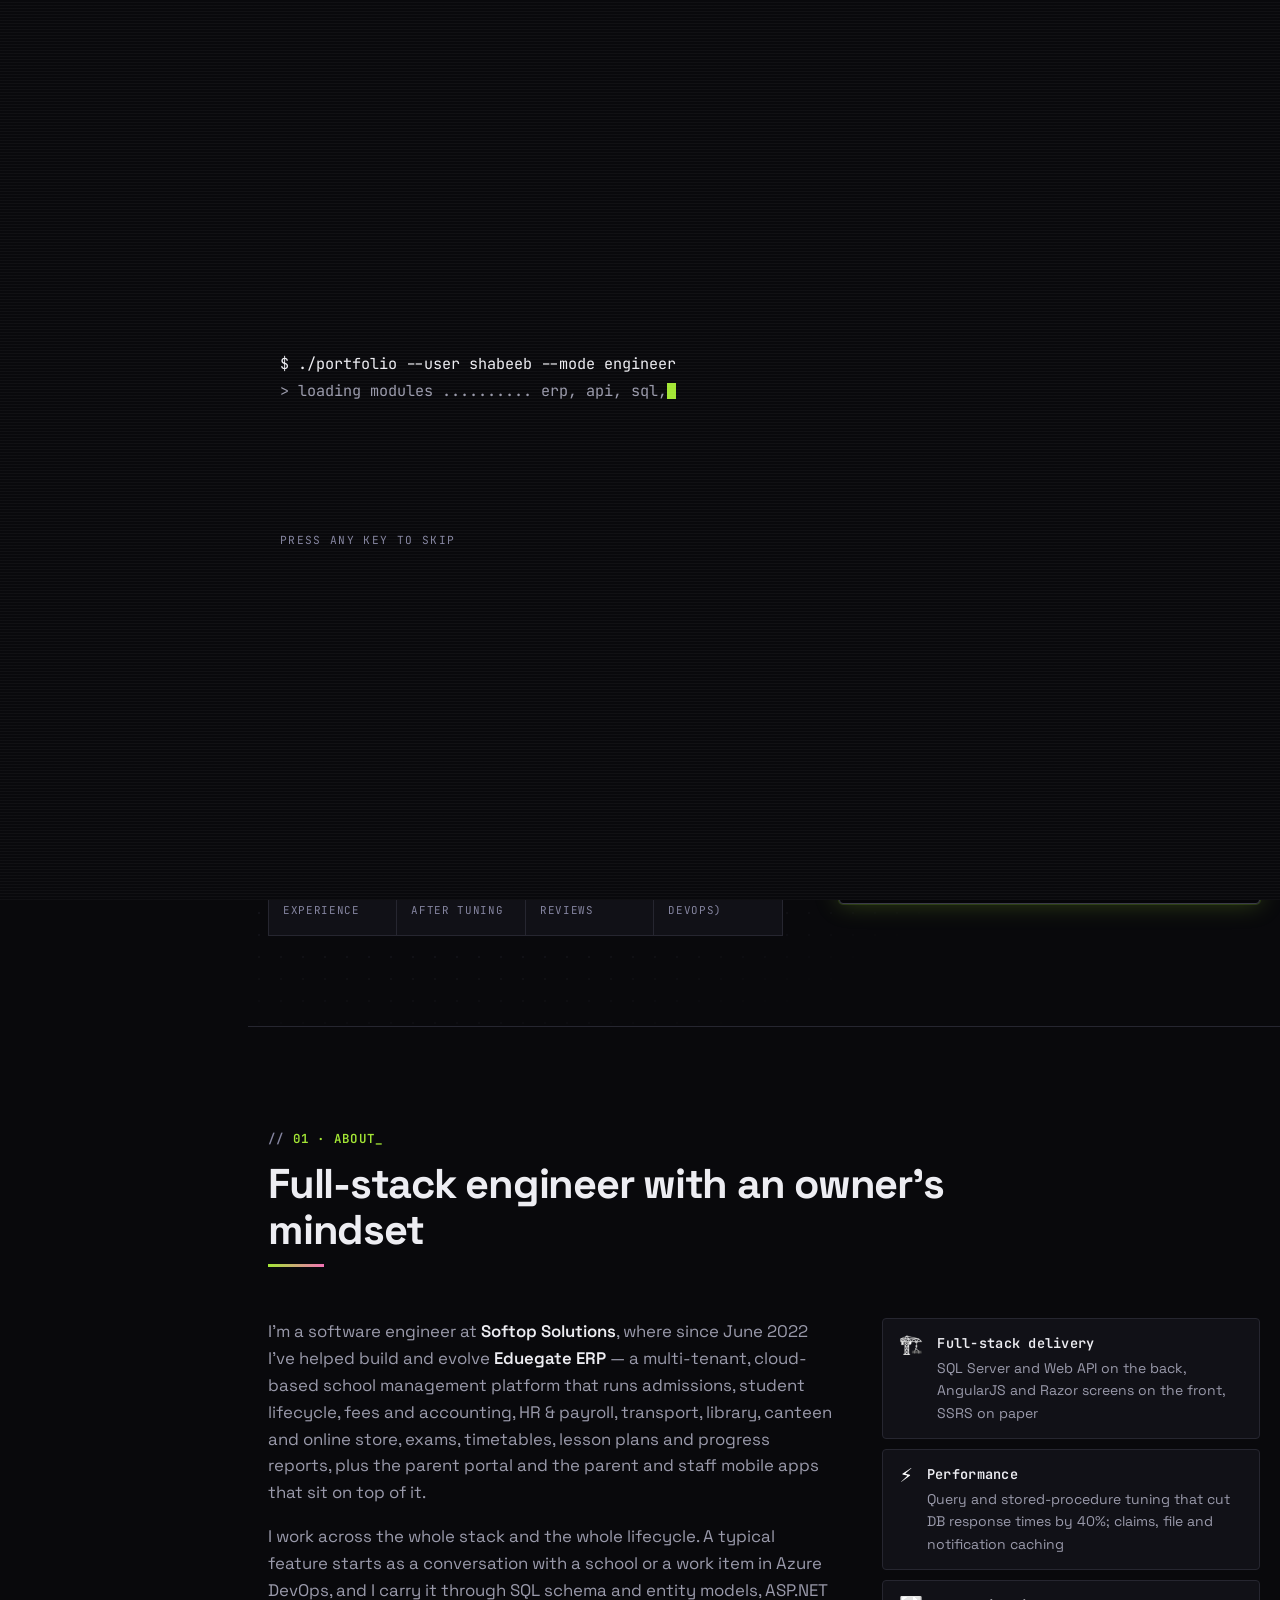
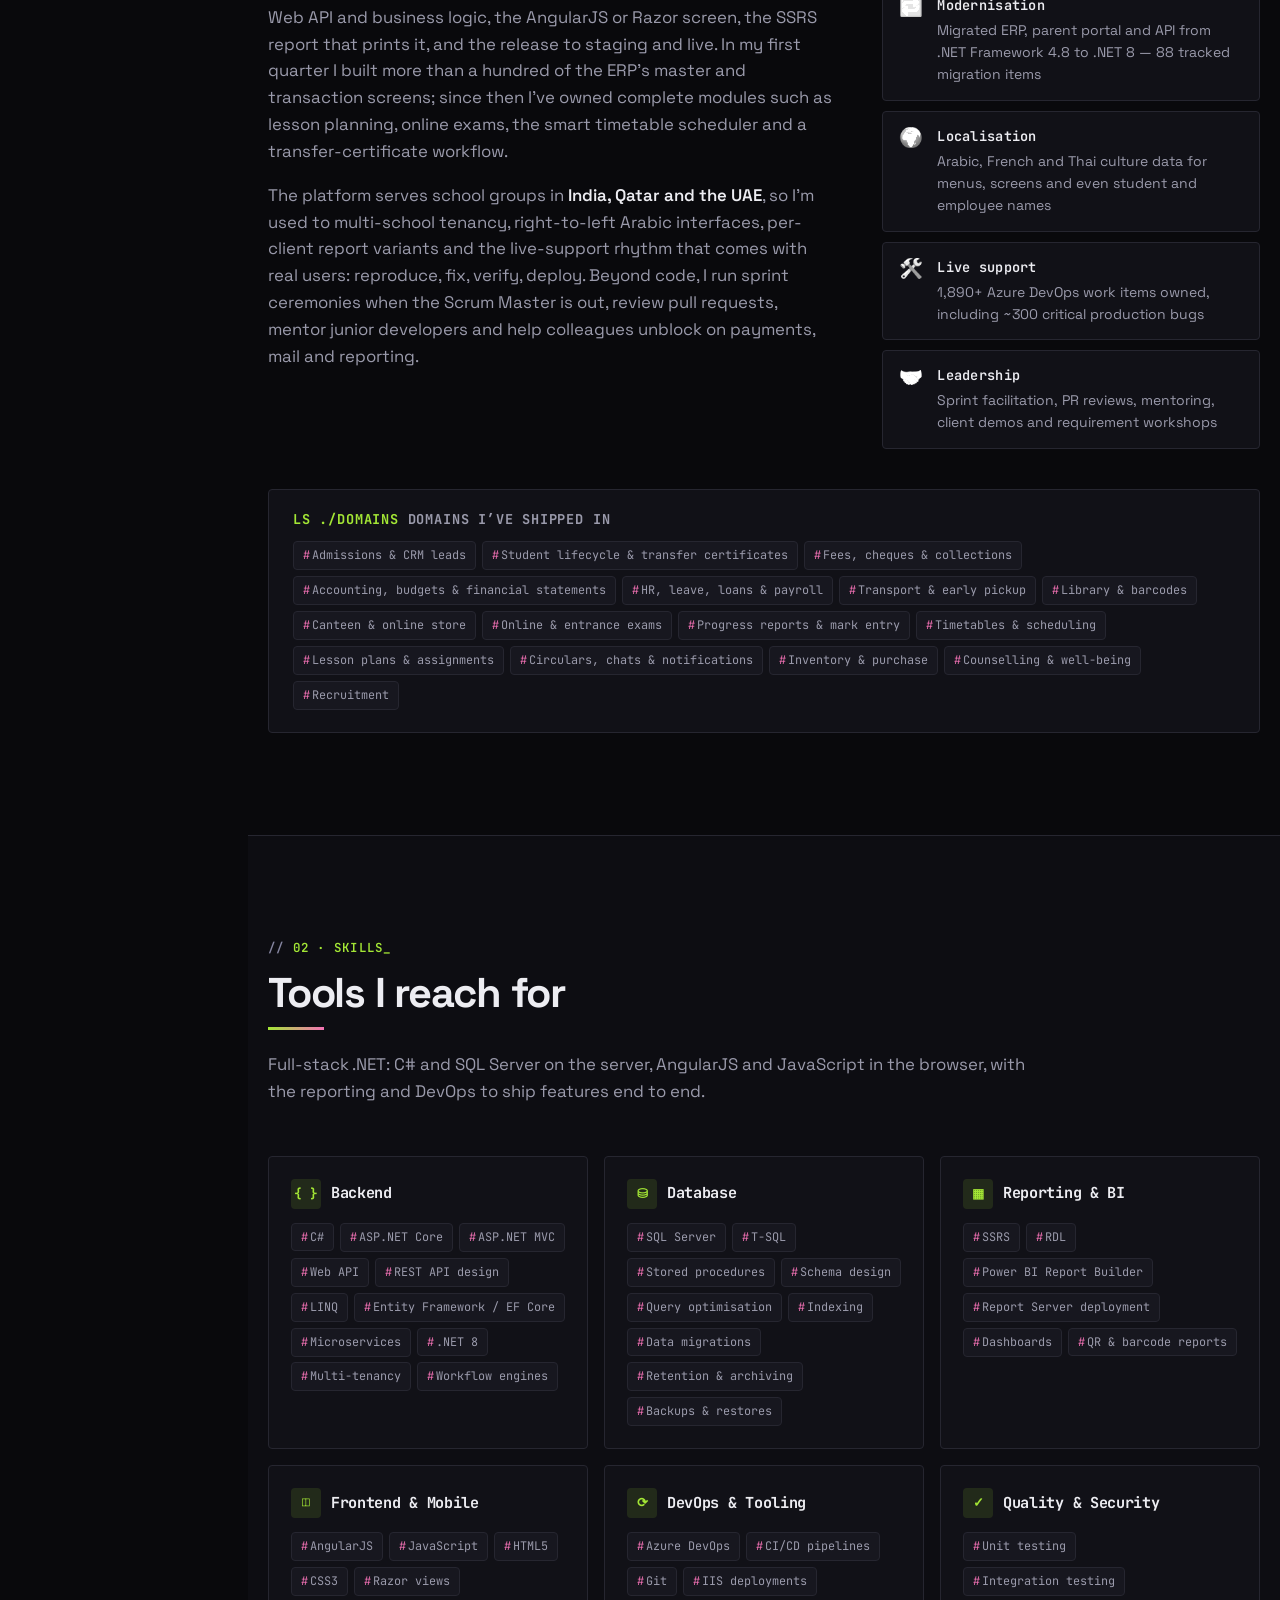
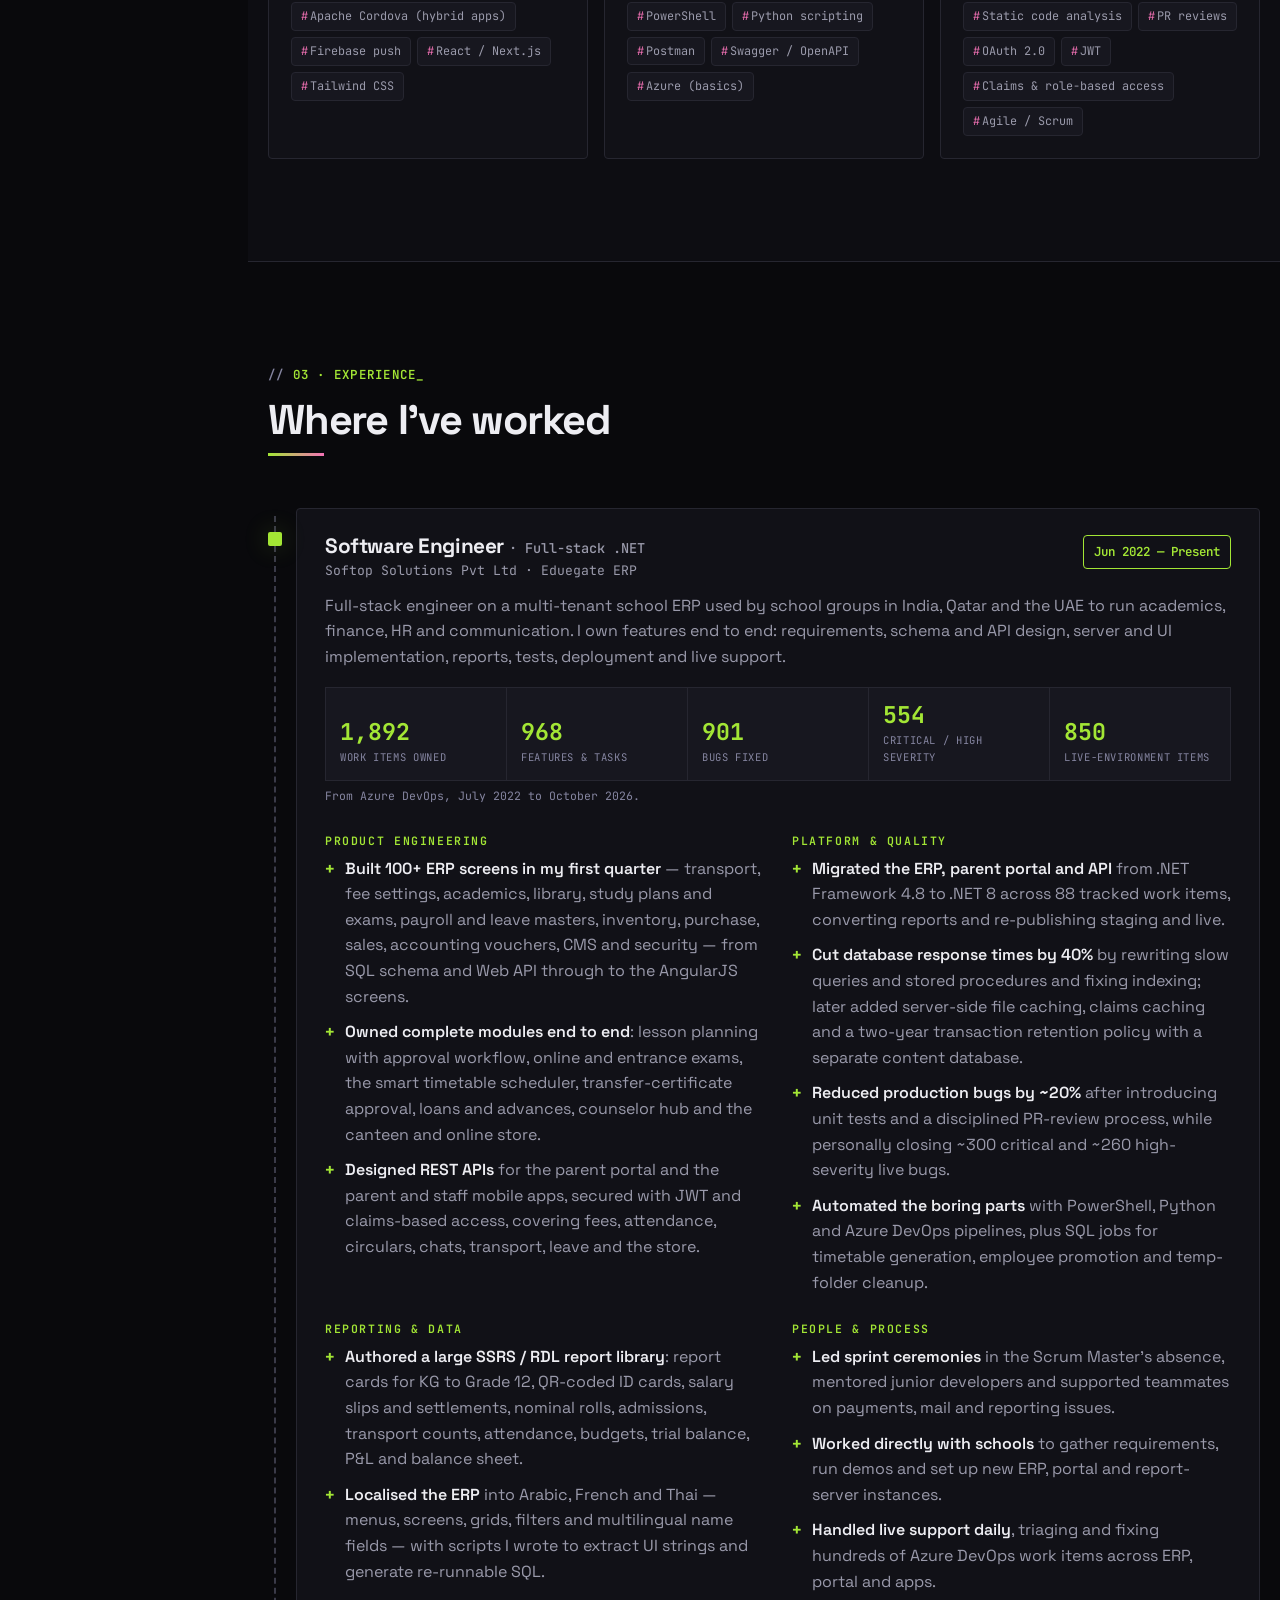
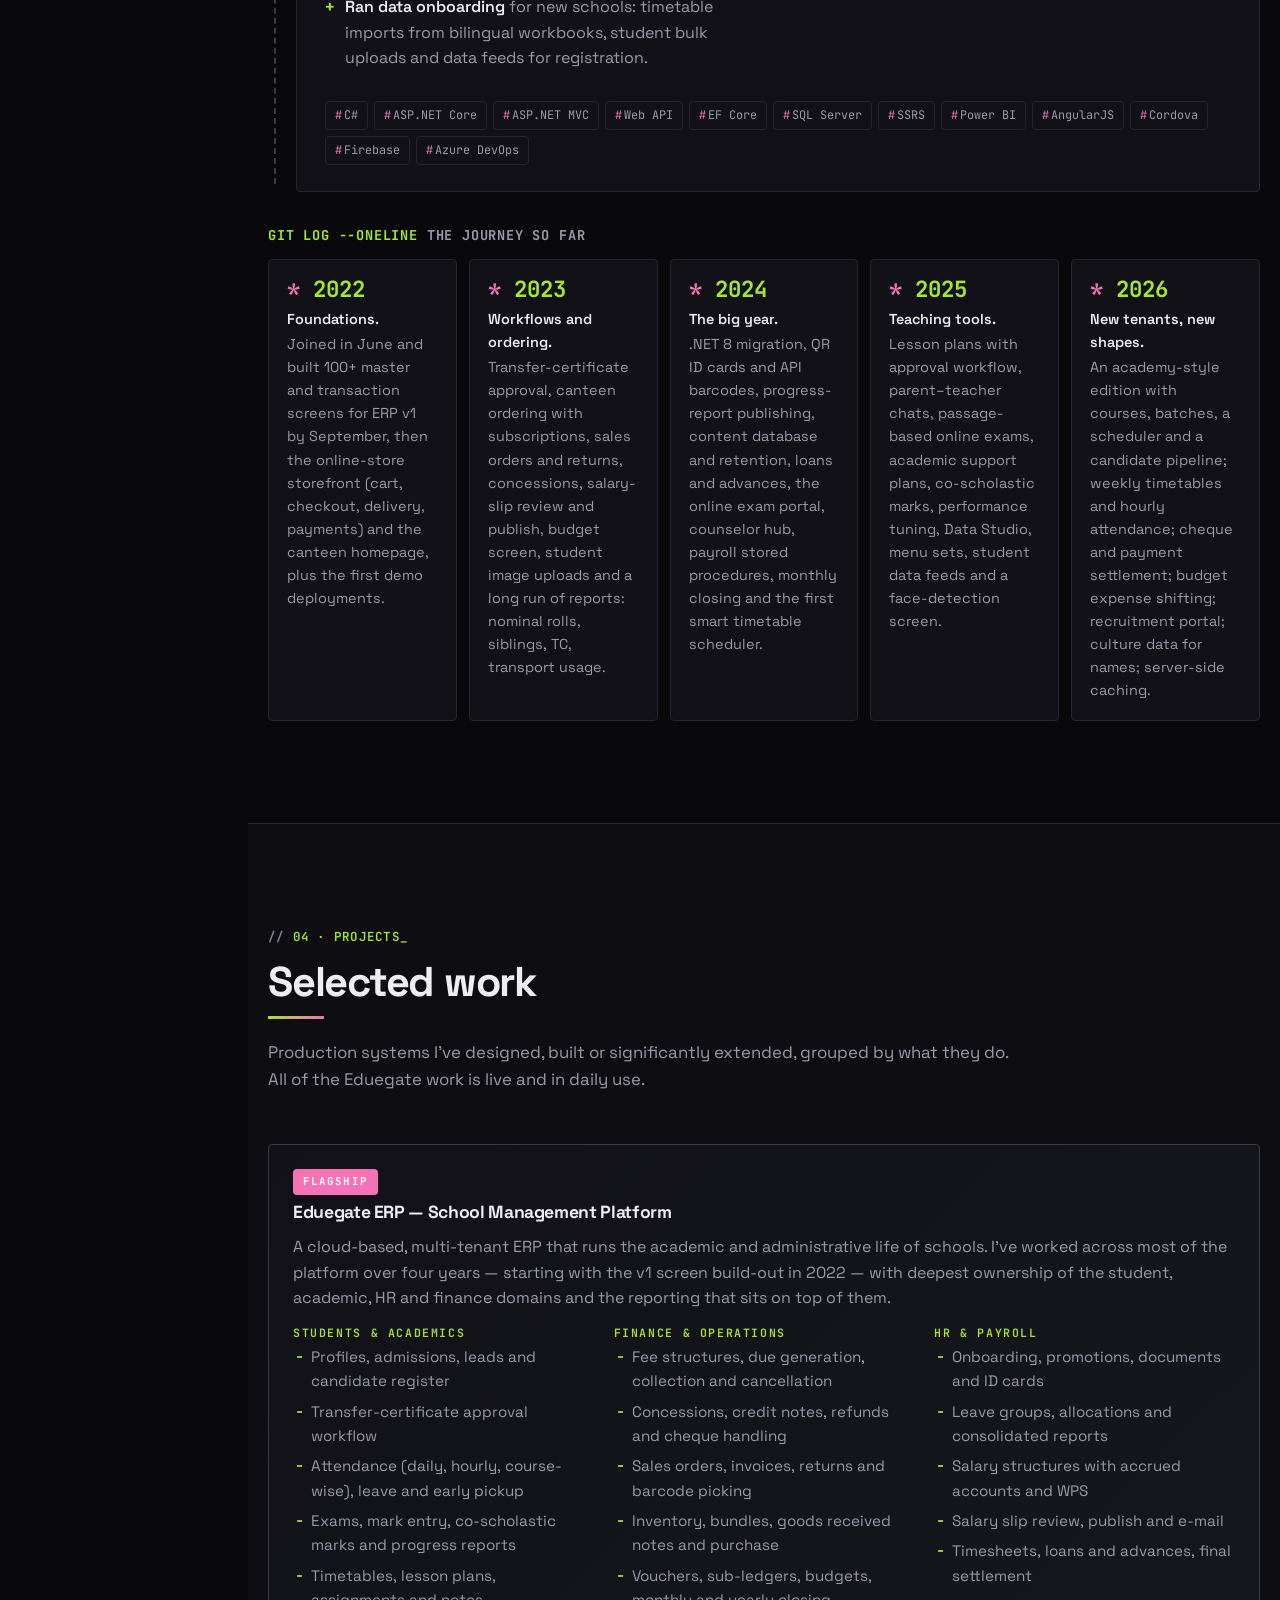
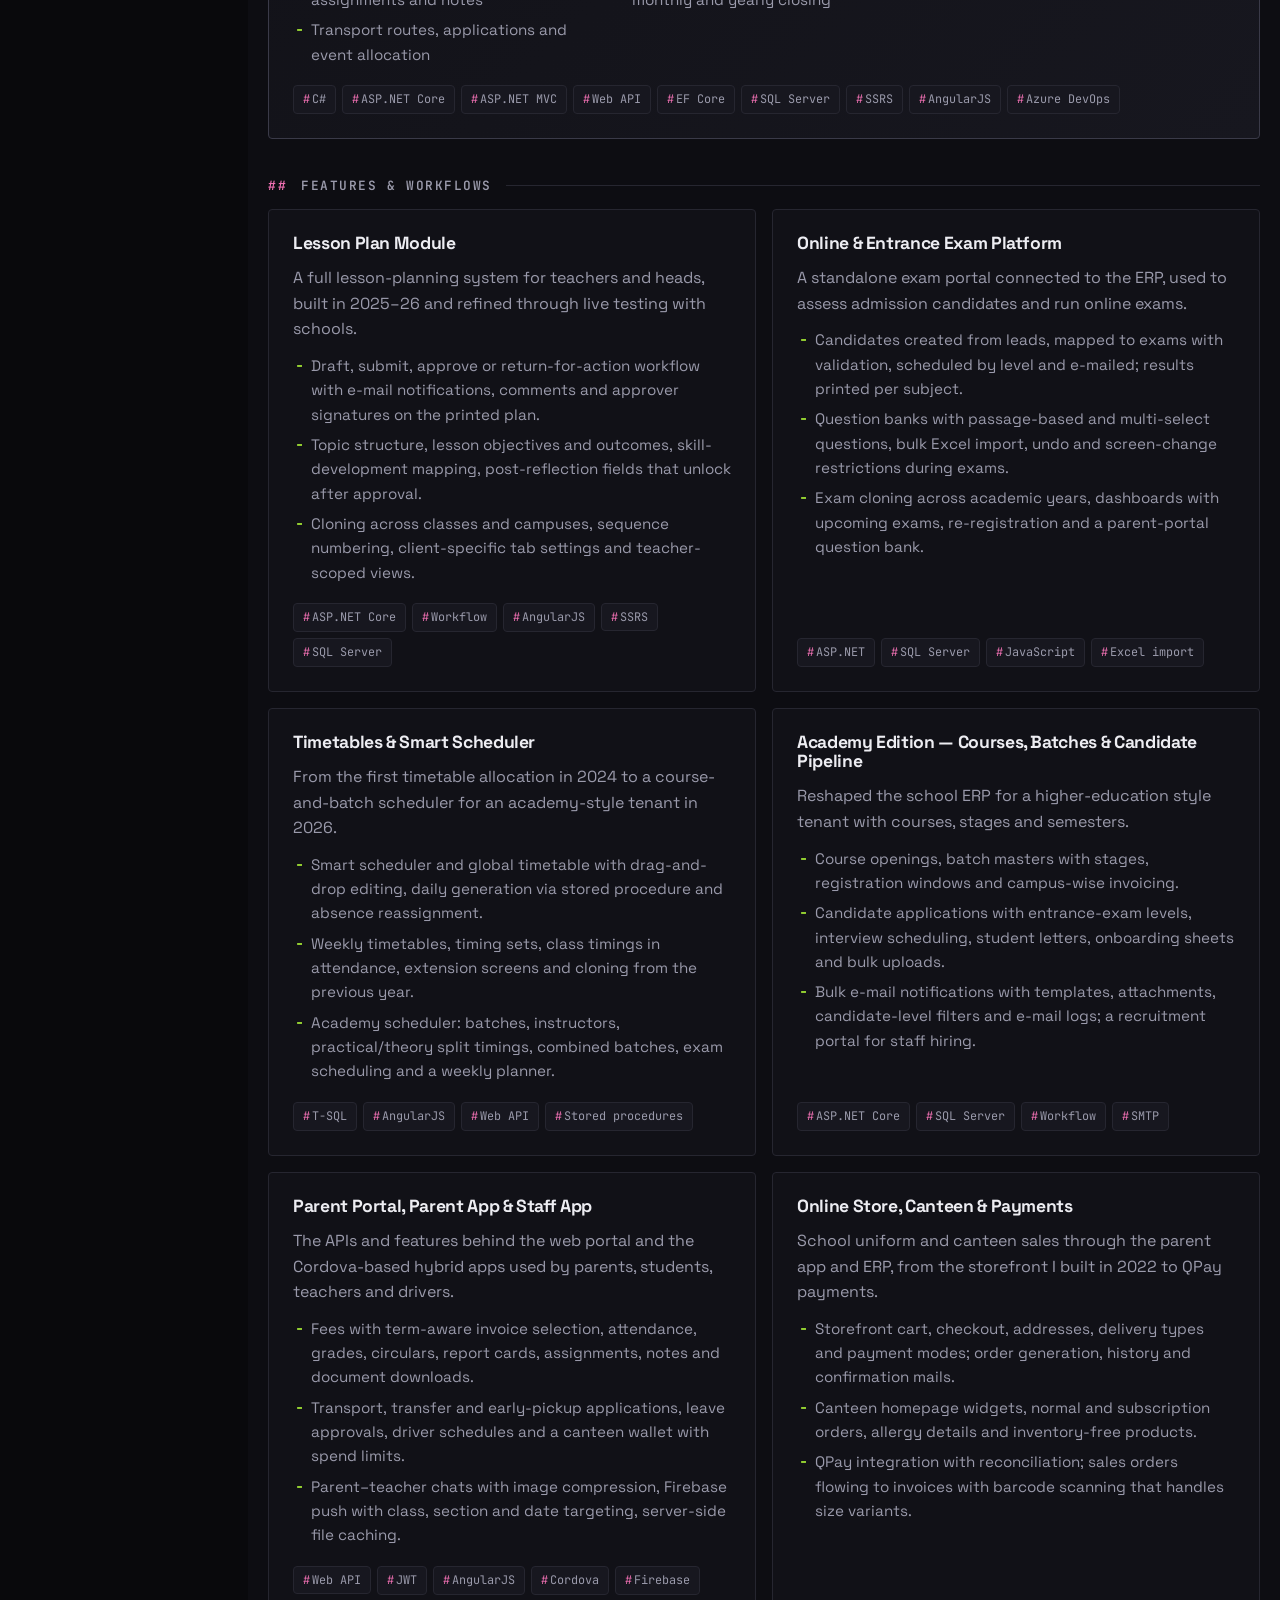
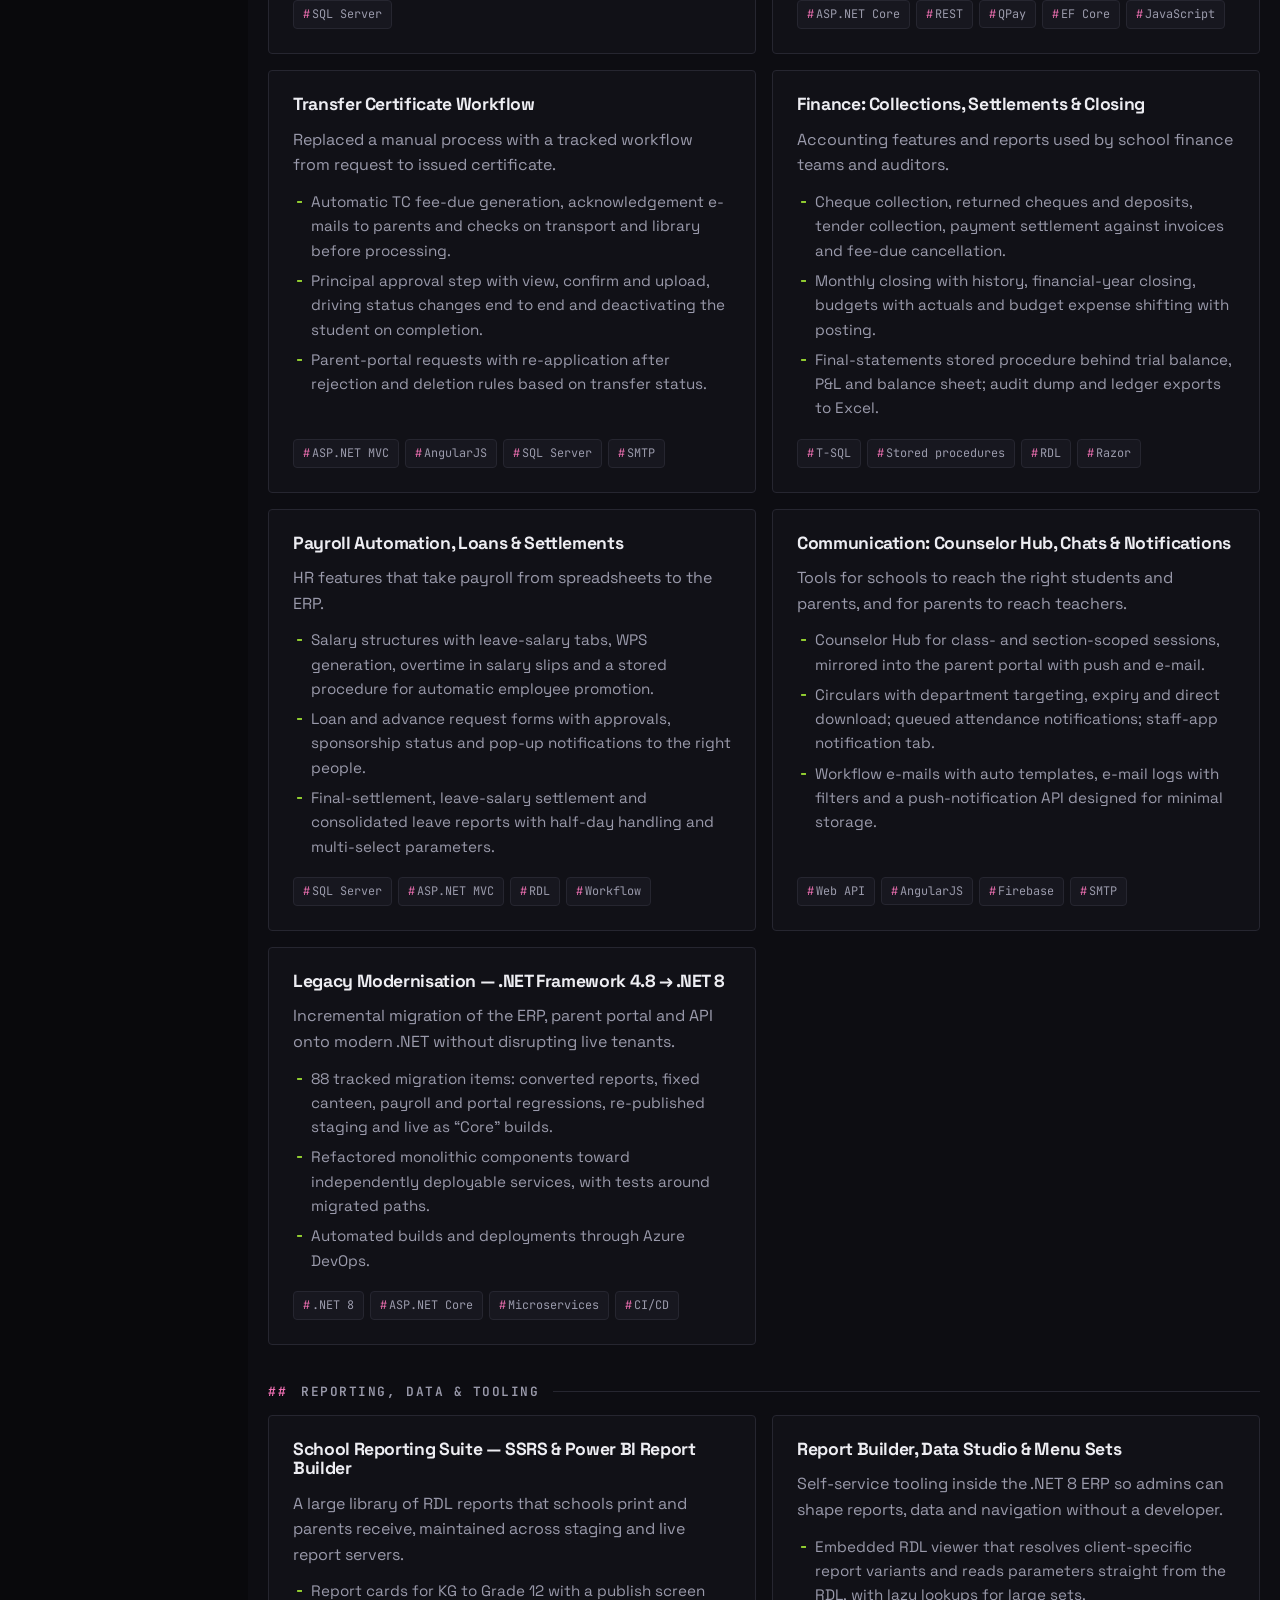
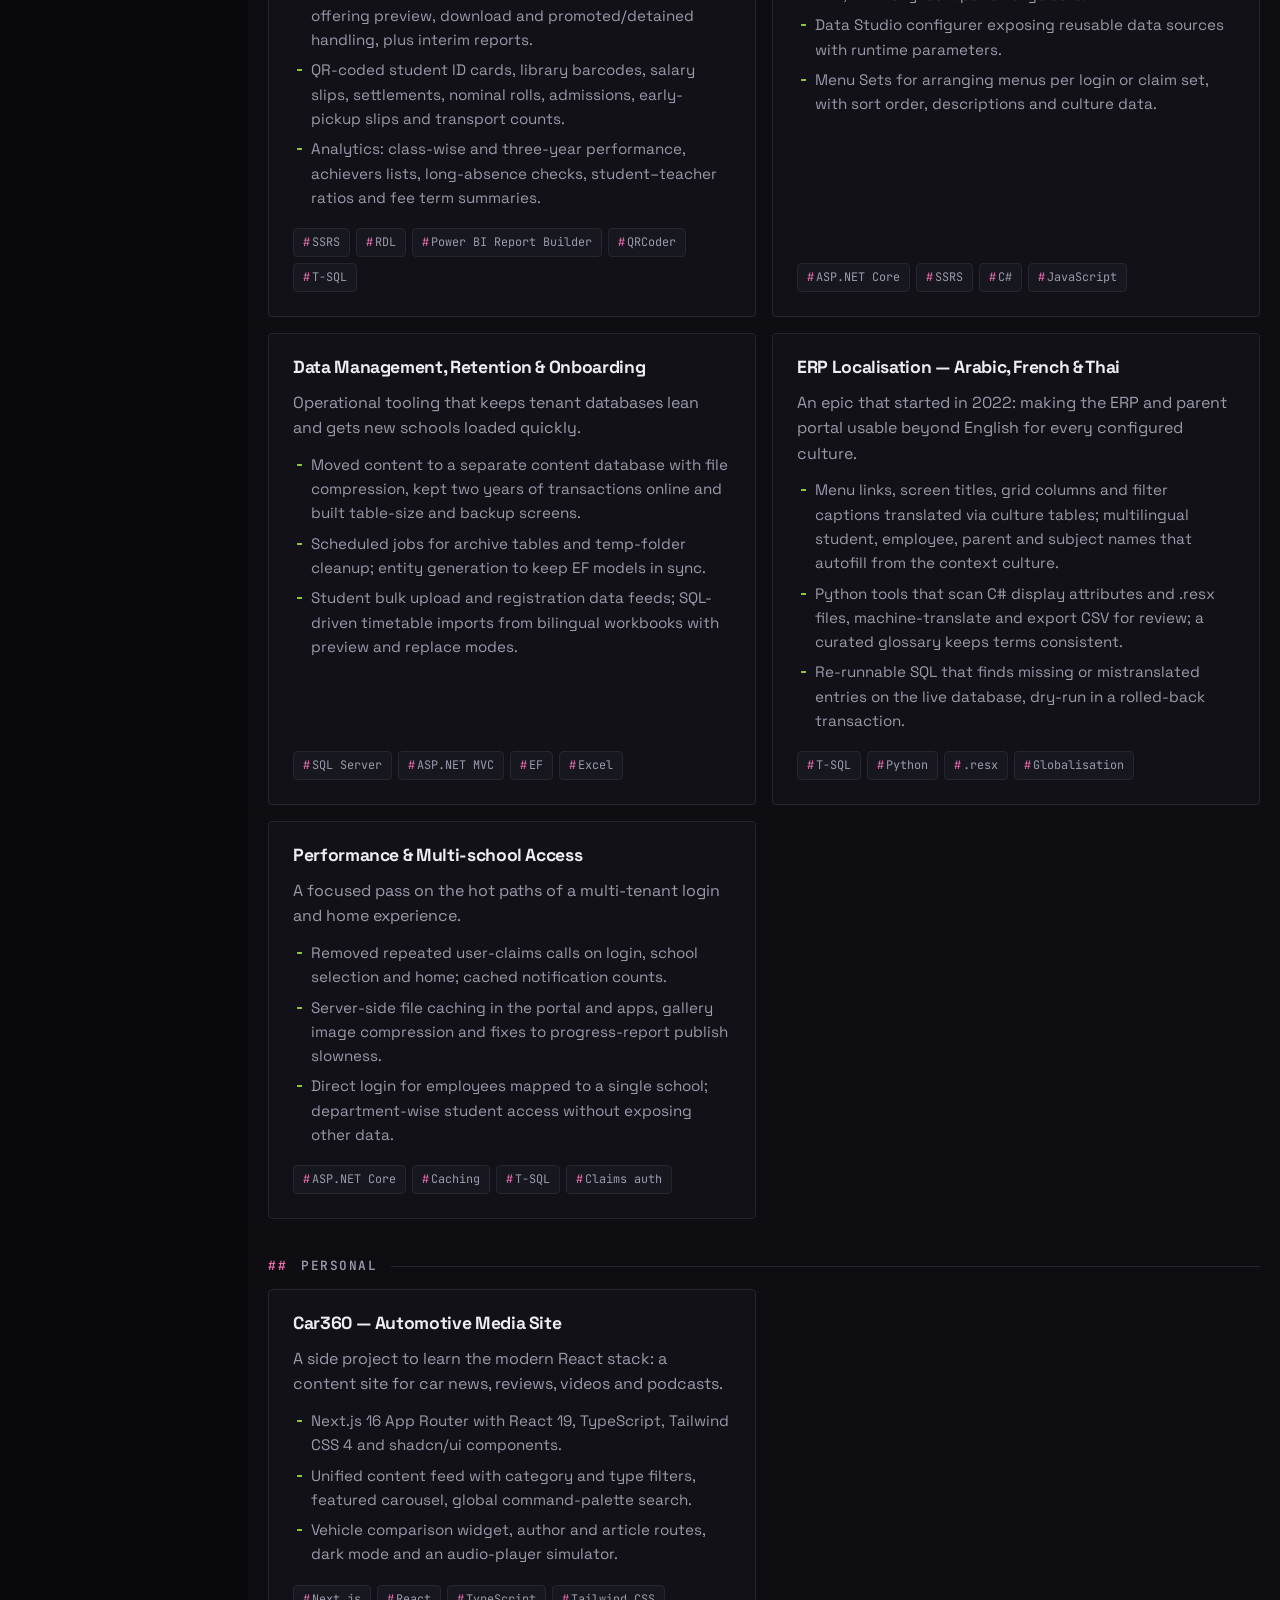
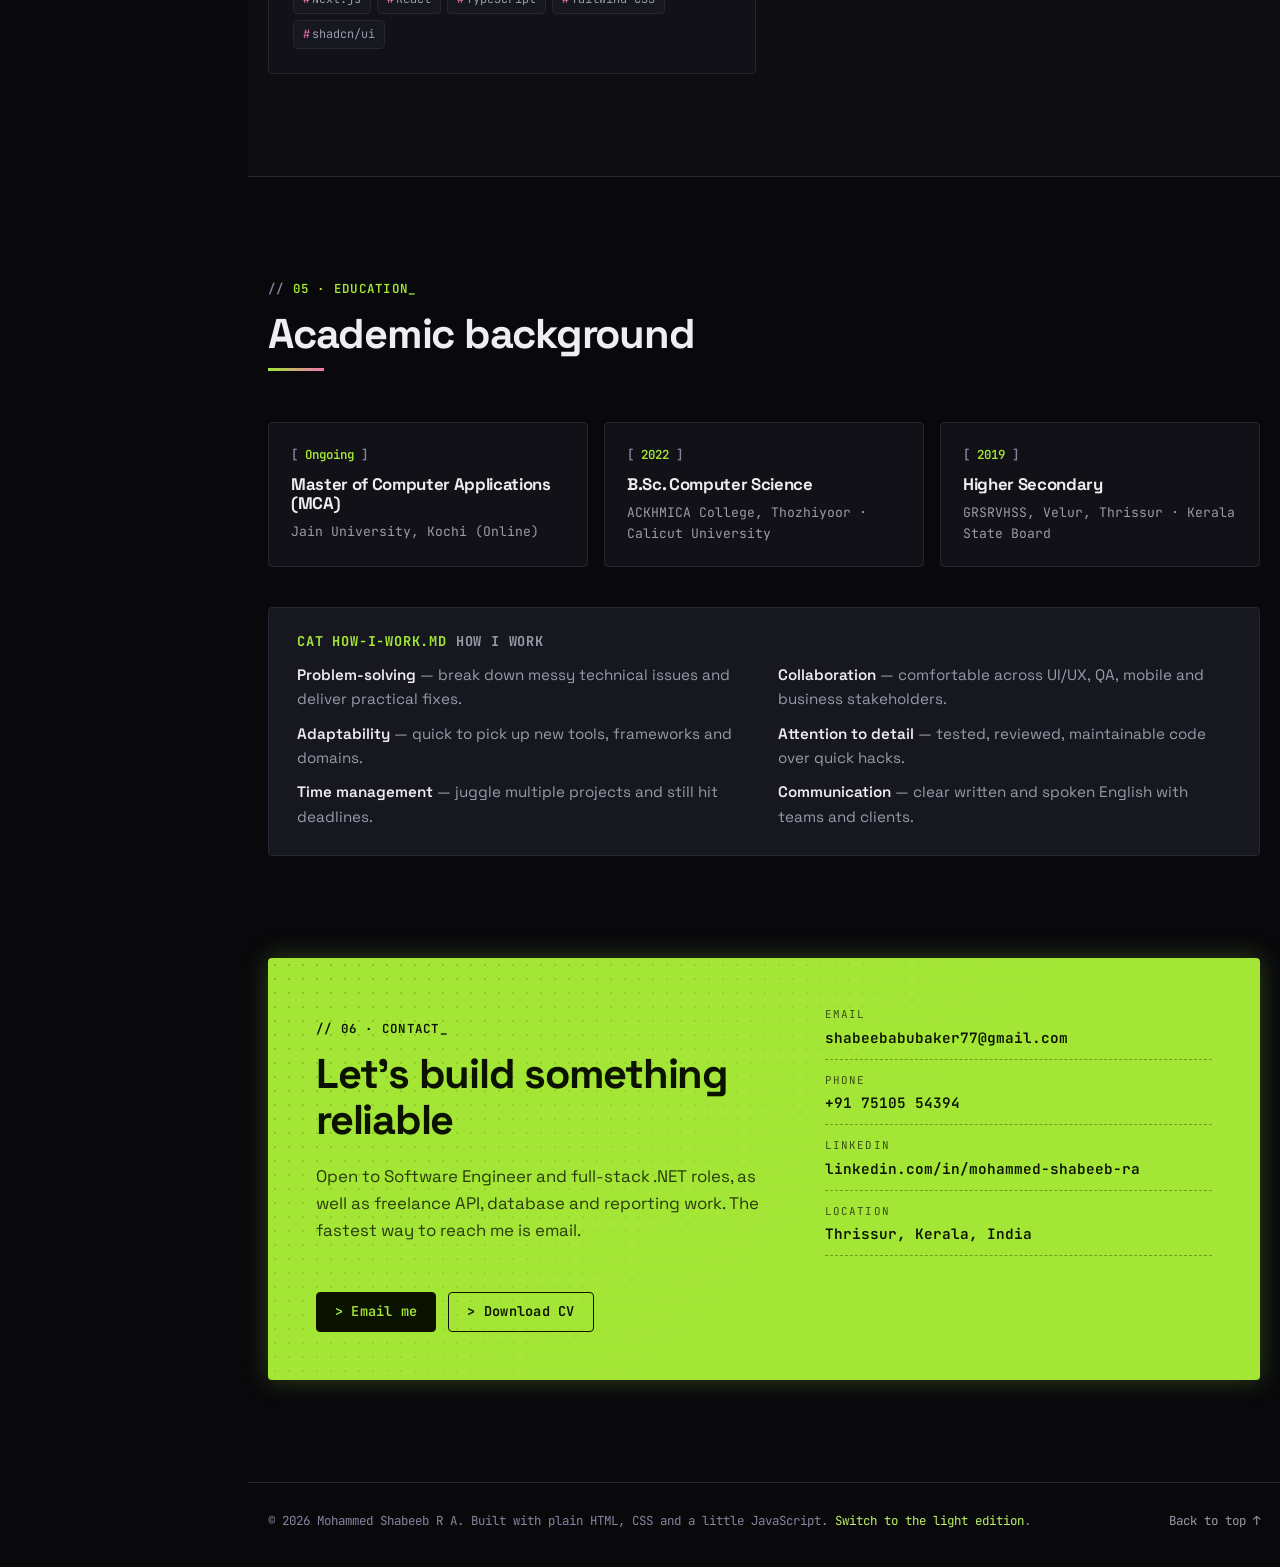
==== index.html @ 5a4e0e9a "Portfolio site: terminal and light editions Static portfolio for Mohammed Shabeeb R A built from the" ====
<!doctype html>
<html lang="en">
<head>
  <meta charset="utf-8" />
  <meta name="viewport" content="width=device-width, initial-scale=1" />
  <title>Mohammed Shabeeb R A · Software Engineer</title>
  <meta name="description" content="Mohammed Shabeeb R A — Full-stack Software Engineer with 4+ years building scalable ERP platforms end to end: ASP.NET Core APIs, SQL Server data layers, AngularJS front-ends, payment integrations and BI reporting." />
  <meta property="og:title" content="Mohammed Shabeeb R A · Software Engineer" />
  <meta property="og:description" content="Full-stack Software Engineer: 4+ years building school ERP platforms end to end with C#, ASP.NET Core, SQL Server and AngularJS." />
  <meta property="og:type" content="website" />
  <link rel="canonical" href="https://YOUR-DOMAIN.example/" />
  <meta property="og:url" content="https://YOUR-DOMAIN.example/" />
  <meta property="og:image" content="https://YOUR-DOMAIN.example/assets/og-image.png" />
  <meta property="og:image:width" content="1200" />
  <meta property="og:image:height" content="630" />
  <meta property="og:image:alt" content="Mohammed Shabeeb R A, Software Engineer, Full-stack .NET" />
  <meta property="og:site_name" content="Mohammed Shabeeb R A" />
  <meta name="twitter:card" content="summary_large_image" />
  <meta name="twitter:title" content="Mohammed Shabeeb R A · Software Engineer" />
  <meta name="twitter:description" content="Full-stack .NET engineer: 4+ years building school ERP platforms end to end." />
  <meta name="twitter:image" content="https://YOUR-DOMAIN.example/assets/og-image.png" />
  <meta name="theme-color" content="#09090c" />
  <link rel="icon" href="assets/favicon.svg" type="image/svg+xml" />
  <link rel="icon" href="assets/favicon-32.png" sizes="32x32" type="image/png" />
  <link rel="apple-touch-icon" href="assets/apple-touch-icon.png" />
  <script type="application/ld+json">
{
  "@context": "https://schema.org",
  "@type": "Person",
  "name": "Mohammed Shabeeb R A",
  "jobTitle": "Software Engineer",
  "description": "Full-stack .NET software engineer with 4+ years building multi-tenant school ERP platforms, REST APIs, SQL Server data layers and SSRS reporting.",
  "url": "https://YOUR-DOMAIN.example/",
  "image": "https://YOUR-DOMAIN.example/assets/profile.jpg",
  "email": "mailto:shabeebabubaker77@gmail.com",
  "telephone": "+91 75105 54394",
  "sameAs": [
    "https://www.linkedin.com/in/mohammed-shabeeb-ra"
  ],
  "worksFor": {
    "@type": "Organization",
    "name": "Softop Solutions Pvt Ltd"
  },
  "alumniOf": [
    {
      "@type": "CollegeOrUniversity",
      "name": "Jain University"
    },
    {
      "@type": "CollegeOrUniversity",
      "name": "University of Calicut"
    }
  ],
  "address": {
    "@type": "PostalAddress",
    "addressLocality": "Thrissur",
    "addressRegion": "Kerala",
    "addressCountry": "IN"
  },
  "knowsAbout": [
    "C#",
    "ASP.NET Core",
    "SQL Server",
    "Entity Framework",
    "AngularJS",
    "SSRS",
    "Azure DevOps",
    "REST APIs"
  ]
}
  </script>
  <link rel="preconnect" href="https://fonts.googleapis.com" />
  <link rel="preconnect" href="https://fonts.gstatic.com" crossorigin />
  <link href="https://fonts.googleapis.com/css2?family=Space+Grotesk:wght@400;500;600;700&family=JetBrains+Mono:wght@400;500;600;700&display=swap" rel="stylesheet" />
  <link rel="stylesheet" href="styles.css?v=20261023e" />
  <script>
    // Apply saved theme before paint to avoid a flash.
    (function () {
      try {
        var t = localStorage.getItem('theme-terminal');
        document.documentElement.setAttribute('data-theme', (t === 'light' || t === 'dark') ? t : 'dark');
      } catch (e) {}
      // Boot intro plays once per tab session and never under reduced motion.
      try {
        var skip = sessionStorage.getItem('booted') || (window.matchMedia && window.matchMedia('(prefers-reduced-motion: reduce)').matches);
        if (skip) document.documentElement.setAttribute('data-boot', 'skip');
      } catch (e) {}
    })();
  </script>
</head>
<body>
  <div class="boot" id="boot" aria-hidden="true">
    <div class="boot-inner">
      <pre class="boot-log"></pre>
      <p class="boot-skip">press any key to skip</p>
    </div>
  </div>
  <div class="scroll-progress" aria-hidden="true"></div>
  <a class="skip-link" href="#about">Skip to content</a>

  <header class="site-header">
    <nav class="nav container" aria-label="Primary">
      <a class="brand" href="#top" aria-label="Home">
        <span class="brand-mark">S</span>
        <span class="brand-text">Shabeeb<span class="brand-dot">.</span></span>
      </a>

      <button class="nav-toggle" aria-expanded="false" aria-controls="nav-menu" aria-label="Open menu">
        <span></span><span></span><span></span>
      </button>

      <div class="nav-menu" id="nav-menu">
        <ul class="nav-links">
          <li><a href="#about">About</a></li>
          <li><a href="#skills">Skills</a></li>
          <li><a href="#experience">Experience</a></li>
          <li><a href="#projects">Projects</a></li>
          <li><a href="#education">Education</a></li>
          <li><a href="#contact">Contact</a></li>
        </ul>
        <div class="nav-actions">
          <button class="theme-toggle" type="button" aria-label="Toggle colour theme" title="Toggle theme">
            <svg class="icon-sun" viewBox="0 0 24 24" width="18" height="18" fill="none" stroke="currentColor" stroke-width="2" stroke-linecap="round" stroke-linejoin="round"><circle cx="12" cy="12" r="4"/><path d="M12 2v2m0 16v2M4.93 4.93l1.41 1.41m11.32 11.32 1.41 1.41M2 12h2m16 0h2M4.93 19.07l1.41-1.41m11.32-11.32 1.41-1.41"/></svg>
            <svg class="icon-moon" viewBox="0 0 24 24" width="18" height="18" fill="none" stroke="currentColor" stroke-width="2" stroke-linecap="round" stroke-linejoin="round"><path d="M21 12.79A9 9 0 1 1 11.21 3 7 7 0 0 0 21 12.79z"/></svg>
          </button>
          <a class="btn btn-primary btn-sm" href="assets/Mohammed-Shabeeb-RA-CV.pdf" download>Download CV</a>
        </div>
      </div>
    </nav>
  </header>

  <main id="top">
    <!-- ============ HERO ============ -->
    <section class="hero">
      <div class="hero-bg" aria-hidden="true"><div class="hero-glyphs"></div></div>
      <div class="container hero-inner">
        <div class="hero-copy">
          <div class="portrait">
            <img src="assets/profile.jpg" alt="Portrait of Mohammed Shabeeb R A" width="128" height="128" loading="eager" decoding="async" />
          </div>
          <p class="eyebrow"><span class="status-dot"></span> Software Engineer · Full-stack .NET · Open to new opportunities</p>
          <h1>Mohammed Shabeeb <span class="muted">R A</span></h1>
          <p class="hero-tagline">
            I build <strong>enterprise ERP platforms</strong> end to end — scalable
            <strong>ASP.NET Core APIs</strong>, well-tuned <strong>SQL Server</strong> data layers and the
            <strong>AngularJS front-ends</strong> on top of them, plus the payment integrations and reporting that thousands of
            school staff, parents and students rely on every day.
          </p>
          <div class="hero-cta">
            <a class="btn btn-primary" href="#projects">View projects</a>
            <a class="btn btn-ghost" href="#contact">Get in touch</a>
            <a class="btn btn-link" href="https://www.linkedin.com/in/mohammed-shabeeb-ra" target="_blank" rel="noopener">
              <svg viewBox="0 0 24 24" width="18" height="18" fill="currentColor" aria-hidden="true"><path d="M20.45 20.45h-3.55v-5.57c0-1.33-.03-3.04-1.85-3.04-1.86 0-2.14 1.45-2.14 2.94v5.67H9.35V9h3.41v1.56h.05c.48-.9 1.64-1.85 3.37-1.85 3.6 0 4.27 2.37 4.27 5.46v6.28zM5.34 7.43a2.06 2.06 0 1 1 0-4.12 2.06 2.06 0 0 1 0 4.12zM7.12 20.45H3.56V9h3.56v11.45zM22.22 0H1.77C.79 0 0 .77 0 1.72v20.56C0 23.23.79 24 1.77 24h20.45c.98 0 1.78-.77 1.78-1.72V1.72C24 .77 23.2 0 22.22 0z"/></svg>
              LinkedIn
            </a>
          </div>
          <dl class="hero-stats">
            <div><dt>Years of experience</dt><dd><span class="count" data-count="4">0</span><span class="accent">+</span></dd></div>
            <div><dt>Faster DB response after tuning</dt><dd><span class="count" data-count="40">0</span><span class="accent">%</span></dd></div>
            <div><dt>Fewer bugs via tests &amp; reviews</dt><dd><span class="count" data-count="20">0</span><span class="accent">%</span></dd></div>
            <div><dt>Work items shipped (Azure DevOps)</dt><dd><span class="count" data-count="1.8" data-decimals="1">0</span>k<span class="accent">+</span></dd></div>
          </dl>
        </div>

        <aside class="hero-card" aria-label="Snapshot">
          <div class="code-card">
            <div class="code-bar"><span></span><span></span><span></span><em>Engineer.cs</em></div>
<pre><code><span class="ln" style="--i:0"><span class="kw">public sealed class</span> <span class="ty">Engineer</span></span>
<span class="ln" style="--i:1">{</span>
<span class="ln" style="--i:2">    <span class="kw">public string</span> Name       => <span class="str">"Mohammed Shabeeb R A"</span>;</span>
<span class="ln" style="--i:3">    <span class="kw">public string</span> Role       => <span class="str">"Software Engineer"</span>;</span>
<span class="ln" style="--i:4">    <span class="kw">public string</span> Location   => <span class="str">"Kerala, India"</span>;</span>
<span class="ln" style="--i:5">    <span class="kw">public int</span>    Experience => <span class="num">4</span>; <span class="cm">// years, and counting</span></span>
<span class="ln" style="--i:6"></span>
<span class="ln" style="--i:7">    <span class="kw">public string</span>[] Stack =></span>
<span class="ln" style="--i:8">    [</span>
<span class="ln" style="--i:9">        <span class="str">"C#"</span>, <span class="str">"ASP.NET Core"</span>, <span class="str">"Web API"</span>,</span>
<span class="ln" style="--i:10">        <span class="str">"SQL Server"</span>, <span class="str">"AngularJS"</span>, <span class="str">"Azure DevOps"</span></span>
<span class="ln" style="--i:11">    ];</span>
<span class="ln" style="--i:12"></span>
<span class="ln" style="--i:13">    <span class="kw">public bool</span> ShipsClean(<span class="ty">Feature</span> f) =></span>
<span class="ln" style="--i:14">        f.HasTests &amp;&amp; f.IsReviewed &amp;&amp; f.IsMaintainable;</span>
<span class="ln" style="--i:15">}</span><span class="cursor" aria-hidden="true"></span></code></pre>
          </div>
        </aside>
      </div>
    </section>

    <!-- ============ ABOUT ============ -->
    <section id="about" class="section">
      <div class="container">
        <div class="section-head reveal">
          <p class="section-kicker">01 · About</p>
          <h2>Full-stack engineer with an owner’s mindset</h2>
        </div>
        <div class="about-grid">
          <div class="about-copy reveal">
            <p>
              I’m a software engineer at <strong>Softop Solutions</strong>, where since June 2022 I’ve helped build and evolve
              <strong>Eduegate ERP</strong> — a multi-tenant, cloud-based school management platform that runs admissions, student
              lifecycle, fees and accounting, HR &amp; payroll, transport, library, canteen and online store, exams, timetables,
              lesson plans and progress reports, plus the parent portal and the parent and staff mobile apps that sit on top of it.
            </p>
            <p>
              I work across the whole stack and the whole lifecycle. A typical feature starts as a conversation with a school or a
              work item in Azure DevOps, and I carry it through SQL schema and entity models, ASP.NET Web API and business logic,
              the AngularJS or Razor screen, the SSRS report that prints it, and the release to staging and live. In my first
              quarter I built more than a hundred of the ERP’s master and transaction screens; since then I’ve owned complete
              modules such as lesson planning, online exams, the smart timetable scheduler and a transfer-certificate workflow.
            </p>
            <p>
              The platform serves school groups in <strong>India, Qatar and the UAE</strong>, so I’m used to multi-school tenancy,
              right-to-left Arabic interfaces, per-client report variants and the live-support rhythm that comes with real users:
              reproduce, fix, verify, deploy. Beyond code, I run sprint ceremonies when the Scrum Master is out, review pull
              requests, mentor junior developers and help colleagues unblock on payments, mail and reporting.
            </p>
          </div>
          <ul class="about-facts reveal">
            <li>
              <span class="fact-icon" aria-hidden="true">🏗️</span>
              <div><strong>Full-stack delivery</strong><span>SQL Server and Web API on the back, AngularJS and Razor screens on the front, SSRS on paper</span></div>
            </li>
            <li>
              <span class="fact-icon" aria-hidden="true">⚡</span>
              <div><strong>Performance</strong><span>Query and stored-procedure tuning that cut DB response times by 40%; claims, file and notification caching</span></div>
            </li>
            <li>
              <span class="fact-icon" aria-hidden="true">🔁</span>
              <div><strong>Modernisation</strong><span>Migrated ERP, parent portal and API from .NET Framework 4.8 to .NET 8 — 88 tracked migration items</span></div>
            </li>
            <li>
              <span class="fact-icon" aria-hidden="true">🌍</span>
              <div><strong>Localisation</strong><span>Arabic, French and Thai culture data for menus, screens and even student and employee names</span></div>
            </li>
            <li>
              <span class="fact-icon" aria-hidden="true">🛠️</span>
              <div><strong>Live support</strong><span>1,890+ Azure DevOps work items owned, including ~300 critical production bugs</span></div>
            </li>
            <li>
              <span class="fact-icon" aria-hidden="true">🤝</span>
              <div><strong>Leadership</strong><span>Sprint facilitation, PR reviews, mentoring, client demos and requirement workshops</span></div>
            </li>
          </ul>
        </div>

        <div class="domains reveal">
          <h3>Domains I’ve shipped in</h3>
          <ul class="tags">
            <li>Admissions &amp; CRM leads</li><li>Student lifecycle &amp; transfer certificates</li><li>Fees, cheques &amp; collections</li>
            <li>Accounting, budgets &amp; financial statements</li><li>HR, leave, loans &amp; payroll</li><li>Transport &amp; early pickup</li>
            <li>Library &amp; barcodes</li><li>Canteen &amp; online store</li><li>Online &amp; entrance exams</li><li>Progress reports &amp; mark entry</li>
            <li>Timetables &amp; scheduling</li><li>Lesson plans &amp; assignments</li><li>Circulars, chats &amp; notifications</li>
            <li>Inventory &amp; purchase</li><li>Counselling &amp; well-being</li><li>Recruitment</li>
          </ul>
        </div>
      </div>
    </section>

    <!-- ============ SKILLS ============ -->
    <section id="skills" class="section section-alt">
      <div class="container">
        <div class="section-head reveal">
          <p class="section-kicker">02 · Skills</p>
          <h2>Tools I reach for</h2>
          <p class="section-lede">Full-stack .NET: C# and SQL Server on the server, AngularJS and JavaScript in the browser, with the reporting and DevOps to ship features end to end.</p>
        </div>
        <div class="skills-grid">
          <article class="skill-card reveal">
            <h3><span class="skill-icon">{ }</span> Backend</h3>
            <ul class="tags">
              <li>C#</li><li>ASP.NET Core</li><li>ASP.NET MVC</li><li>Web API</li><li>REST API design</li>
              <li>LINQ</li><li>Entity Framework / EF Core</li><li>Microservices</li><li>.NET 8</li><li>Multi-tenancy</li><li>Workflow engines</li>
            </ul>
          </article>
          <article class="skill-card reveal">
            <h3><span class="skill-icon">⛁</span> Database</h3>
            <ul class="tags">
              <li>SQL Server</li><li>T-SQL</li><li>Stored procedures</li><li>Schema design</li>
              <li>Query optimisation</li><li>Indexing</li><li>Data migrations</li><li>Retention &amp; archiving</li><li>Backups &amp; restores</li>
            </ul>
          </article>
          <article class="skill-card reveal">
            <h3><span class="skill-icon">▦</span> Reporting &amp; BI</h3>
            <ul class="tags">
              <li>SSRS</li><li>RDL</li><li>Power BI Report Builder</li><li>Report Server deployment</li><li>Dashboards</li><li>QR &amp; barcode reports</li>
            </ul>
          </article>
          <article class="skill-card reveal">
            <h3><span class="skill-icon">◫</span> Frontend &amp; Mobile</h3>
            <ul class="tags">
              <li>AngularJS</li><li>JavaScript</li><li>HTML5</li><li>CSS3</li><li>Razor views</li>
              <li>Apache Cordova (hybrid apps)</li><li>Firebase push</li><li>React / Next.js</li><li>Tailwind CSS</li>
            </ul>
          </article>
          <article class="skill-card reveal">
            <h3><span class="skill-icon">⟳</span> DevOps &amp; Tooling</h3>
            <ul class="tags">
              <li>Azure DevOps</li><li>CI/CD pipelines</li><li>Git</li><li>IIS deployments</li><li>PowerShell</li>
              <li>Python scripting</li><li>Postman</li><li>Swagger / OpenAPI</li><li>Azure (basics)</li>
            </ul>
          </article>
          <article class="skill-card reveal">
            <h3><span class="skill-icon">✓</span> Quality &amp; Security</h3>
            <ul class="tags">
              <li>Unit testing</li><li>Integration testing</li><li>Static code analysis</li><li>PR reviews</li>
              <li>OAuth 2.0</li><li>JWT</li><li>Claims &amp; role-based access</li><li>Agile / Scrum</li>
            </ul>
          </article>
        </div>
      </div>
    </section>

    <!-- ============ EXPERIENCE ============ -->
    <section id="experience" class="section">
      <div class="container">
        <div class="section-head reveal">
          <p class="section-kicker">03 · Experience</p>
          <h2>Where I’ve worked</h2>
        </div>

        <ol class="timeline">
          <li class="timeline-item reveal">
            <div class="timeline-marker" aria-hidden="true"></div>
            <div class="timeline-card">
              <header class="timeline-head">
                <div>
                  <h3>Software Engineer <span class="muted">· Full-stack .NET</span></h3>
                  <p class="org">Softop Solutions Pvt Ltd · Eduegate ERP</p>
                </div>
                <p class="period"><time datetime="2022-06">Jun 2022</time> — Present</p>
              </header>
              <p class="timeline-summary">
                Full-stack engineer on a multi-tenant school ERP used by school groups in India, Qatar and the UAE to run academics,
                finance, HR and communication. I own features end to end: requirements, schema and API design, server and UI
                implementation, reports, tests, deployment and live support.
              </p>

              <dl class="numbers">
                <div><dt>Work items owned</dt><dd class="count" data-count="1892">0</dd></div>
                <div><dt>Features &amp; tasks</dt><dd class="count" data-count="968">0</dd></div>
                <div><dt>Bugs fixed</dt><dd class="count" data-count="901">0</dd></div>
                <div><dt>Critical / high severity</dt><dd class="count" data-count="554">0</dd></div>
                <div><dt>Live-environment items</dt><dd class="count" data-count="850">0</dd></div>
              </dl>
              <p class="numbers-note">From Azure DevOps, July 2022 to October 2026.</p>

              <div class="exp-groups">
                <div>
                  <h4>Product engineering</h4>
                  <ul class="achievements">
                    <li><strong>Built 100+ ERP screens in my first quarter</strong> — transport, fee settings, academics, library, study plans and exams, payroll and leave masters, inventory, purchase, sales, accounting vouchers, CMS and security — from SQL schema and Web API through to the AngularJS screens.</li>
                    <li><strong>Owned complete modules end to end</strong>: lesson planning with approval workflow, online and entrance exams, the smart timetable scheduler, transfer-certificate approval, loans and advances, counselor hub and the canteen and online store.</li>
                    <li><strong>Designed REST APIs</strong> for the parent portal and the parent and staff mobile apps, secured with JWT and claims-based access, covering fees, attendance, circulars, chats, transport, leave and the store.</li>
                  </ul>
                </div>
                <div>
                  <h4>Platform &amp; quality</h4>
                  <ul class="achievements">
                    <li><strong>Migrated the ERP, parent portal and API</strong> from .NET Framework 4.8 to .NET 8 across 88 tracked work items, converting reports and re-publishing staging and live.</li>
                    <li><strong>Cut database response times by 40%</strong> by rewriting slow queries and stored procedures and fixing indexing; later added server-side file caching, claims caching and a two-year transaction retention policy with a separate content database.</li>
                    <li><strong>Reduced production bugs by ~20%</strong> after introducing unit tests and a disciplined PR-review process, while personally closing ~300 critical and ~260 high-severity live bugs.</li>
                    <li><strong>Automated the boring parts</strong> with PowerShell, Python and Azure DevOps pipelines, plus SQL jobs for timetable generation, employee promotion and temp-folder cleanup.</li>
                  </ul>
                </div>
                <div>
                  <h4>Reporting &amp; data</h4>
                  <ul class="achievements">
                    <li><strong>Authored a large SSRS / RDL report library</strong>: report cards for KG to Grade 12, QR-coded ID cards, salary slips and settlements, nominal rolls, admissions, transport counts, attendance, budgets, trial balance, P&amp;L and balance sheet.</li>
                    <li><strong>Localised the ERP</strong> into Arabic, French and Thai — menus, screens, grids, filters and multilingual name fields — with scripts I wrote to extract UI strings and generate re-runnable SQL.</li>
                    <li><strong>Ran data onboarding</strong> for new schools: timetable imports from bilingual workbooks, student bulk uploads and data feeds for registration.</li>
                  </ul>
                </div>
                <div>
                  <h4>People &amp; process</h4>
                  <ul class="achievements">
                    <li><strong>Led sprint ceremonies</strong> in the Scrum Master’s absence, mentored junior developers and supported teammates on payments, mail and reporting issues.</li>
                    <li><strong>Worked directly with schools</strong> to gather requirements, run demos and set up new ERP, portal and report-server instances.</li>
                    <li><strong>Handled live support daily</strong>, triaging and fixing hundreds of Azure DevOps work items across ERP, portal and apps.</li>
                  </ul>
                </div>
              </div>

              <ul class="tags tags-muted">
                <li>C#</li><li>ASP.NET Core</li><li>ASP.NET MVC</li><li>Web API</li><li>EF Core</li><li>SQL Server</li>
                <li>SSRS</li><li>Power BI</li><li>AngularJS</li><li>Cordova</li><li>Firebase</li><li>Azure DevOps</li>
              </ul>
            </div>
          </li>
        </ol>

        <div class="journey reveal">
          <h3>The journey so far</h3>
          <ol class="journey-list">
            <li>
              <span class="journey-year">2022</span>
              <div><strong>Foundations.</strong> Joined in June and built 100+ master and transaction screens for ERP v1 by September, then the online-store storefront (cart, checkout, delivery, payments) and the canteen homepage, plus the first demo deployments.</div>
            </li>
            <li>
              <span class="journey-year">2023</span>
              <div><strong>Workflows and ordering.</strong> Transfer-certificate approval, canteen ordering with subscriptions, sales orders and returns, concessions, salary-slip review and publish, budget screen, student image uploads and a long run of reports: nominal rolls, siblings, TC, transport usage.</div>
            </li>
            <li>
              <span class="journey-year">2024</span>
              <div><strong>The big year.</strong> .NET 8 migration, QR ID cards and API barcodes, progress-report publishing, content database and retention, loans and advances, the online exam portal, counselor hub, payroll stored procedures, monthly closing and the first smart timetable scheduler.</div>
            </li>
            <li>
              <span class="journey-year">2025</span>
              <div><strong>Teaching tools.</strong> Lesson plans with approval workflow, parent–teacher chats, passage-based online exams, academic support plans, co-scholastic marks, performance tuning, Data Studio, menu sets, student data feeds and a face-detection screen.</div>
            </li>
            <li>
              <span class="journey-year">2026</span>
              <div><strong>New tenants, new shapes.</strong> An academy-style edition with courses, batches, a scheduler and a candidate pipeline; weekly timetables and hourly attendance; cheque and payment settlement; budget expense shifting; recruitment portal; culture data for names; server-side caching.</div>
            </li>
          </ol>
        </div>
      </div>
    </section>

    <!-- ============ PROJECTS ============ -->
    <section id="projects" class="section section-alt">
      <div class="container">
        <div class="section-head reveal">
          <p class="section-kicker">04 · Projects</p>
          <h2>Selected work</h2>
          <p class="section-lede">Production systems I’ve designed, built or significantly extended, grouped by what they do. All of the Eduegate work is live and in daily use.</p>
        </div>

        <article class="project-card project-featured reveal">
          <div class="project-head">
            <span class="project-badge">Flagship</span>
            <h3>Eduegate ERP — School Management Platform</h3>
          </div>
          <p>
            A cloud-based, multi-tenant ERP that runs the academic and administrative life of schools. I’ve worked across most of
            the platform over four years — starting with the v1 screen build-out in 2022 — with deepest ownership of the student,
            academic, HR and finance domains and the reporting that sits on top of them.
          </p>
          <div class="project-cols project-cols-3">
            <div>
              <h4>Students &amp; academics</h4>
              <ul>
                <li>Profiles, admissions, leads and candidate register</li>
                <li>Transfer-certificate approval workflow</li>
                <li>Attendance (daily, hourly, course-wise), leave and early pickup</li>
                <li>Exams, mark entry, co-scholastic marks and progress reports</li>
                <li>Timetables, lesson plans, assignments and notes</li>
                <li>Transport routes, applications and event allocation</li>
              </ul>
            </div>
            <div>
              <h4>Finance &amp; operations</h4>
              <ul>
                <li>Fee structures, due generation, collection and cancellation</li>
                <li>Concessions, credit notes, refunds and cheque handling</li>
                <li>Sales orders, invoices, returns and barcode picking</li>
                <li>Inventory, bundles, goods received notes and purchase</li>
                <li>Vouchers, sub-ledgers, budgets, monthly and yearly closing</li>
              </ul>
            </div>
            <div>
              <h4>HR &amp; payroll</h4>
              <ul>
                <li>Onboarding, promotions, documents and ID cards</li>
                <li>Leave groups, allocations and consolidated reports</li>
                <li>Salary structures with accrued accounts and WPS</li>
                <li>Salary slip review, publish and e-mail</li>
                <li>Timesheets, loans and advances, final settlement</li>
              </ul>
            </div>
          </div>
          <ul class="tags">
            <li>C#</li><li>ASP.NET Core</li><li>ASP.NET MVC</li><li>Web API</li><li>EF Core</li><li>SQL Server</li><li>SSRS</li><li>AngularJS</li><li>Azure DevOps</li>
          </ul>
        </article>

        <h3 class="projects-group reveal">Features &amp; workflows</h3>
        <div class="projects-grid">
          <article class="project-card reveal">
            <h3>Lesson Plan Module</h3>
            <p>A full lesson-planning system for teachers and heads, built in 2025–26 and refined through live testing with schools.</p>
            <ul class="project-points">
              <li>Draft, submit, approve or return-for-action workflow with e-mail notifications, comments and approver signatures on the printed plan.</li>
              <li>Topic structure, lesson objectives and outcomes, skill-development mapping, post-reflection fields that unlock after approval.</li>
              <li>Cloning across classes and campuses, sequence numbering, client-specific tab settings and teacher-scoped views.</li>
            </ul>
            <ul class="tags"><li>ASP.NET Core</li><li>Workflow</li><li>AngularJS</li><li>SSRS</li><li>SQL Server</li></ul>
          </article>

          <article class="project-card reveal">
            <h3>Online &amp; Entrance Exam Platform</h3>
            <p>A standalone exam portal connected to the ERP, used to assess admission candidates and run online exams.</p>
            <ul class="project-points">
              <li>Candidates created from leads, mapped to exams with validation, scheduled by level and e-mailed; results printed per subject.</li>
              <li>Question banks with passage-based and multi-select questions, bulk Excel import, undo and screen-change restrictions during exams.</li>
              <li>Exam cloning across academic years, dashboards with upcoming exams, re-registration and a parent-portal question bank.</li>
            </ul>
            <ul class="tags"><li>ASP.NET</li><li>SQL Server</li><li>JavaScript</li><li>Excel import</li></ul>
          </article>

          <article class="project-card reveal">
            <h3>Timetables &amp; Smart Scheduler</h3>
            <p>From the first timetable allocation in 2024 to a course-and-batch scheduler for an academy-style tenant in 2026.</p>
            <ul class="project-points">
              <li>Smart scheduler and global timetable with drag-and-drop editing, daily generation via stored procedure and absence reassignment.</li>
              <li>Weekly timetables, timing sets, class timings in attendance, extension screens and cloning from the previous year.</li>
              <li>Academy scheduler: batches, instructors, practical/theory split timings, combined batches, exam scheduling and a weekly planner.</li>
            </ul>
            <ul class="tags"><li>T-SQL</li><li>AngularJS</li><li>Web API</li><li>Stored procedures</li></ul>
          </article>

          <article class="project-card reveal">
            <h3>Academy Edition — Courses, Batches &amp; Candidate Pipeline</h3>
            <p>Reshaped the school ERP for a higher-education style tenant with courses, stages and semesters.</p>
            <ul class="project-points">
              <li>Course openings, batch masters with stages, registration windows and campus-wise invoicing.</li>
              <li>Candidate applications with entrance-exam levels, interview scheduling, student letters, onboarding sheets and bulk uploads.</li>
              <li>Bulk e-mail notifications with templates, attachments, candidate-level filters and e-mail logs; a recruitment portal for staff hiring.</li>
            </ul>
            <ul class="tags"><li>ASP.NET Core</li><li>SQL Server</li><li>Workflow</li><li>SMTP</li></ul>
          </article>

          <article class="project-card reveal">
            <h3>Parent Portal, Parent App &amp; Staff App</h3>
            <p>The APIs and features behind the web portal and the Cordova-based hybrid apps used by parents, students, teachers and drivers.</p>
            <ul class="project-points">
              <li>Fees with term-aware invoice selection, attendance, grades, circulars, report cards, assignments, notes and document downloads.</li>
              <li>Transport, transfer and early-pickup applications, leave approvals, driver schedules and a canteen wallet with spend limits.</li>
              <li>Parent–teacher chats with image compression, Firebase push with class, section and date targeting, server-side file caching.</li>
            </ul>
            <ul class="tags"><li>Web API</li><li>JWT</li><li>AngularJS</li><li>Cordova</li><li>Firebase</li><li>SQL Server</li></ul>
          </article>

          <article class="project-card reveal">
            <h3>Online Store, Canteen &amp; Payments</h3>
            <p>School uniform and canteen sales through the parent app and ERP, from the storefront I built in 2022 to QPay payments.</p>
            <ul class="project-points">
              <li>Storefront cart, checkout, addresses, delivery types and payment modes; order generation, history and confirmation mails.</li>
              <li>Canteen homepage widgets, normal and subscription orders, allergy details and inventory-free products.</li>
              <li>QPay integration with reconciliation; sales orders flowing to invoices with barcode scanning that handles size variants.</li>
            </ul>
            <ul class="tags"><li>ASP.NET Core</li><li>REST</li><li>QPay</li><li>EF Core</li><li>JavaScript</li></ul>
          </article>

          <article class="project-card reveal">
            <h3>Transfer Certificate Workflow</h3>
            <p>Replaced a manual process with a tracked workflow from request to issued certificate.</p>
            <ul class="project-points">
              <li>Automatic TC fee-due generation, acknowledgement e-mails to parents and checks on transport and library before processing.</li>
              <li>Principal approval step with view, confirm and upload, driving status changes end to end and deactivating the student on completion.</li>
              <li>Parent-portal requests with re-application after rejection and deletion rules based on transfer status.</li>
            </ul>
            <ul class="tags"><li>ASP.NET MVC</li><li>AngularJS</li><li>SQL Server</li><li>SMTP</li></ul>
          </article>

          <article class="project-card reveal">
            <h3>Finance: Collections, Settlements &amp; Closing</h3>
            <p>Accounting features and reports used by school finance teams and auditors.</p>
            <ul class="project-points">
              <li>Cheque collection, returned cheques and deposits, tender collection, payment settlement against invoices and fee-due cancellation.</li>
              <li>Monthly closing with history, financial-year closing, budgets with actuals and budget expense shifting with posting.</li>
              <li>Final-statements stored procedure behind trial balance, P&amp;L and balance sheet; audit dump and ledger exports to Excel.</li>
            </ul>
            <ul class="tags"><li>T-SQL</li><li>Stored procedures</li><li>RDL</li><li>Razor</li></ul>
          </article>

          <article class="project-card reveal">
            <h3>Payroll Automation, Loans &amp; Settlements</h3>
            <p>HR features that take payroll from spreadsheets to the ERP.</p>
            <ul class="project-points">
              <li>Salary structures with leave-salary tabs, WPS generation, overtime in salary slips and a stored procedure for automatic employee promotion.</li>
              <li>Loan and advance request forms with approvals, sponsorship status and pop-up notifications to the right people.</li>
              <li>Final-settlement, leave-salary settlement and consolidated leave reports with half-day handling and multi-select parameters.</li>
            </ul>
            <ul class="tags"><li>SQL Server</li><li>ASP.NET MVC</li><li>RDL</li><li>Workflow</li></ul>
          </article>

          <article class="project-card reveal">
            <h3>Communication: Counselor Hub, Chats &amp; Notifications</h3>
            <p>Tools for schools to reach the right students and parents, and for parents to reach teachers.</p>
            <ul class="project-points">
              <li>Counselor Hub for class- and section-scoped sessions, mirrored into the parent portal with push and e-mail.</li>
              <li>Circulars with department targeting, expiry and direct download; queued attendance notifications; staff-app notification tab.</li>
              <li>Workflow e-mails with auto templates, e-mail logs with filters and a push-notification API designed for minimal storage.</li>
            </ul>
            <ul class="tags"><li>Web API</li><li>AngularJS</li><li>Firebase</li><li>SMTP</li></ul>
          </article>

          <article class="project-card reveal">
            <h3>Legacy Modernisation — .NET Framework 4.8 → .NET 8</h3>
            <p>Incremental migration of the ERP, parent portal and API onto modern .NET without disrupting live tenants.</p>
            <ul class="project-points">
              <li>88 tracked migration items: converted reports, fixed canteen, payroll and portal regressions, re-published staging and live as “Core” builds.</li>
              <li>Refactored monolithic components toward independently deployable services, with tests around migrated paths.</li>
              <li>Automated builds and deployments through Azure DevOps.</li>
            </ul>
            <ul class="tags"><li>.NET 8</li><li>ASP.NET Core</li><li>Microservices</li><li>CI/CD</li></ul>
          </article>
        </div>

        <h3 class="projects-group reveal">Reporting, data &amp; tooling</h3>
        <div class="projects-grid">
          <article class="project-card reveal">
            <h3>School Reporting Suite — SSRS &amp; Power BI Report Builder</h3>
            <p>A large library of RDL reports that schools print and parents receive, maintained across staging and live report servers.</p>
            <ul class="project-points">
              <li>Report cards for KG to Grade 12 with a publish screen offering preview, download and promoted/detained handling, plus interim reports.</li>
              <li>QR-coded student ID cards, library barcodes, salary slips, settlements, nominal rolls, admissions, early-pickup slips and transport counts.</li>
              <li>Analytics: class-wise and three-year performance, achievers lists, long-absence checks, student–teacher ratios and fee term summaries.</li>
            </ul>
            <ul class="tags"><li>SSRS</li><li>RDL</li><li>Power BI Report Builder</li><li>QRCoder</li><li>T-SQL</li></ul>
          </article>

          <article class="project-card reveal">
            <h3>Report Builder, Data Studio &amp; Menu Sets</h3>
            <p>Self-service tooling inside the .NET 8 ERP so admins can shape reports, data and navigation without a developer.</p>
            <ul class="project-points">
              <li>Embedded RDL viewer that resolves client-specific report variants and reads parameters straight from the RDL, with lazy lookups for large sets.</li>
              <li>Data Studio configurer exposing reusable data sources with runtime parameters.</li>
              <li>Menu Sets for arranging menus per login or claim set, with sort order, descriptions and culture data.</li>
            </ul>
            <ul class="tags"><li>ASP.NET Core</li><li>SSRS</li><li>C#</li><li>JavaScript</li></ul>
          </article>

          <article class="project-card reveal">
            <h3>Data Management, Retention &amp; Onboarding</h3>
            <p>Operational tooling that keeps tenant databases lean and gets new schools loaded quickly.</p>
            <ul class="project-points">
              <li>Moved content to a separate content database with file compression, kept two years of transactions online and built table-size and backup screens.</li>
              <li>Scheduled jobs for archive tables and temp-folder cleanup; entity generation to keep EF models in sync.</li>
              <li>Student bulk upload and registration data feeds; SQL-driven timetable imports from bilingual workbooks with preview and replace modes.</li>
            </ul>
            <ul class="tags"><li>SQL Server</li><li>ASP.NET MVC</li><li>EF</li><li>Excel</li></ul>
          </article>

          <article class="project-card reveal">
            <h3>ERP Localisation — Arabic, French &amp; Thai</h3>
            <p>An epic that started in 2022: making the ERP and parent portal usable beyond English for every configured culture.</p>
            <ul class="project-points">
              <li>Menu links, screen titles, grid columns and filter captions translated via culture tables; multilingual student, employee, parent and subject names that autofill from the context culture.</li>
              <li>Python tools that scan C# display attributes and .resx files, machine-translate and export CSV for review; a curated glossary keeps terms consistent.</li>
              <li>Re-runnable SQL that finds missing or mistranslated entries on the live database, dry-run in a rolled-back transaction.</li>
            </ul>
            <ul class="tags"><li>T-SQL</li><li>Python</li><li>.resx</li><li>Globalisation</li></ul>
          </article>

          <article class="project-card reveal">
            <h3>Performance &amp; Multi-school Access</h3>
            <p>A focused pass on the hot paths of a multi-tenant login and home experience.</p>
            <ul class="project-points">
              <li>Removed repeated user-claims calls on login, school selection and home; cached notification counts.</li>
              <li>Server-side file caching in the portal and apps, gallery image compression and fixes to progress-report publish slowness.</li>
              <li>Direct login for employees mapped to a single school; department-wise student access without exposing other data.</li>
            </ul>
            <ul class="tags"><li>ASP.NET Core</li><li>Caching</li><li>T-SQL</li><li>Claims auth</li></ul>
          </article>
        </div>

        <h3 class="projects-group reveal">Personal</h3>
        <div class="projects-grid">
          <article class="project-card reveal">
            <h3>Car360 — Automotive Media Site</h3>
            <p>A side project to learn the modern React stack: a content site for car news, reviews, videos and podcasts.</p>
            <ul class="project-points">
              <li>Next.js 16 App Router with React 19, TypeScript, Tailwind CSS 4 and shadcn/ui components.</li>
              <li>Unified content feed with category and type filters, featured carousel, global command-palette search.</li>
              <li>Vehicle comparison widget, author and article routes, dark mode and an audio-player simulator.</li>
            </ul>
            <ul class="tags"><li>Next.js</li><li>React</li><li>TypeScript</li><li>Tailwind CSS</li><li>shadcn/ui</li></ul>
          </article>
        </div>
      </div>
    </section>

    <!-- ============ EDUCATION ============ -->
    <section id="education" class="section">
      <div class="container">
        <div class="section-head reveal">
          <p class="section-kicker">05 · Education</p>
          <h2>Academic background</h2>
        </div>
        <div class="edu-grid">
          <article class="edu-card reveal">
            <p class="edu-year">Ongoing</p>
            <h3>Master of Computer Applications (MCA)</h3>
            <p class="org">Jain University, Kochi (Online)</p>
          </article>
          <article class="edu-card reveal">
            <p class="edu-year">2022</p>
            <h3>B.Sc. Computer Science</h3>
            <p class="org">ACKHMICA College, Thozhiyoor · Calicut University</p>
          </article>
          <article class="edu-card reveal">
            <p class="edu-year">2019</p>
            <h3>Higher Secondary</h3>
            <p class="org">GRSRVHSS, Velur, Thrissur · Kerala State Board</p>
          </article>
        </div>

        <div class="strengths reveal">
          <h3>How I work</h3>
          <ul>
            <li><strong>Problem-solving</strong> — break down messy technical issues and deliver practical fixes.</li>
            <li><strong>Collaboration</strong> — comfortable across UI/UX, QA, mobile and business stakeholders.</li>
            <li><strong>Adaptability</strong> — quick to pick up new tools, frameworks and domains.</li>
            <li><strong>Attention to detail</strong> — tested, reviewed, maintainable code over quick hacks.</li>
            <li><strong>Time management</strong> — juggle multiple projects and still hit deadlines.</li>
            <li><strong>Communication</strong> — clear written and spoken English with teams and clients.</li>
          </ul>
        </div>
      </div>
    </section>

    <!-- ============ CONTACT ============ -->
    <section id="contact" class="section section-contact">
      <div class="container">
        <div class="contact-card reveal">
          <div>
            <p class="section-kicker">06 · Contact</p>
            <h2>Let’s build something reliable</h2>
            <p class="section-lede">
              Open to Software Engineer and full-stack .NET roles, as well as freelance API, database and reporting work.
              The fastest way to reach me is email.
            </p>
          </div>
          <ul class="contact-list">
            <li>
              <span class="contact-label">Email</span>
              <a href="mailto:shabeebabubaker77@gmail.com">shabeebabubaker77@gmail.com</a>
            </li>
            <li>
              <span class="contact-label">Phone</span>
              <a href="tel:+917510554394">+91 75105 54394</a>
            </li>
            <li>
              <span class="contact-label">LinkedIn</span>
              <a href="https://www.linkedin.com/in/mohammed-shabeeb-ra" target="_blank" rel="noopener">linkedin.com/in/mohammed-shabeeb-ra</a>
            </li>
            <li>
              <span class="contact-label">Location</span>
              <span>Thrissur, Kerala, India</span>
            </li>
          </ul>
          <div class="contact-actions">
            <a class="btn btn-primary" href="mailto:shabeebabubaker77@gmail.com?subject=Hello%20Shabeeb">Email me</a>
            <a class="btn btn-ghost" href="assets/Mohammed-Shabeeb-RA-CV.pdf" download>Download CV</a>
          </div>
        </div>
      </div>
    </section>
  </main>

  <footer class="site-footer">
    <div class="container footer-inner">
      <p>© <span id="year"></span> Mohammed Shabeeb R A. Built with plain HTML, CSS and a little JavaScript. <a href="light/">Switch to the light edition</a>.</p>
      <a href="#top" class="back-top">Back to top ↑</a>
    </div>
  </footer>

  <button class="to-top" type="button" aria-label="Back to top" title="Back to top">
    <svg viewBox="0 0 24 24" width="18" height="18" fill="none" stroke="currentColor" stroke-width="2.2" stroke-linecap="round" stroke-linejoin="round" aria-hidden="true"><path d="M12 19V5M5 12l7-7 7 7"/></svg>
  </button>
  <script src="script.js?v=20261023e" defer></script>
</body>
</html>
---- styles.css ----
/* ==========================================================================
   Portfolio v2 — "Terminal" edition
   Dark IDE aesthetic: fixed left rail, lime + magenta neon, monospace labels,
   square corners, scanlines. Same markup as v1, entirely new styles.
   ========================================================================== */

/* ---------- Tokens ---------- */
:root {
  --font-sans: "Space Grotesk", system-ui, -apple-system, "Segoe UI", Roboto, sans-serif;
  --font-mono: "JetBrains Mono", ui-monospace, SFMono-Regular, Menlo, Consolas, monospace;

  /* dark is the default edition */
  --bg: #09090c;
  --bg-alt: #0d0d12;
  --surface: #111117;
  --surface-2: #17171f;
  --border: #262630;
  --border-strong: #3a3a48;
  --text: #ededf2;
  --text-muted: #9a9aab;
  --text-faint: #8585a0;
  --accent: #a3e635;
  --accent-strong: #bef264;
  --accent-ink: #0b1200;
  --accent-soft: rgba(163, 230, 53, 0.12);
  --accent-2: #f472b6;
  --accent-2-soft: rgba(244, 114, 182, 0.14);
  --code-bg: #050508;
  --code-text: #e4e4ec;
  --glow: 0 0 24px rgba(163, 230, 53, 0.25);
  --radius: 4px;
  --rail: 248px;
  --nav-h: 64px;
  color-scheme: dark;
}

:root[data-theme="light"] {
  --bg: #f3f3ee;
  --bg-alt: #ecece6;
  --surface: #ffffff;
  --surface-2: #f6f6f1;
  --border: #d9d9d0;
  --border-strong: #bdbdb2;
  --text: #121212;
  --text-muted: #4e4e58;
  --text-faint: #6f6f7a;
  --accent: #4d7c0f;
  --accent-strong: #3f6212;
  --accent-ink: #ffffff;
  --accent-soft: rgba(77, 124, 15, 0.12);
  --accent-2: #be185d;
  --accent-2-soft: rgba(190, 24, 93, 0.12);
  --code-bg: #121212;
  --code-text: #e4e4ec;
  --glow: none;
  color-scheme: light;
}

/* ---------- Base ---------- */
*, *::before, *::after { box-sizing: border-box; }
html { scroll-behavior: smooth; scroll-padding-top: 24px; }
@media (prefers-reduced-motion: reduce) {
  html { scroll-behavior: auto; }
  *, *::before, *::after { animation: none !important; transition: none !important; }
}
body {
  margin: 0; font-family: var(--font-sans); font-size: 16px; line-height: 1.6;
  color: var(--text); background: var(--bg); -webkit-font-smoothing: antialiased;
}
/* scanlines */
body::before {
  content: ""; position: fixed; inset: 0; z-index: 2; pointer-events: none;
  background: repeating-linear-gradient(0deg, rgba(255, 255, 255, 0.025) 0 1px, transparent 1px 3px);
}
:root[data-theme="light"] body::before { display: none; }

h1, h2, h3, h4 { margin: 0 0 0.5em; line-height: 1.1; font-weight: 700; letter-spacing: -0.02em; }
h1 { font-size: clamp(2.6rem, 6vw, 4.4rem); letter-spacing: -0.04em; text-transform: uppercase; line-height: 0.95; }
h2 { font-size: clamp(1.8rem, 3.4vw, 2.6rem); letter-spacing: -0.03em; }
h3 { font-size: 1.2rem; }
h4 { font-family: var(--font-mono); font-size: 0.72rem; font-weight: 600; letter-spacing: 0.14em; text-transform: uppercase; color: var(--accent); }
p { margin: 0 0 1em; }
a { color: var(--accent-strong); text-decoration: none; }
a:hover { text-decoration: underline; text-decoration-style: dotted; text-underline-offset: 4px; }
ul, ol { margin: 0; padding: 0; list-style: none; }
strong { font-weight: 600; color: var(--text); }
.muted { color: var(--text-muted); }
.accent { color: var(--accent); }
.container { width: min(100% - 40px, 1120px); margin-inline: auto; }

.skip-link { position: absolute; left: 8px; top: -48px; padding: 8px 12px; background: var(--accent); color: var(--accent-ink); z-index: 100; font-family: var(--font-mono); }
.skip-link:focus { top: 8px; }
:focus-visible { outline: 2px solid var(--accent); outline-offset: 3px; }

/* ---------- Buttons ---------- */
.btn {
  display: inline-flex; align-items: center; gap: 8px; padding: 12px 18px;
  font-family: var(--font-mono); font-weight: 600; font-size: 0.85rem; line-height: 1; letter-spacing: 0.02em;
  border: 1px solid var(--border-strong); border-radius: var(--radius); cursor: pointer; white-space: nowrap;
  color: var(--text); background: transparent; position: relative; overflow: hidden;
  transition: background 0.15s ease, color 0.15s ease, border-color 0.15s ease, transform 0.15s ease, box-shadow 0.15s ease;
}
.btn::before { content: "> "; color: var(--accent); }
.btn:hover { text-decoration: none; transform: translateY(-1px); border-color: var(--accent); }
.btn-sm { padding: 9px 14px; font-size: 0.78rem; }
.btn-primary { background: var(--accent); color: var(--accent-ink); border-color: var(--accent); box-shadow: var(--glow); }
.btn-primary::before { color: var(--accent-ink); }
.btn-primary:hover { background: var(--accent-strong); color: var(--accent-ink); }
.btn-ghost:hover { color: var(--accent-strong); background: var(--accent-soft); }
.btn-link { border-color: transparent; color: var(--text-muted); }
.btn-link::before { content: none; }
.btn-link:hover { color: var(--accent-strong); border-color: transparent; }

/* ---------- Header: left rail on desktop, top bar on mobile ---------- */
.site-header {
  position: fixed; top: 0; left: 0; bottom: 0; z-index: 50; width: var(--rail);
  background: var(--bg-alt); border-right: 1px solid var(--border);
}
.nav { height: 100%; display: flex; flex-direction: column; gap: 28px; padding: 28px 22px; width: auto; }
.brand { display: flex; align-items: center; gap: 12px; color: var(--text); font-family: var(--font-mono); font-weight: 700; letter-spacing: -0.02em; }
.brand:hover { text-decoration: none; }
.brand-mark {
  display: grid; place-items: center; width: 36px; height: 36px; border-radius: var(--radius);
  background: var(--accent); color: var(--accent-ink); font-family: var(--font-mono); font-weight: 800; box-shadow: var(--glow);
}
.brand-dot { color: var(--accent); }
.nav-menu { display: flex; flex-direction: column; flex: 1; justify-content: space-between; gap: 24px; }
.nav-links { display: flex; flex-direction: column; gap: 4px; counter-reset: nav; }
.nav-links a {
  display: flex; align-items: center; gap: 10px; padding: 10px 12px; border-radius: var(--radius);
  font-family: var(--font-mono); font-size: 0.85rem; color: var(--text-muted); border-left: 2px solid transparent;
  transition: color 0.15s ease, background 0.15s ease, border-color 0.15s ease;
}
.nav-links a::before { counter-increment: nav; content: "0" counter(nav); font-size: 0.7rem; color: var(--text-faint); }
.nav-links a:hover { color: var(--text); background: var(--surface-2); text-decoration: none; }
.nav-links a.active { color: var(--accent); border-left-color: var(--accent); background: var(--accent-soft); }
.nav-links a.active::before { color: var(--accent); }
.nav-actions { display: flex; flex-direction: column; gap: 10px; }
.nav-actions .btn { justify-content: center; }
.theme-toggle {
  display: inline-flex; align-items: center; justify-content: center; gap: 8px; height: 38px; border-radius: var(--radius);
  border: 1px solid var(--border); background: var(--surface); color: var(--text-muted); cursor: pointer; font-family: var(--font-mono); font-size: 0.75rem;
}
.theme-toggle:hover { border-color: var(--accent); color: var(--accent); }
.theme-toggle .icon-sun { display: none; }
.theme-toggle .icon-moon { display: block; }
:root[data-theme="dark"] .theme-toggle .icon-sun { display: block; }
:root[data-theme="dark"] .theme-toggle .icon-moon { display: none; }
.theme-toggle::after { content: "theme"; }

.nav-toggle {
  display: none; flex-direction: column; justify-content: center; gap: 5px; width: 42px; height: 42px; padding: 10px;
  border: 1px solid var(--border); border-radius: var(--radius); background: var(--surface); cursor: pointer;
}
.nav-toggle span { display: block; height: 2px; background: var(--text); transition: transform 0.2s ease, opacity 0.2s ease; }
.nav-toggle[aria-expanded="true"] span:nth-child(1) { transform: translateY(7px) rotate(45deg); }
.nav-toggle[aria-expanded="true"] span:nth-child(2) { opacity: 0; }
.nav-toggle[aria-expanded="true"] span:nth-child(3) { transform: translateY(-7px) rotate(-45deg); }

main, .site-footer { margin-left: var(--rail); }

@media (max-width: 1023px) {
  .site-header { position: sticky; inset: 0 0 auto 0; width: auto; height: var(--nav-h); border-right: 0; border-bottom: 1px solid var(--border); }
  .nav { flex-direction: row; align-items: center; justify-content: space-between; padding: 0 20px; gap: 16px; }
  .nav-toggle { display: flex; }
  .nav-menu {
    position: fixed; inset: var(--nav-h) 0 auto 0; padding: 16px 20px 20px; gap: 12px;
    background: var(--bg-alt); border-bottom: 1px solid var(--border);
    transform: translateY(-8px); opacity: 0; pointer-events: none; transition: transform 0.2s ease, opacity 0.2s ease;
  }
  .nav-menu.open { transform: none; opacity: 1; pointer-events: auto; }
  .nav-actions { flex-direction: row; justify-content: space-between; padding-top: 10px; border-top: 1px solid var(--border); }
  .nav-actions .btn { flex: 1; }
  main, .site-footer { margin-left: 0; }
}

/* ---------- Scroll progress (lime, top edge of the content area) ---------- */
.scroll-progress {
  position: fixed; top: 0; left: var(--rail); right: 0; z-index: 60; height: 2px;
  transform-origin: 0 50%; transform: scaleX(var(--scroll, 0)); background: var(--accent); box-shadow: var(--glow); pointer-events: none;
}
@media (max-width: 1023px) { .scroll-progress { left: 0; top: var(--nav-h); } }

/* ---------- Hero ---------- */
.hero { position: relative; padding: clamp(64px, 9vw, 120px) 0 clamp(56px, 7vw, 96px); overflow: hidden; border-bottom: 1px solid var(--border); }
.hero-bg { position: absolute; inset: 0; z-index: -1; }
.hero-bg::before {
  content: ""; position: absolute; inset: 0;
  background-image: radial-gradient(color-mix(in srgb, var(--border-strong) 80%, transparent) 1px, transparent 1px);
  background-size: 22px 22px;
  mask-image: radial-gradient(ellipse at 20% 10%, #000 30%, transparent 75%);
  -webkit-mask-image: radial-gradient(ellipse at 20% 10%, #000 30%, transparent 75%);
  animation: dotDrift 10s linear infinite;
}
@keyframes dotDrift { to { background-position: 22px 22px; } }
.hero-bg::after {
  content: ""; position: absolute; width: 60vw; height: 60vw; max-width: 720px; max-height: 720px; right: -20vw; top: -30vw;
  background: radial-gradient(circle, var(--accent-2-soft), transparent 60%); filter: blur(10px);
}
.hero-glyphs { position: absolute; inset: 0; overflow: hidden; }
.hero-glyphs span {
  position: absolute; left: var(--x); top: var(--y); font-family: var(--font-mono); font-weight: 600; font-size: var(--size, 14px);
  color: var(--accent-2); opacity: 0; white-space: nowrap; user-select: none;
  animation: glyphFloat var(--dur, 16s) ease-in-out infinite; animation-delay: var(--delay, 0s);
}
.hero-glyphs span:nth-child(odd) { color: var(--accent); }
@keyframes glyphFloat { 0% { transform: translateY(24px); opacity: 0; } 15% { opacity: 0.28; } 85% { opacity: 0.28; } 100% { transform: translateY(-70px); opacity: 0; } }
@media (max-width: 760px) { .hero-glyphs { opacity: 0.45; } }

.hero-inner { display: grid; grid-template-columns: 1.1fr 0.9fr; gap: 56px; align-items: center; }
.hero-inner > * { min-width: 0; }
@media (max-width: 960px) { .hero-inner { grid-template-columns: 1fr; } }

.portrait {
  position: relative; width: 120px; height: 120px; margin-bottom: 24px; padding: 3px; border-radius: var(--radius);
  background: linear-gradient(135deg, var(--accent), var(--accent-2)); box-shadow: var(--glow);
}
.portrait img { display: block; width: 100%; height: 100%; object-fit: cover; border-radius: 2px; border: 3px solid var(--bg); filter: saturate(0.9) contrast(1.05); }
.portrait::after { content: ""; position: absolute; right: -5px; bottom: -5px; width: 16px; height: 16px; background: var(--accent); border: 3px solid var(--bg); border-radius: 2px; }

.eyebrow {
  display: inline-flex; align-items: center; gap: 10px; margin-bottom: 22px; padding: 8px 12px;
  font-family: var(--font-mono); font-size: 0.8rem; color: var(--text-muted);
  border: 1px solid var(--border); border-radius: var(--radius); background: var(--surface);
}
.eyebrow::before { content: "$ whoami"; color: var(--accent); font-weight: 600; white-space: nowrap; }
.status-dot { width: 8px; height: 8px; background: var(--accent); box-shadow: 0 0 0 0 rgba(163, 230, 53, 0.6); animation: pulse 2s infinite; }
@keyframes pulse { 0% { box-shadow: 0 0 0 0 rgba(163, 230, 53, 0.55); } 70% { box-shadow: 0 0 0 8px rgba(163, 230, 53, 0); } 100% { box-shadow: 0 0 0 0 rgba(163, 230, 53, 0); } }

.hero h1 { margin-bottom: 22px; }
.hero h1 .muted { color: var(--accent); -webkit-text-stroke: 1px var(--accent); -webkit-text-fill-color: transparent; }
.hero-tagline { font-size: clamp(1.05rem, 1.5vw, 1.2rem); color: var(--text-muted); max-width: 56ch; margin-bottom: 30px; border-left: 2px solid var(--accent-2); padding-left: 16px; }
.hero-cta { display: flex; flex-wrap: wrap; gap: 12px; align-items: center; margin-bottom: 44px; }

.hero-stats { display: grid; grid-template-columns: repeat(4, 1fr); gap: 1px; margin: 0; background: var(--border); border: 1px solid var(--border); }
.hero-stats div { display: flex; flex-direction: column-reverse; gap: 4px; padding: 16px 14px; background: var(--surface); }
.hero-stats dd { margin: 0; font-family: var(--font-mono); font-size: clamp(1.5rem, 2.4vw, 2rem); font-weight: 700; line-height: 1; color: var(--text); }
.hero-stats dt { font-family: var(--font-mono); font-size: 0.68rem; letter-spacing: 0.06em; text-transform: uppercase; color: var(--text-faint); }
@media (max-width: 600px) { .hero-stats { grid-template-columns: repeat(2, 1fr); } }

.hero-card { justify-self: end; width: 100%; max-width: 500px; animation: cardFloat 7s ease-in-out infinite; }
@media (max-width: 960px) { .hero-card { justify-self: start; max-width: 600px; } }
@keyframes cardFloat { 0%, 100% { transform: translateY(0); } 50% { transform: translateY(-8px); } }
.code-card { background: var(--code-bg); color: var(--code-text); border: 1px solid var(--border-strong); border-radius: var(--radius); box-shadow: 0 0 0 1px rgba(163, 230, 53, 0.15), var(--glow); overflow: hidden; }
.code-bar { display: flex; align-items: center; gap: 7px; padding: 10px 14px; border-bottom: 1px solid var(--border); background: var(--surface); }
.code-bar span { width: 10px; height: 10px; border-radius: 2px; background: var(--border-strong); }
.code-bar span:nth-child(1) { background: var(--accent-2); }
.code-bar span:nth-child(2) { background: #fbbf24; }
.code-bar span:nth-child(3) { background: var(--accent); }
.code-bar em { margin-left: auto; font-style: normal; font-family: var(--font-mono); font-size: 0.72rem; color: var(--text-faint); }
.code-card pre { margin: 0; padding: 18px; overflow-x: auto; font-family: var(--font-mono); font-size: 0.78rem; line-height: 1.7; counter-reset: ln; }
.code-card code { font-family: inherit; }
.code-card .ln { display: block; opacity: 0; transform: translateX(-6px); animation: lineIn 0.35s ease forwards; animation-delay: calc(0.4s + var(--i) * 110ms); }
.code-card .ln::before { counter-increment: ln; content: counter(ln, decimal-leading-zero); display: inline-block; width: 2.4em; color: var(--text-faint); user-select: none; }
@keyframes lineIn { to { opacity: 1; transform: none; } }
.code-card .cursor { display: inline-block; width: 8px; height: 1.05em; vertical-align: -3px; margin-left: 2.6em; background: var(--accent); animation: blink 1s steps(2) infinite; }
@keyframes blink { 50% { opacity: 0; } }
.kw { color: var(--accent-2); }
.ty { color: var(--accent); }
.str { color: #fcd34d; }
.num { color: #67e8f9; }
.cm { color: var(--text-faint); font-style: italic; }

/* ---------- Sections ---------- */
.section { padding: clamp(64px, 8vw, 110px) 0; }
.section-alt { background: var(--bg-alt); border-top: 1px solid var(--border); border-bottom: 1px solid var(--border); }
.section-head { max-width: 760px; margin-bottom: clamp(32px, 4vw, 52px); }
.section-kicker { font-family: var(--font-mono); font-size: 0.78rem; font-weight: 600; letter-spacing: 0.1em; text-transform: uppercase; color: var(--accent); margin-bottom: 12px; }
.section-kicker::before { content: "// "; color: var(--text-faint); }
.section-kicker::after { content: "_"; animation: blink 1.1s steps(2) infinite; }
.section-head h2 { position: relative; padding-bottom: 14px; }
.section-head h2::after { content: ""; position: absolute; left: 0; bottom: 0; width: 56px; height: 3px; background: linear-gradient(90deg, var(--accent), var(--accent-2)); }
.section-lede { color: var(--text-muted); font-size: 1.05rem; margin: 0; }

/* ---------- Generic card ---------- */
.skill-card, .project-card, .edu-card, .timeline-card, .about-facts li, .journey-list li, .strengths, .domains {
  background: var(--surface); border: 1px solid var(--border); border-radius: var(--radius);
}
.skill-card, .project-card, .edu-card, .journey-list li { position: relative; overflow: hidden; transition: transform 0.2s ease, border-color 0.2s ease, box-shadow 0.2s ease; }
.skill-card:hover, .project-card:hover, .edu-card:hover, .journey-list li:hover { transform: translateY(-3px); border-color: var(--accent); box-shadow: var(--glow); }
/* corner brackets */
.project-card::after, .skill-card::after {
  content: ""; position: absolute; top: -1px; right: -1px; width: 16px; height: 16px; z-index: 2;
  border-top: 2px solid var(--accent); border-right: 2px solid var(--accent); opacity: 0; transition: opacity 0.2s ease;
}
.project-card:hover::after, .skill-card:hover::after { opacity: 1; }
/* cursor spotlight */
.project-card > *, .skill-card > * { position: relative; z-index: 1; }
.project-card::before, .skill-card::before {
  content: ""; position: absolute; inset: 0; z-index: 0; pointer-events: none; opacity: 0; transition: opacity 0.3s ease;
  background: radial-gradient(260px circle at var(--mx, 50%) var(--my, 50%), var(--accent-soft), transparent 70%);
}
.project-card:hover::before, .skill-card:hover::before { opacity: 1; }

/* ---------- About ---------- */
.about-grid { display: grid; grid-template-columns: 1.2fr 0.8fr; gap: 48px; align-items: start; }
@media (max-width: 860px) { .about-grid { grid-template-columns: 1fr; gap: 32px; } }
.about-copy p { font-size: 1.05rem; color: var(--text-muted); }
.about-copy p:last-child { margin-bottom: 0; }
.about-facts { display: grid; gap: 10px; }
.about-facts li { display: flex; gap: 14px; align-items: flex-start; padding: 14px 16px; }
.about-facts .fact-icon { font-size: 1.2rem; line-height: 1.3; filter: grayscale(1) brightness(1.4); }
.about-facts div { display: flex; flex-direction: column; gap: 2px; }
.about-facts strong { font-family: var(--font-mono); font-size: 0.85rem; letter-spacing: 0.02em; }
.about-facts span:not(.fact-icon) { font-size: 0.875rem; color: var(--text-muted); }
.domains { margin-top: 40px; padding: 22px 24px; }
.domains h3 { font-family: var(--font-mono); font-size: 0.85rem; letter-spacing: 0.06em; text-transform: uppercase; color: var(--text-muted); margin-bottom: 14px; }
.domains h3::before { content: "ls ./domains "; color: var(--accent); }

/* ---------- Skills ---------- */
.skills-grid { display: grid; grid-template-columns: repeat(3, 1fr); gap: 16px; }
@media (max-width: 960px) { .skills-grid { grid-template-columns: repeat(2, 1fr); } }
@media (max-width: 600px) { .skills-grid { grid-template-columns: 1fr; } }
.skill-card { padding: 22px; }
.skill-card h3 { display: flex; align-items: center; gap: 10px; font-family: var(--font-mono); font-size: 0.95rem; margin-bottom: 14px; }
.skill-icon { display: grid; place-items: center; width: 30px; height: 30px; border-radius: var(--radius); background: var(--accent-soft); color: var(--accent); font-family: var(--font-mono); font-size: 0.8rem; font-weight: 700; transition: transform 0.3s ease; }
.skill-card:hover .skill-icon { transform: rotate(-8deg) scale(1.1); }

.tags { display: flex; flex-wrap: wrap; gap: 6px; }
.tags li { padding: 4px 9px; border-radius: var(--radius); font-family: var(--font-mono); font-size: 0.74rem; color: var(--text-muted); background: var(--surface-2); border: 1px solid var(--border); }
.tags li::before { content: "#"; color: var(--accent-2); margin-right: 2px; }
.tags-muted li { background: transparent; }
.reveal .tags li { opacity: 0; transform: translateY(6px); }
.reveal.in .tags li { animation: popIn 0.4s cubic-bezier(0.2, 0.8, 0.2, 1) forwards; animation-delay: calc(var(--i, 0) * 30ms); }
@keyframes popIn { to { opacity: 1; transform: none; } }

/* ---------- Experience ---------- */
.timeline { position: relative; padding-left: 28px; }
.timeline::before { content: ""; position: absolute; left: 6px; top: 8px; bottom: 8px; width: 0; border-left: 2px dashed var(--border-strong); transform: scaleY(0); transform-origin: top; transition: transform 1.4s cubic-bezier(0.2, 0.8, 0.2, 1); }
.timeline.drawn::before { transform: scaleY(1); }
.timeline-item { position: relative; }
.timeline-marker { position: absolute; left: -28px; top: 24px; width: 14px; height: 14px; background: var(--accent); border-radius: 2px; box-shadow: var(--glow); }
.timeline-marker::after { content: ""; position: absolute; inset: -6px; border: 2px solid var(--accent); border-radius: 2px; opacity: 0; animation: ping 2.4s ease-out infinite; }
@keyframes ping { 0% { transform: scale(0.6); opacity: 0.8; } 100% { transform: scale(1.7); opacity: 0; } }
.timeline-card { padding: 26px 28px; }
.timeline-head { display: flex; justify-content: space-between; gap: 16px; align-items: flex-start; flex-wrap: wrap; margin-bottom: 12px; }
.timeline-head h3 { margin-bottom: 2px; font-size: 1.3rem; }
.timeline-head h3 .muted { font-family: var(--font-mono); font-size: 0.85rem; font-weight: 500; letter-spacing: 0; }
.org { margin: 0; color: var(--text-muted); font-family: var(--font-mono); font-size: 0.82rem; }
.period { margin: 0; font-family: var(--font-mono); font-size: 0.78rem; font-weight: 600; padding: 6px 10px; border: 1px solid var(--accent); color: var(--accent); border-radius: var(--radius); }
.timeline-summary { color: var(--text-muted); }

.numbers { display: grid; grid-template-columns: repeat(5, 1fr); gap: 1px; margin: 18px 0 6px; background: var(--border); border: 1px solid var(--border); }
@media (max-width: 860px) { .numbers { grid-template-columns: repeat(3, 1fr); } }
@media (max-width: 520px) { .numbers { grid-template-columns: repeat(2, 1fr); } }
.numbers div { display: flex; flex-direction: column-reverse; gap: 4px; padding: 14px; background: var(--surface-2); }
.numbers dd { margin: 0; font-family: var(--font-mono); font-size: 1.45rem; font-weight: 700; line-height: 1.1; color: var(--accent); }
.numbers dt { font-family: var(--font-mono); font-size: 0.66rem; letter-spacing: 0.06em; text-transform: uppercase; color: var(--text-faint); }
.numbers-note { font-family: var(--font-mono); font-size: 0.72rem; color: var(--text-faint); margin: 0 0 6px; }

.exp-groups { display: grid; grid-template-columns: 1fr 1fr; gap: 6px 28px; margin: 18px 0 20px; }
@media (max-width: 760px) { .exp-groups { grid-template-columns: 1fr; } }
.exp-groups h4 { margin: 12px 0 8px; }
.achievements { display: grid; gap: 10px; margin: 0 0 10px; }
.achievements li { position: relative; padding-left: 20px; color: var(--text-muted); }
.achievements li::before { content: "+"; position: absolute; left: 0; top: 0; color: var(--accent); font-family: var(--font-mono); font-weight: 700; }

.journey { margin-top: 36px; }
.journey h3 { font-family: var(--font-mono); font-size: 0.85rem; letter-spacing: 0.06em; text-transform: uppercase; color: var(--text-muted); margin-bottom: 16px; }
.journey h3::before { content: "git log --oneline "; color: var(--accent); }
.journey-list { position: relative; display: grid; grid-template-columns: repeat(5, 1fr); gap: 12px; }
@media (max-width: 1200px) { .journey-list { grid-template-columns: repeat(3, 1fr); } }
@media (max-width: 700px) { .journey-list { grid-template-columns: 1fr; } }
.journey-list li { display: flex; flex-direction: column; gap: 8px; padding: 18px; font-size: 0.9rem; color: var(--text-muted); }
.journey-year { font-family: var(--font-mono); font-size: 1.4rem; font-weight: 700; color: var(--accent); line-height: 1; }
.journey-year::before { content: "* "; color: var(--accent-2); }
.journey-list strong { display: block; margin-bottom: 2px; }

/* ---------- Projects ---------- */
.projects-group { margin: 40px 0 16px; font-family: var(--font-mono); font-size: 0.8rem; font-weight: 600; letter-spacing: 0.12em; text-transform: uppercase; color: var(--text-muted); display: flex; align-items: center; gap: 14px; }
.projects-group::before { content: "##"; color: var(--accent-2); }
.projects-group::after { content: ""; flex: 1; height: 1px; background: var(--border); }
.projects-grid { display: grid; grid-template-columns: repeat(2, 1fr); gap: 16px; }
@media (max-width: 760px) { .projects-grid { grid-template-columns: 1fr; } }
.project-card { display: flex; flex-direction: column; gap: 12px; padding: 24px; }
.project-card h3 { font-size: 1.1rem; margin: 0; }
.project-card > p { color: var(--text-muted); margin: 0; }
.project-card .tags { margin-top: auto; padding-top: 6px; }
.project-featured { margin-bottom: 8px; border-color: var(--border-strong); background: linear-gradient(135deg, var(--surface), var(--surface-2)); }
.project-head { display: flex; flex-direction: column; gap: 8px; }
.project-badge { align-self: flex-start; padding: 4px 10px; font-family: var(--font-mono); font-size: 0.68rem; font-weight: 700; letter-spacing: 0.1em; text-transform: uppercase; background: var(--accent-2); color: #fff; border-radius: var(--radius); }
.project-cols { display: grid; grid-template-columns: 1fr 1fr; gap: 20px; margin-top: 4px; }
.project-cols-3 { grid-template-columns: repeat(3, 1fr); }
@media (max-width: 860px) { .project-cols, .project-cols-3 { grid-template-columns: 1fr; } }
.project-cols ul, .project-points { display: grid; gap: 6px; }
.project-cols li, .project-points li { position: relative; padding-left: 18px; color: var(--text-muted); font-size: 0.95rem; }
.project-cols li::before, .project-points li::before { content: "-"; position: absolute; left: 2px; top: 0; color: var(--accent); font-family: var(--font-mono); font-weight: 700; }

/* ---------- Education ---------- */
.edu-grid { display: grid; grid-template-columns: repeat(3, 1fr); gap: 16px; margin-bottom: 40px; }
@media (max-width: 860px) { .edu-grid { grid-template-columns: 1fr; } }
.edu-card { padding: 22px; }
.edu-year { font-family: var(--font-mono); font-size: 0.78rem; font-weight: 600; color: var(--accent); margin-bottom: 10px; }
.edu-year::before { content: "[ "; color: var(--text-faint); } .edu-year::after { content: " ]"; color: var(--text-faint); }
.edu-card h3 { font-size: 1.05rem; }
.strengths { padding: 26px 28px; background: var(--surface-2); }
.strengths h3 { font-family: var(--font-mono); font-size: 0.85rem; letter-spacing: 0.06em; text-transform: uppercase; color: var(--text-muted); margin-bottom: 14px; }
.strengths h3::before { content: "cat how-i-work.md "; color: var(--accent); }
.strengths ul { display: grid; grid-template-columns: repeat(2, 1fr); gap: 10px 28px; }
@media (max-width: 760px) { .strengths ul { grid-template-columns: 1fr; } }
.strengths li { color: var(--text-muted); font-size: 0.95rem; }

/* ---------- Contact: inverted lime block ---------- */
.section-contact { padding-top: 0; }
.contact-card {
  display: grid; grid-template-columns: 1.1fr 0.9fr; gap: 36px; align-items: center; padding: clamp(28px, 4vw, 48px);
  background: var(--accent); color: var(--accent-ink); border-radius: var(--radius); position: relative; overflow: hidden; box-shadow: var(--glow);
}
.contact-card::before {
  content: ""; position: absolute; inset: 0; pointer-events: none; opacity: 0.18;
  background-image: radial-gradient(var(--accent-ink) 1px, transparent 1px); background-size: 14px 14px;
  mask-image: linear-gradient(135deg, #000, transparent 60%); -webkit-mask-image: linear-gradient(135deg, #000, transparent 60%);
}
.contact-card h2, .contact-card .section-lede, .contact-card .section-kicker { color: var(--accent-ink); }
.contact-card .section-kicker::before, .contact-card .section-kicker::after { color: var(--accent-ink); }
.contact-card .section-lede { opacity: 0.8; }
.contact-list { display: grid; gap: 12px; position: relative; }
.contact-list li { display: flex; flex-direction: column; gap: 2px; padding-bottom: 10px; border-bottom: 1px dashed color-mix(in srgb, var(--accent-ink) 35%, transparent); }
.contact-label { font-family: var(--font-mono); font-size: 0.68rem; letter-spacing: 0.1em; text-transform: uppercase; opacity: 0.7; }
.contact-list a, .contact-list span:not(.contact-label) { color: var(--accent-ink); font-family: var(--font-mono); font-size: 0.9rem; font-weight: 600; word-break: break-word; }
.contact-list a:hover { text-decoration-color: var(--accent-ink); }
.contact-actions { grid-column: 1 / -1; display: flex; flex-wrap: wrap; gap: 12px; }
.contact-card .btn { border-color: var(--accent-ink); color: var(--accent-ink); box-shadow: none; }
.contact-card .btn::before { color: var(--accent-ink); }
.contact-card .btn-primary { background: var(--accent-ink); color: var(--accent); }
.contact-card .btn-primary::before { color: var(--accent); }
.contact-card .btn-primary:hover { background: var(--accent-ink); color: var(--accent); opacity: 0.9; }
.contact-card .btn-ghost:hover { background: color-mix(in srgb, var(--accent-ink) 12%, transparent); }
@media (max-width: 860px) { .contact-card { grid-template-columns: 1fr; } }

/* ---------- Footer ---------- */
.site-footer { padding: 28px 0 36px; border-top: 1px solid var(--border); font-family: var(--font-mono); font-size: 0.78rem; color: var(--text-faint); }
.footer-inner { display: flex; justify-content: space-between; gap: 16px; flex-wrap: wrap; }
.footer-inner p { margin: 0; }
.back-top { color: var(--text-muted); }

/* ---------- Reveal ---------- */
.reveal { opacity: 0; transform: translateY(16px); transition: opacity 0.6s ease, transform 0.6s ease; }
.reveal.in { opacity: 1; transform: none; }

/* ---------- Reduced motion ---------- */
@media (prefers-reduced-motion: reduce) {
  .reveal, .code-card .ln, .reveal .tags li { opacity: 1; transform: none; }
  .timeline::before { transform: none; }
  .hero-glyphs, .scroll-progress { display: none; }
}

/* ---------- Print ---------- */
@media print {
  .site-header, .hero-bg, .hero-card, .contact-actions, .back-top, .nav-toggle, .scroll-progress, body::before { display: none !important; }
  main, .site-footer { margin-left: 0; }
  .reveal { opacity: 1 !important; transform: none !important; }
  body { background: #fff; color: #000; }
  .contact-card { background: #fff; color: #000; box-shadow: none; border: 1px solid #ccc; }
}

/* ==========================================================================
   Terminal edition — advanced motion
   Boot sequence, code rain, name decode, card tilt, cursor ring, magnetic
   buttons, scan sweep, heading wipe, journey stagger, rail clock.
   ========================================================================== */

/* ---- Boot sequence overlay ---- */
.boot {
  position: fixed; inset: 0; z-index: 200; display: grid; place-items: center;
  background: var(--bg); color: var(--text);
  transition: opacity 0.5s ease, transform 0.6s cubic-bezier(0.7, 0, 0.3, 1);
}
.boot::before {
  content: ""; position: absolute; inset: 0; pointer-events: none;
  background: repeating-linear-gradient(0deg, rgba(255, 255, 255, 0.03) 0 1px, transparent 1px 3px);
}
.boot-inner { width: min(100% - 40px, 720px); }
.boot-log {
  margin: 0; font-family: var(--font-mono); font-size: clamp(0.78rem, 1.4vw, 0.95rem); line-height: 1.8;
  color: var(--text-muted); white-space: pre-wrap; min-height: 10.8em;
}
.boot-log .ok { color: var(--accent); }
.boot-log .cmd { color: var(--text); }
.boot-log .caret { display: inline-block; width: 0.6em; height: 1.1em; vertical-align: -0.2em; background: var(--accent); animation: blink 0.9s steps(2) infinite; }
.boot-skip { margin: 18px 0 0; font-family: var(--font-mono); font-size: 0.7rem; letter-spacing: 0.12em; text-transform: uppercase; color: var(--text-faint); }
.boot.done { opacity: 0; transform: translateY(-100%); pointer-events: none; }
html[data-boot="skip"] .boot { display: none; }

/* Hero intro waits for the boot to finish */
.code-card .ln { animation-play-state: paused; }
html.booted .code-card .ln { animation-play-state: running; }
html[data-boot="skip"] .code-card .ln { animation-play-state: running; }

/* ---- Code rain canvas ---- */
.rain { position: absolute; inset: 0; width: 100%; height: 100%; opacity: 0.32; mix-blend-mode: screen; }
:root[data-theme="light"] .rain { opacity: 0.18; mix-blend-mode: multiply; }

/* ---- Name decode ---- */
.hero h1 { font-variant-numeric: tabular-nums; }
.hero h1 .scramble { color: var(--accent-2); }

/* ---- 3D tilt + glare on the code card ---- */
.code-card {
  transform: perspective(900px) rotateX(var(--rx, 0deg)) rotateY(var(--ry, 0deg));
  transition: transform 0.18s ease, box-shadow 0.3s ease; will-change: transform;
}
.code-card::after {
  content: ""; position: absolute; inset: 0; pointer-events: none; opacity: var(--glare, 0); transition: opacity 0.3s ease;
  background: radial-gradient(360px circle at var(--gx, 50%) var(--gy, 50%), rgba(255, 255, 255, 0.08), transparent 60%);
}
.code-card { position: relative; }
.hero-card:hover .code-card { box-shadow: 0 0 0 1px rgba(163, 230, 53, 0.35), 0 0 40px rgba(163, 230, 53, 0.25); }

/* ---- Cursor ring ---- */
.cursor-ring {
  position: fixed; left: 0; top: 0; z-index: 300; width: 28px; height: 28px; margin: -14px 0 0 -14px;
  border: 1.5px solid var(--accent); border-radius: 50%; pointer-events: none; opacity: 0;
  transition: width 0.2s ease, height 0.2s ease, margin 0.2s ease, opacity 0.3s ease, background 0.2s ease, border-radius 0.2s ease;
  mix-blend-mode: difference;
}
.cursor-ring.visible { opacity: 0.9; }
.cursor-ring.hot { width: 44px; height: 44px; margin: -22px 0 0 -22px; background: rgba(163, 230, 53, 0.15); border-radius: 6px; }
@media (hover: none), (pointer: coarse) { .cursor-ring { display: none; } }

/* ---- Magnetic primary buttons ---- */
.btn-primary { transform: translate(var(--tx, 0), var(--ty, 0)); transition: transform 0.2s cubic-bezier(0.2, 0.8, 0.2, 1), background 0.15s ease, color 0.15s ease, border-color 0.15s ease, box-shadow 0.15s ease; }
.btn-primary:hover { transform: translate(var(--tx, 0), var(--ty, 0)); }

/* ---- Scan sweep on card hover ---- */
@keyframes scanDown { from { background-position: 0 -120%; } to { background-position: 0 220%; } }
.project-card:hover, .skill-card:hover, .edu-card:hover {
  background-image: linear-gradient(180deg, transparent 0%, var(--accent-soft) 50%, transparent 100%);
  background-size: 100% 45%; background-repeat: no-repeat; animation: scanDown 1.4s ease-in-out infinite;
}

/* ---- Section heading wipe-in ---- */
.section-head.reveal h2 { clip-path: inset(0 100% 0 0); transition: clip-path 0.9s cubic-bezier(0.2, 0.8, 0.2, 1) 0.1s; }
.section-head.reveal.in h2 { clip-path: inset(0 0 0 0); }
.section-head.reveal h2::after { width: 0; transition: width 0.6s ease 0.7s; }
.section-head.reveal.in h2::after { width: 56px; }

/* ---- Journey entries slide in like a commit log ---- */
.journey.reveal .journey-list li { opacity: 0; transform: translateX(-18px); }
.journey.reveal.in .journey-list li { animation: slideIn 0.55s cubic-bezier(0.2, 0.8, 0.2, 1) forwards; animation-delay: calc(0.15s + var(--i, 0) * 130ms); }
@keyframes slideIn { to { opacity: 1; transform: none; } }

/* ---- Rail status line ---- */
.rail-status {
  display: flex; align-items: center; gap: 8px; margin-top: 4px; padding: 8px 10px;
  font-family: var(--font-mono); font-size: 0.68rem; letter-spacing: 0.04em; color: var(--text-faint);
  border: 1px dashed var(--border); border-radius: var(--radius);
}
.rail-status .dot { width: 6px; height: 6px; background: var(--accent); box-shadow: 0 0 8px var(--accent); animation: blink 1.6s steps(2) infinite; }
.rail-status time { color: var(--text-muted); }

/* ---- Reduced motion: final states, no decorations ---- */
@media (prefers-reduced-motion: reduce) {
  .boot, .rain, .cursor-ring { display: none !important; }
  .section-head.reveal h2 { clip-path: none; }
  .section-head.reveal h2::after { width: 56px; }
  .journey.reveal .journey-list li { opacity: 1; transform: none; }
  .code-card { transform: none; }
}

/* ---------- Floating back-to-top ---------- */
.to-top {
  position: fixed; right: 22px; bottom: 22px; z-index: 70; width: 46px; height: 46px;
  display: grid; place-items: center; border: 1px solid var(--accent); border-radius: var(--radius);
  background: var(--surface); color: var(--accent); cursor: pointer; box-shadow: var(--glow);
  opacity: 0; transform: translateY(16px); pointer-events: none;
  transition: opacity 0.3s ease, transform 0.3s ease, background 0.15s ease, color 0.15s ease;
}
.to-top.show { opacity: 1; transform: none; pointer-events: auto; }
.to-top:hover { background: var(--accent); color: var(--accent-ink); }
.to-top::after { content: ""; position: absolute; inset: -1px; border-radius: inherit; border: 1px solid var(--accent); opacity: 0; animation: ping 2.4s ease-out infinite; }
@media (max-width: 600px) { .to-top { right: 16px; bottom: 16px; width: 42px; height: 42px; } }
@media (prefers-reduced-motion: reduce) { .to-top { transform: none; } .to-top::after { display: none; } }
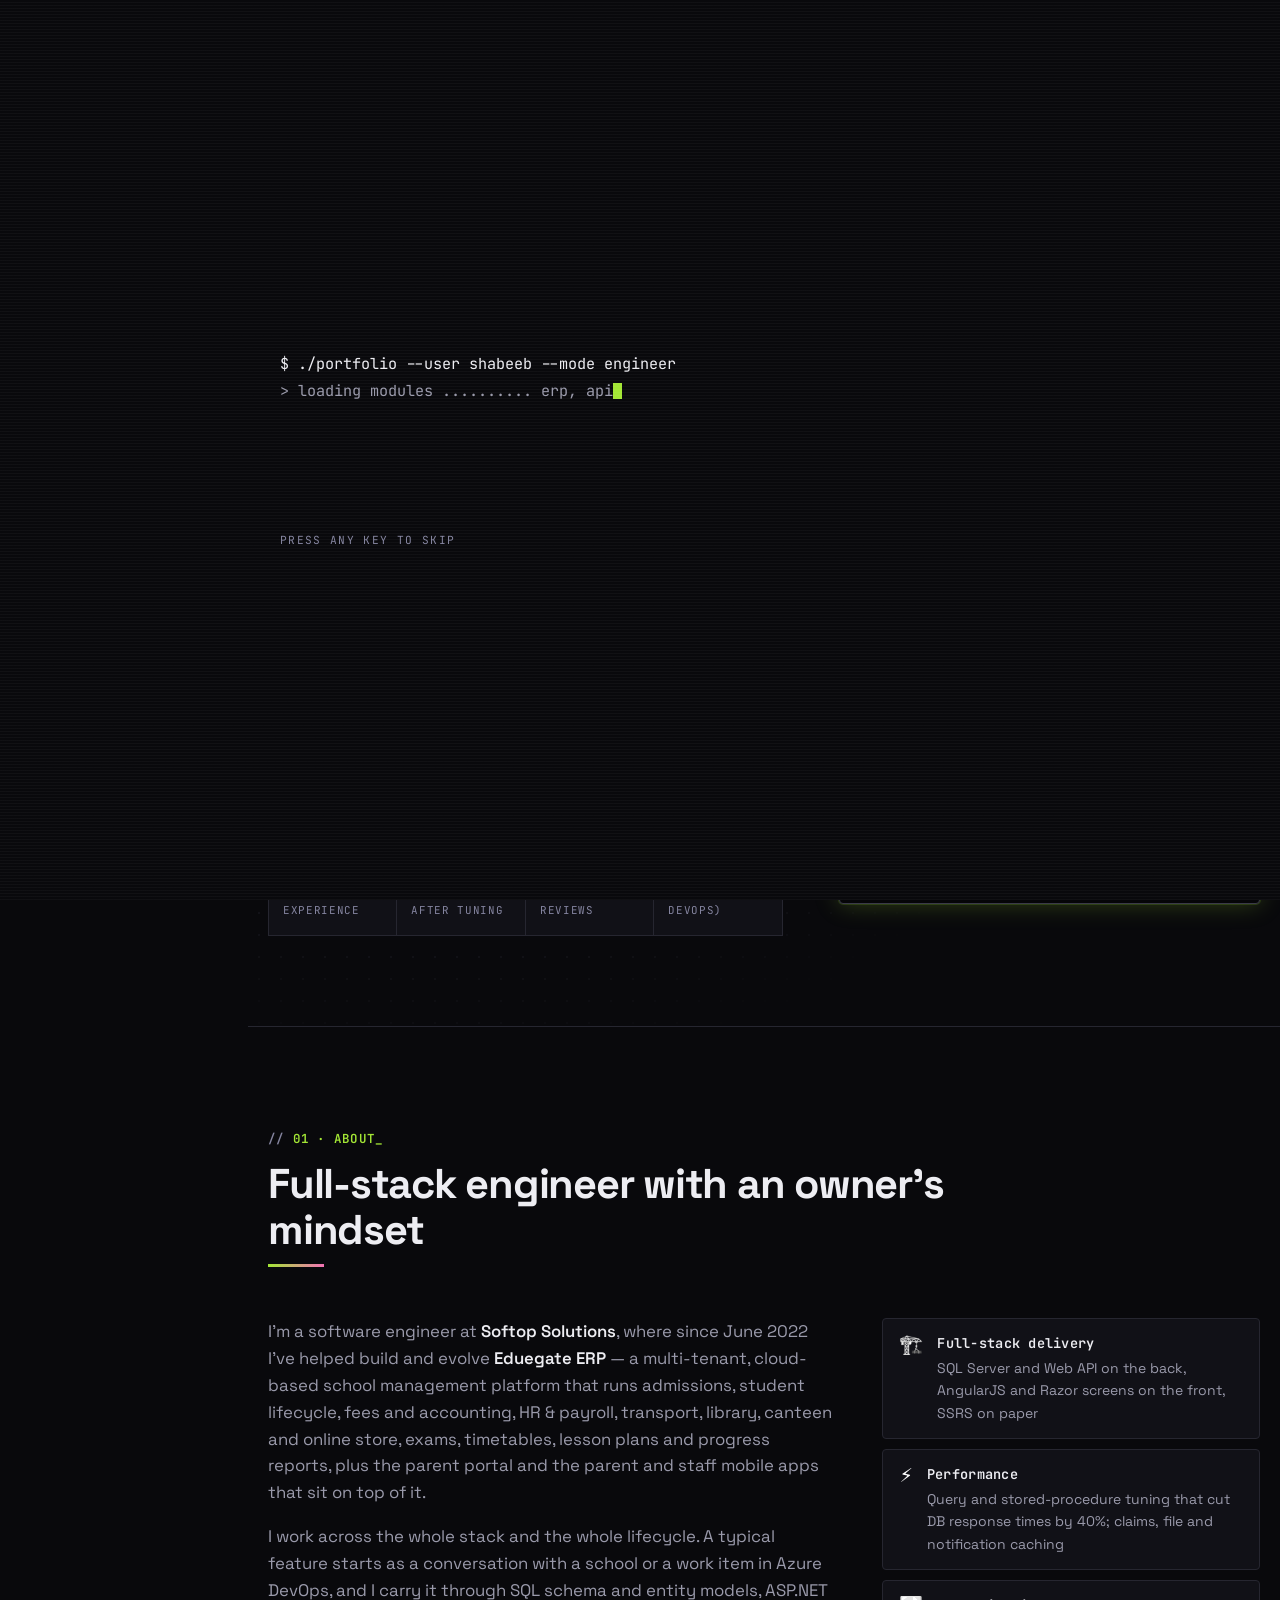
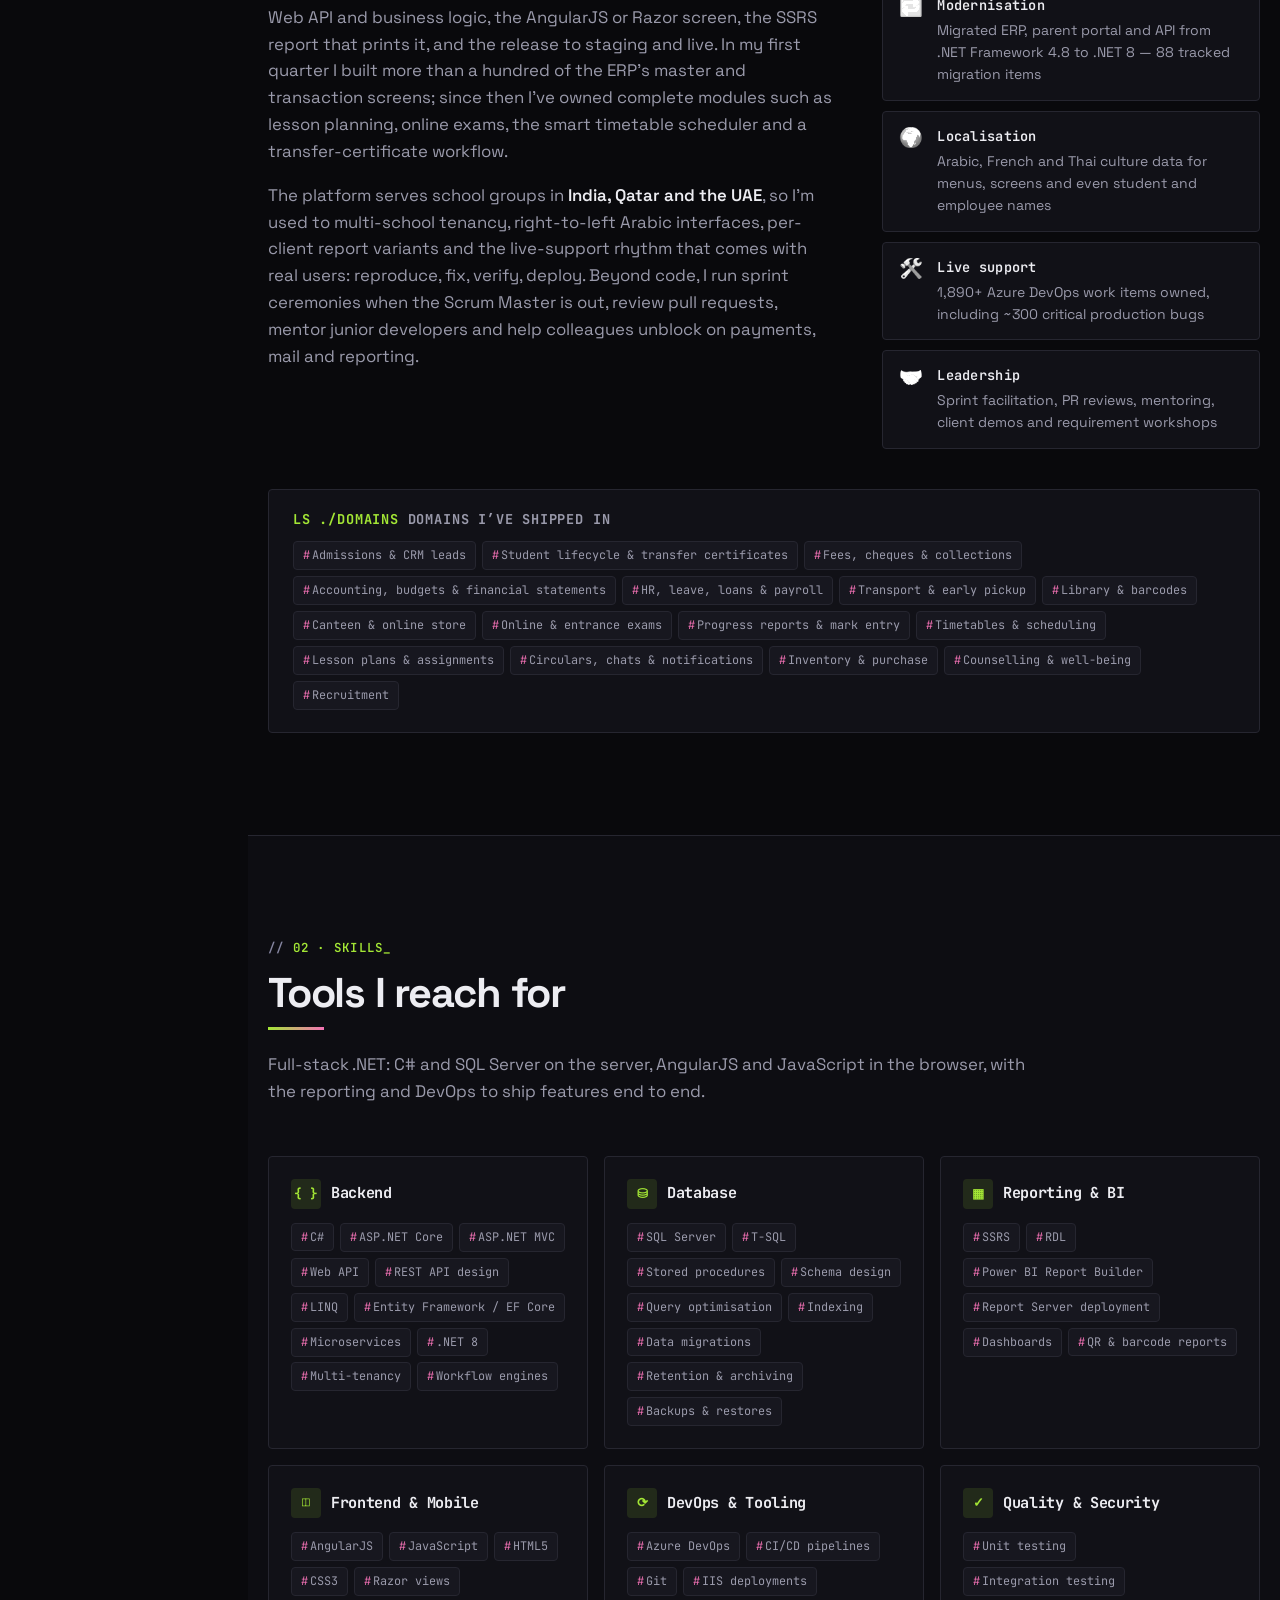
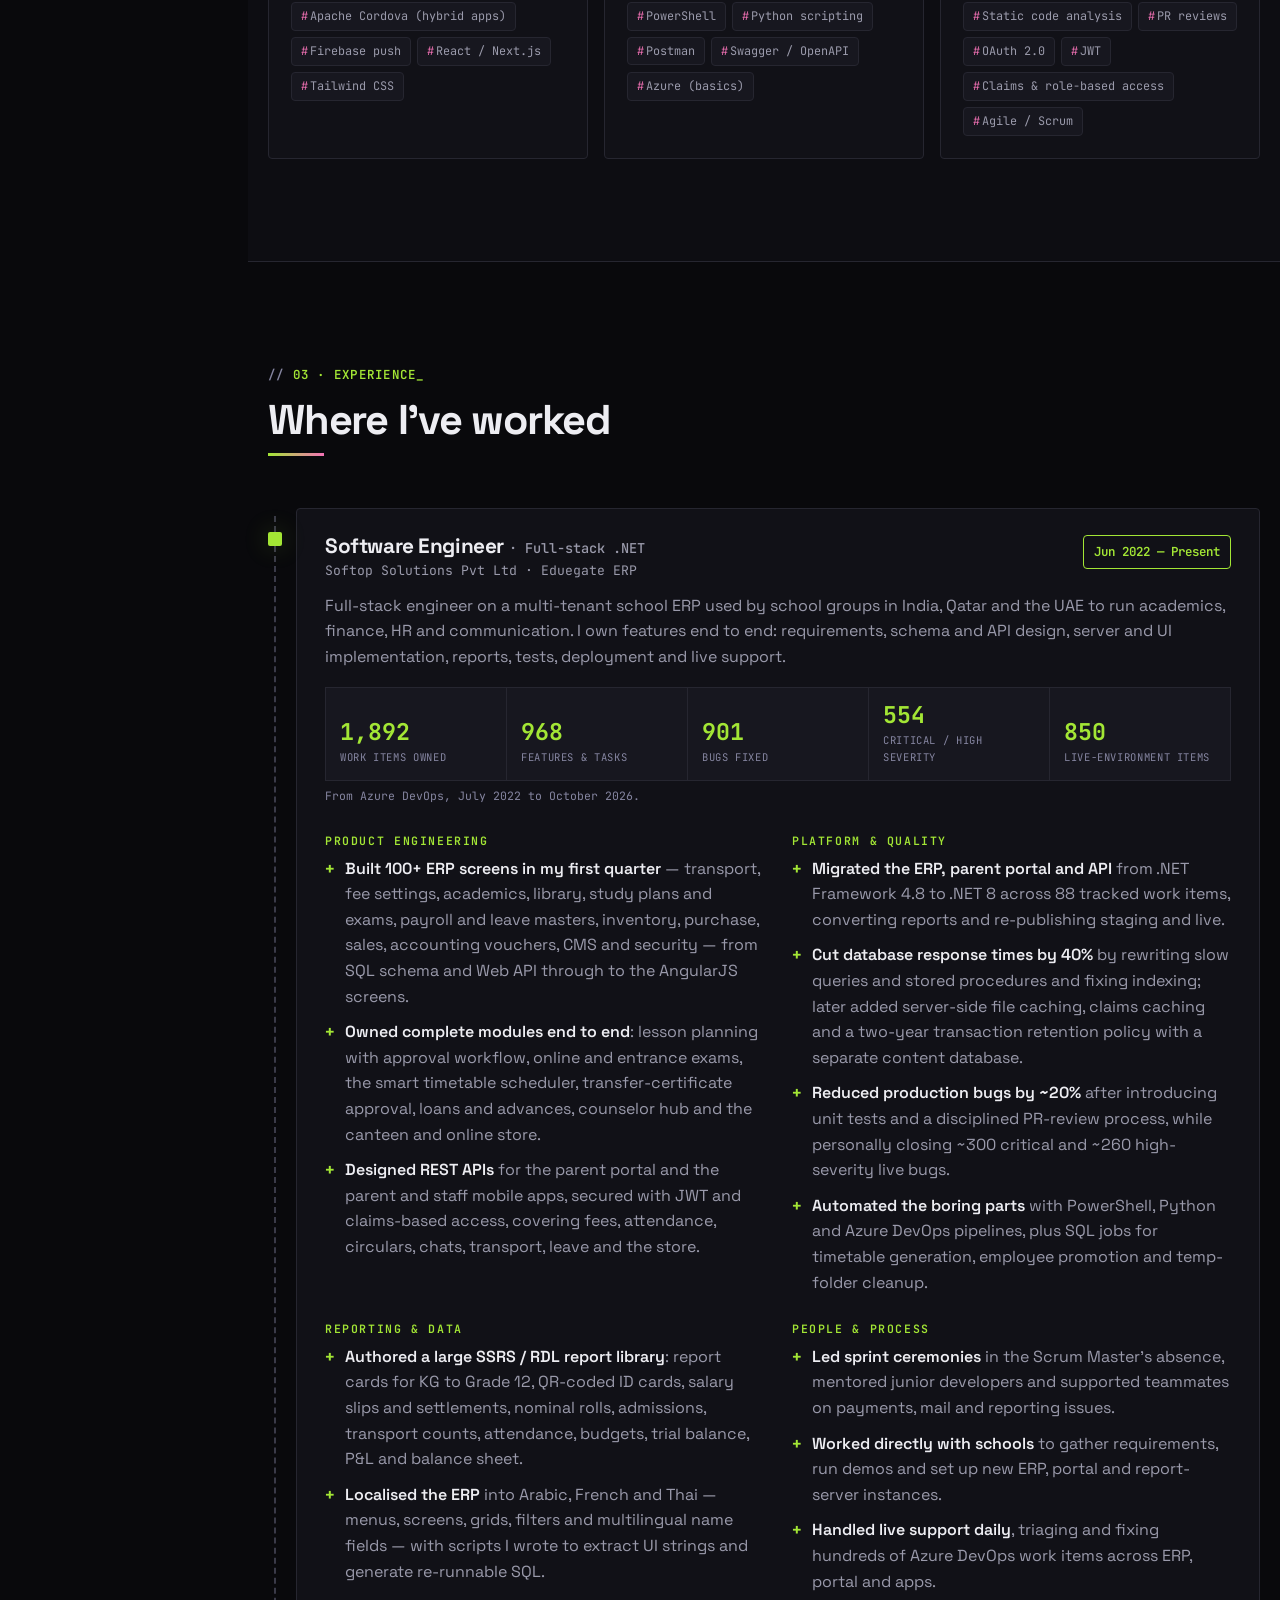
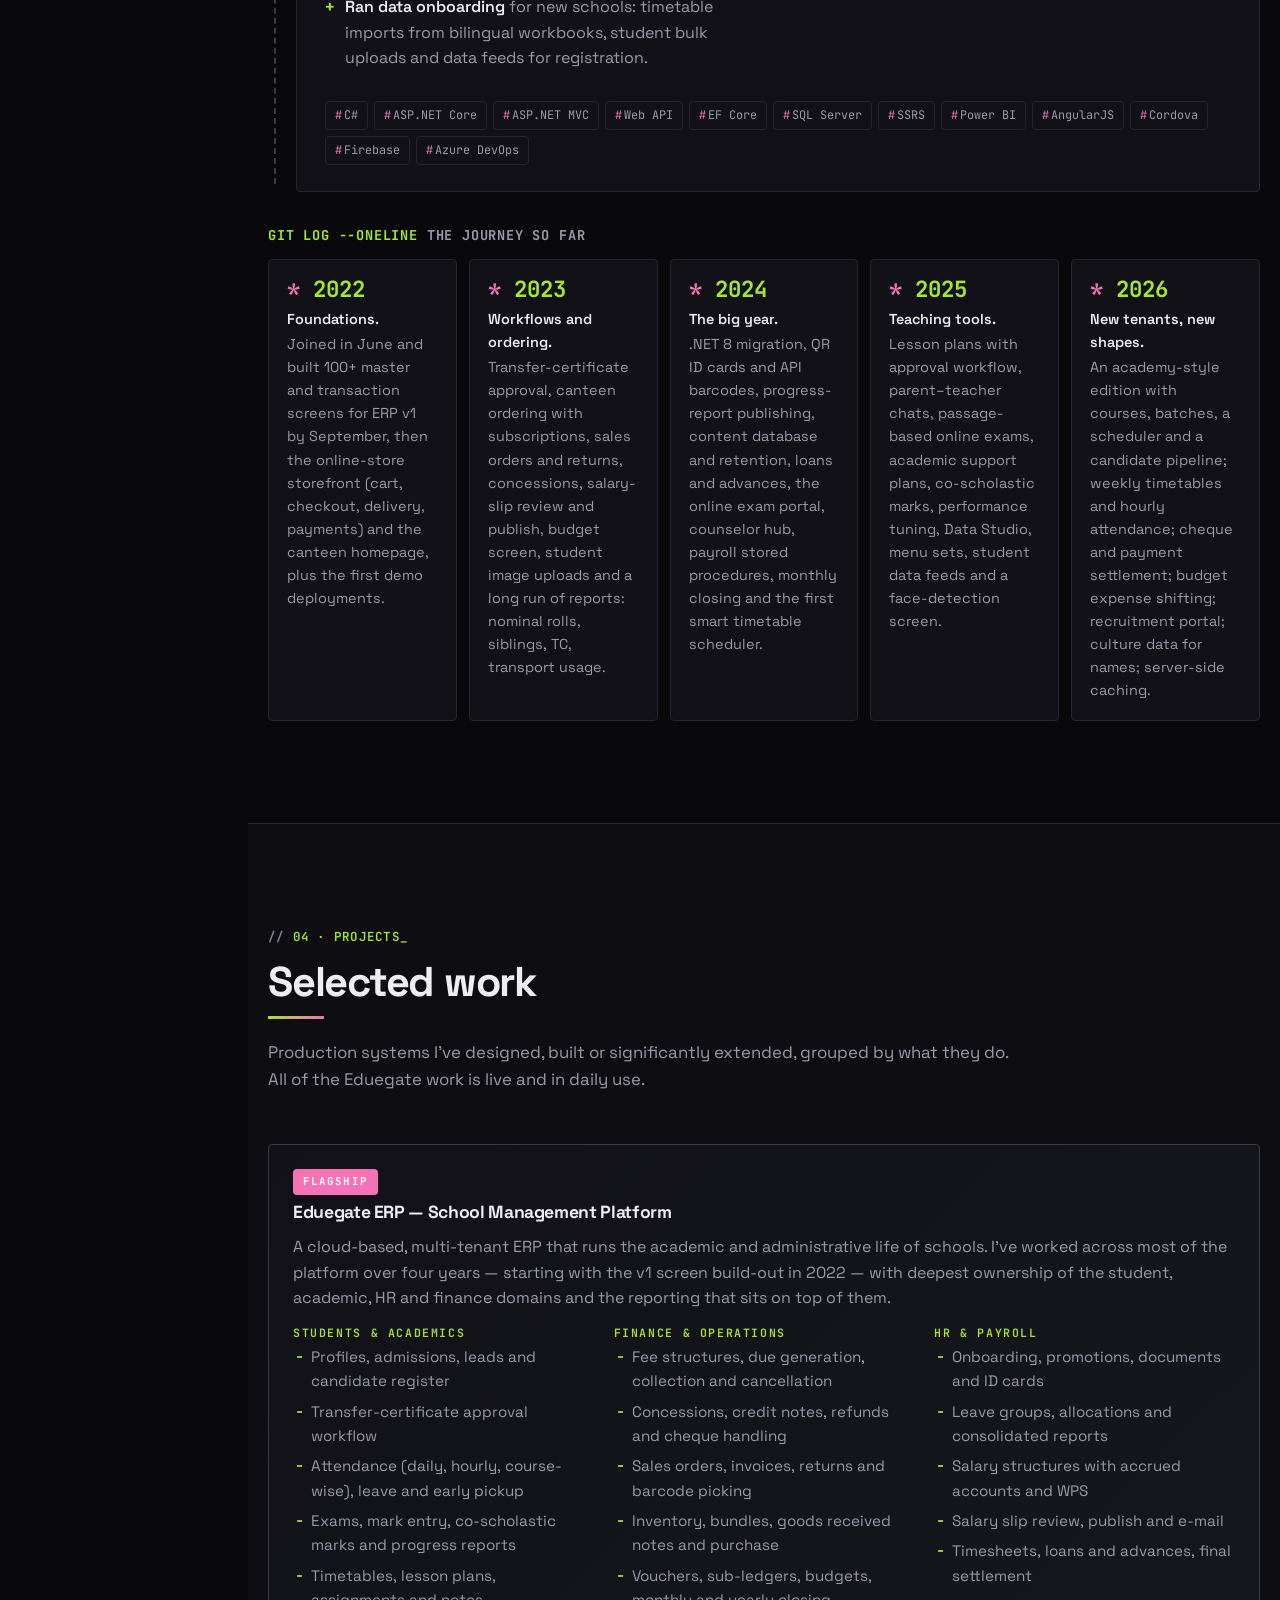
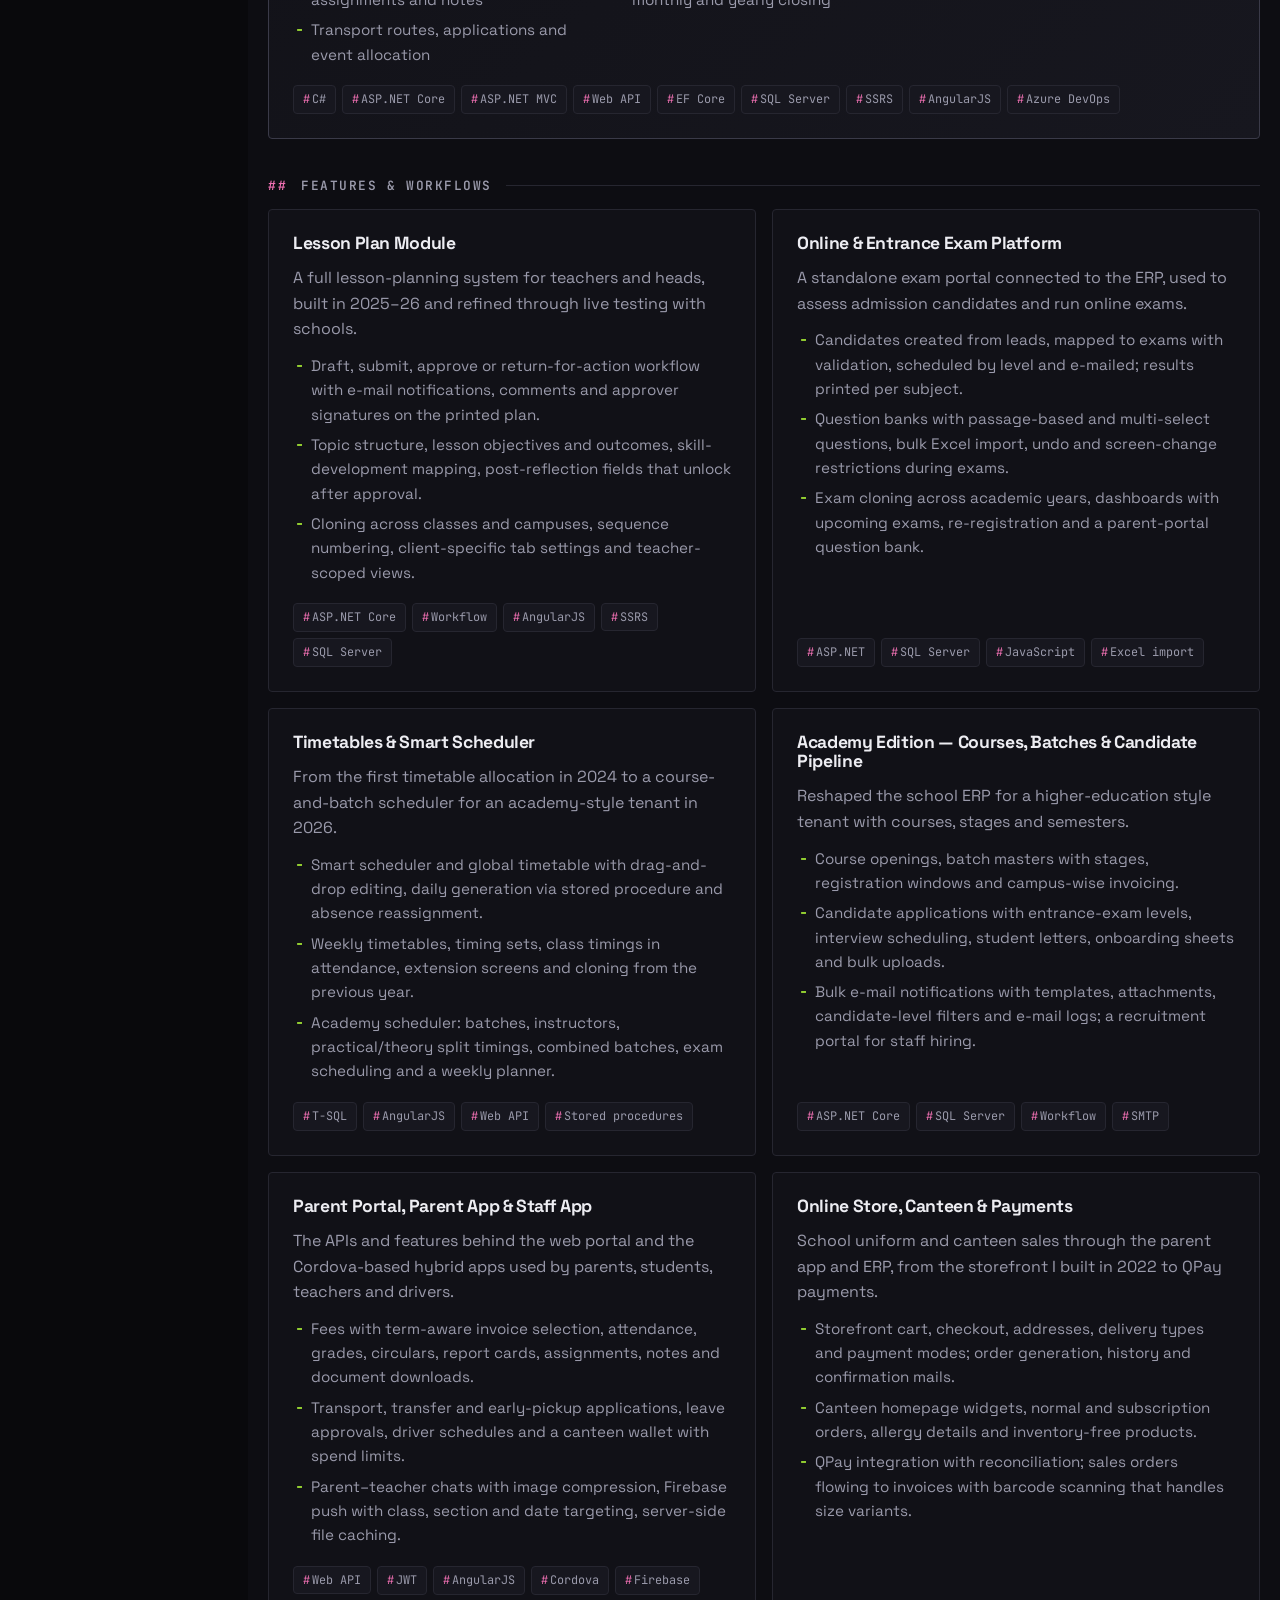
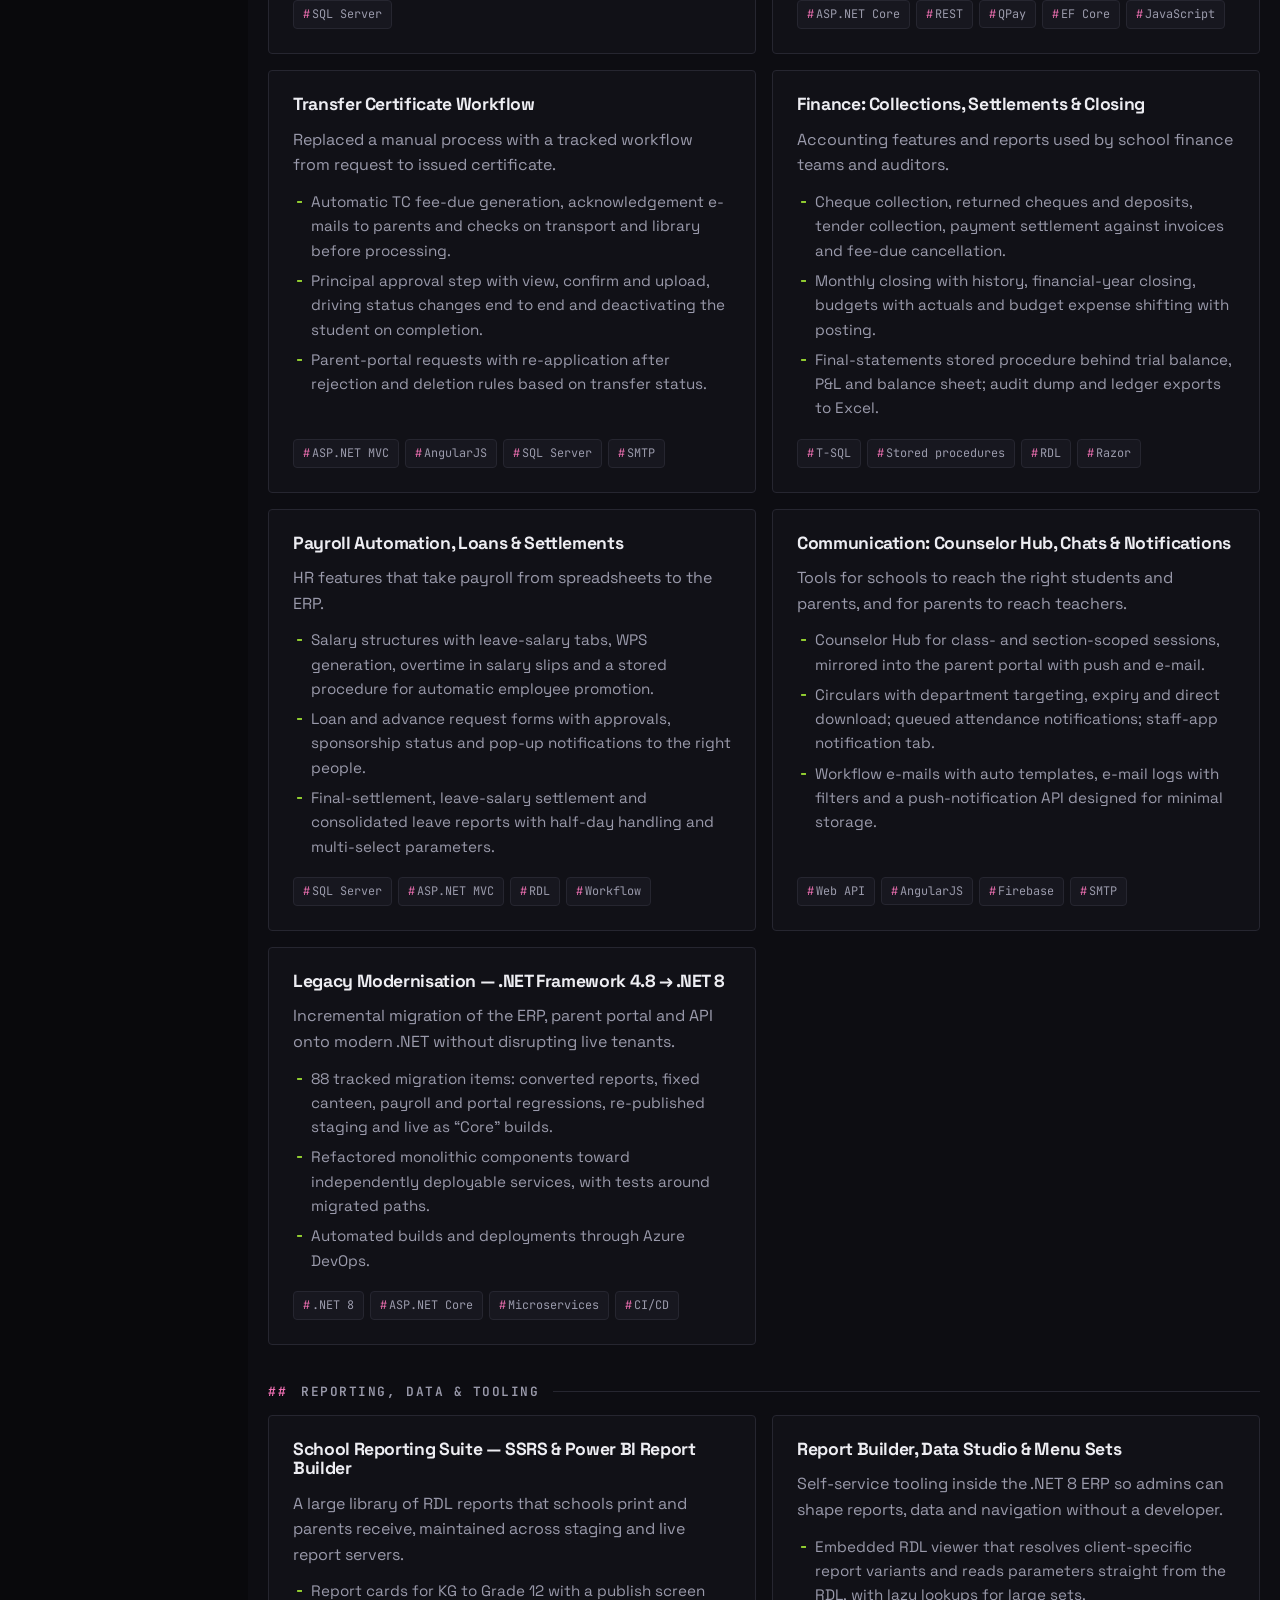
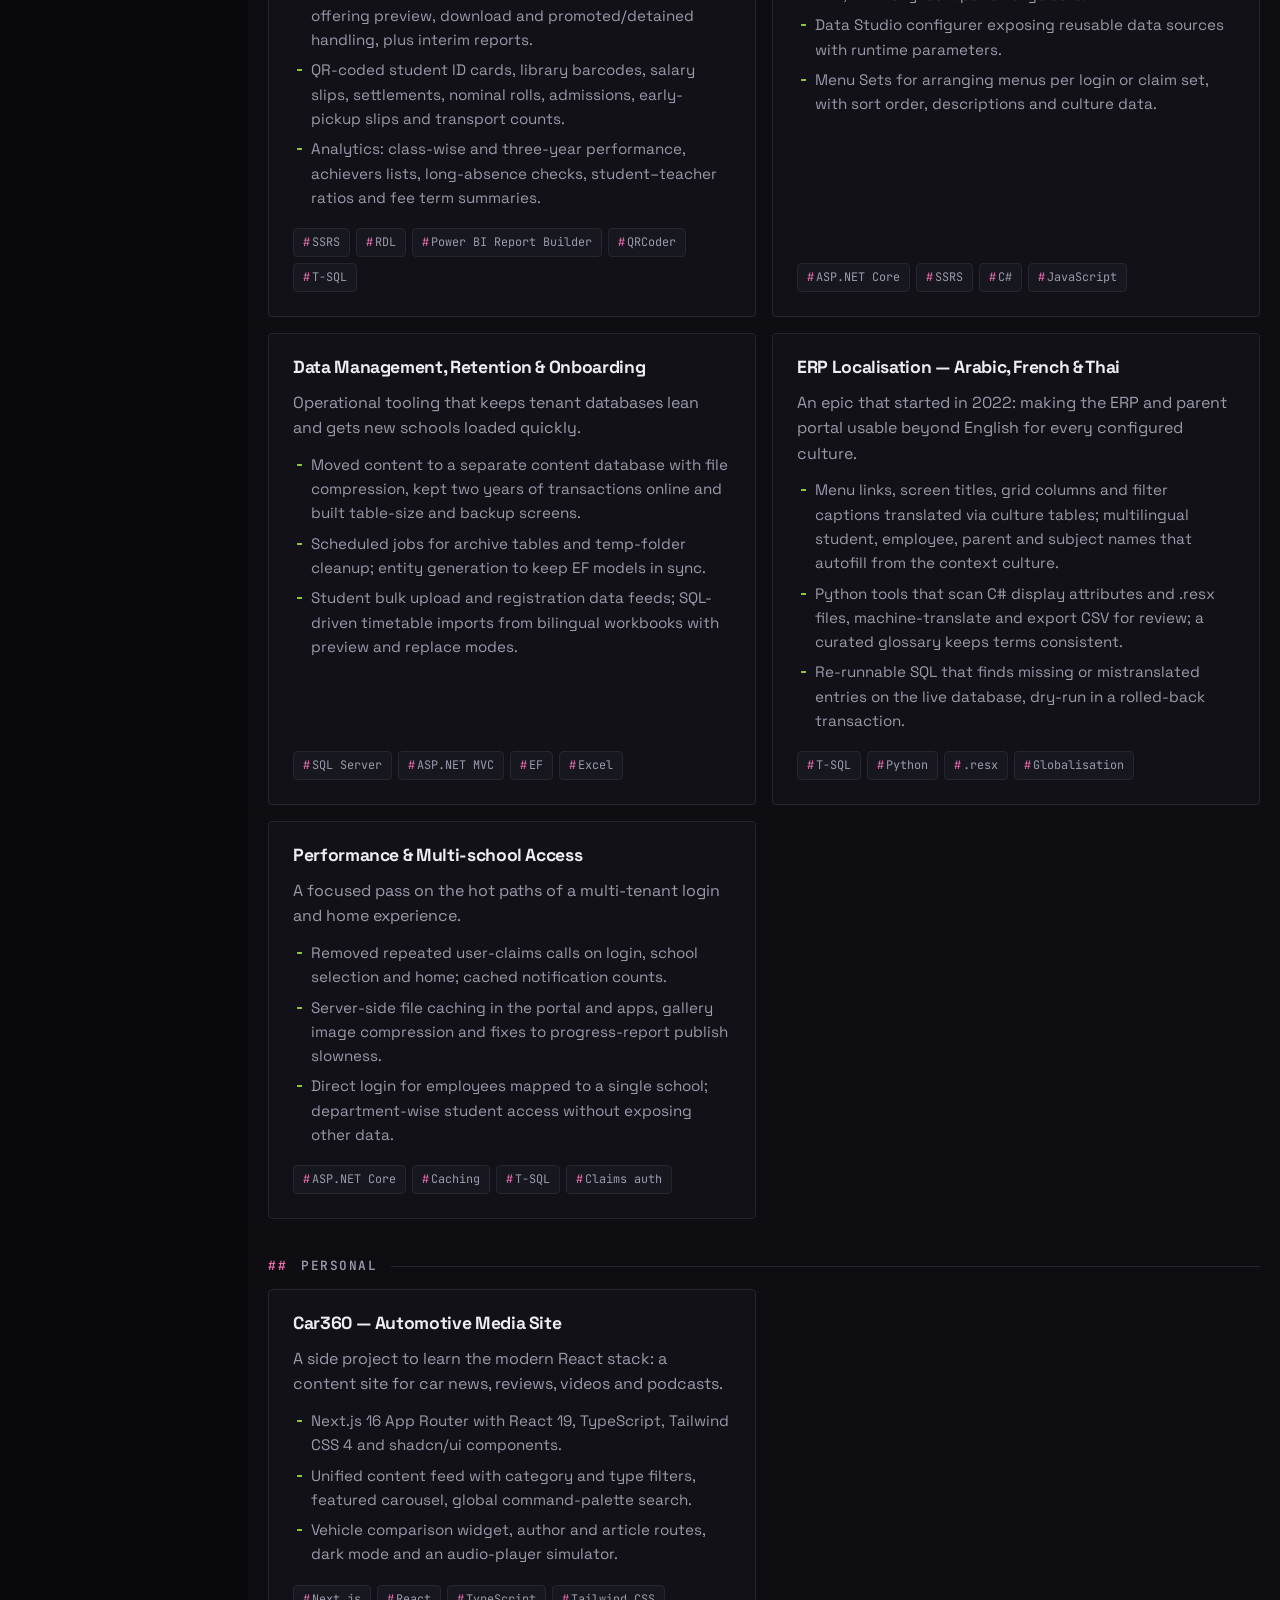
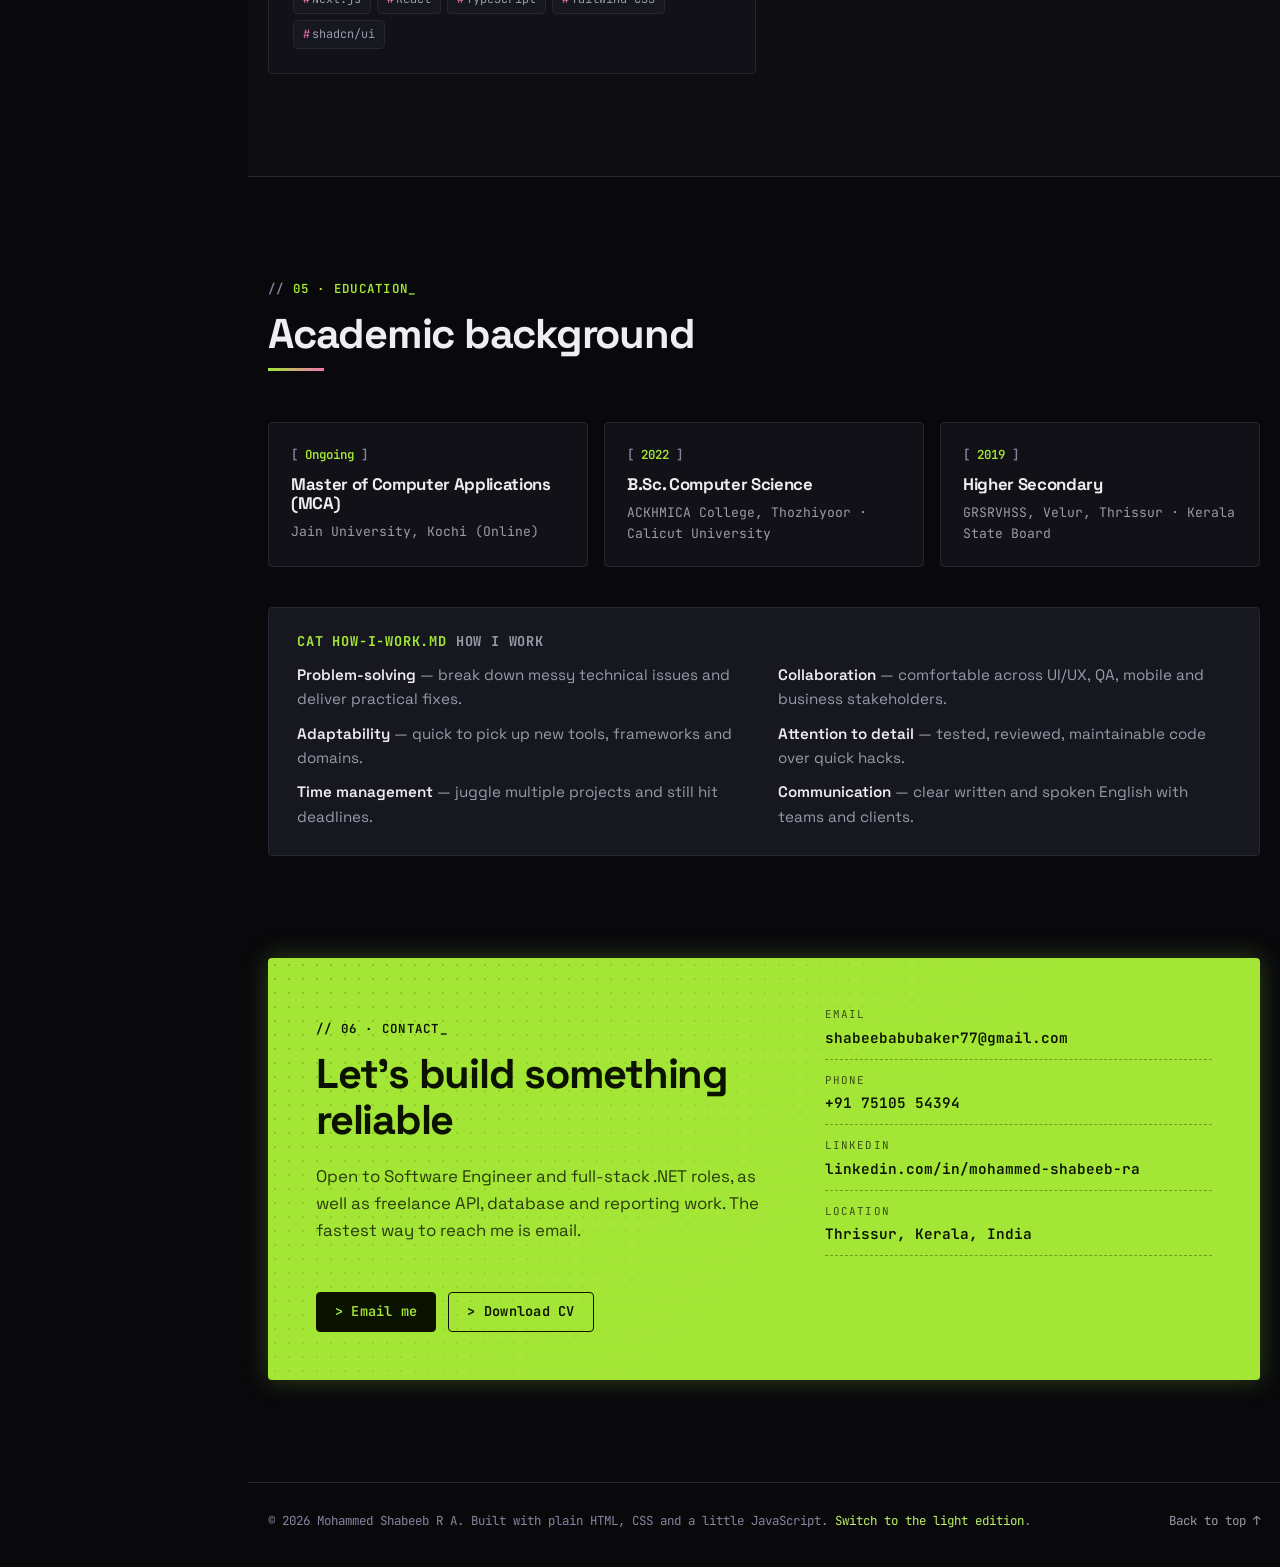
==== commit 154067f6: "Set site URL to GitHub Pages address Co-Authored-By: Claude Fable 5.1 <noreply@anthropic.com>" ====
--- a/index.html
+++ b/index.html
@@ -8,9 +8,9 @@
   <meta property="og:title" content="Mohammed Shabeeb R A · Software Engineer" />
   <meta property="og:description" content="Full-stack Software Engineer: 4+ years building school ERP platforms end to end with C#, ASP.NET Core, SQL Server and AngularJS." />
   <meta property="og:type" content="website" />
-  <link rel="canonical" href="https://YOUR-DOMAIN.example/" />
-  <meta property="og:url" content="https://YOUR-DOMAIN.example/" />
-  <meta property="og:image" content="https://YOUR-DOMAIN.example/assets/og-image.png" />
+  <link rel="canonical" href="https://mohammedshabeebra.github.io/portfolio/" />
+  <meta property="og:url" content="https://mohammedshabeebra.github.io/portfolio/" />
+  <meta property="og:image" content="https://mohammedshabeebra.github.io/portfolio/assets/og-image.png" />
   <meta property="og:image:width" content="1200" />
   <meta property="og:image:height" content="630" />
   <meta property="og:image:alt" content="Mohammed Shabeeb R A, Software Engineer, Full-stack .NET" />
@@ -18,7 +18,7 @@
   <meta name="twitter:card" content="summary_large_image" />
   <meta name="twitter:title" content="Mohammed Shabeeb R A · Software Engineer" />
   <meta name="twitter:description" content="Full-stack .NET engineer: 4+ years building school ERP platforms end to end." />
-  <meta name="twitter:image" content="https://YOUR-DOMAIN.example/assets/og-image.png" />
+  <meta name="twitter:image" content="https://mohammedshabeebra.github.io/portfolio/assets/og-image.png" />
   <meta name="theme-color" content="#09090c" />
   <link rel="icon" href="assets/favicon.svg" type="image/svg+xml" />
   <link rel="icon" href="assets/favicon-32.png" sizes="32x32" type="image/png" />
@@ -30,8 +30,8 @@
   "name": "Mohammed Shabeeb R A",
   "jobTitle": "Software Engineer",
   "description": "Full-stack .NET software engineer with 4+ years building multi-tenant school ERP platforms, REST APIs, SQL Server data layers and SSRS reporting.",
-  "url": "https://YOUR-DOMAIN.example/",
-  "image": "https://YOUR-DOMAIN.example/assets/profile.jpg",
+  "url": "https://mohammedshabeebra.github.io/portfolio/",
+  "image": "https://mohammedshabeebra.github.io/portfolio/assets/profile.jpg",
   "email": "mailto:shabeebabubaker77@gmail.com",
   "telephone": "+91 75105 54394",
   "sameAs": [
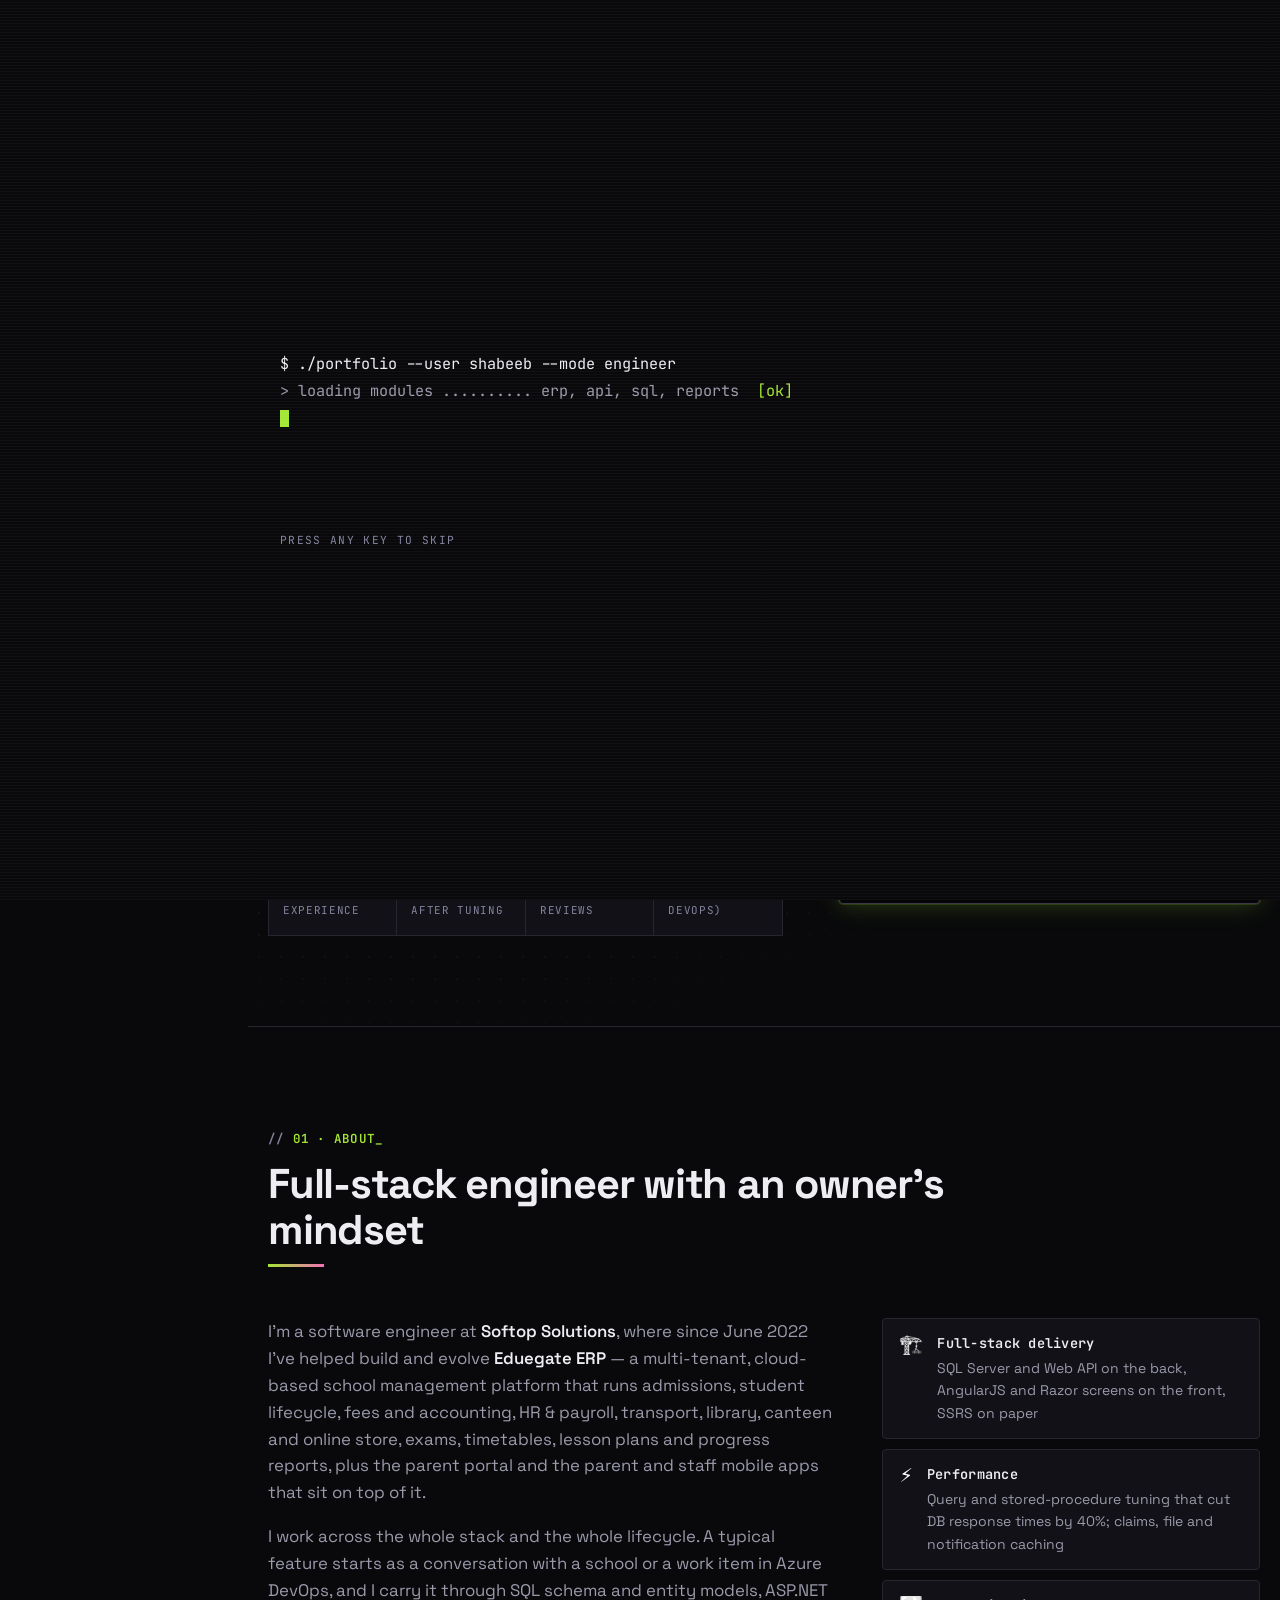
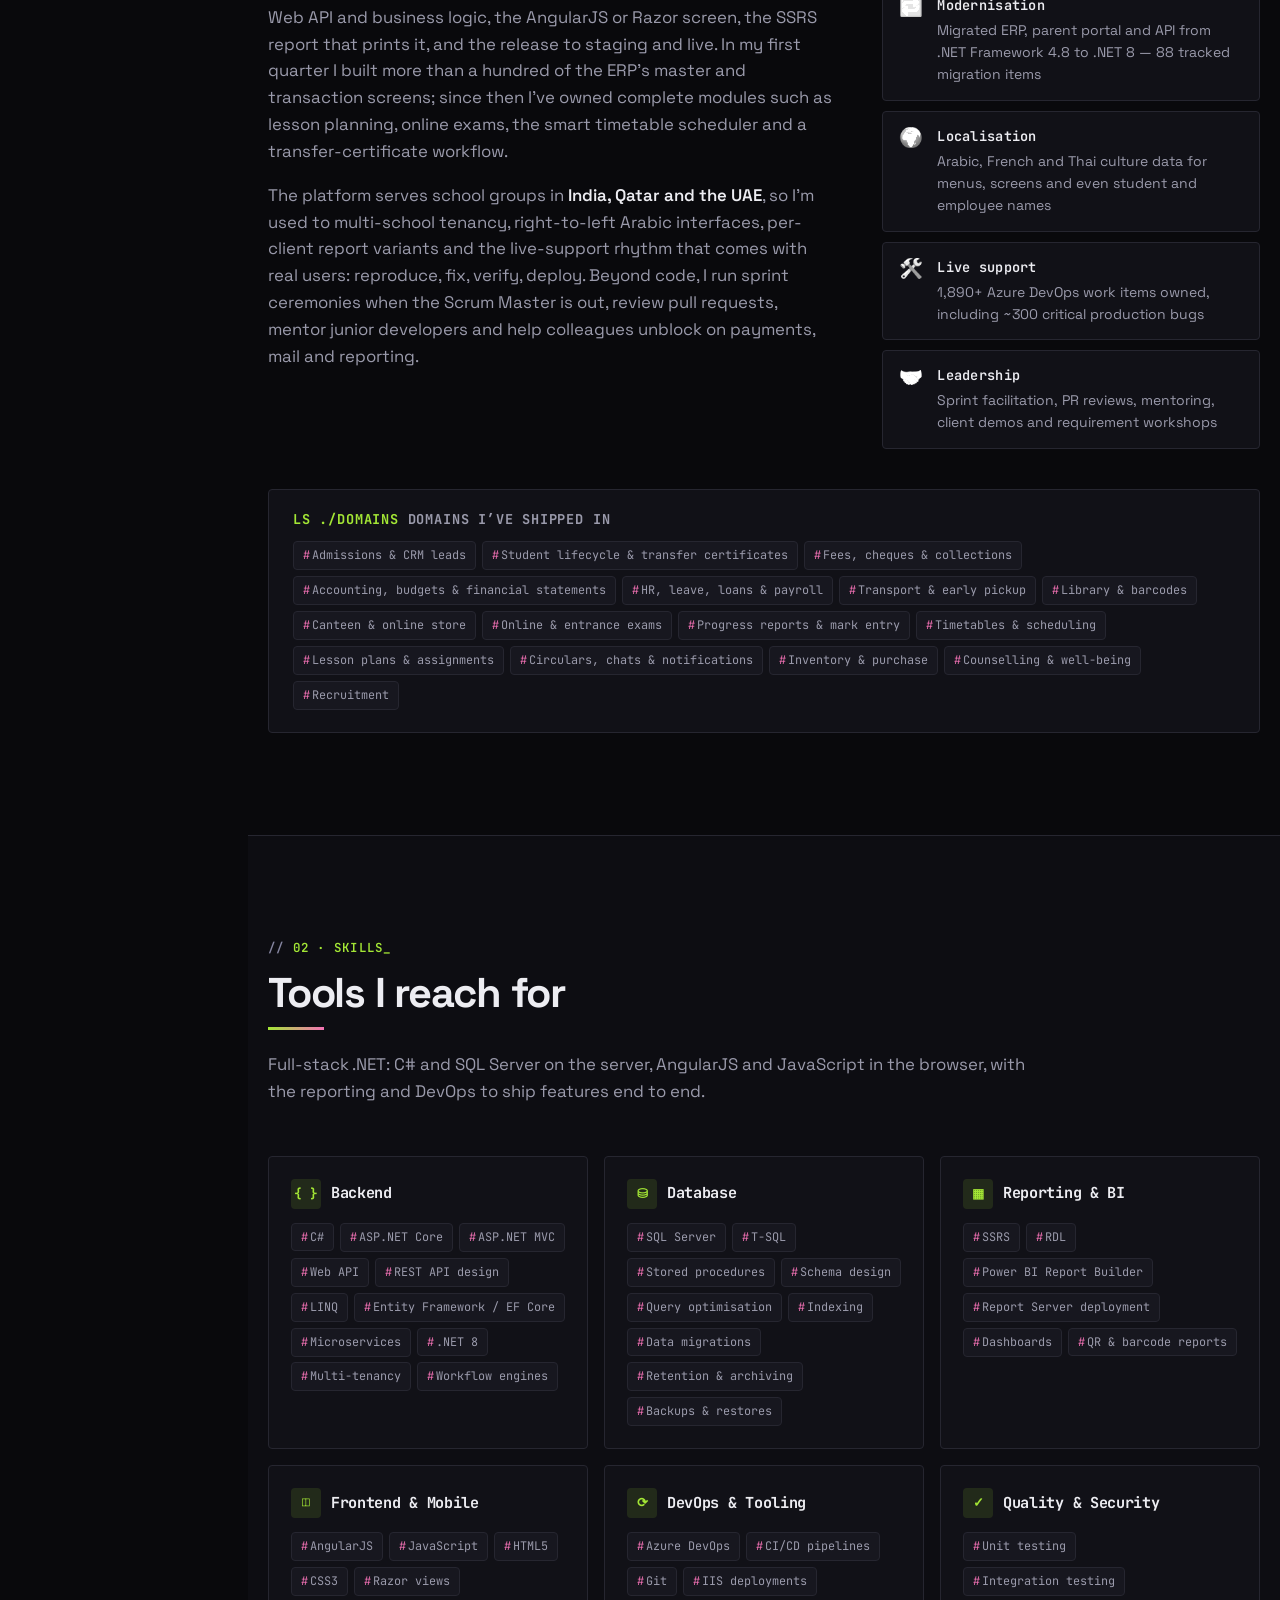
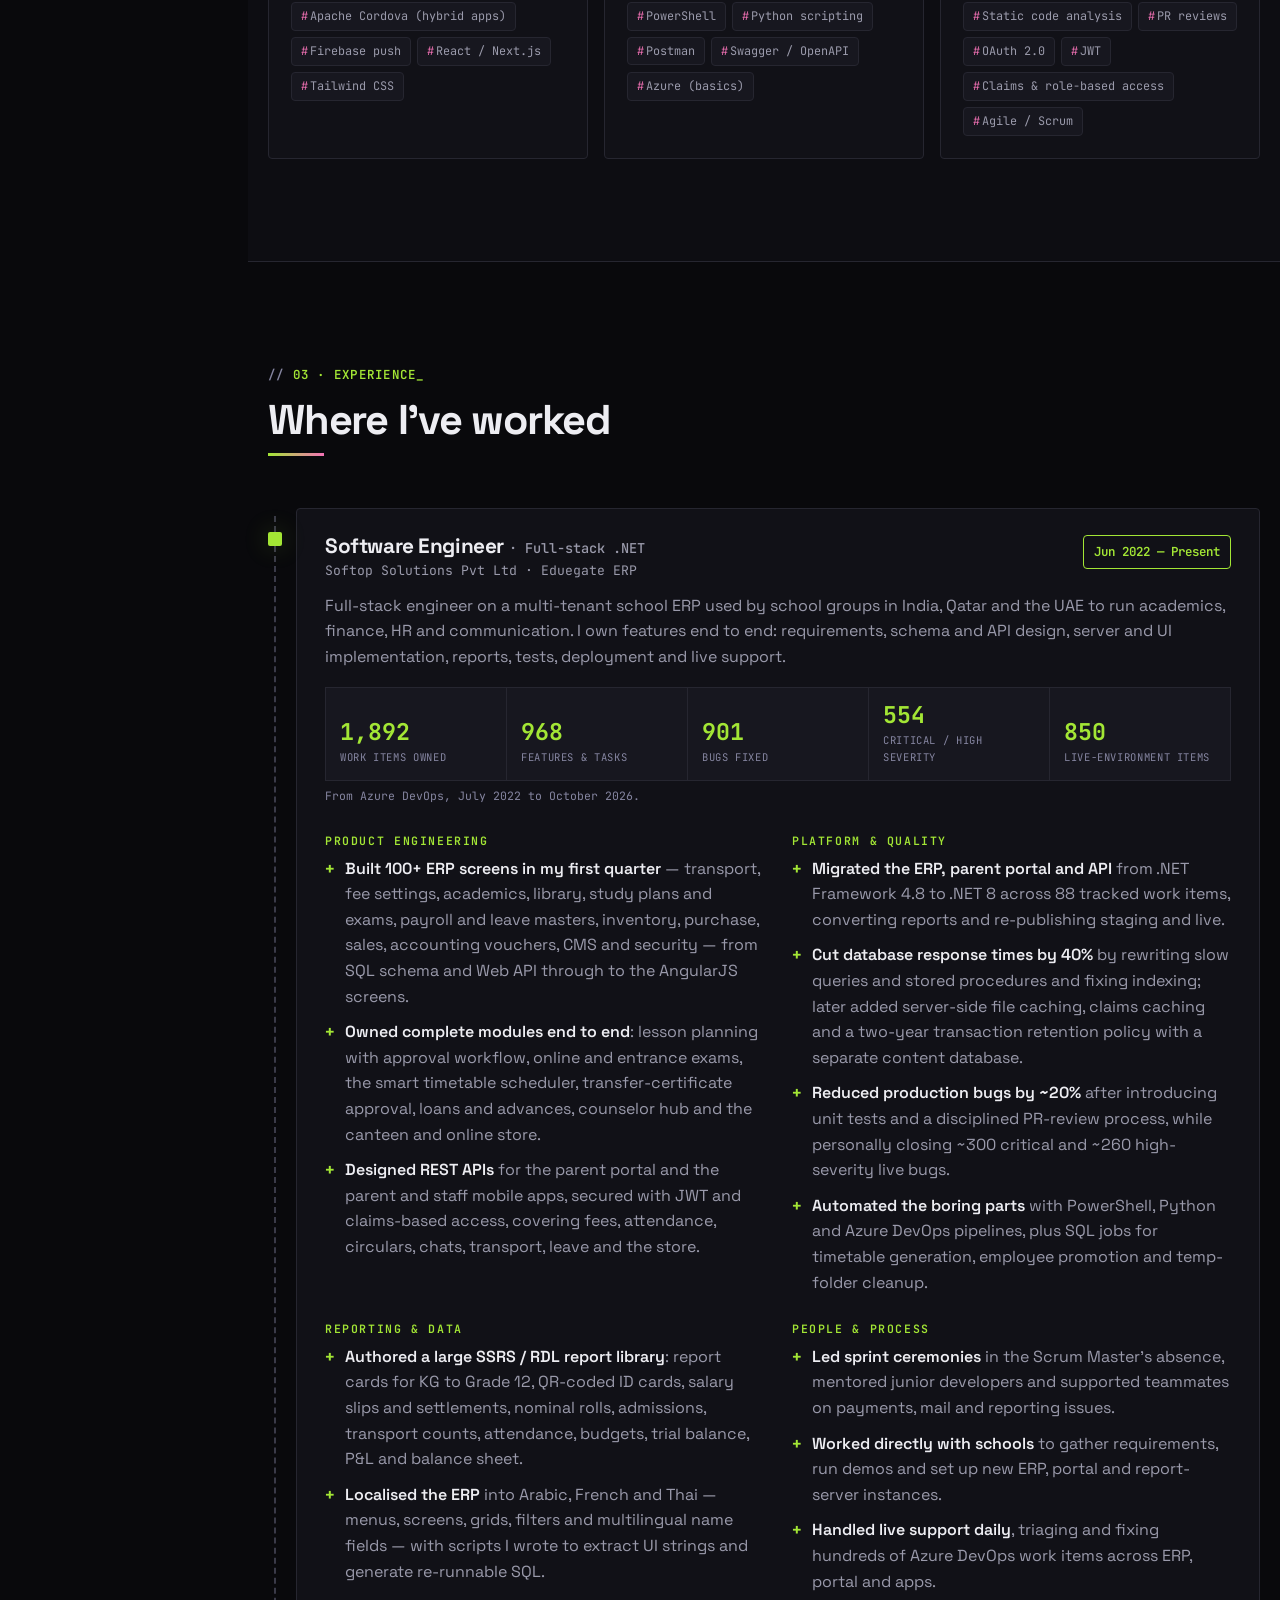
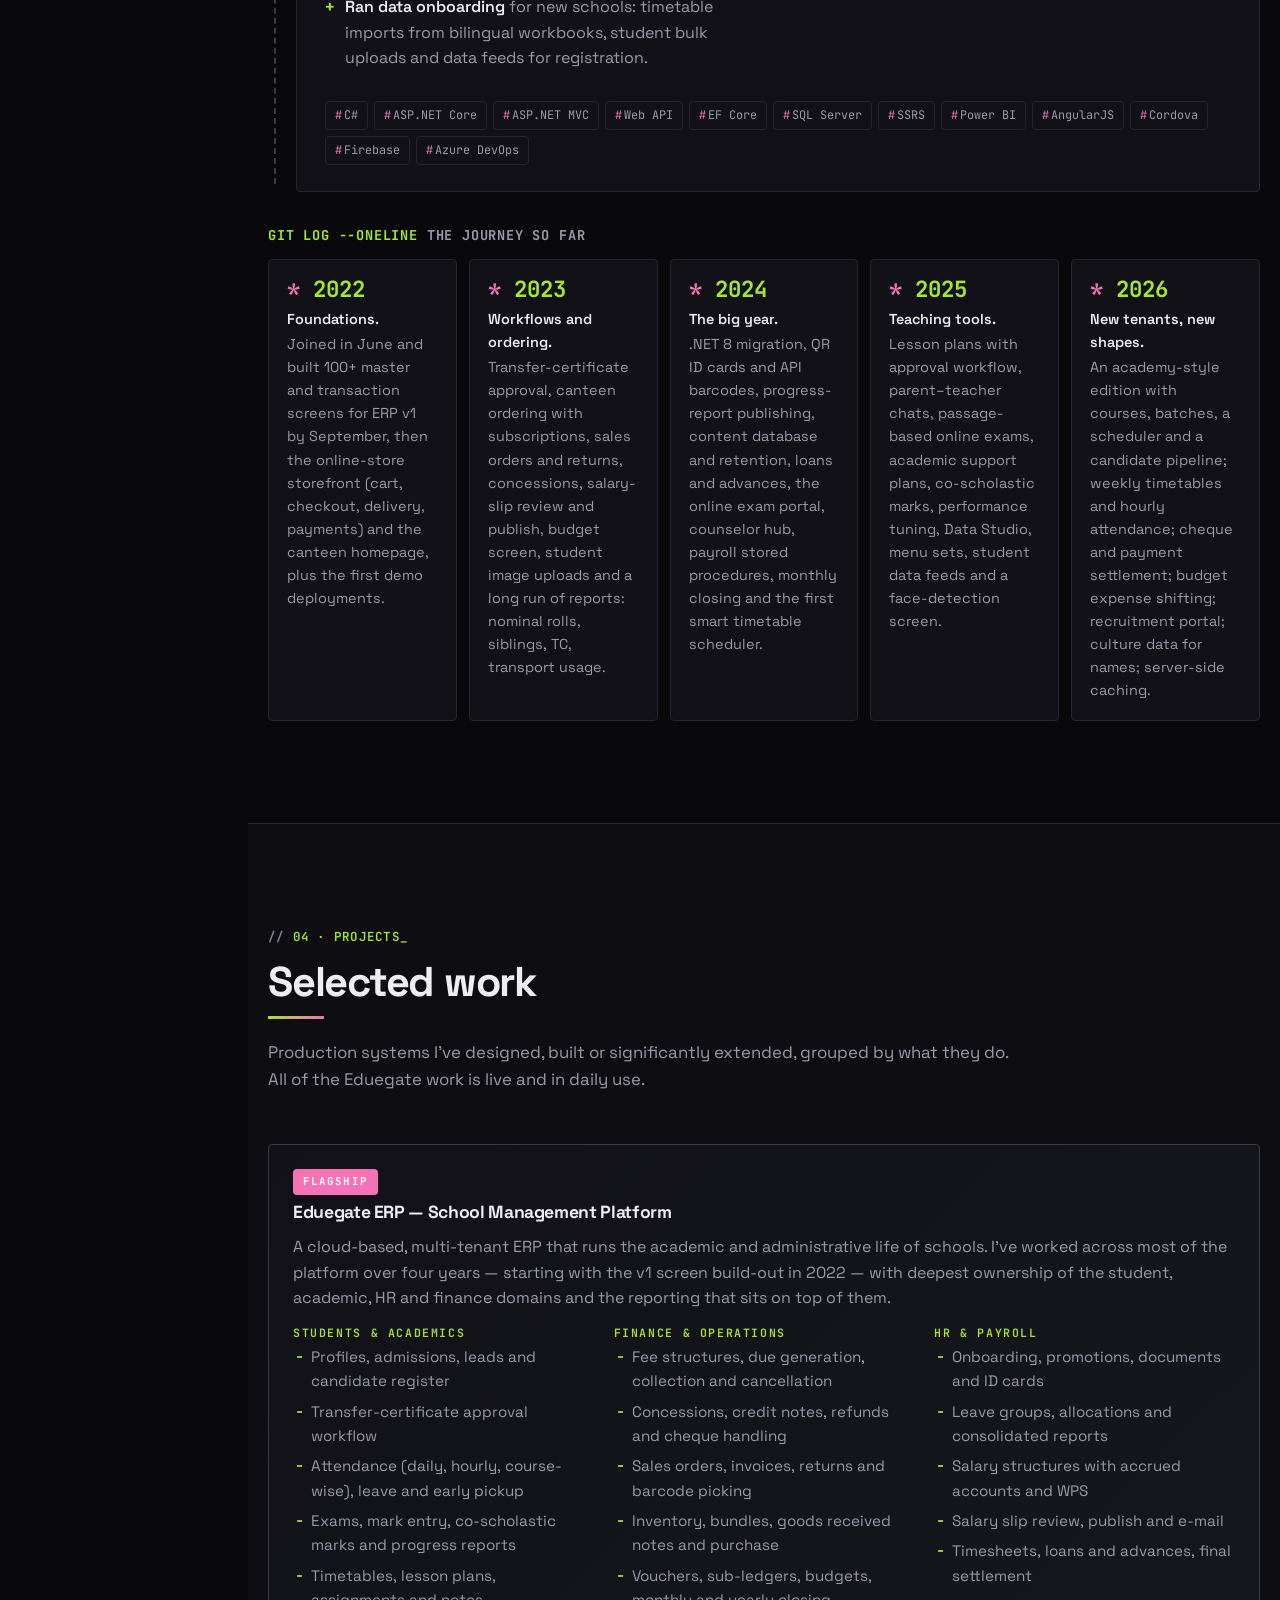
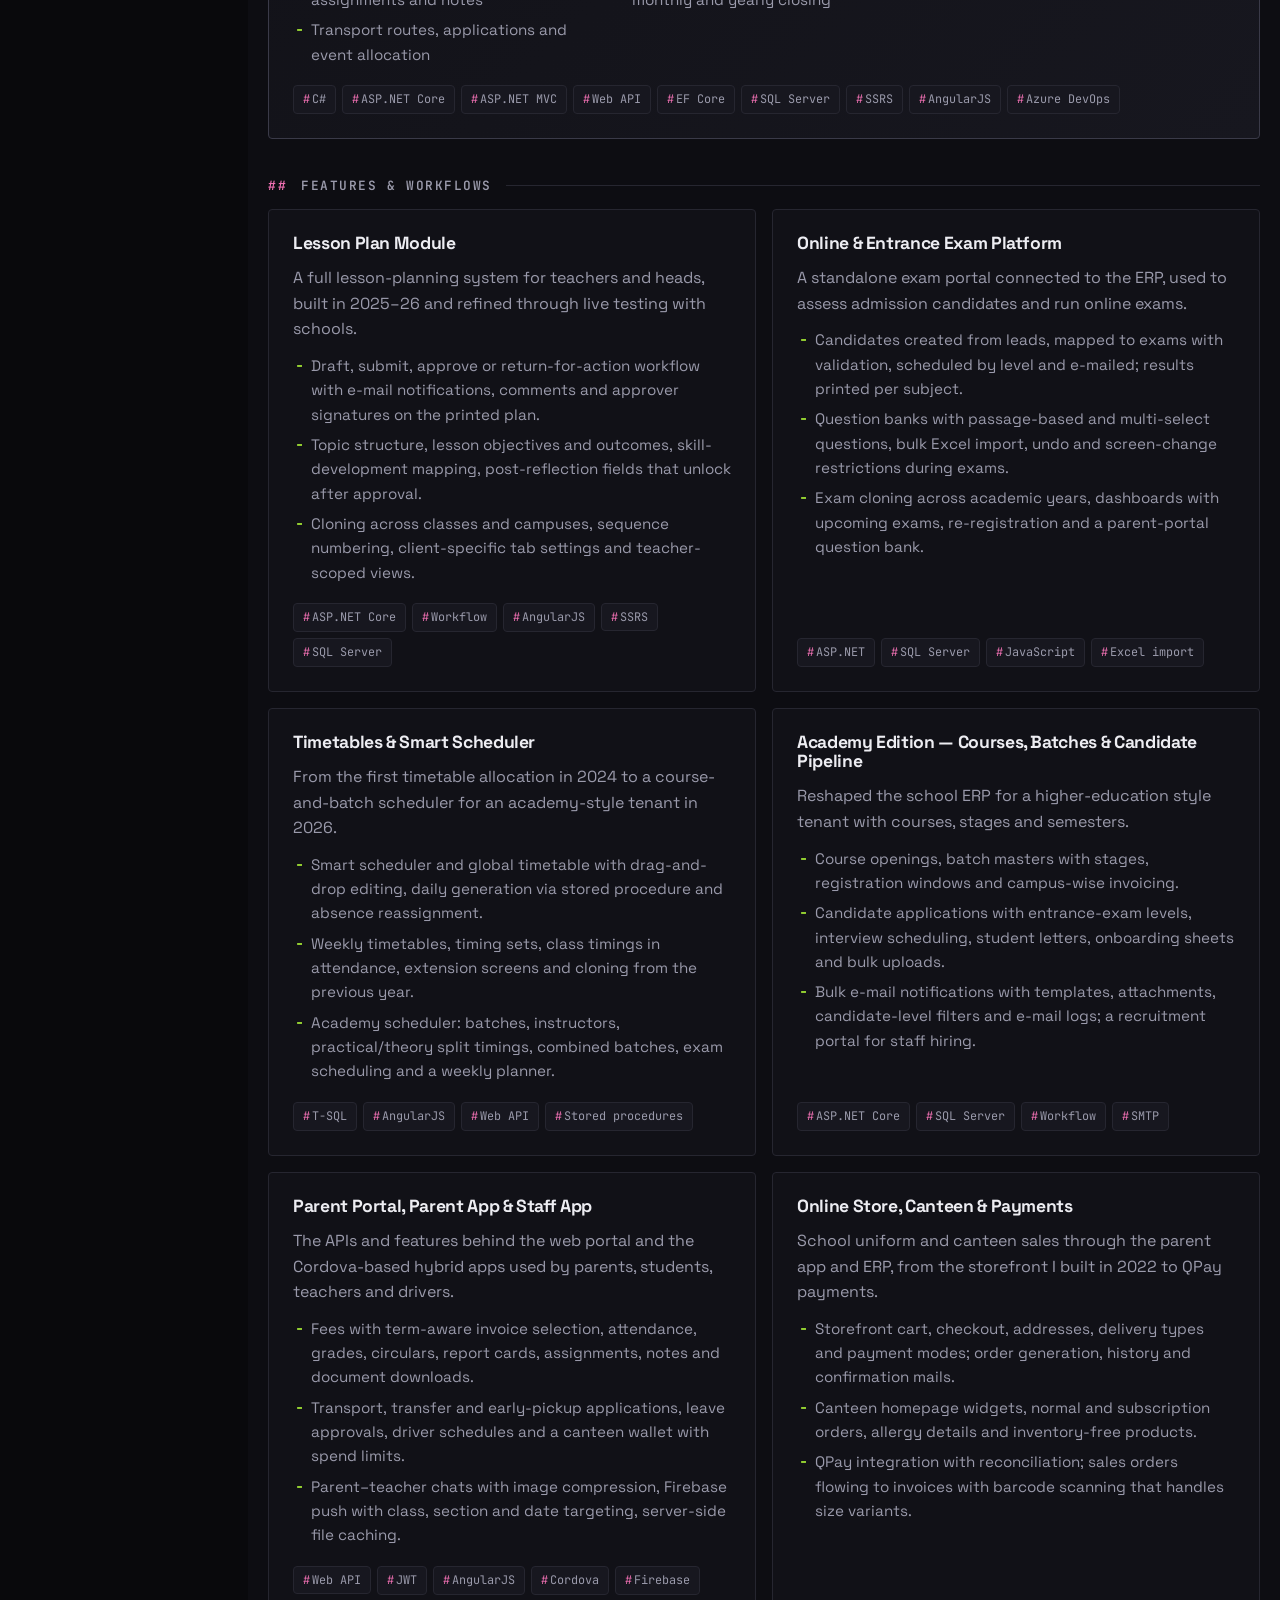
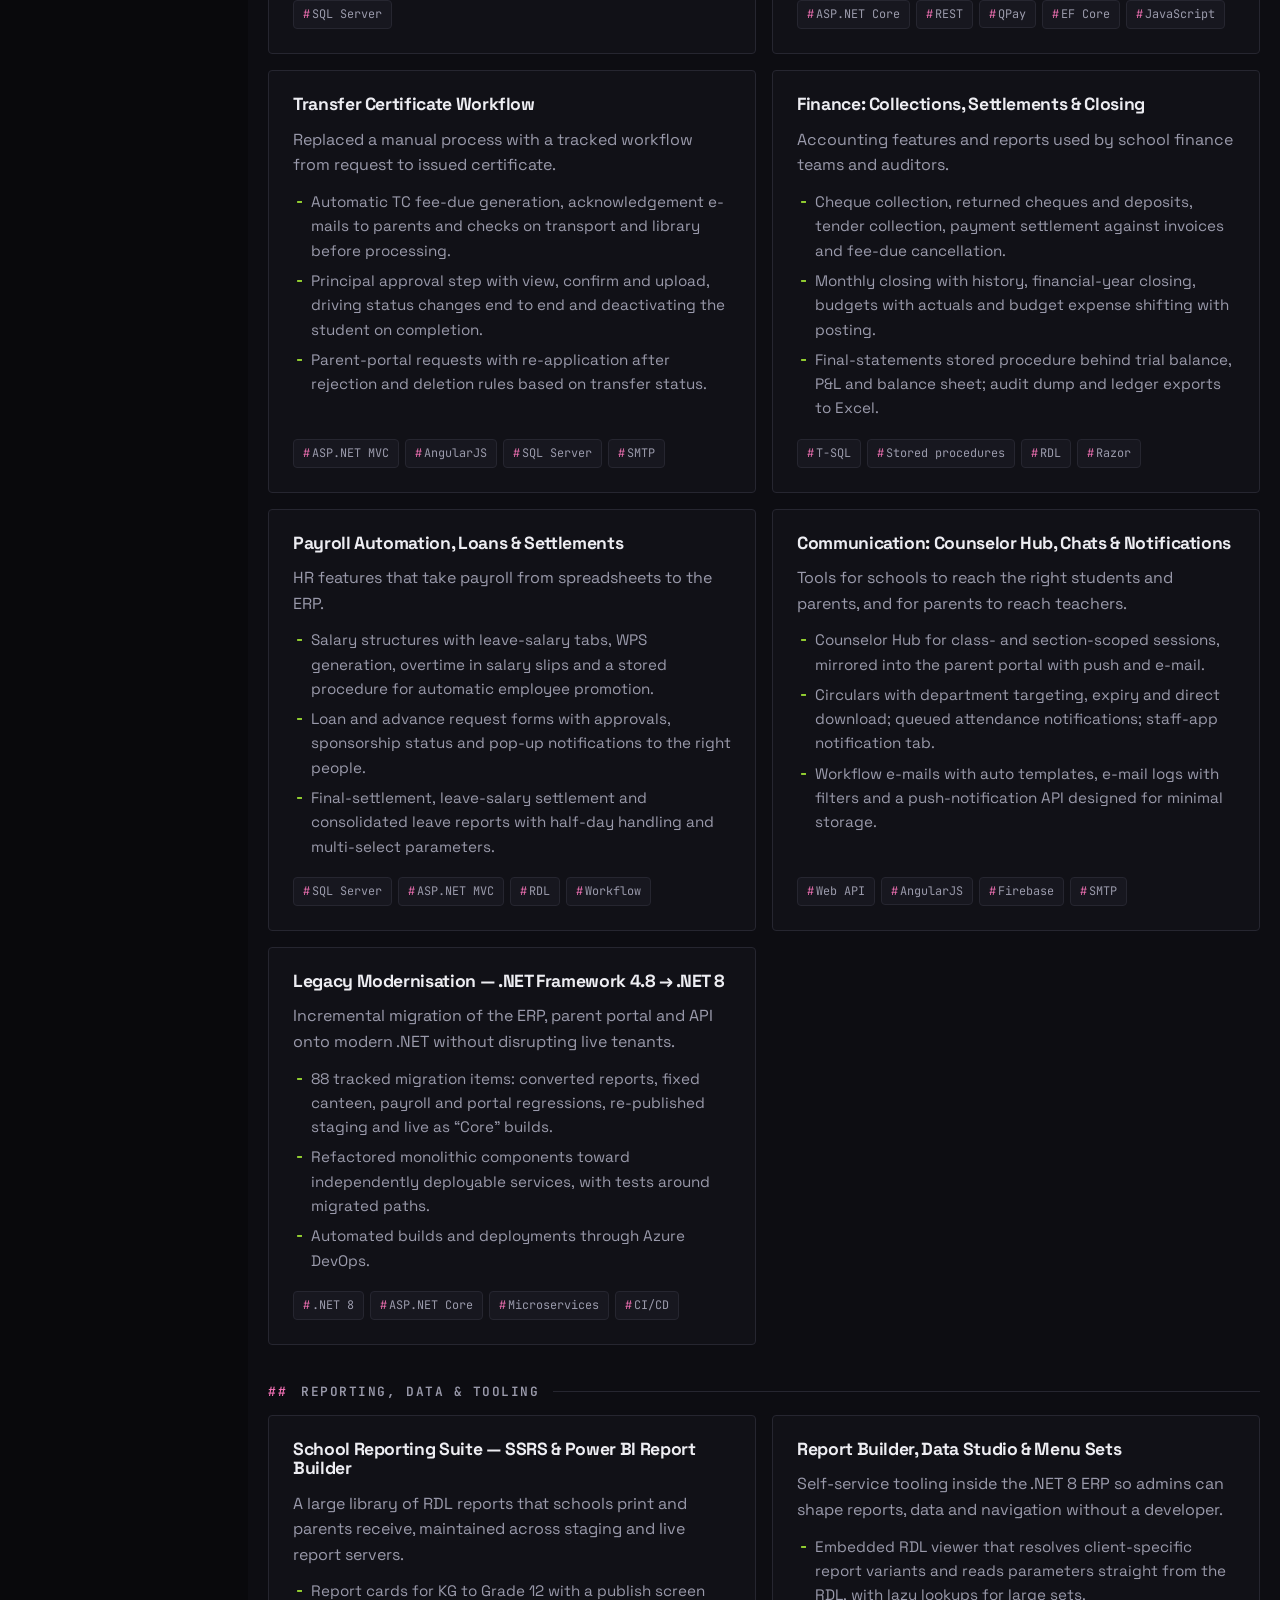
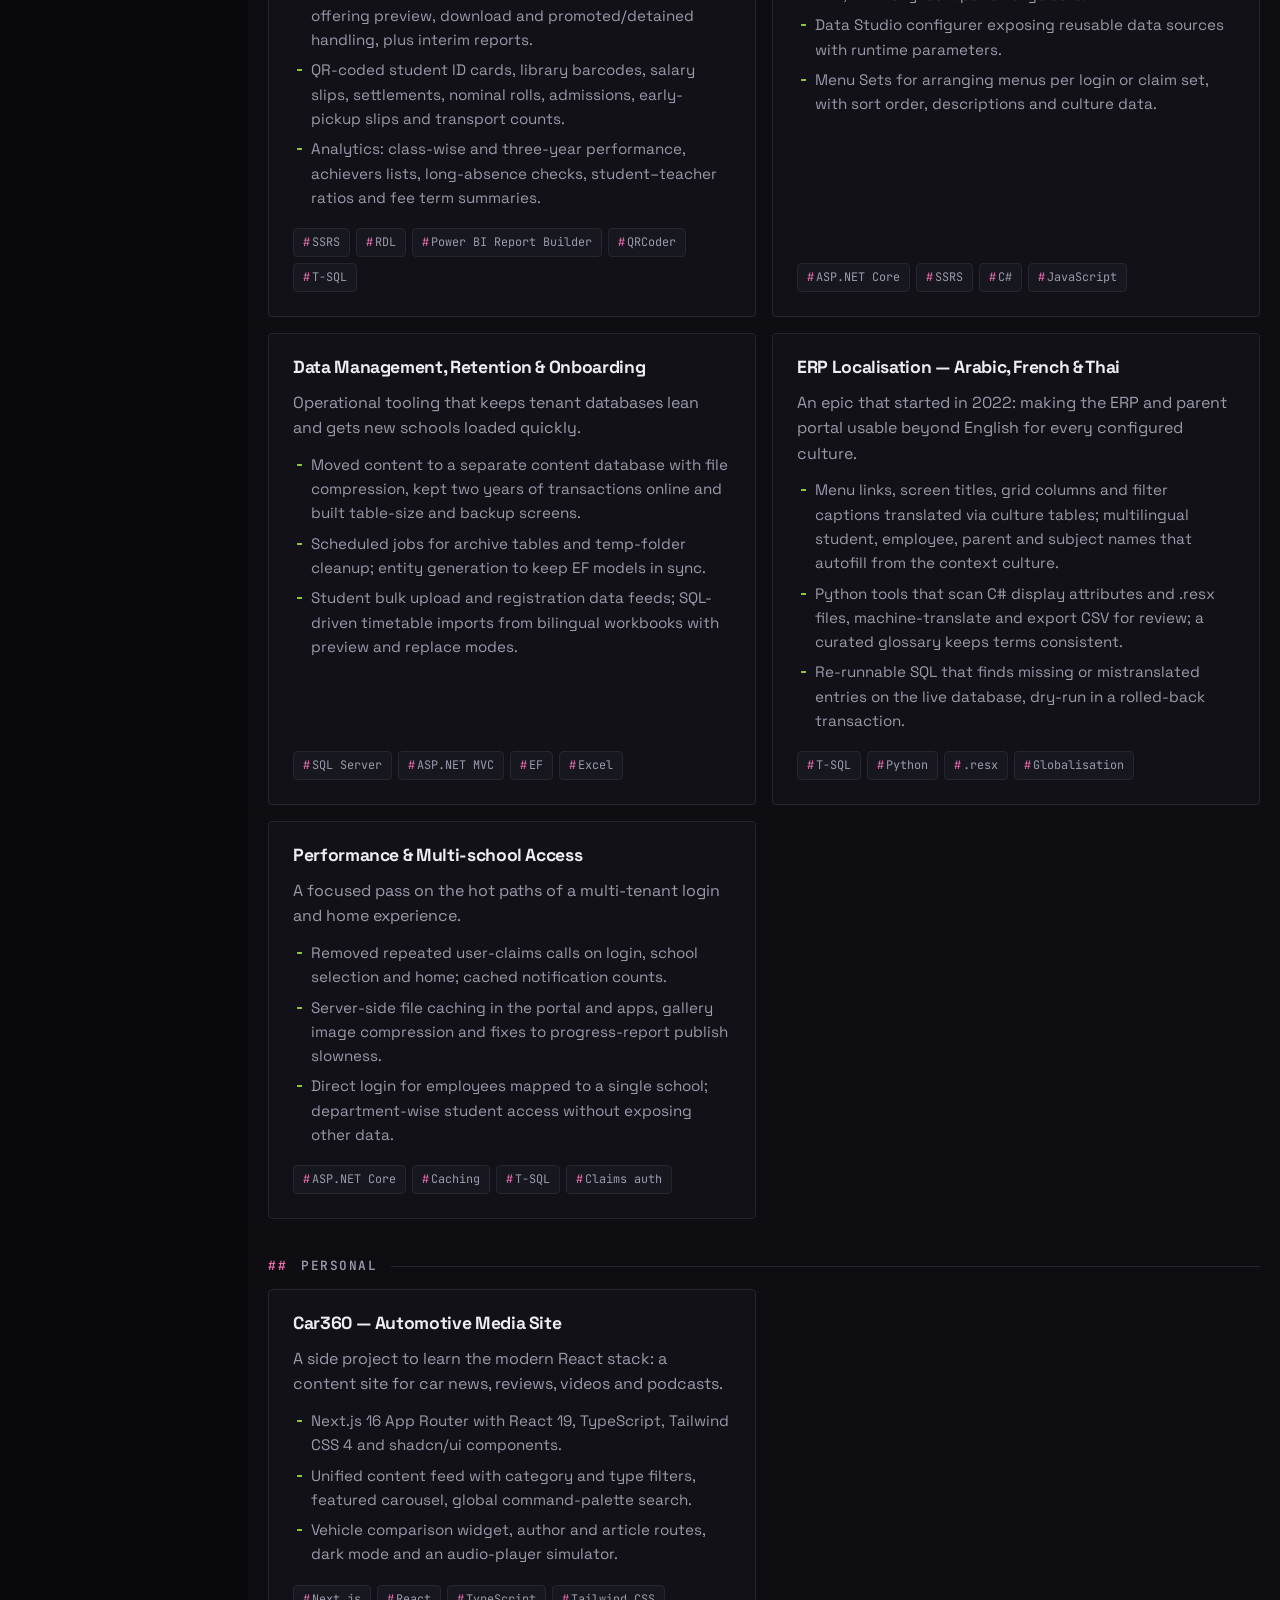
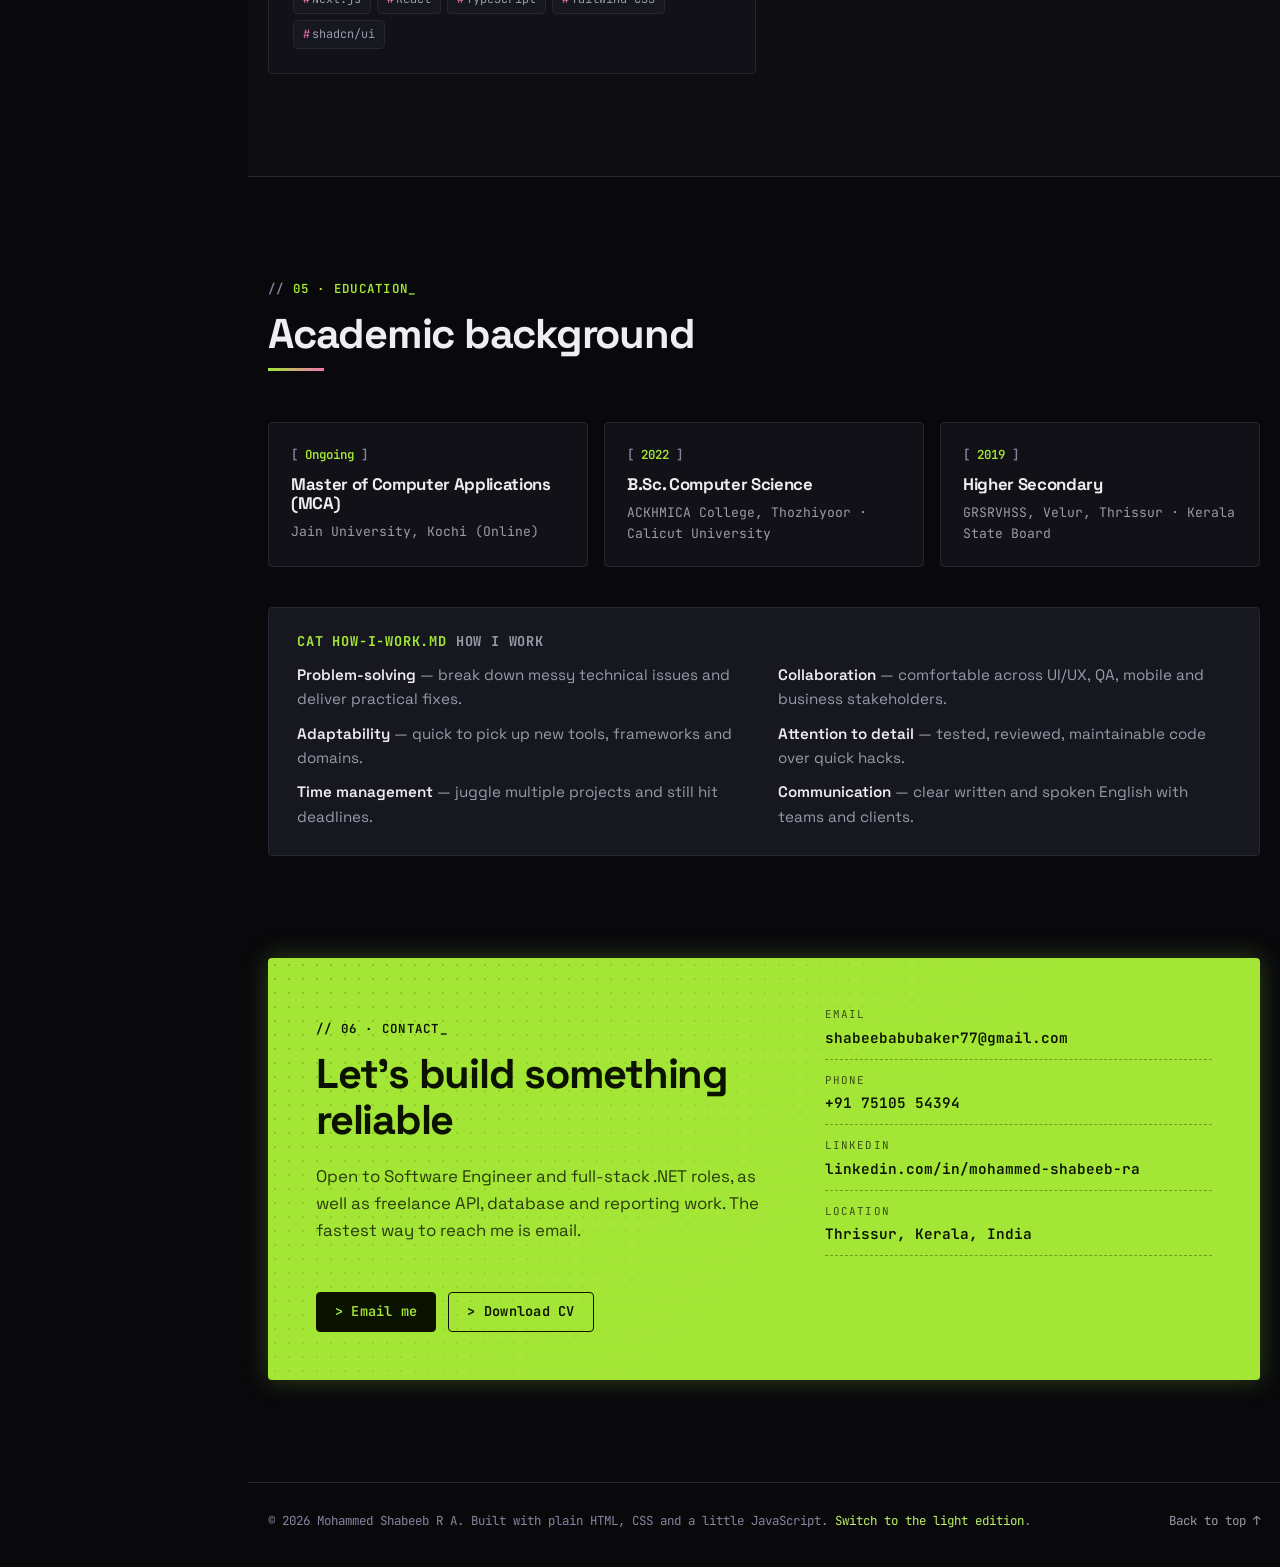
==== commit 33375447: "Render real statistic values without JavaScript Counters now carry their final values in the HTML an" ====
--- a/index.html
+++ b/index.html
@@ -72,7 +72,7 @@
   <link rel="preconnect" href="https://fonts.googleapis.com" />
   <link rel="preconnect" href="https://fonts.gstatic.com" crossorigin />
   <link href="https://fonts.googleapis.com/css2?family=Space+Grotesk:wght@400;500;600;700&family=JetBrains+Mono:wght@400;500;600;700&display=swap" rel="stylesheet" />
-  <link rel="stylesheet" href="styles.css?v=20261023e" />
+  <link rel="stylesheet" href="styles.css?v=20261024a" />
   <script>
     // Apply saved theme before paint to avoid a flash.
     (function () {
@@ -155,10 +155,10 @@
             </a>
           </div>
           <dl class="hero-stats">
-            <div><dt>Years of experience</dt><dd><span class="count" data-count="4">0</span><span class="accent">+</span></dd></div>
-            <div><dt>Faster DB response after tuning</dt><dd><span class="count" data-count="40">0</span><span class="accent">%</span></dd></div>
-            <div><dt>Fewer bugs via tests &amp; reviews</dt><dd><span class="count" data-count="20">0</span><span class="accent">%</span></dd></div>
-            <div><dt>Work items shipped (Azure DevOps)</dt><dd><span class="count" data-count="1.8" data-decimals="1">0</span>k<span class="accent">+</span></dd></div>
+            <div><dt>Years of experience</dt><dd><span class="count" data-count="4">4</span><span class="accent">+</span></dd></div>
+            <div><dt>Faster DB response after tuning</dt><dd><span class="count" data-count="40">40</span><span class="accent">%</span></dd></div>
+            <div><dt>Fewer bugs via tests &amp; reviews</dt><dd><span class="count" data-count="20">20</span><span class="accent">%</span></dd></div>
+            <div><dt>Work items shipped (Azure DevOps)</dt><dd><span class="count" data-count="1.8" data-decimals="1">1.8</span>k<span class="accent">+</span></dd></div>
           </dl>
         </div>
 
@@ -336,11 +336,11 @@
               </p>
 
               <dl class="numbers">
-                <div><dt>Work items owned</dt><dd class="count" data-count="1892">0</dd></div>
-                <div><dt>Features &amp; tasks</dt><dd class="count" data-count="968">0</dd></div>
-                <div><dt>Bugs fixed</dt><dd class="count" data-count="901">0</dd></div>
-                <div><dt>Critical / high severity</dt><dd class="count" data-count="554">0</dd></div>
-                <div><dt>Live-environment items</dt><dd class="count" data-count="850">0</dd></div>
+                <div><dt>Work items owned</dt><dd class="count" data-count="1892">1,892</dd></div>
+                <div><dt>Features &amp; tasks</dt><dd class="count" data-count="968">968</dd></div>
+                <div><dt>Bugs fixed</dt><dd class="count" data-count="901">901</dd></div>
+                <div><dt>Critical / high severity</dt><dd class="count" data-count="554">554</dd></div>
+                <div><dt>Live-environment items</dt><dd class="count" data-count="850">850</dd></div>
               </dl>
               <p class="numbers-note">From Azure DevOps, July 2022 to October 2026.</p>
 
@@ -759,6 +759,6 @@
   <button class="to-top" type="button" aria-label="Back to top" title="Back to top">
     <svg viewBox="0 0 24 24" width="18" height="18" fill="none" stroke="currentColor" stroke-width="2.2" stroke-linecap="round" stroke-linejoin="round" aria-hidden="true"><path d="M12 19V5M5 12l7-7 7 7"/></svg>
   </button>
-  <script src="script.js?v=20261023e" defer></script>
+  <script src="script.js?v=20261024a" defer></script>
 </body>
 </html>
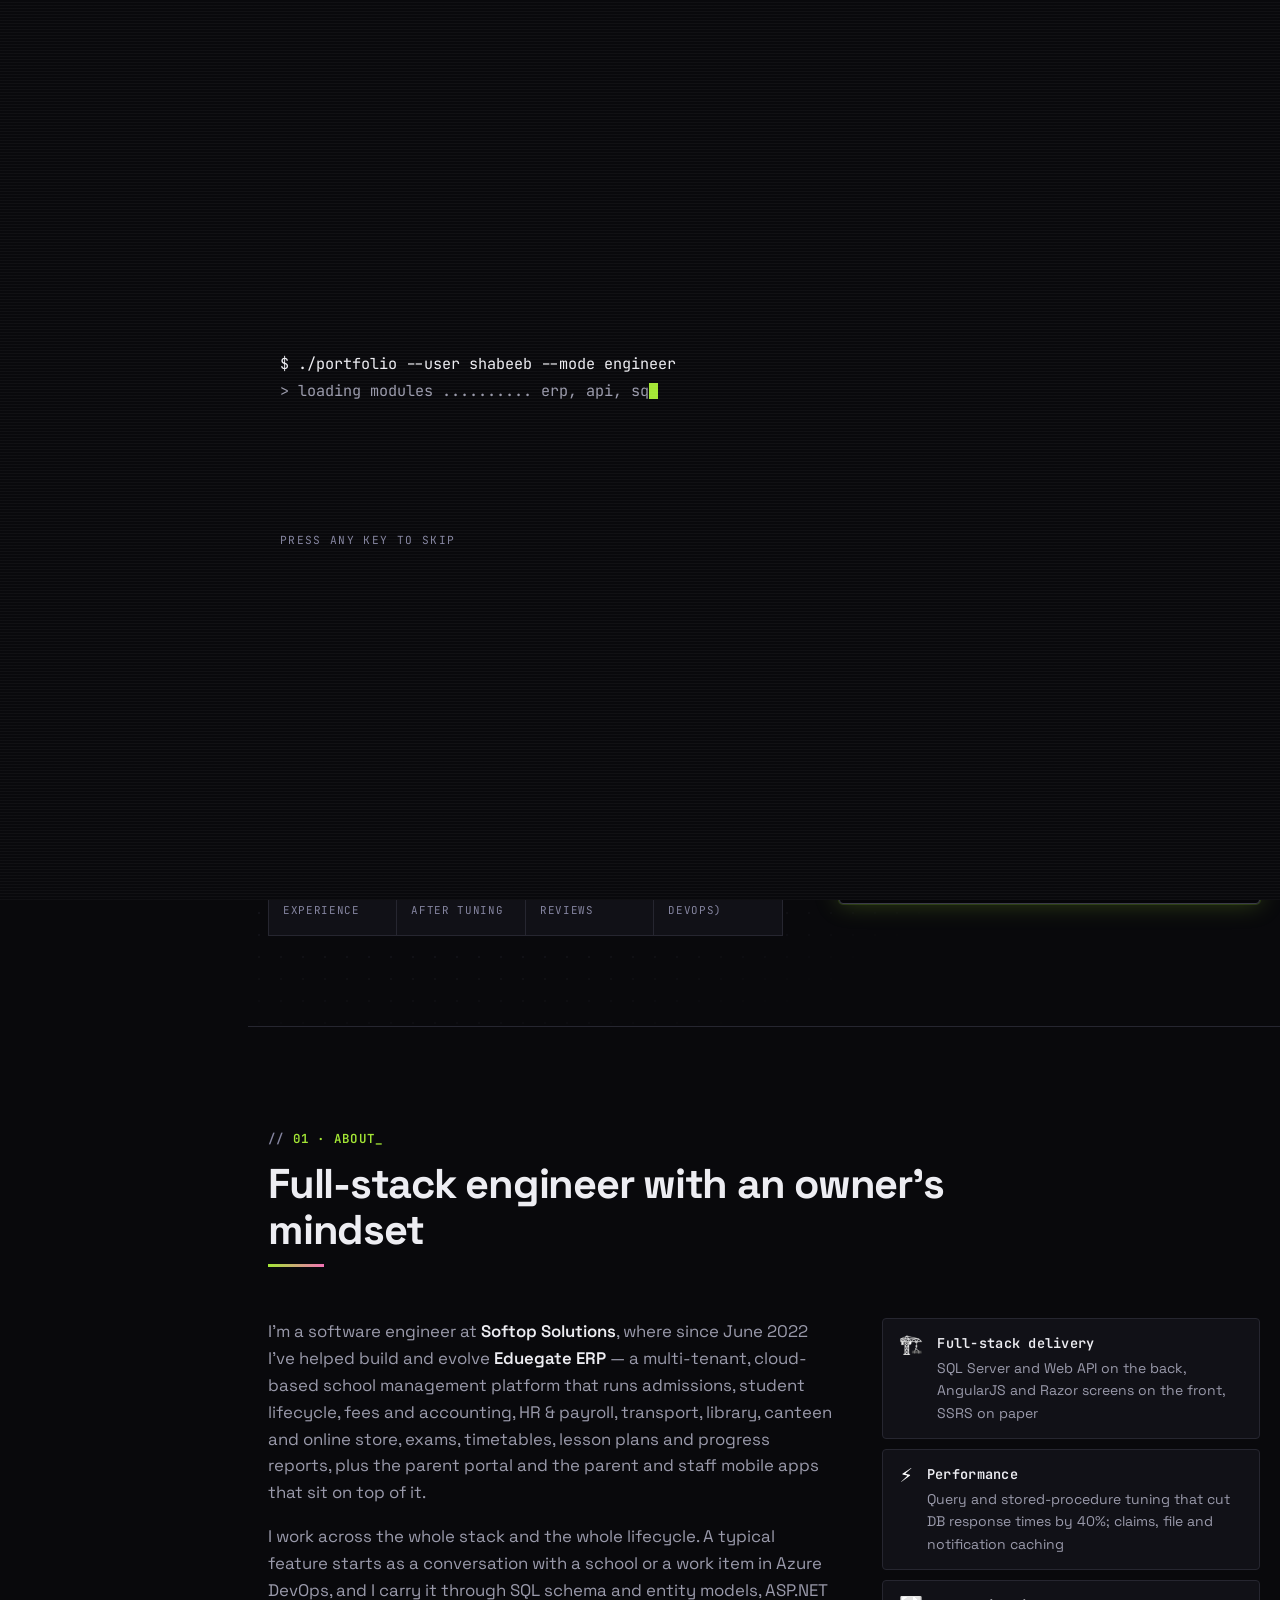
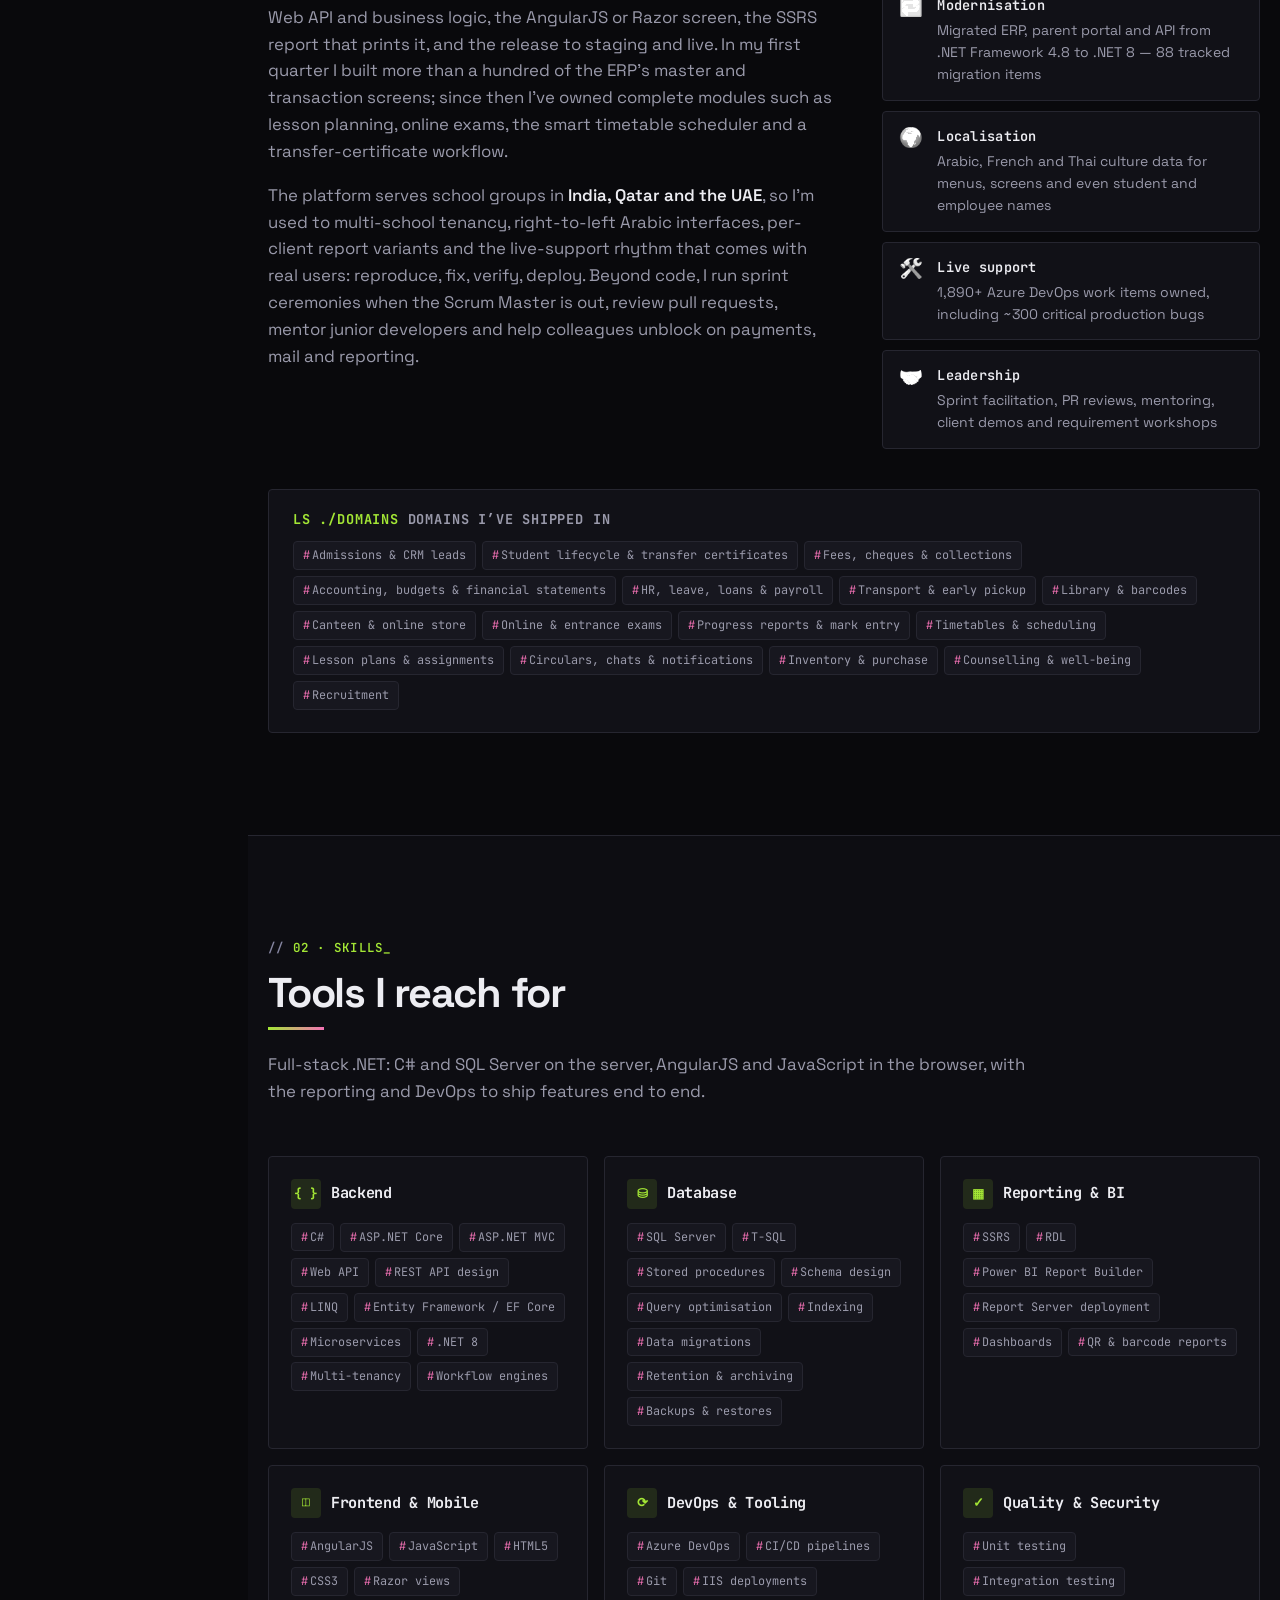
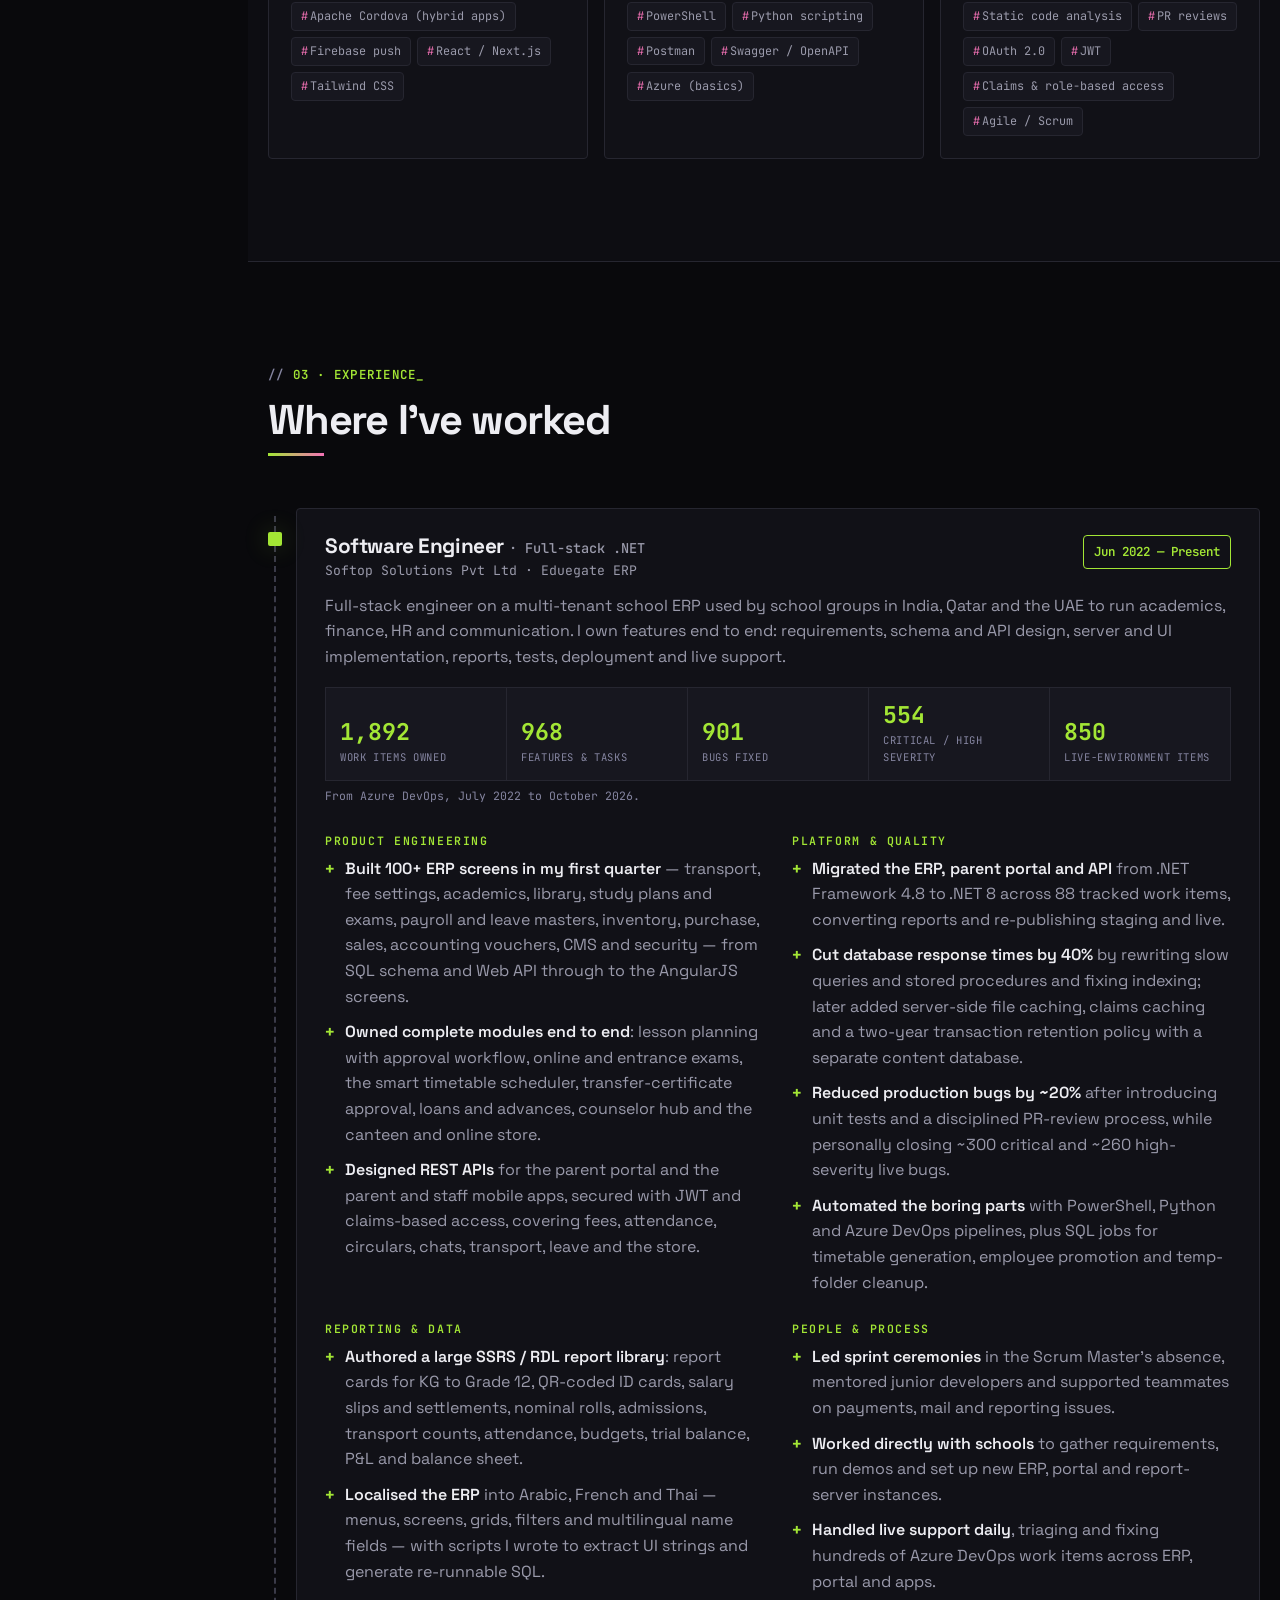
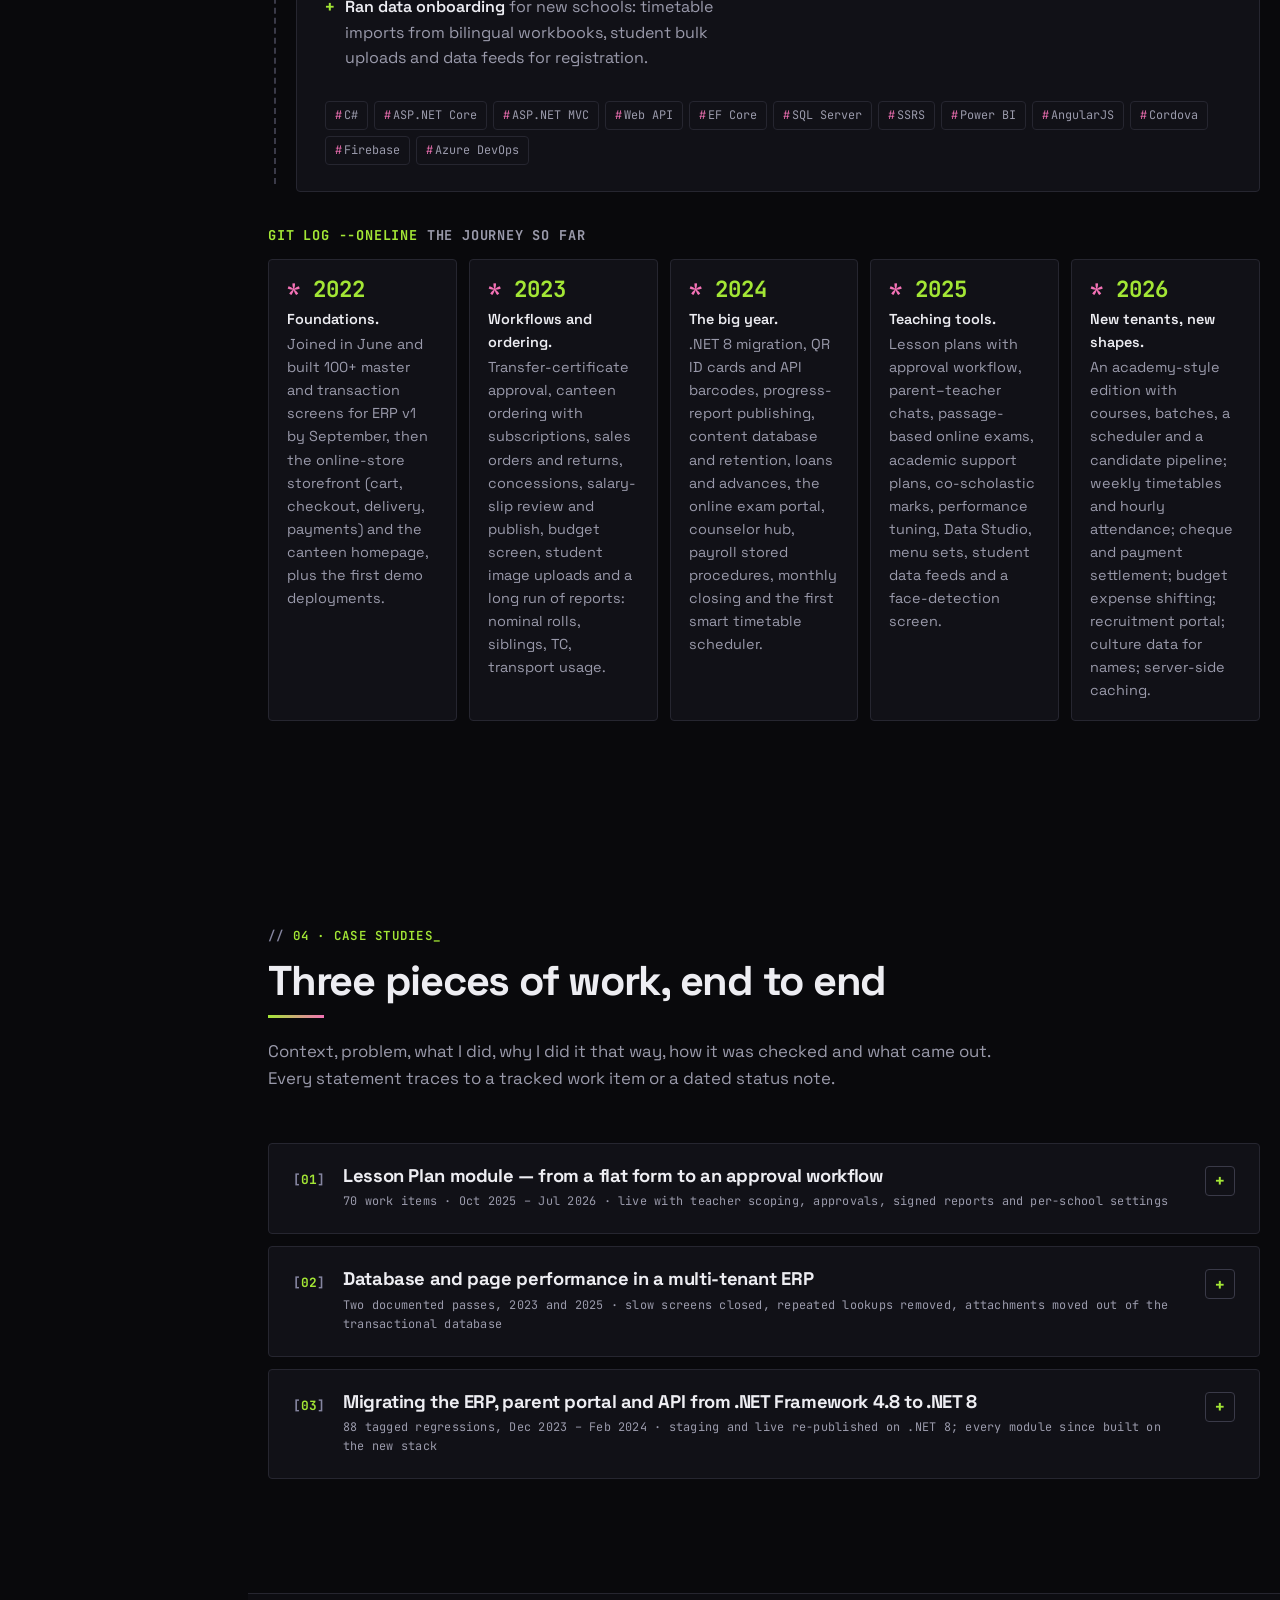
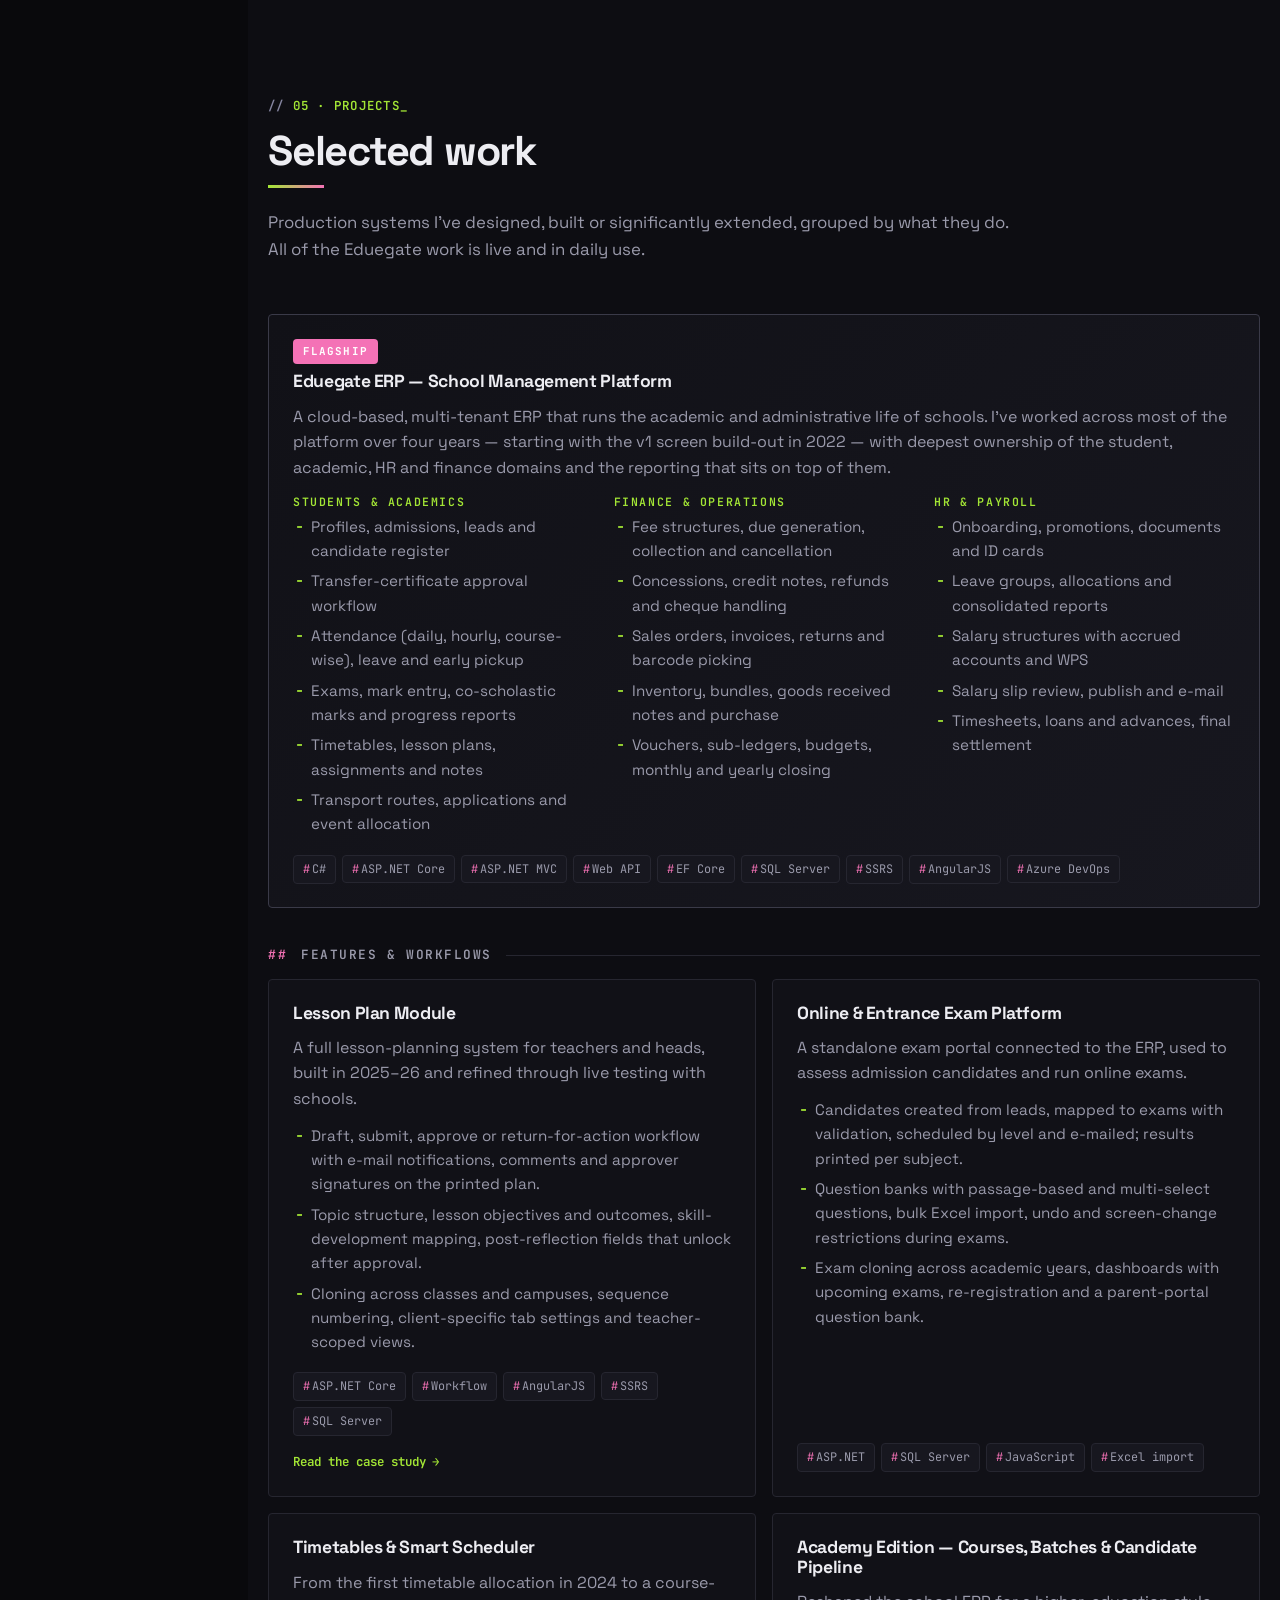
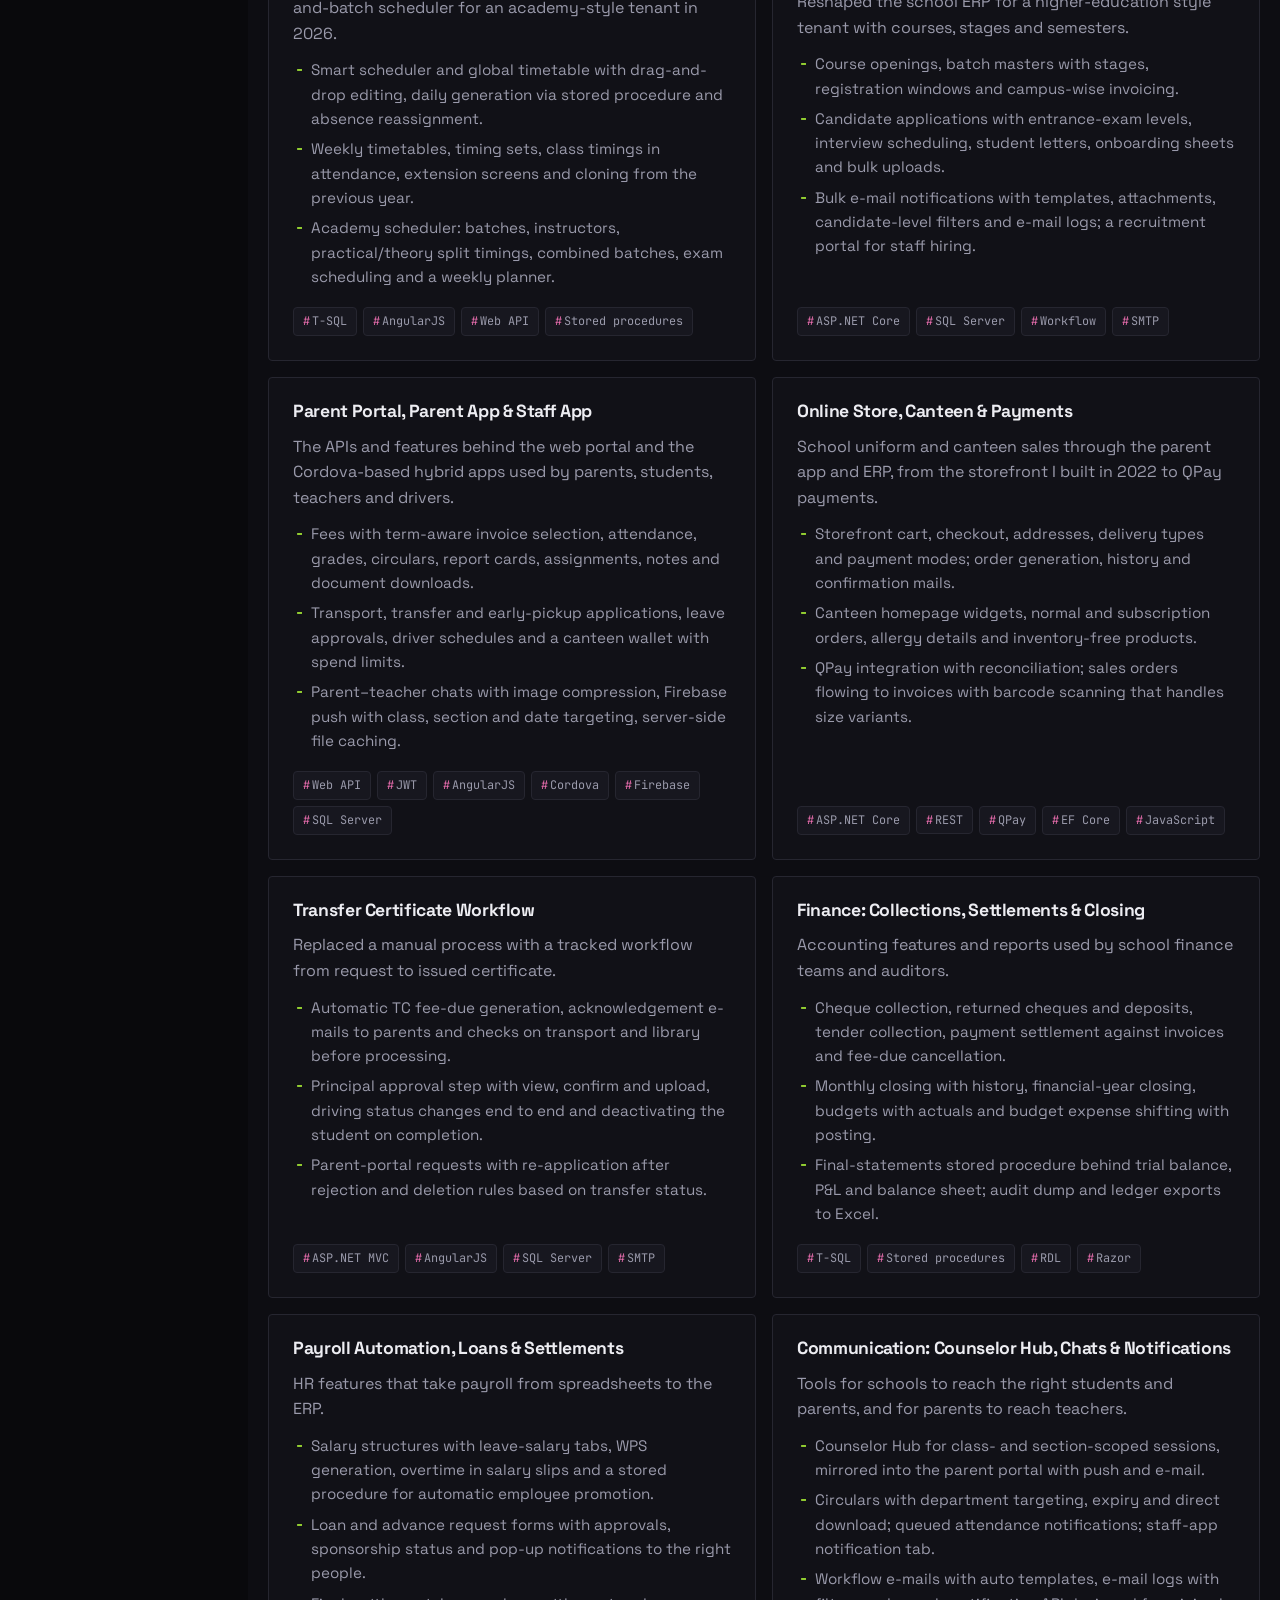
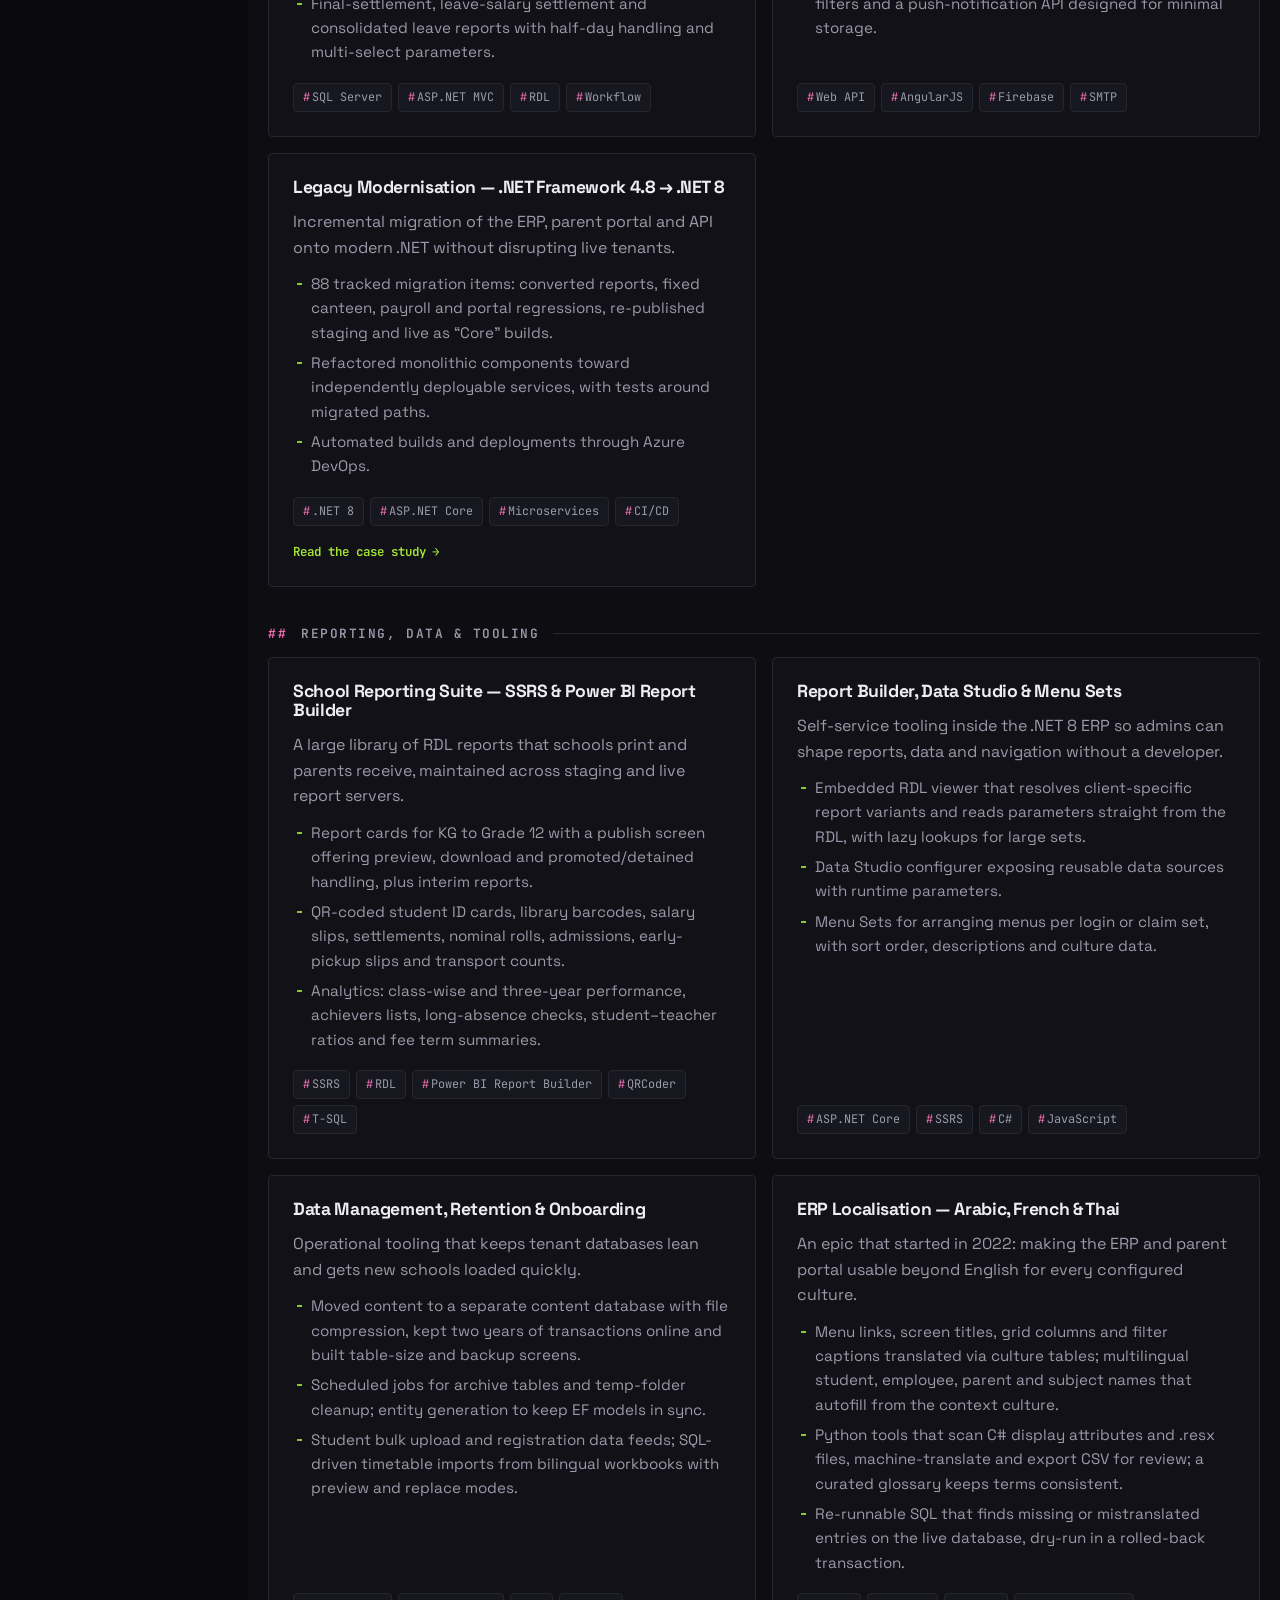
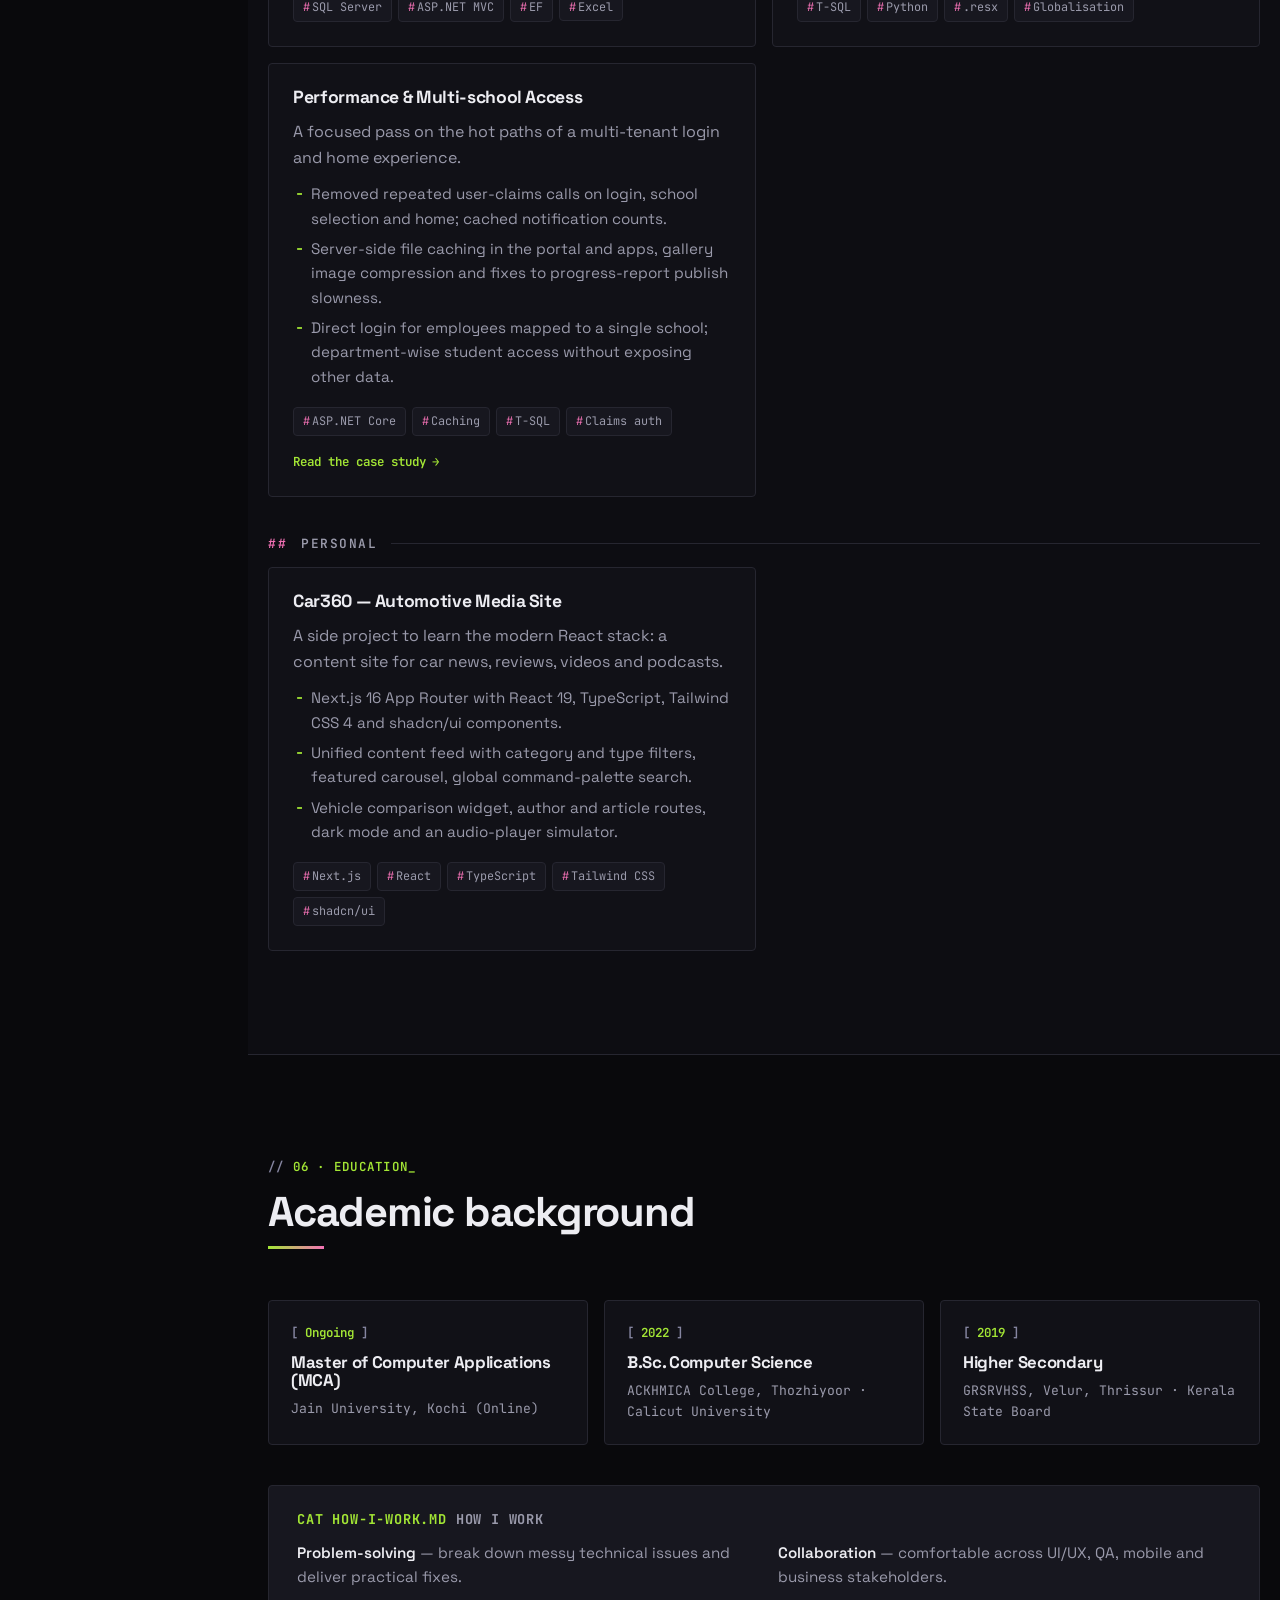
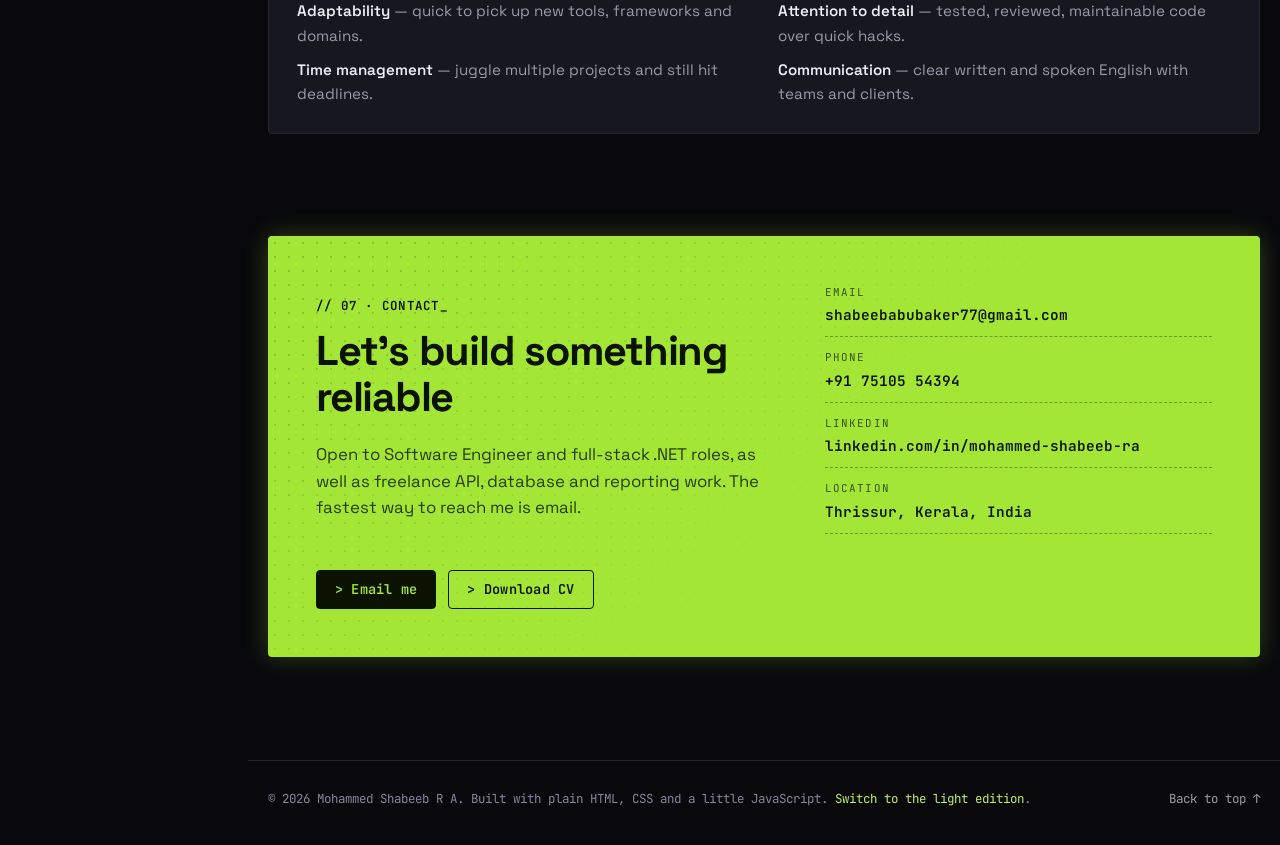
==== commit 94bcff98: "Add case studies section to both editions Three expandable studies between Experience and Projects: " ====
--- a/index.html
+++ b/index.html
@@ -72,7 +72,7 @@
   <link rel="preconnect" href="https://fonts.googleapis.com" />
   <link rel="preconnect" href="https://fonts.gstatic.com" crossorigin />
   <link href="https://fonts.googleapis.com/css2?family=Space+Grotesk:wght@400;500;600;700&family=JetBrains+Mono:wght@400;500;600;700&display=swap" rel="stylesheet" />
-  <link rel="stylesheet" href="styles.css?v=20261024a" />
+  <link rel="stylesheet" href="styles.css?v=20261024b" />
   <script>
     // Apply saved theme before paint to avoid a flash.
     (function () {
@@ -114,6 +114,7 @@
           <li><a href="#about">About</a></li>
           <li><a href="#skills">Skills</a></li>
           <li><a href="#experience">Experience</a></li>
+          <li><a href="#cases">Case studies</a></li>
           <li><a href="#projects">Projects</a></li>
           <li><a href="#education">Education</a></li>
           <li><a href="#contact">Contact</a></li>
@@ -416,11 +417,177 @@
       </div>
     </section>
 
+    <!-- ============ CASE STUDIES ============ -->
+    <section id="cases" class="section">
+      <div class="container">
+        <div class="section-head reveal">
+          <p class="section-kicker">04 · Case studies</p>
+          <h2>Three pieces of work, end to end</h2>
+          <p class="section-lede">Context, problem, what I did, why I did it that way, how it was checked and what came out. Every statement traces to a tracked work item or a dated status note.</p>
+        </div>
+
+        <details class="case reveal" id="case-lesson-plan">
+          <summary>
+            <span class="case-index">01</span>
+            <span class="case-title">
+              <h3>Lesson Plan module — from a flat form to an approval workflow</h3>
+              <span class="case-outcome">70 work items · Oct 2025 – Jul 2026 · live with teacher scoping, approvals, signed reports and per-school settings</span>
+            </span>
+            <span class="case-toggle" aria-hidden="true"></span>
+          </summary>
+          <div class="case-body">
+            <div class="case-part">
+              <h4>Context</h4>
+              <p>Teachers plan lessons per class, subject and topic; heads of section review them; parents see approved plans in the portal and app. A simple Lesson Plan screen had existed since the 2022 build-out, but it was a flat entry with no review step.</p>
+            </div>
+            <div class="case-part">
+              <h4>Problem</h4>
+              <p>Schools wanted lesson plans to be a governed document: submitted by the teacher, approved by a head, printable with the approver’s signature, and hidden from others until approved. The old screen showed every subject to every teacher, had no draft state, no history and no notifications, and long content failed to save.</p>
+            </div>
+            <div class="case-part wide">
+              <h4>My contribution</h4>
+              <ul>
+                <li>Designed the approval workflow — Draft, Submitted, Approved or Action Required — with a workflow log, step comments and e-mail notifications on approval, return and resubmission.</li>
+                <li>Scoped the screen to the logged-in teacher: teacher auto-filled from the login, subjects and sections filtered through the class-subject and class-teacher mappings.</li>
+                <li>Restructured the content into chapters, topics, objectives and outcomes, with a skill-development list maintained by the heads.</li>
+                <li>Added post-reflection fields that unlock only after approval, cloning that resets state and comments, sequence numbers, date ranges and cross-campus class mapping.</li>
+                <li>Built the printable report with approver signature and date, and client-specific settings to enable or hide tabs per school.</li>
+                <li>Fixed the data-layer limits that broke long text in content fields.</li>
+              </ul>
+            </div>
+            <div class="case-part">
+              <h4>Technical choices</h4>
+              <ul>
+                <li>Reused the ERP’s workflow engine and e-mail templates instead of a bespoke state machine, so lesson plans behave like every other approval in the product.</li>
+                <li>Enforced teacher scoping in the query layer via the existing mappings, not in the UI, so the parent portal and reports inherit the same rules.</li>
+                <li>Kept per-school differences in a settings table so one codebase serves every tenant.</li>
+              </ul>
+            </div>
+            <div class="case-part">
+              <h4>Validation</h4>
+              <p>A structured live-testing round with a school produced a consolidated feedback item and 39 tracked bugs between December 2025 and July 2026, each retested by QA. Workflow e-mails were re-verified after a regression.</p>
+            </div>
+            <div class="case-part">
+              <h4>Outcome</h4>
+              <p>The module is live with the approval workflow, teacher scoping, printable approved plans and per-school configuration, and is now the pattern for other approval-based features.</p>
+            </div>
+            <div class="case-part">
+              <h4>Evidence</h4>
+              <p>70 Azure DevOps work items (31 tasks, 39 bugs) spanning October 2025 to July 2026. No product screenshots are shown here; the workflow and data model are described rather than pictured.</p>
+            </div>
+          </div>
+        </details>
+
+        <details class="case reveal" id="case-performance">
+          <summary>
+            <span class="case-index">02</span>
+            <span class="case-title">
+              <h3>Database and page performance in a multi-tenant ERP</h3>
+              <span class="case-outcome">Two documented passes, 2023 and 2025 · slow screens closed, repeated lookups removed, attachments moved out of the transactional database</span>
+            </span>
+            <span class="case-toggle" aria-hidden="true"></span>
+          </summary>
+          <div class="case-body">
+            <div class="case-part">
+              <h4>Context</h4>
+              <p>Each school group runs on its own SQL Server database that accumulates years of fee, attendance, payroll and document data. The ERP, parent portal and mobile apps all read from it, and attachments were stored inside the same database.</p>
+            </div>
+            <div class="case-part">
+              <h4>Problem</h4>
+              <p>In October 2023 the Student, Student Application and Employee edit screens and the Staff Attendance screen had become too slow on the largest tenants, and large uploads timed out before users saw a result. In July 2025 user claims were being fetched on every page, the activity stream listed everything unfiltered and notification counts were recomputed on each request.</p>
+            </div>
+            <div class="case-part wide">
+              <h4>My contribution</h4>
+              <ul>
+                <li>Rewrote the slow queries and stored procedures behind the edit screens and attendance listing and fixed indexing on the large tenant tables.</li>
+                <li>Ran the 2025 performance pass: removed the repeated claims call from login, school selection and home; filtered the activity stream; fixed the staff-attendance query; cached notification counts.</li>
+                <li>Introduced data retention: inventoried table sizes, moved attachment content to a separate content database with compression on save, and set a two-year online window for transaction rows.</li>
+                <li>Added server-side file caching for the parent portal and apps, compressed gallery and chat images on save, and scheduled temp-folder cleanup on the database server.</li>
+              </ul>
+            </div>
+            <div class="case-part">
+              <h4>Technical choices</h4>
+              <ul>
+                <li>Measure first: the table-size inventory decided what to move or archive before any code changed.</li>
+                <li>Fix the query shape before adding caches; cache only data read on every request that changes rarely.</li>
+                <li>Move binary content out of the OLTP database rather than tuning around it, so backups, restores and index maintenance shrink too.</li>
+                <li>Retention as a scheduled job with an archive, not a one-off delete.</li>
+              </ul>
+            </div>
+            <div class="case-part">
+              <h4>Validation</h4>
+              <p>The 2023 slow-screen bugs were retested by QA on the affected tenants and closed. The 2025 items were tracked one by one in the daily status notes until each listing behaved correctly.</p>
+            </div>
+            <div class="case-part">
+              <h4>Outcome</h4>
+              <p>Edit and attendance screens returned to acceptable speed on the largest tenants; login and home stopped re-fetching claims; attachments now live outside the transactional database and transaction tables hold two years online.</p>
+            </div>
+            <div class="case-part">
+              <h4>Evidence</h4>
+              <p>Dated work items for each slow screen, the retention tasks and the caching work, plus the July 2025 status notes. Query changes are described in general terms; no client data or internal schemas are shown.</p>
+            </div>
+          </div>
+        </details>
+
+        <details class="case reveal" id="case-migration">
+          <summary>
+            <span class="case-index">03</span>
+            <span class="case-title">
+              <h3>Migrating the ERP, parent portal and API from .NET Framework 4.8 to .NET 8</h3>
+              <span class="case-outcome">88 tagged regressions, Dec 2023 – Feb 2024 · staging and live re-published on .NET 8; every module since built on the new stack</span>
+            </span>
+            <span class="case-toggle" aria-hidden="true"></span>
+          </summary>
+          <div class="case-body">
+            <div class="case-part">
+              <h4>Context</h4>
+              <p>The ERP, parent portal and shared API were built on .NET Framework 4.8 with ASP.NET MVC, Web API, Entity Framework 6 and AngularJS front-ends on IIS. In late 2023 the platform moved to .NET 8 for long-term support, performance and hosting flexibility.</p>
+            </div>
+            <div class="case-part">
+              <h4>Problem</h4>
+              <p>A large multi-module monolith had to keep serving live schools while being ported. The hard parts were where the frameworks differ: request pipeline and sessions, authentication and claims, entity model generation, file upload and download, SSRS report rendering, the payment gateway and mail, and a front-end bundling step the old framework had provided.</p>
+            </div>
+            <div class="case-part wide">
+              <h4>My contribution</h4>
+              <ul>
+                <li>Worked the migration fix queue daily from December 2023 to February 2024: 88 regressions tagged for the migration, 85 closed, across canteen orders and invoices, salary slips, parent-portal login, fee payment and mail, credit notes and concessions, fee due generation and refunds, timesheets, OTP, exports and slow uploads.</li>
+                <li>Converted reports for the new report server and set up the staging and live report servers.</li>
+                <li>Published the .NET 8 builds of the ERP, parent portal and API to staging and then live.</li>
+                <li>Added a front-end bundling step for the ERP’s JavaScript and CSS, and regenerated entity models for the new data layer.</li>
+                <li>Built later modules directly on .NET 8: the Report Builder with an embedded RDL viewer, Data Studio, Lesson Plans and the academy scheduler.</li>
+              </ul>
+            </div>
+            <div class="case-part">
+              <h4>Technical choices</h4>
+              <ul>
+                <li>Incremental, module-by-module porting with a parallel staging environment and its own report server rather than a single cut-over.</li>
+                <li>Kept the AngularJS front-ends and ported the controllers and services behind them, limiting the change surface.</li>
+                <li>Regression intake through a dedicated DevOps tag so migration defects were triaged apart from normal support.</li>
+                <li>Generated Entity Framework Core models from the database instead of hand-porting the EF6 classes.</li>
+              </ul>
+            </div>
+            <div class="case-part">
+              <h4>Validation</h4>
+              <p>Every migrated module went through staging publish, QA and the tagged regression queue. Live payments were re-verified against the gateway’s staging endpoint before go-live.</p>
+            </div>
+            <div class="case-part">
+              <h4>Outcome</h4>
+              <p>The ERP, parent portal and API were live on .NET 8 by early February 2024, and all product work since has been on the new stack.</p>
+            </div>
+            <div class="case-part">
+              <h4>Evidence</h4>
+              <p>The 88-item regression count and its date range in Azure DevOps, dated publish notes, and the modules built on the new runtime afterwards. Architecture is described generically; no internal code or URLs are shown.</p>
+            </div>
+          </div>
+        </details>
+      </div>
+    </section>
+
     <!-- ============ PROJECTS ============ -->
     <section id="projects" class="section section-alt">
       <div class="container">
         <div class="section-head reveal">
-          <p class="section-kicker">04 · Projects</p>
+          <p class="section-kicker">05 · Projects</p>
           <h2>Selected work</h2>
           <p class="section-lede">Production systems I’ve designed, built or significantly extended, grouped by what they do. All of the Eduegate work is live and in daily use.</p>
         </div>
@@ -484,6 +651,7 @@
               <li>Cloning across classes and campuses, sequence numbering, client-specific tab settings and teacher-scoped views.</li>
             </ul>
             <ul class="tags"><li>ASP.NET Core</li><li>Workflow</li><li>AngularJS</li><li>SSRS</li><li>SQL Server</li></ul>
+                      <a class="card-link" href="#case-lesson-plan">Read the case study <span aria-hidden="true">→</span></a>
           </article>
 
           <article class="project-card reveal">
@@ -594,6 +762,7 @@
               <li>Automated builds and deployments through Azure DevOps.</li>
             </ul>
             <ul class="tags"><li>.NET 8</li><li>ASP.NET Core</li><li>Microservices</li><li>CI/CD</li></ul>
+                      <a class="card-link" href="#case-migration">Read the case study <span aria-hidden="true">→</span></a>
           </article>
         </div>
 
@@ -652,6 +821,7 @@
               <li>Direct login for employees mapped to a single school; department-wise student access without exposing other data.</li>
             </ul>
             <ul class="tags"><li>ASP.NET Core</li><li>Caching</li><li>T-SQL</li><li>Claims auth</li></ul>
+                      <a class="card-link" href="#case-performance">Read the case study <span aria-hidden="true">→</span></a>
           </article>
         </div>
 
@@ -675,7 +845,7 @@
     <section id="education" class="section">
       <div class="container">
         <div class="section-head reveal">
-          <p class="section-kicker">05 · Education</p>
+          <p class="section-kicker">06 · Education</p>
           <h2>Academic background</h2>
         </div>
         <div class="edu-grid">
@@ -715,7 +885,7 @@
       <div class="container">
         <div class="contact-card reveal">
           <div>
-            <p class="section-kicker">06 · Contact</p>
+            <p class="section-kicker">07 · Contact</p>
             <h2>Let’s build something reliable</h2>
             <p class="section-lede">
               Open to Software Engineer and full-stack .NET roles, as well as freelance API, database and reporting work.
@@ -759,6 +929,6 @@
   <button class="to-top" type="button" aria-label="Back to top" title="Back to top">
     <svg viewBox="0 0 24 24" width="18" height="18" fill="none" stroke="currentColor" stroke-width="2.2" stroke-linecap="round" stroke-linejoin="round" aria-hidden="true"><path d="M12 19V5M5 12l7-7 7 7"/></svg>
   </button>
-  <script src="script.js?v=20261024a" defer></script>
+  <script src="script.js?v=20261024b" defer></script>
 </body>
 </html>
--- a/styles.css
+++ b/styles.css
@@ -571,3 +571,33 @@
 .to-top::after { content: ""; position: absolute; inset: -1px; border-radius: inherit; border: 1px solid var(--accent); opacity: 0; animation: ping 2.4s ease-out infinite; }
 @media (max-width: 600px) { .to-top { right: 16px; bottom: 16px; width: 42px; height: 42px; } }
 @media (prefers-reduced-motion: reduce) { .to-top { transform: none; } .to-top::after { display: none; } }
+
+/* ---------- Case studies (expandable) ---------- */
+.case { background: var(--surface); border: 1px solid var(--border); border-radius: var(--radius); margin-bottom: 12px; transition: border-color 0.2s ease, box-shadow 0.2s ease; }
+.case:hover, .case[open] { border-color: var(--accent); }
+.case[open] { box-shadow: var(--glow); }
+.case summary { list-style: none; cursor: pointer; display: flex; gap: 18px; align-items: flex-start; padding: 22px 24px; }
+.case summary::-webkit-details-marker { display: none; }
+.case summary:focus-visible { outline: 2px solid var(--accent); outline-offset: -2px; }
+.case-index { font-family: var(--font-mono); font-size: 0.8rem; font-weight: 700; color: var(--accent); padding-top: 4px; }
+.case-index::before { content: "["; color: var(--text-faint); } .case-index::after { content: "]"; color: var(--text-faint); }
+.case-title { flex: 1; display: flex; flex-direction: column; gap: 6px; min-width: 0; }
+.case-title h3 { margin: 0; font-size: 1.15rem; }
+.case-outcome { font-family: var(--font-mono); font-size: 0.74rem; color: var(--text-muted); letter-spacing: 0.02em; }
+.case-toggle { width: 30px; height: 30px; flex: none; display: grid; place-items: center; border: 1px solid var(--border-strong); border-radius: var(--radius); font-family: var(--font-mono); font-weight: 700; color: var(--accent); transition: transform 0.25s ease, background 0.2s ease; }
+.case-toggle::before { content: "+"; }
+.case[open] .case-toggle { background: var(--accent); color: var(--accent-ink); transform: rotate(45deg); }
+.case-body { padding: 0 24px 26px; display: grid; grid-template-columns: 1fr 1fr; gap: 18px 28px; border-top: 1px dashed var(--border); margin-top: 0; padding-top: 20px; }
+.case[open] .case-body { animation: caseIn 0.35s ease; }
+@keyframes caseIn { from { opacity: 0; transform: translateY(-6px); } to { opacity: 1; transform: none; } }
+.case-part h4 { margin: 0 0 8px; }
+.case-part p, .case-part li { color: var(--text-muted); font-size: 0.95rem; margin: 0; }
+.case-part ul { display: grid; gap: 6px; }
+.case-part li { position: relative; padding-left: 18px; }
+.case-part li::before { content: "-"; position: absolute; left: 2px; top: 0; color: var(--accent); font-family: var(--font-mono); font-weight: 700; }
+.case-part.wide { grid-column: 1 / -1; }
+@media (max-width: 760px) { .case-body { grid-template-columns: 1fr; } .case summary { padding: 18px; gap: 12px; } }
+.card-link { display: inline-flex; align-items: center; gap: 6px; margin-top: 4px; font-family: var(--font-mono); font-size: 0.78rem; font-weight: 600; color: var(--accent); }
+.card-link:hover { text-decoration: none; color: var(--accent-strong); gap: 10px; }
+.card-link { transition: gap 0.2s ease, color 0.15s ease; }
+@media (prefers-reduced-motion: reduce) { .case[open] .case-body { animation: none; } }
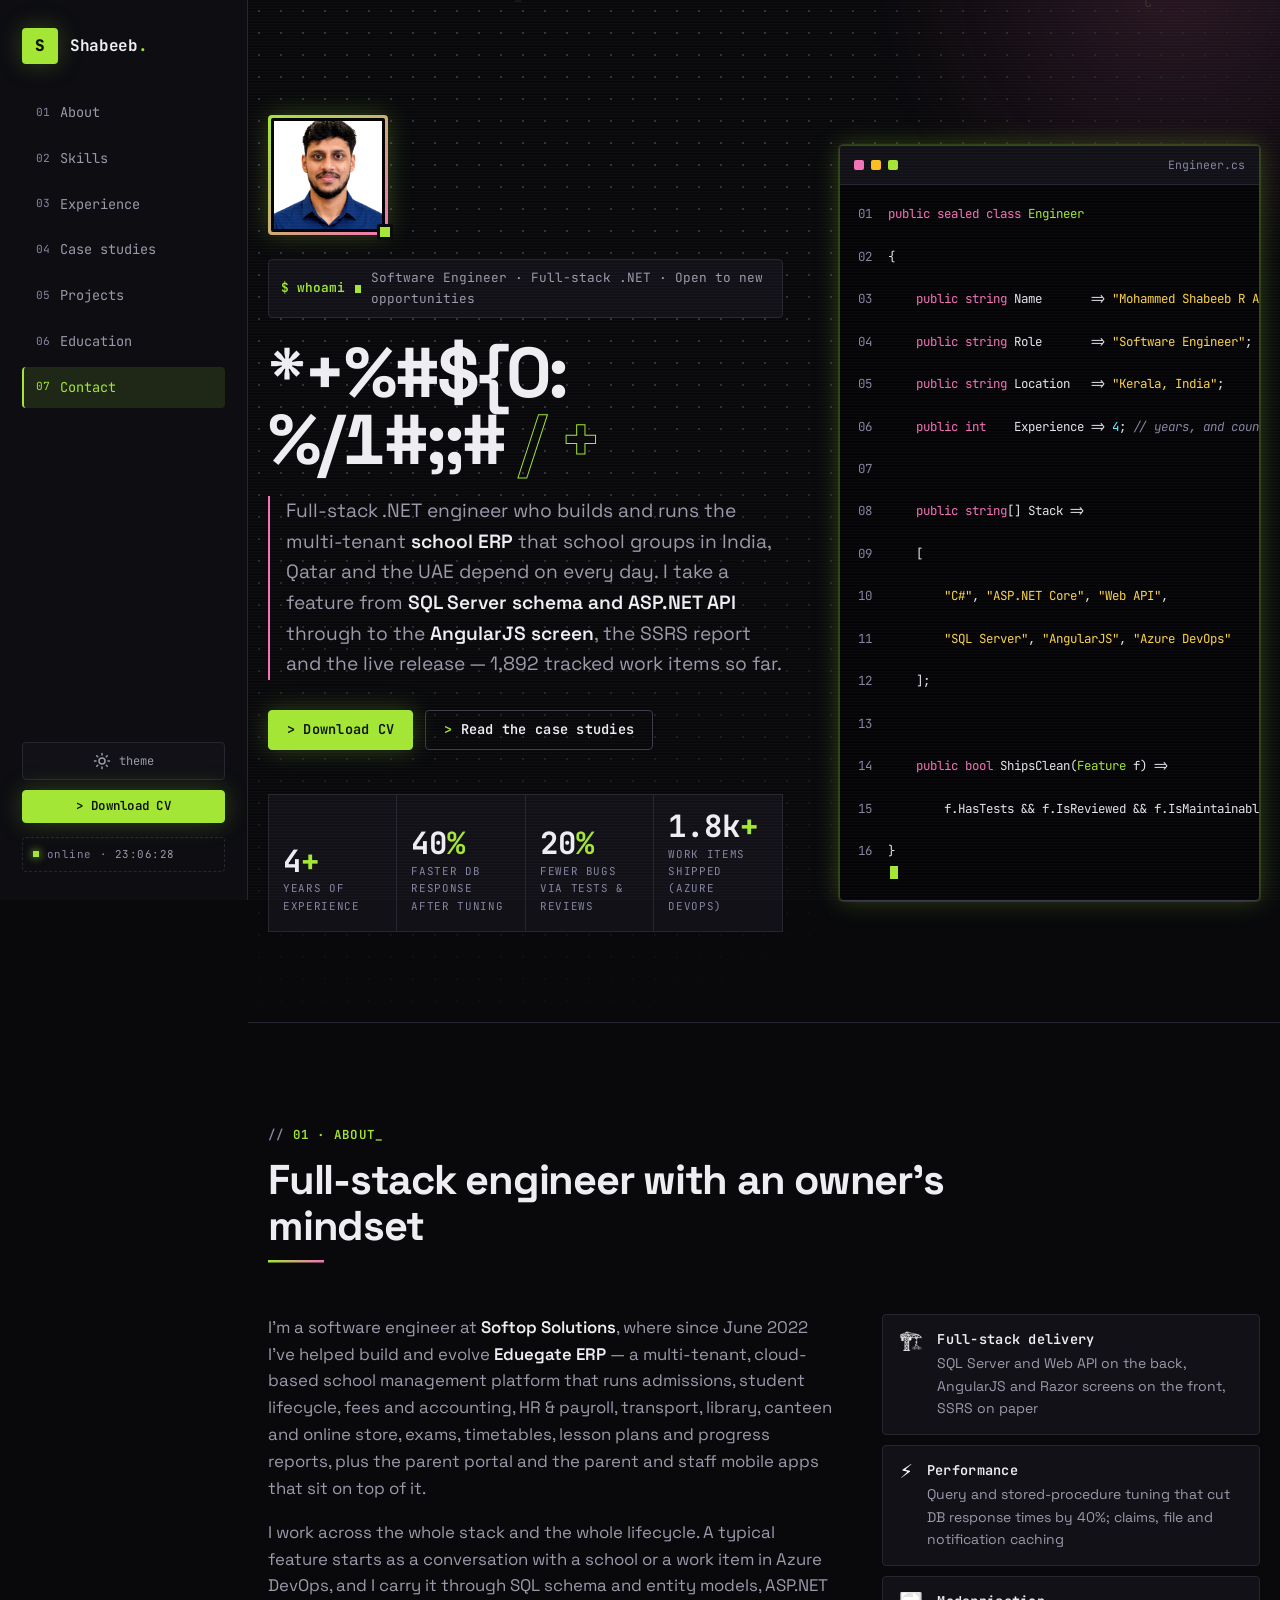
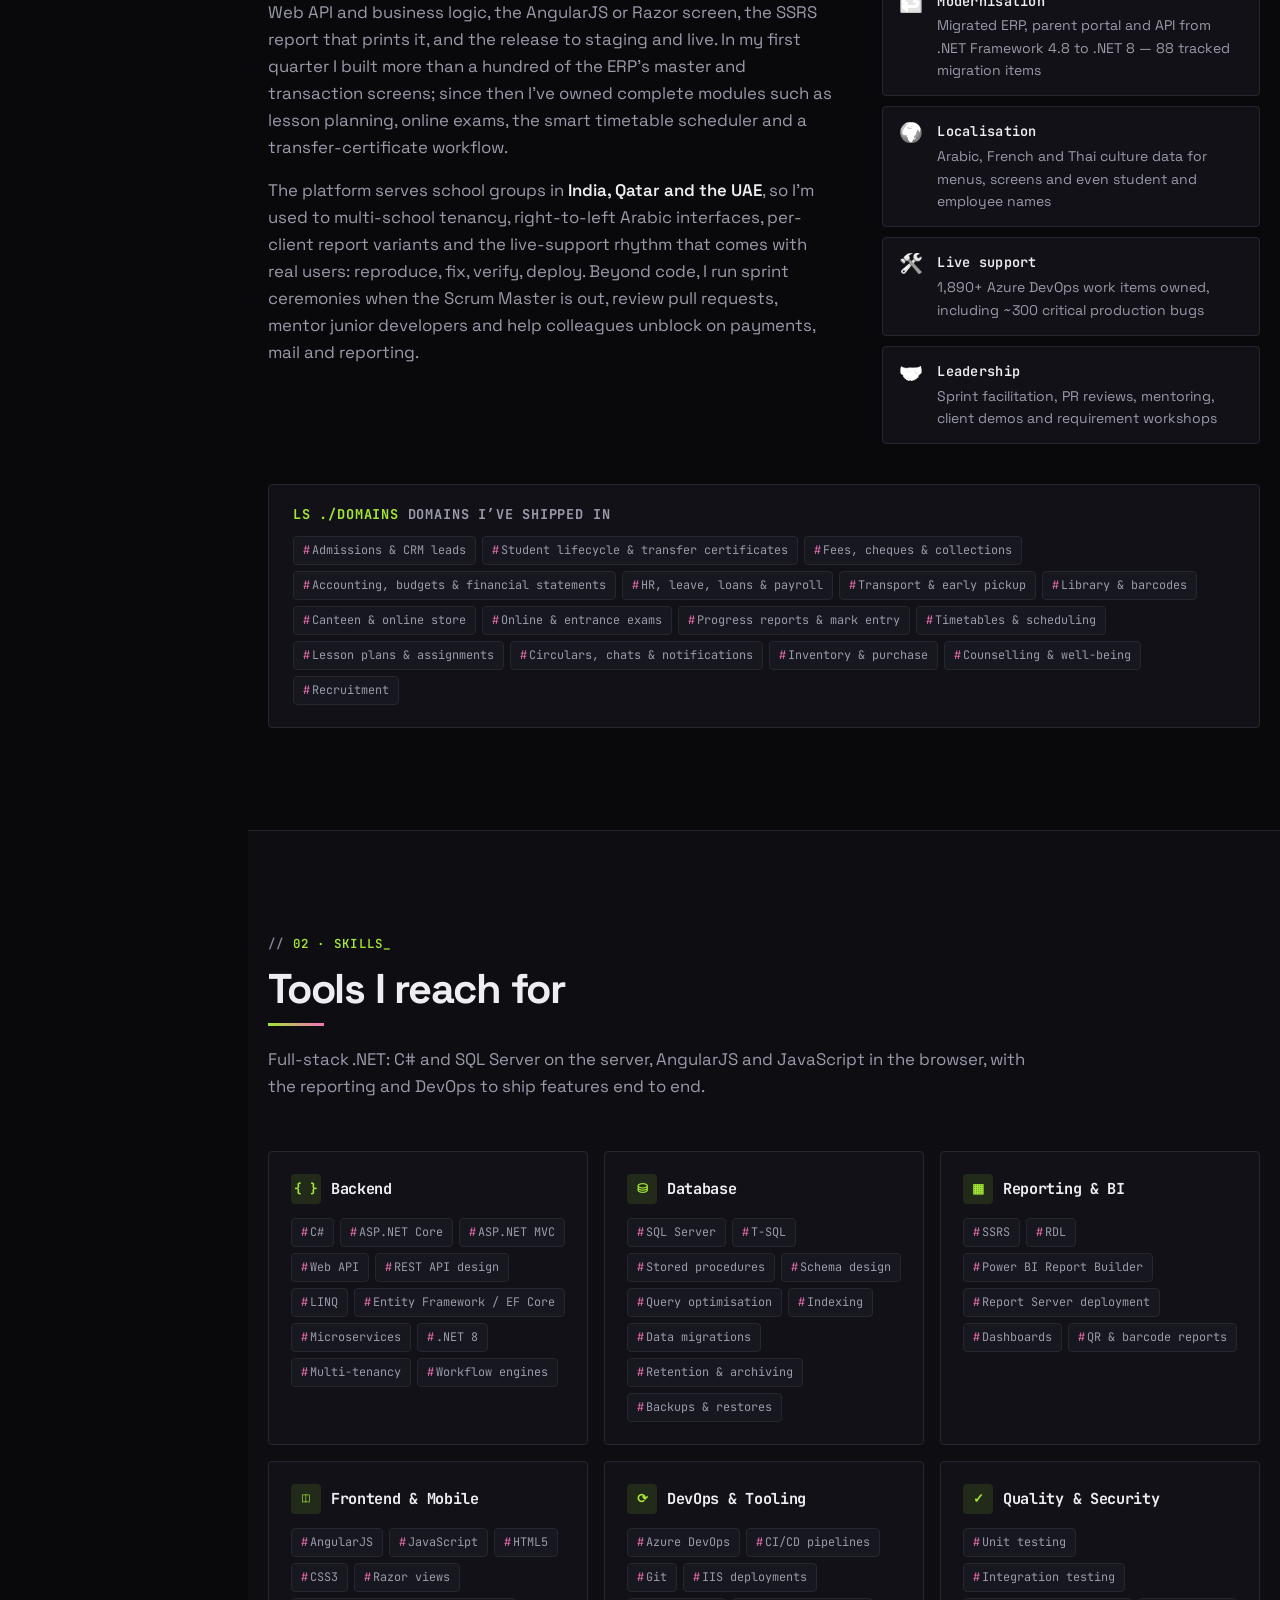
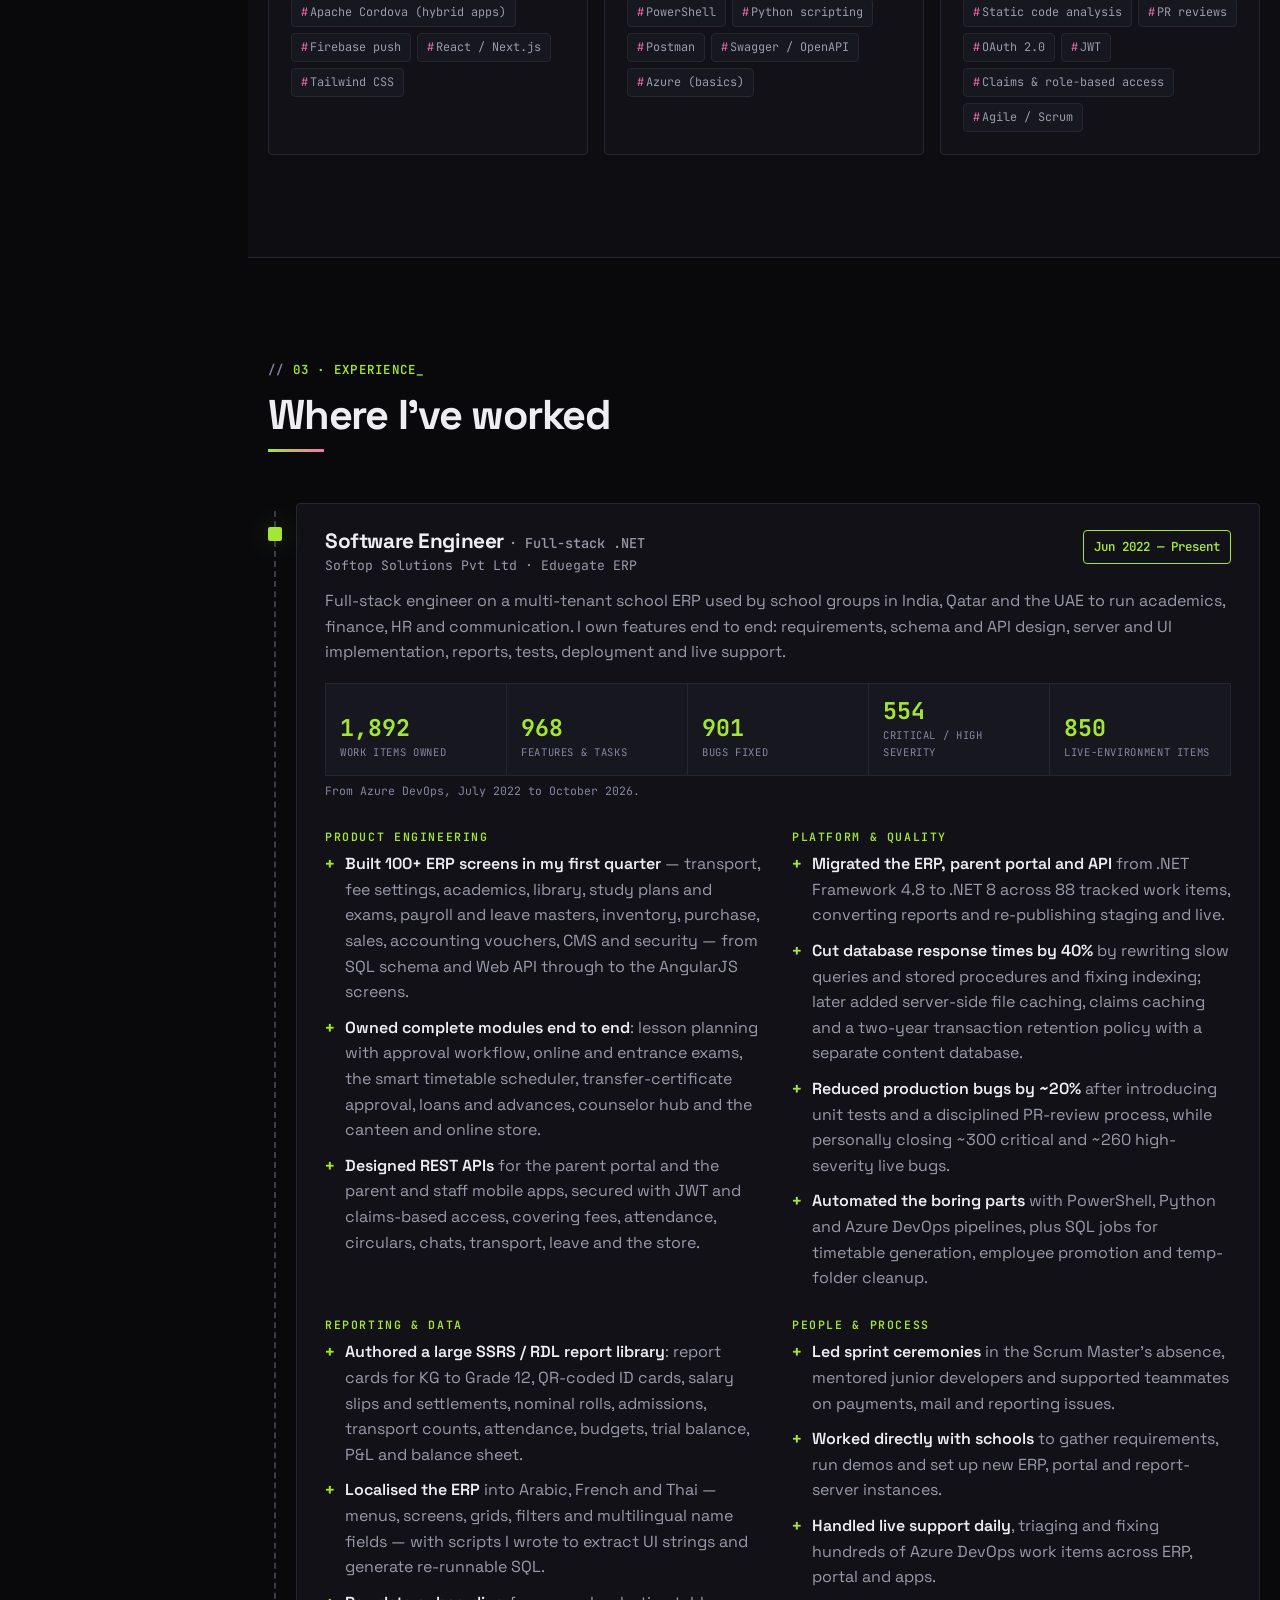
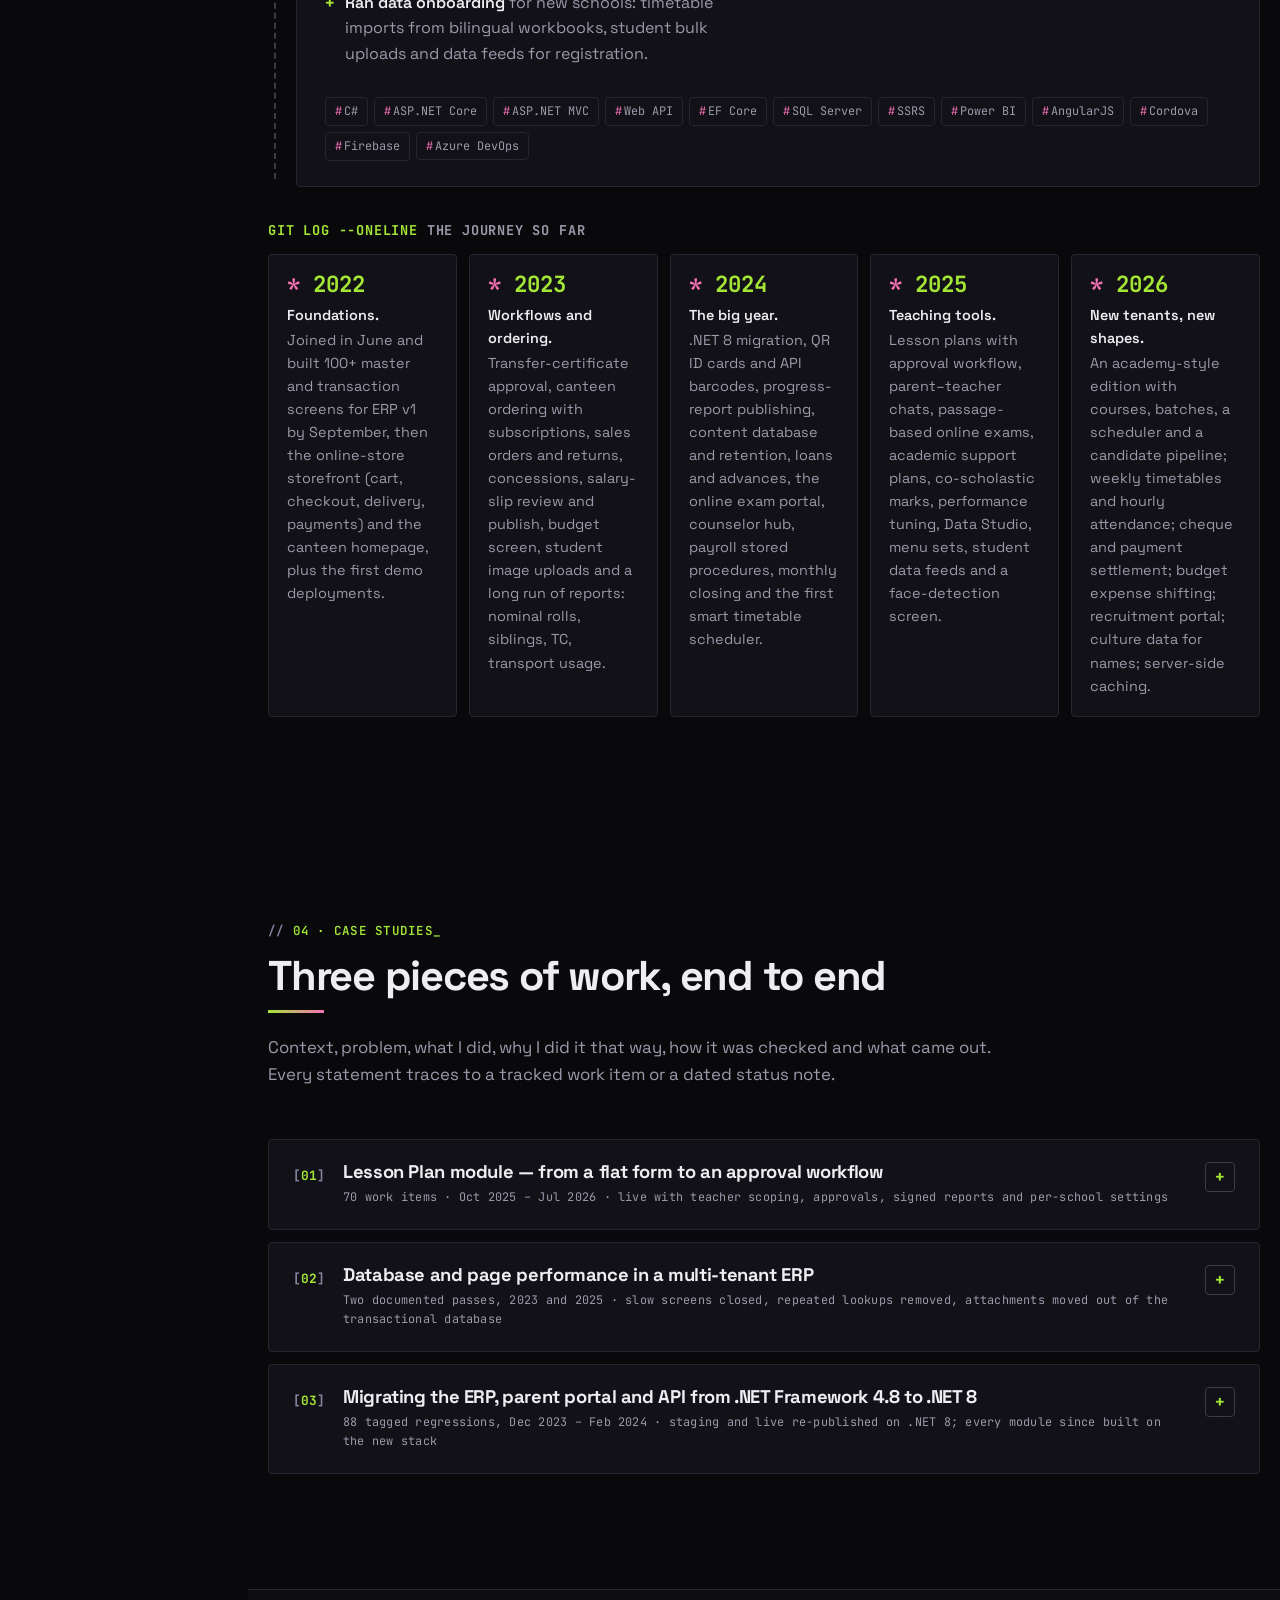
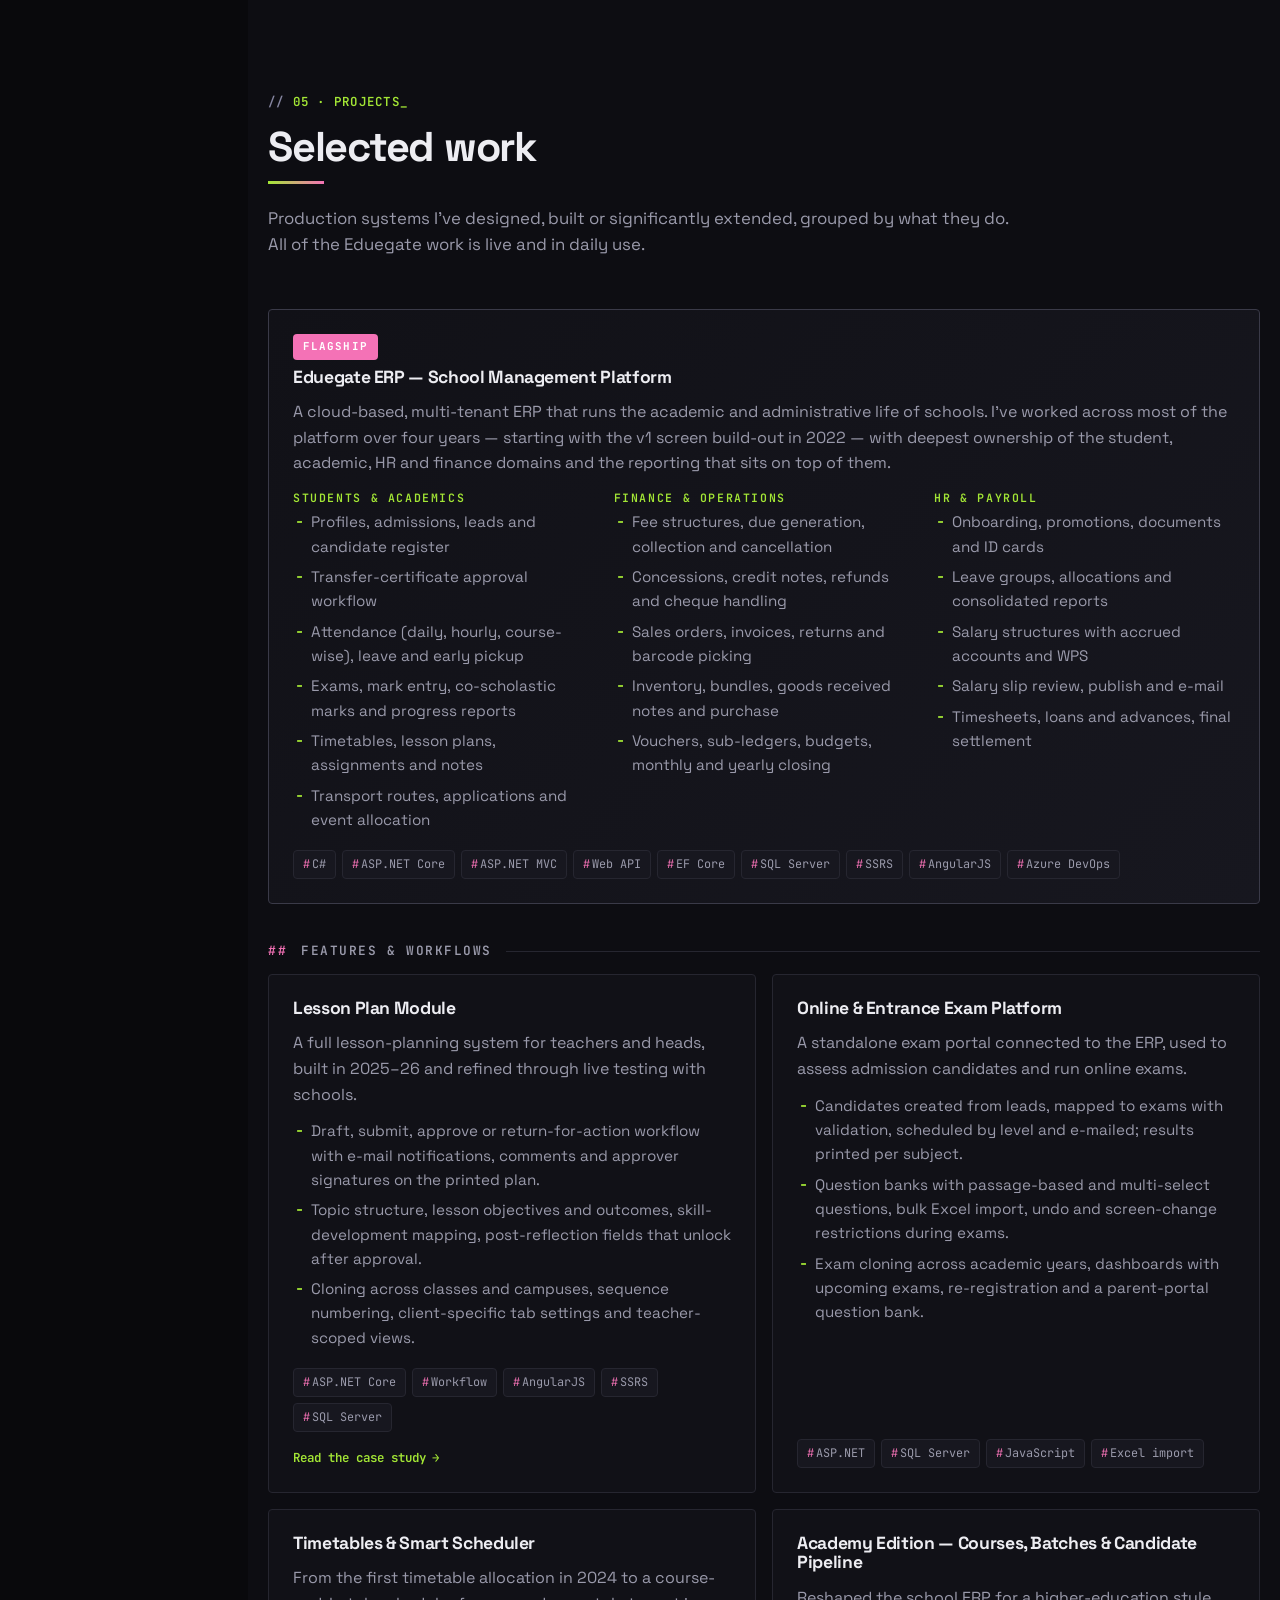
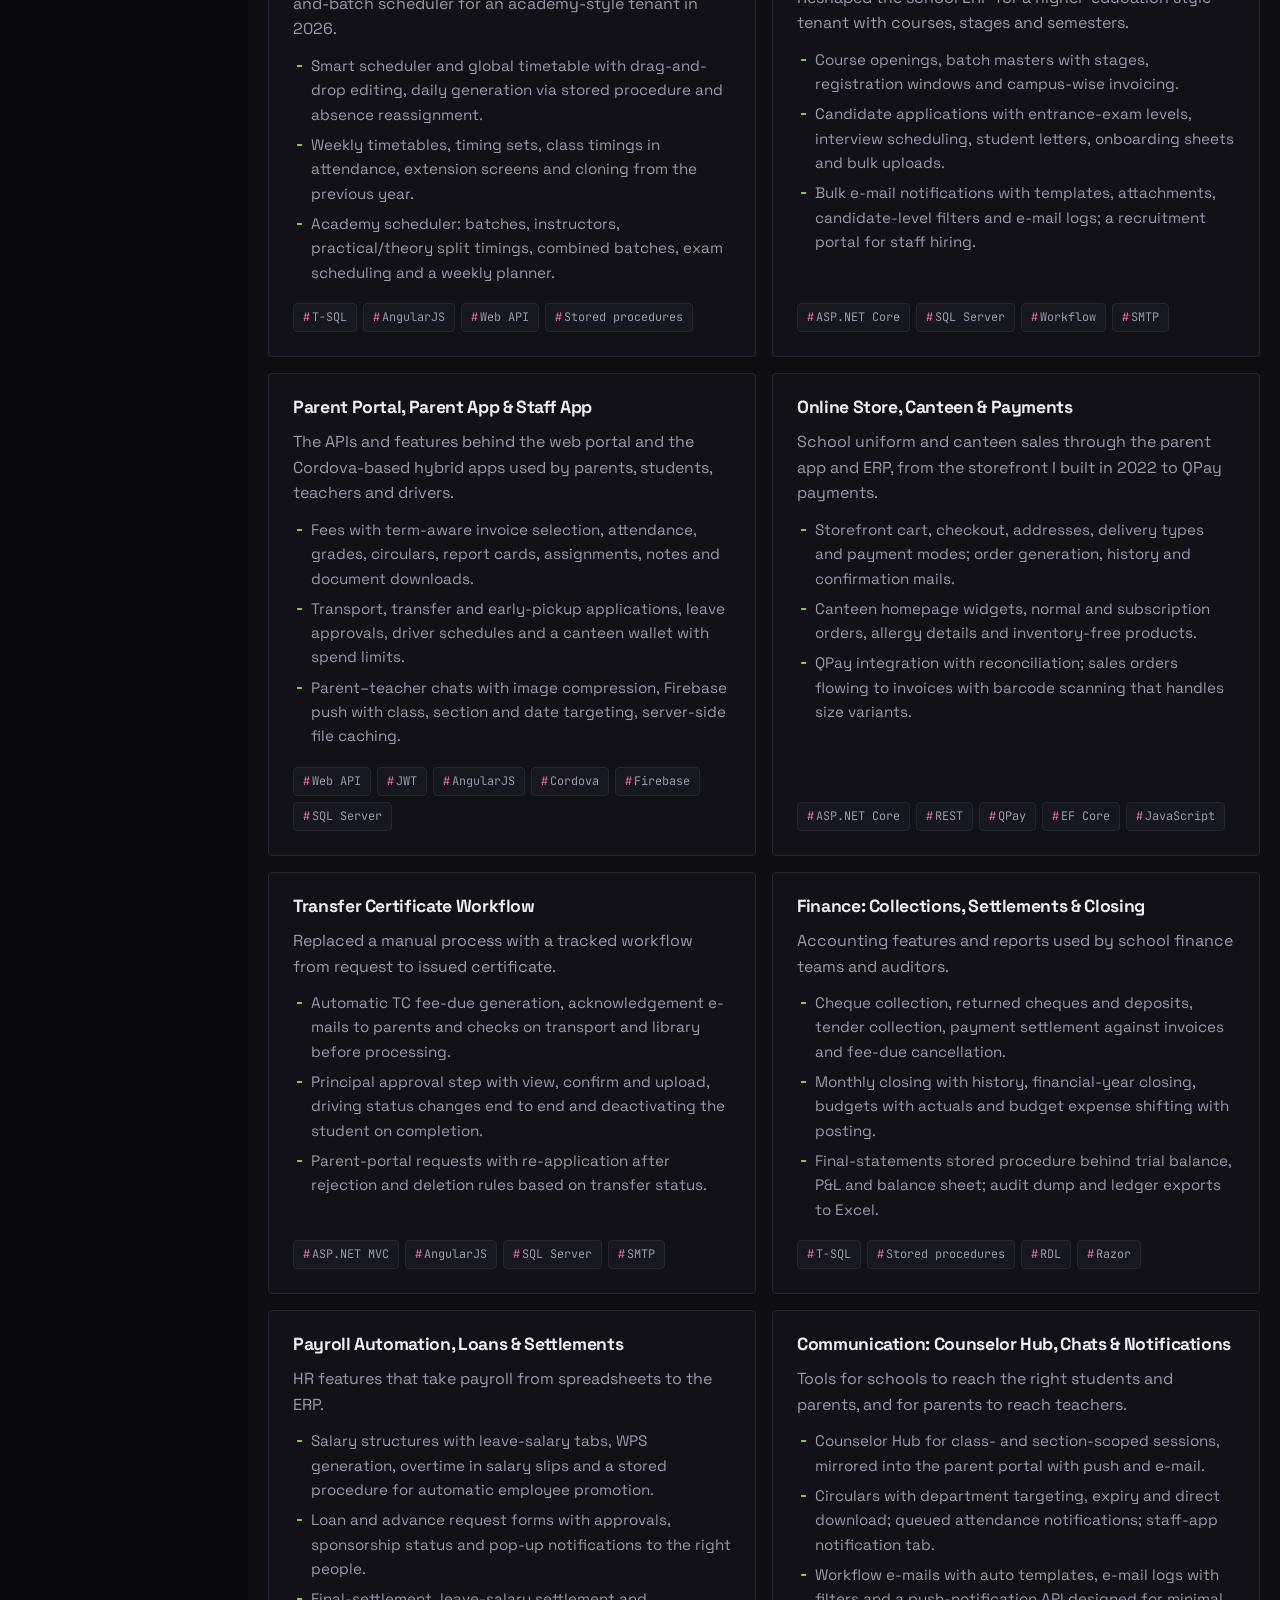
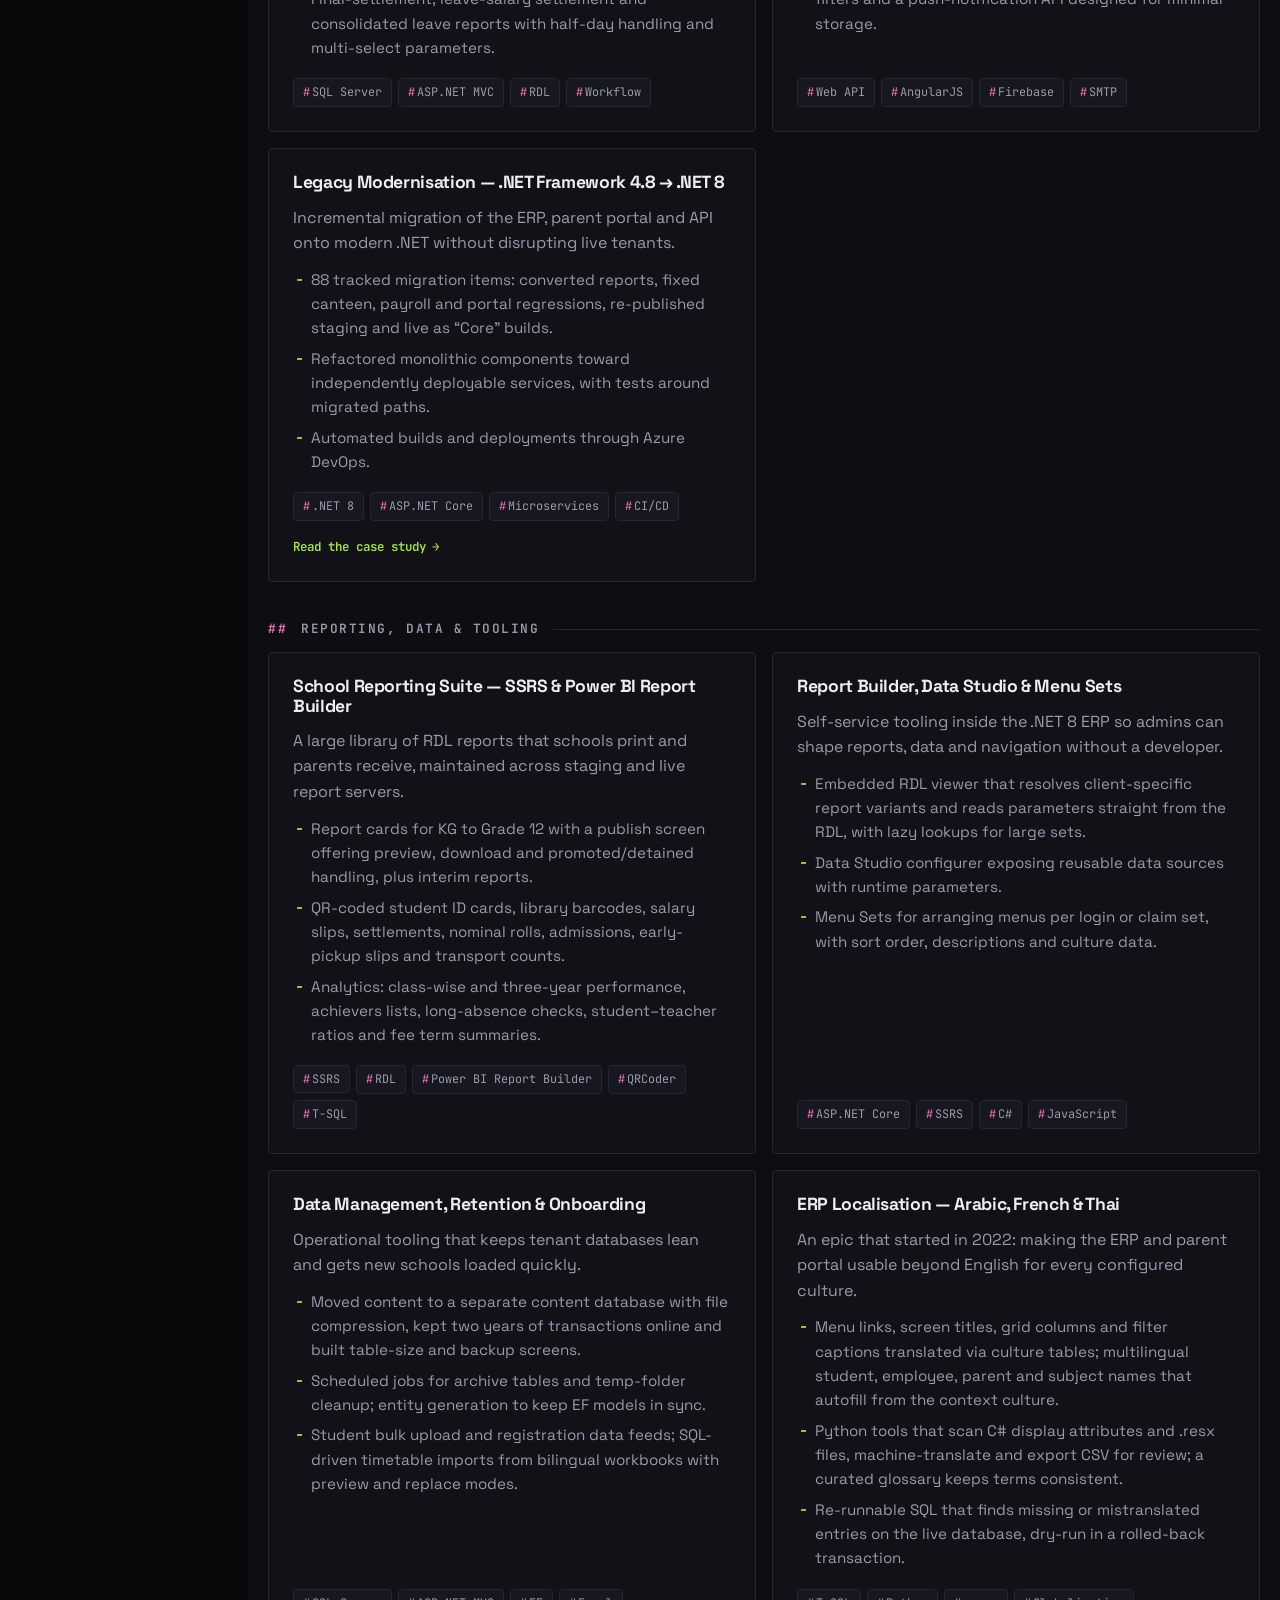
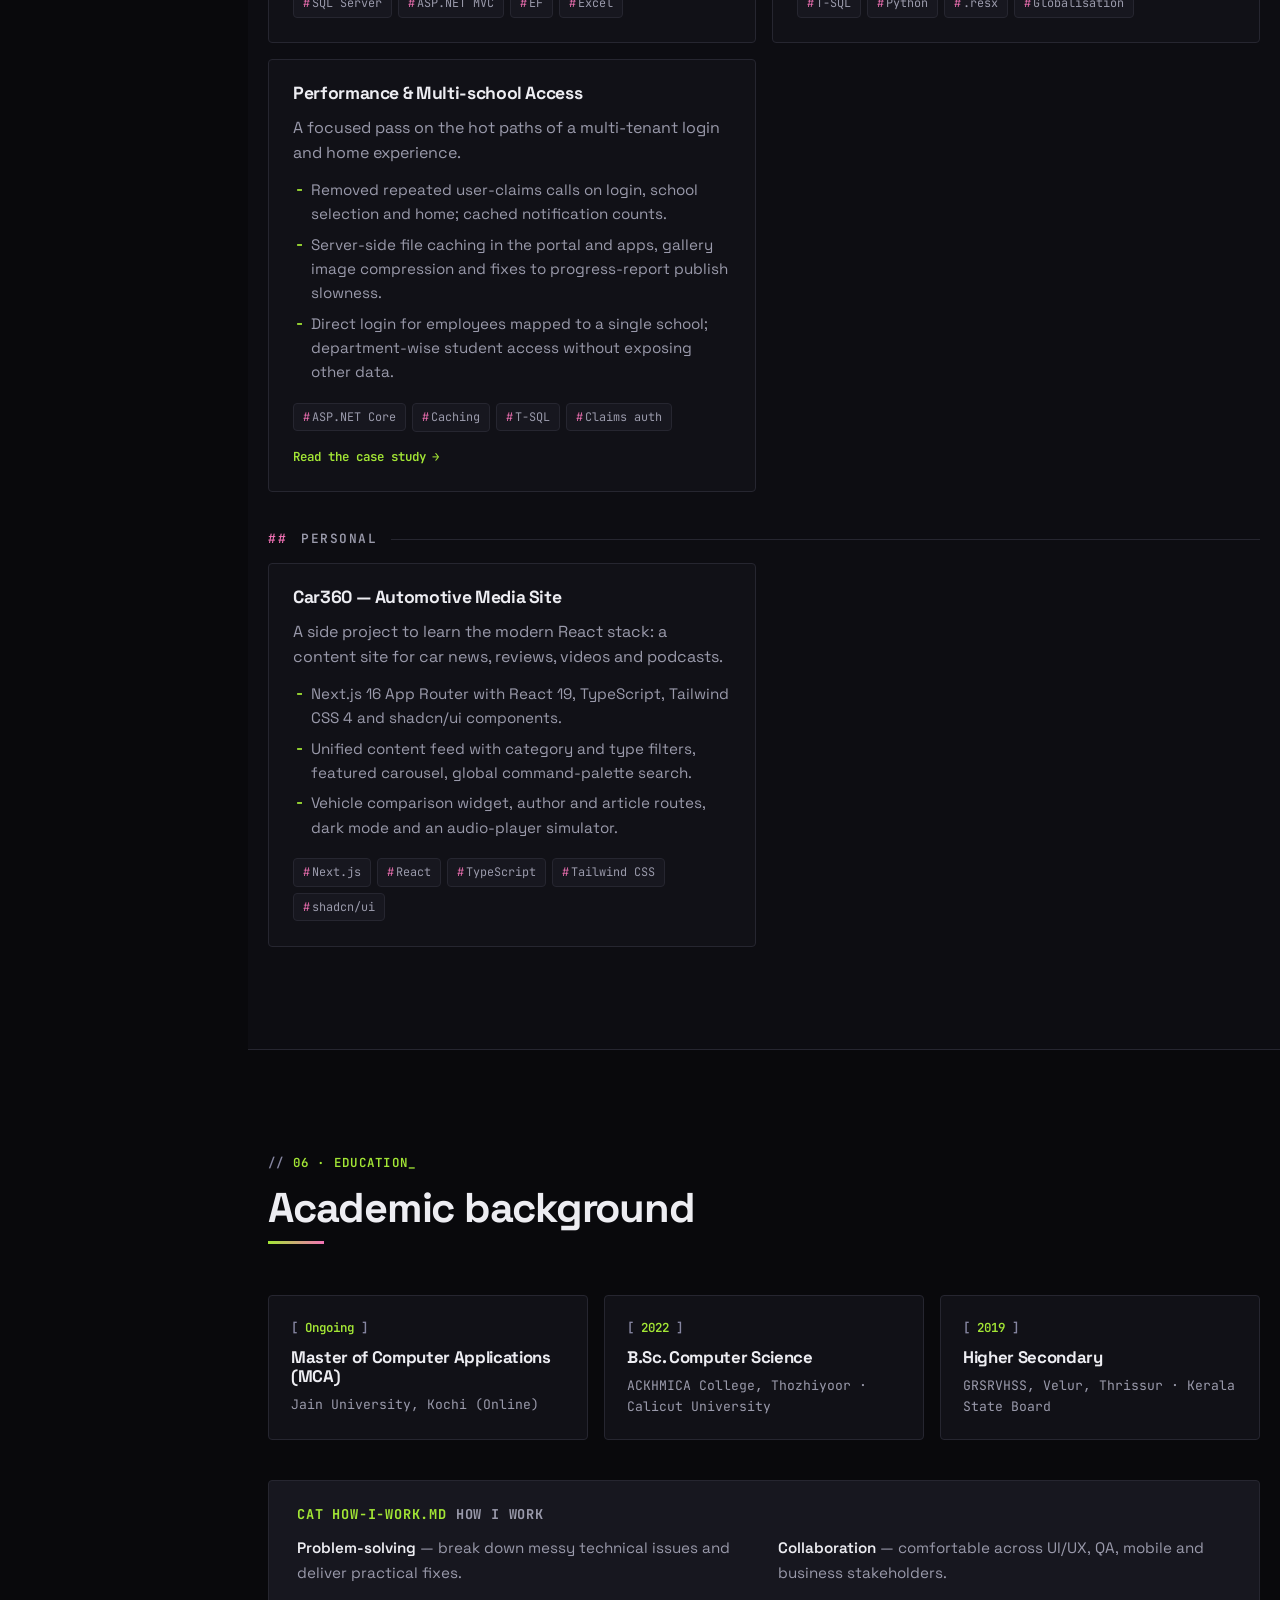
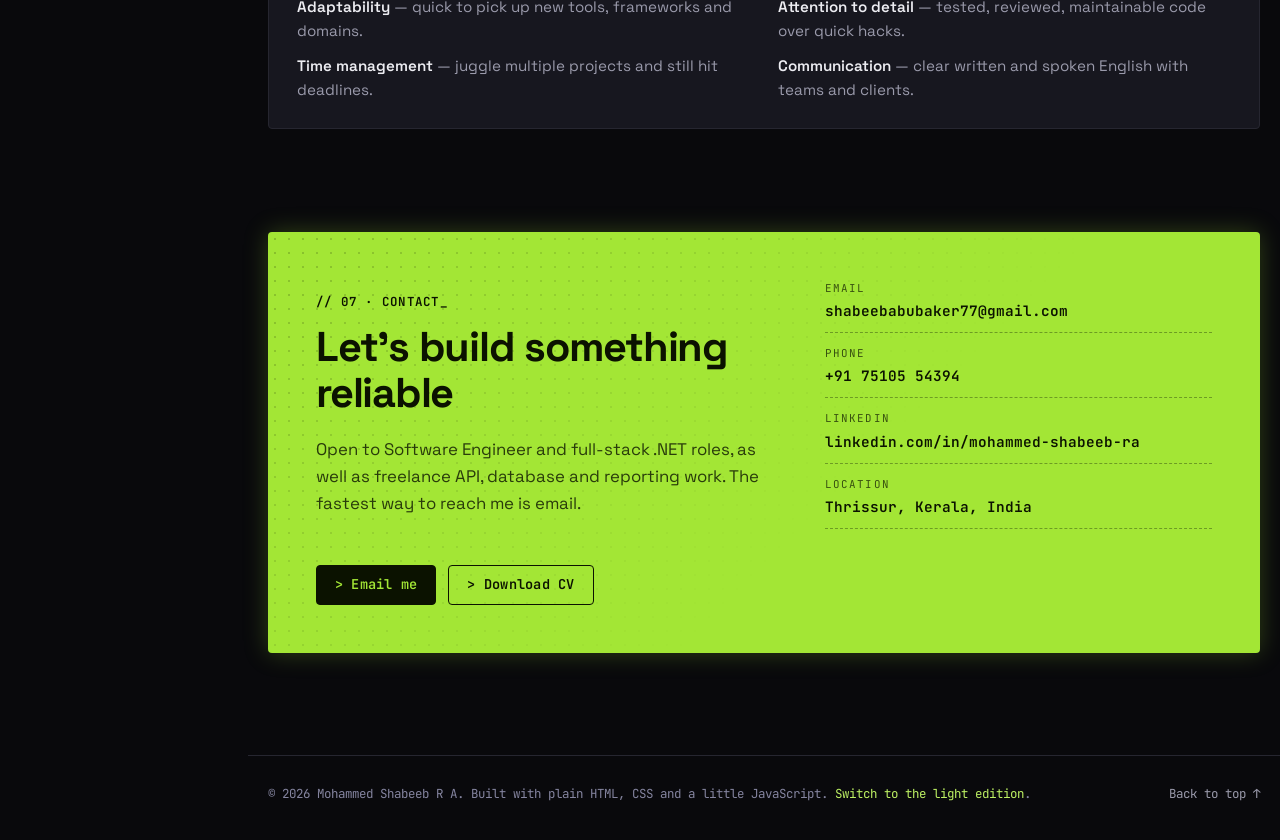
==== commit 7c35c807: "Tighten the hero: two-sentence statement, two actions Co-Authored-By: Claude Fable 5.1 <noreply@anth" ====
--- a/index.html
+++ b/index.html
@@ -72,7 +72,7 @@
   <link rel="preconnect" href="https://fonts.googleapis.com" />
   <link rel="preconnect" href="https://fonts.gstatic.com" crossorigin />
   <link href="https://fonts.googleapis.com/css2?family=Space+Grotesk:wght@400;500;600;700&family=JetBrains+Mono:wght@400;500;600;700&display=swap" rel="stylesheet" />
-  <link rel="stylesheet" href="styles.css?v=20261024b" />
+  <link rel="stylesheet" href="styles.css?v=20261025a" />
   <script>
     // Apply saved theme before paint to avoid a flash.
     (function () {
@@ -142,18 +142,13 @@
           <p class="eyebrow"><span class="status-dot"></span> Software Engineer · Full-stack .NET · Open to new opportunities</p>
           <h1>Mohammed Shabeeb <span class="muted">R A</span></h1>
           <p class="hero-tagline">
-            I build <strong>enterprise ERP platforms</strong> end to end — scalable
-            <strong>ASP.NET Core APIs</strong>, well-tuned <strong>SQL Server</strong> data layers and the
-            <strong>AngularJS front-ends</strong> on top of them, plus the payment integrations and reporting that thousands of
-            school staff, parents and students rely on every day.
+            Full-stack .NET engineer who builds and runs the multi-tenant <strong>school ERP</strong> that school groups in
+            India, Qatar and the UAE depend on every day. I take a feature from <strong>SQL Server schema and ASP.NET API</strong>
+            through to the <strong>AngularJS screen</strong>, the SSRS report and the live release — 1,892 tracked work items so far.
           </p>
           <div class="hero-cta">
-            <a class="btn btn-primary" href="#projects">View projects</a>
-            <a class="btn btn-ghost" href="#contact">Get in touch</a>
-            <a class="btn btn-link" href="https://www.linkedin.com/in/mohammed-shabeeb-ra" target="_blank" rel="noopener">
-              <svg viewBox="0 0 24 24" width="18" height="18" fill="currentColor" aria-hidden="true"><path d="M20.45 20.45h-3.55v-5.57c0-1.33-.03-3.04-1.85-3.04-1.86 0-2.14 1.45-2.14 2.94v5.67H9.35V9h3.41v1.56h.05c.48-.9 1.64-1.85 3.37-1.85 3.6 0 4.27 2.37 4.27 5.46v6.28zM5.34 7.43a2.06 2.06 0 1 1 0-4.12 2.06 2.06 0 0 1 0 4.12zM7.12 20.45H3.56V9h3.56v11.45zM22.22 0H1.77C.79 0 0 .77 0 1.72v20.56C0 23.23.79 24 1.77 24h20.45c.98 0 1.78-.77 1.78-1.72V1.72C24 .77 23.2 0 22.22 0z"/></svg>
-              LinkedIn
-            </a>
+            <a class="btn btn-primary" href="assets/Mohammed-Shabeeb-RA-CV.pdf" download>Download CV</a>
+            <a class="btn btn-ghost" href="#cases">Read the case studies</a>
           </div>
           <dl class="hero-stats">
             <div><dt>Years of experience</dt><dd><span class="count" data-count="4">4</span><span class="accent">+</span></dd></div>
@@ -929,6 +924,6 @@
   <button class="to-top" type="button" aria-label="Back to top" title="Back to top">
     <svg viewBox="0 0 24 24" width="18" height="18" fill="none" stroke="currentColor" stroke-width="2.2" stroke-linecap="round" stroke-linejoin="round" aria-hidden="true"><path d="M12 19V5M5 12l7-7 7 7"/></svg>
   </button>
-  <script src="script.js?v=20261024b" defer></script>
+  <script src="script.js?v=20261025a" defer></script>
 </body>
 </html>
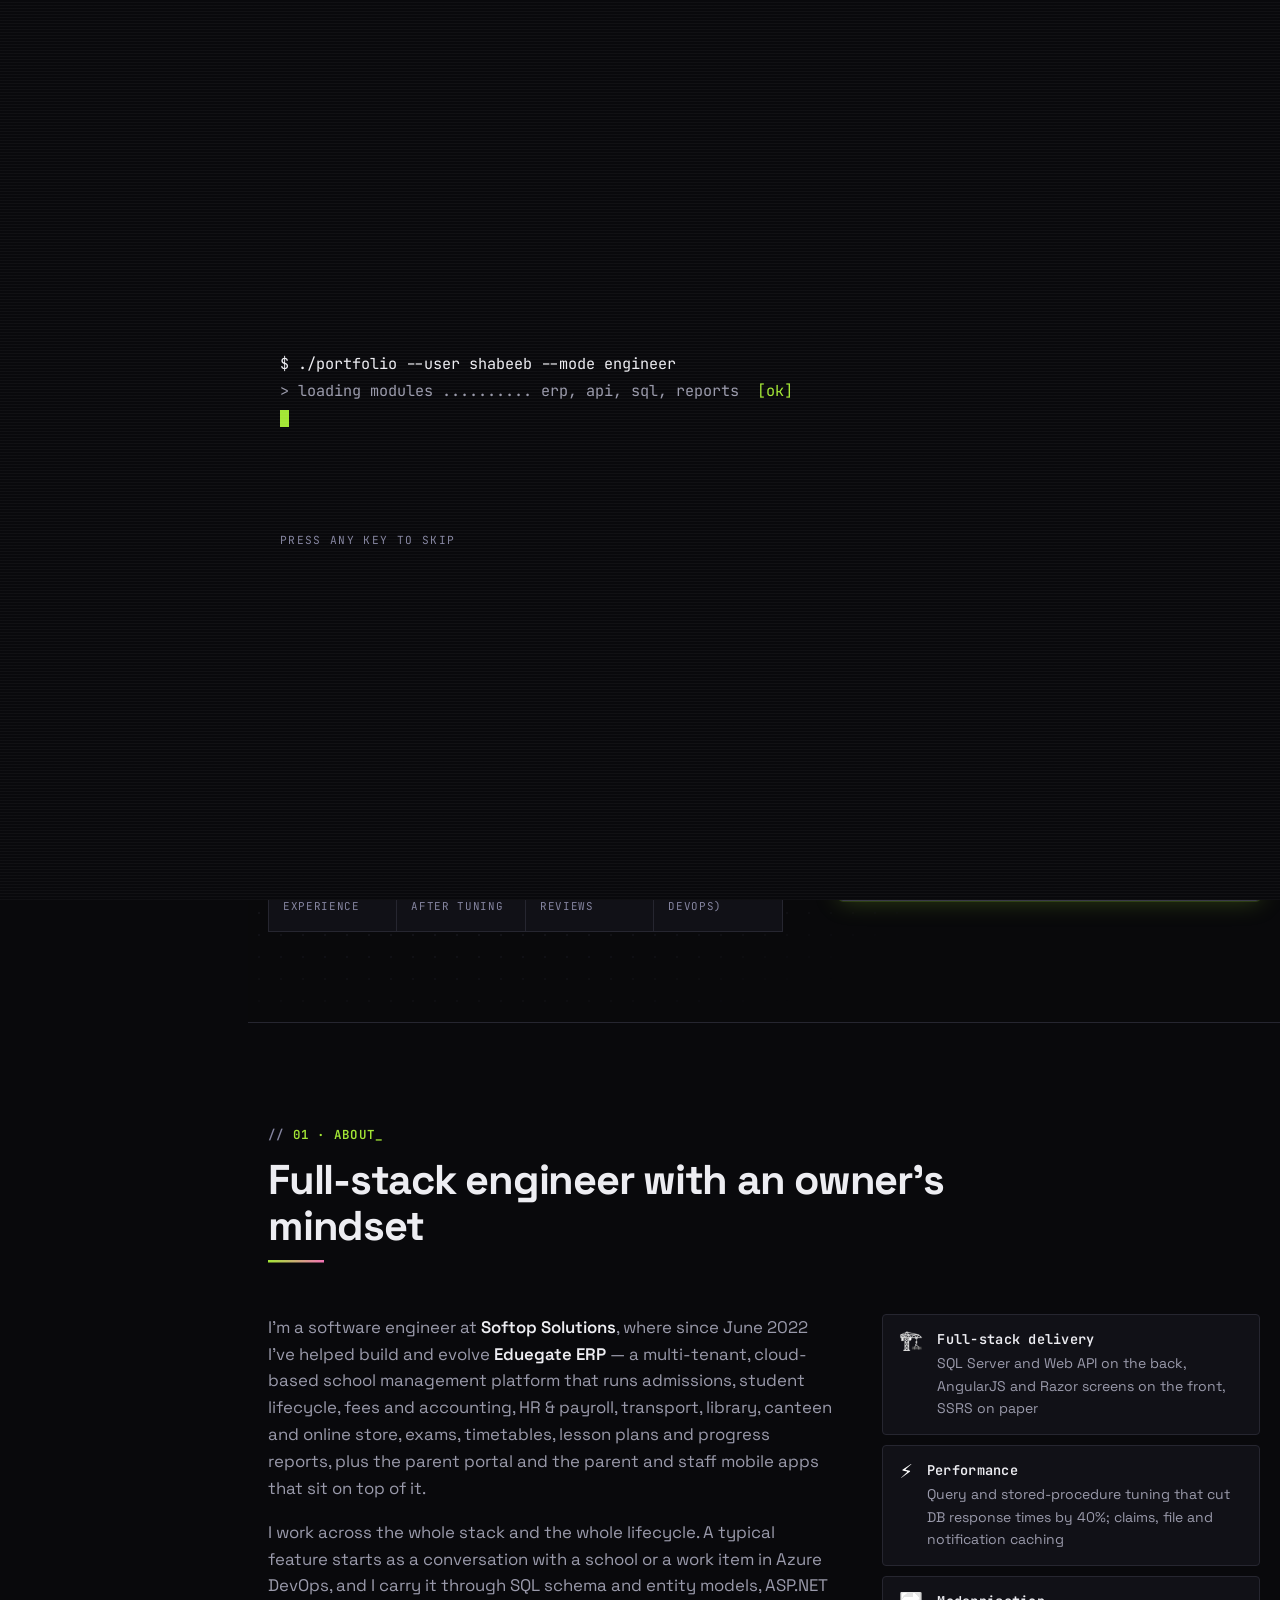
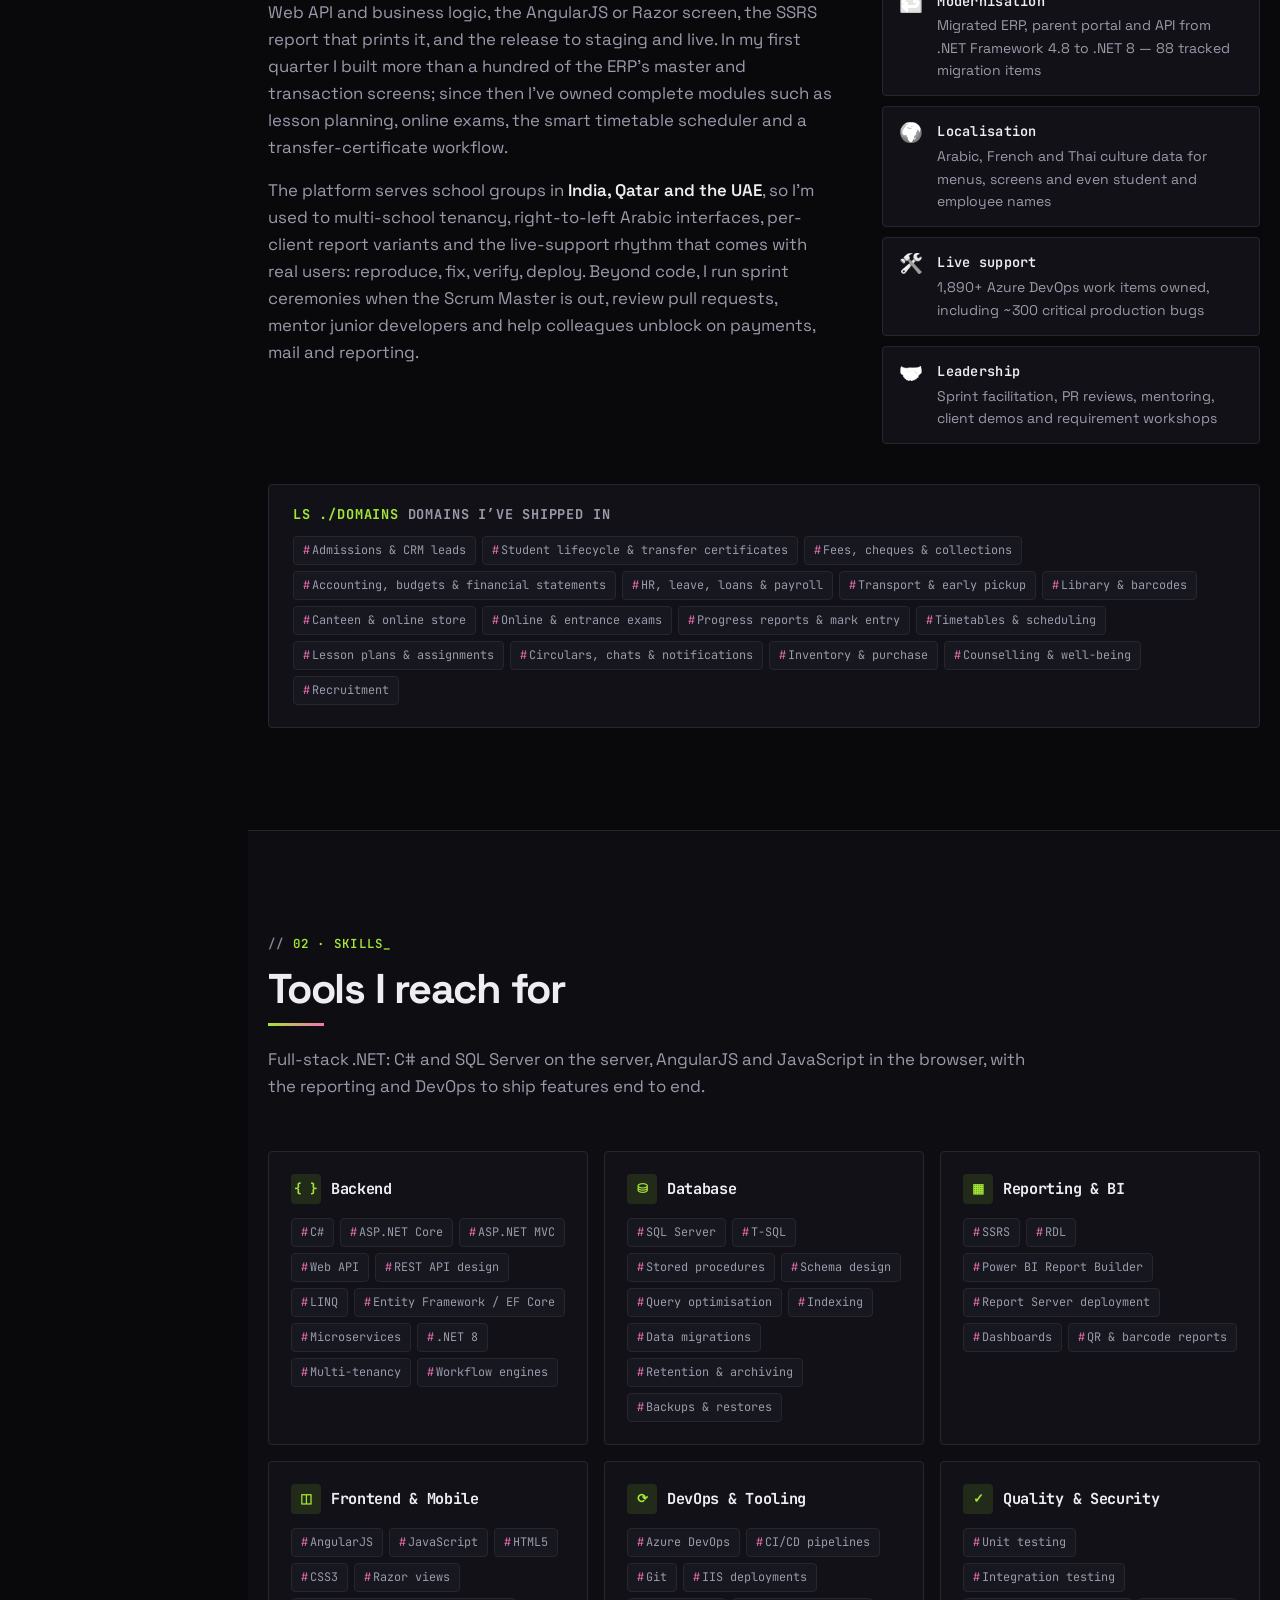
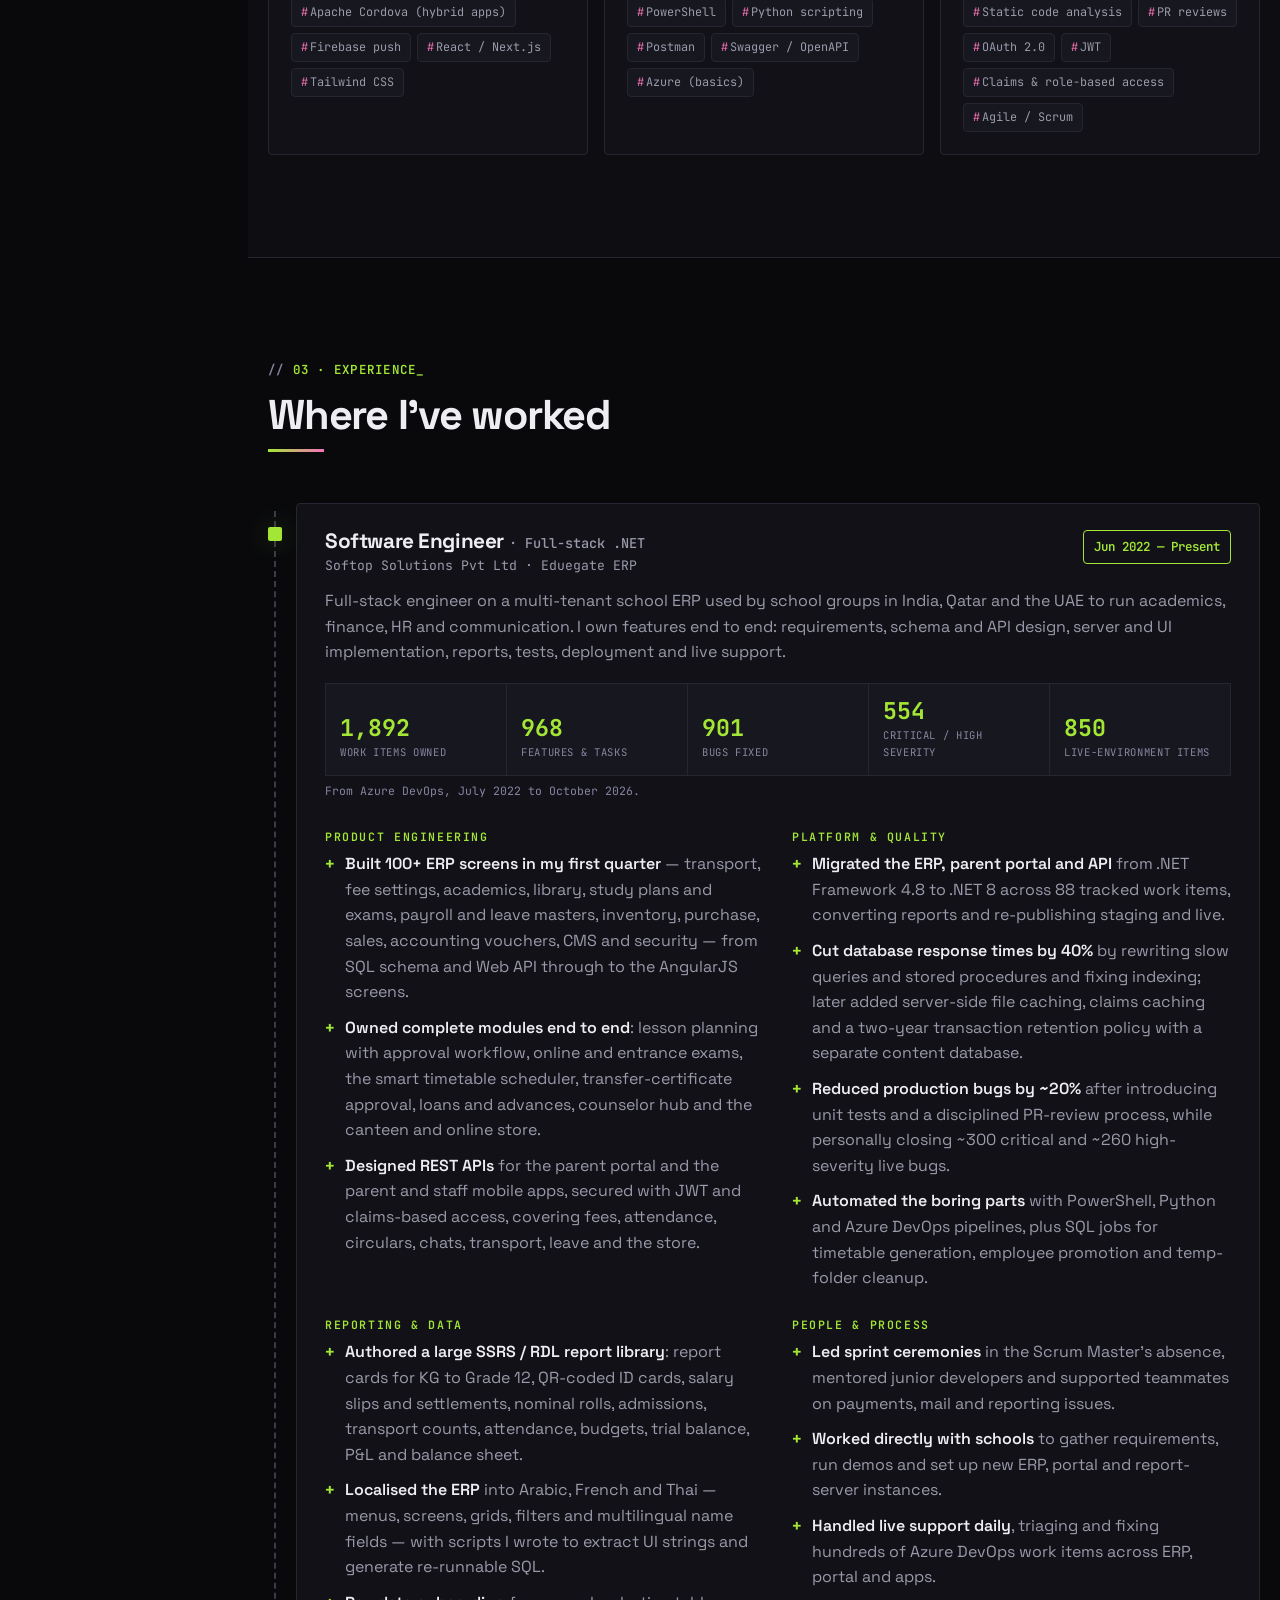
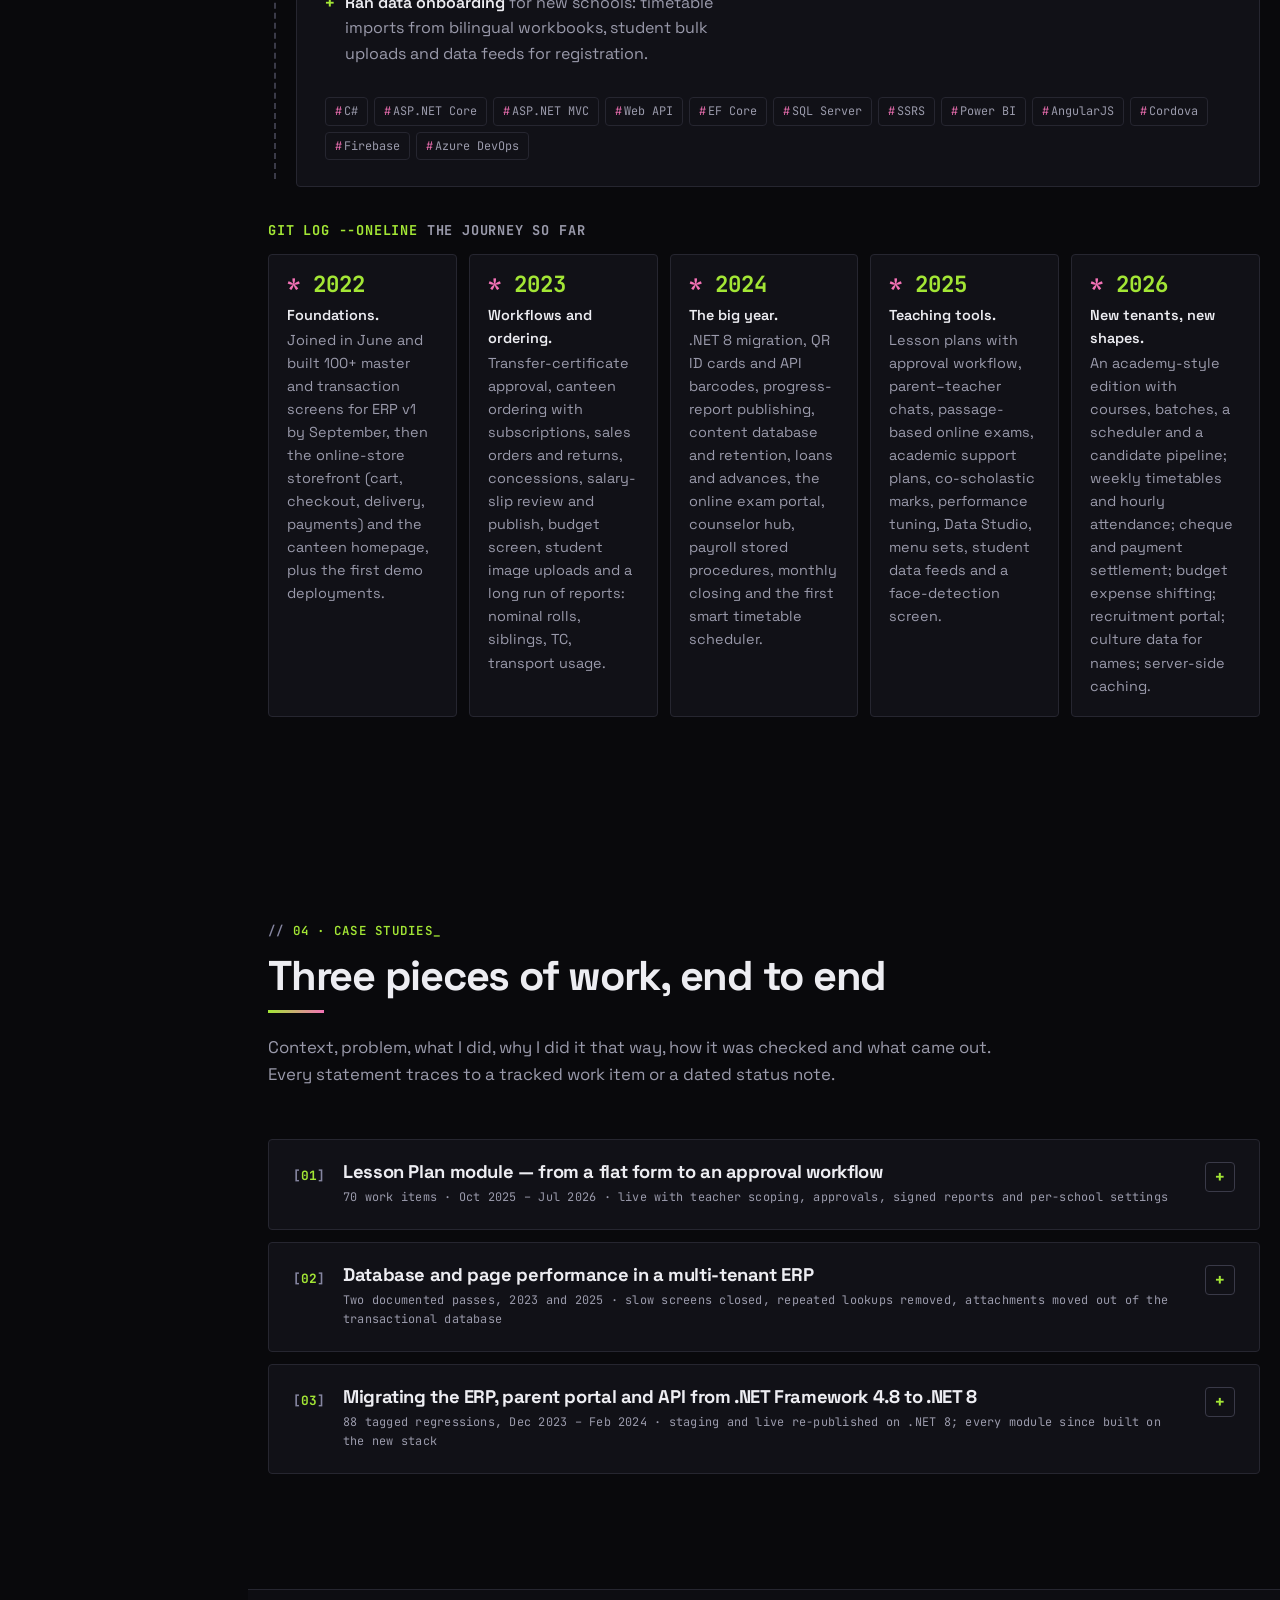
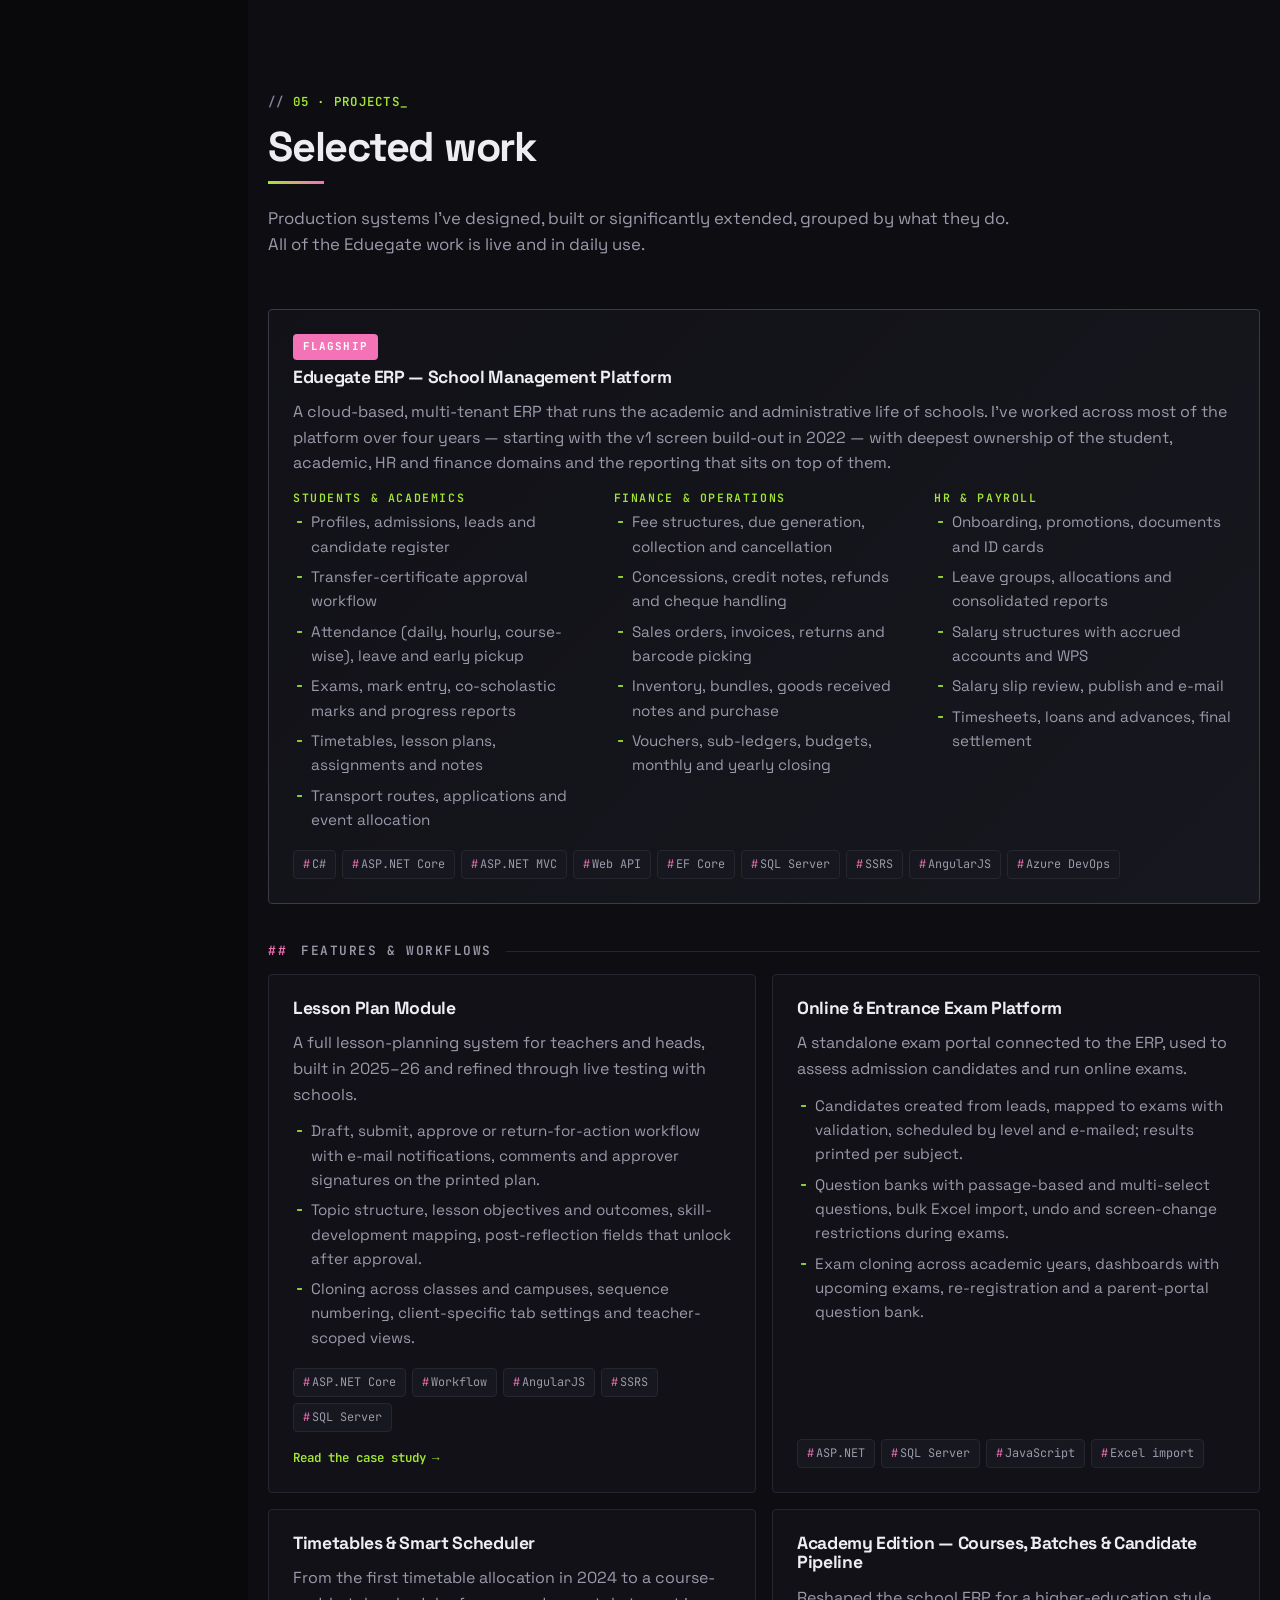
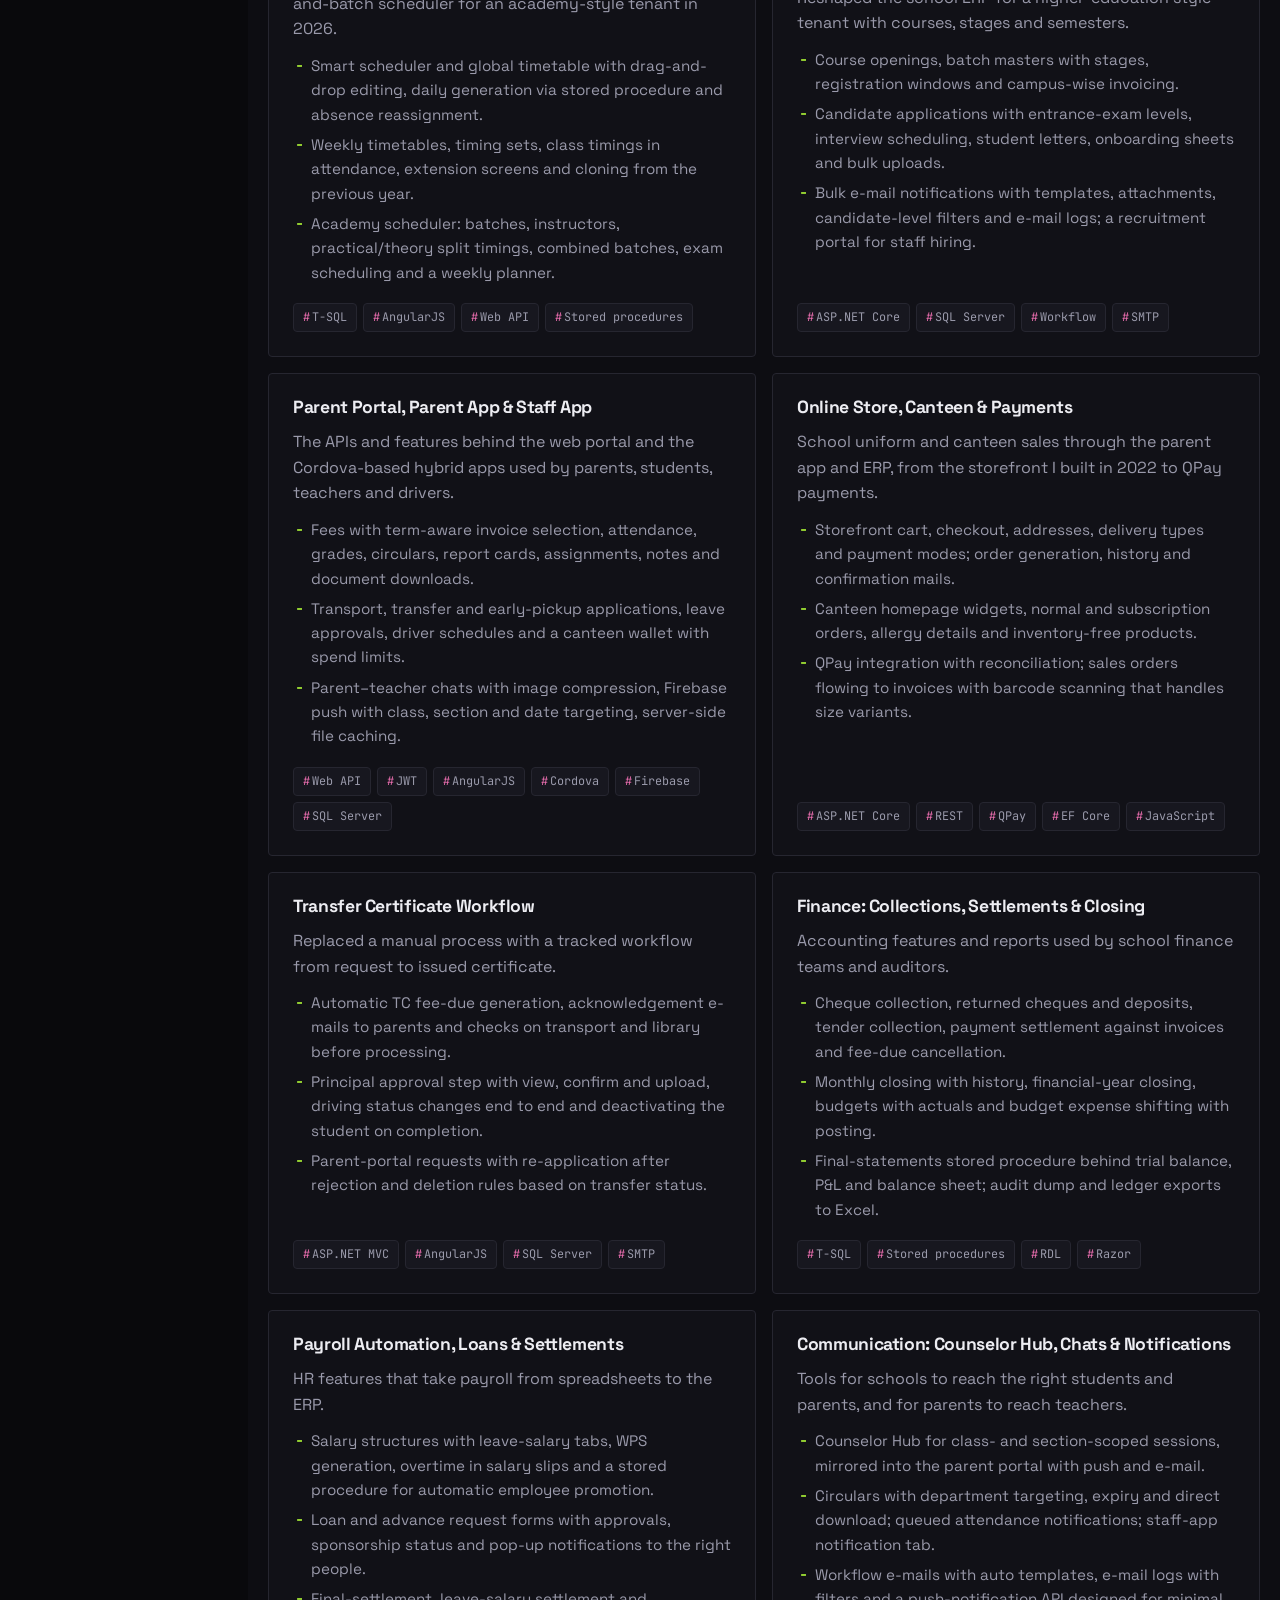
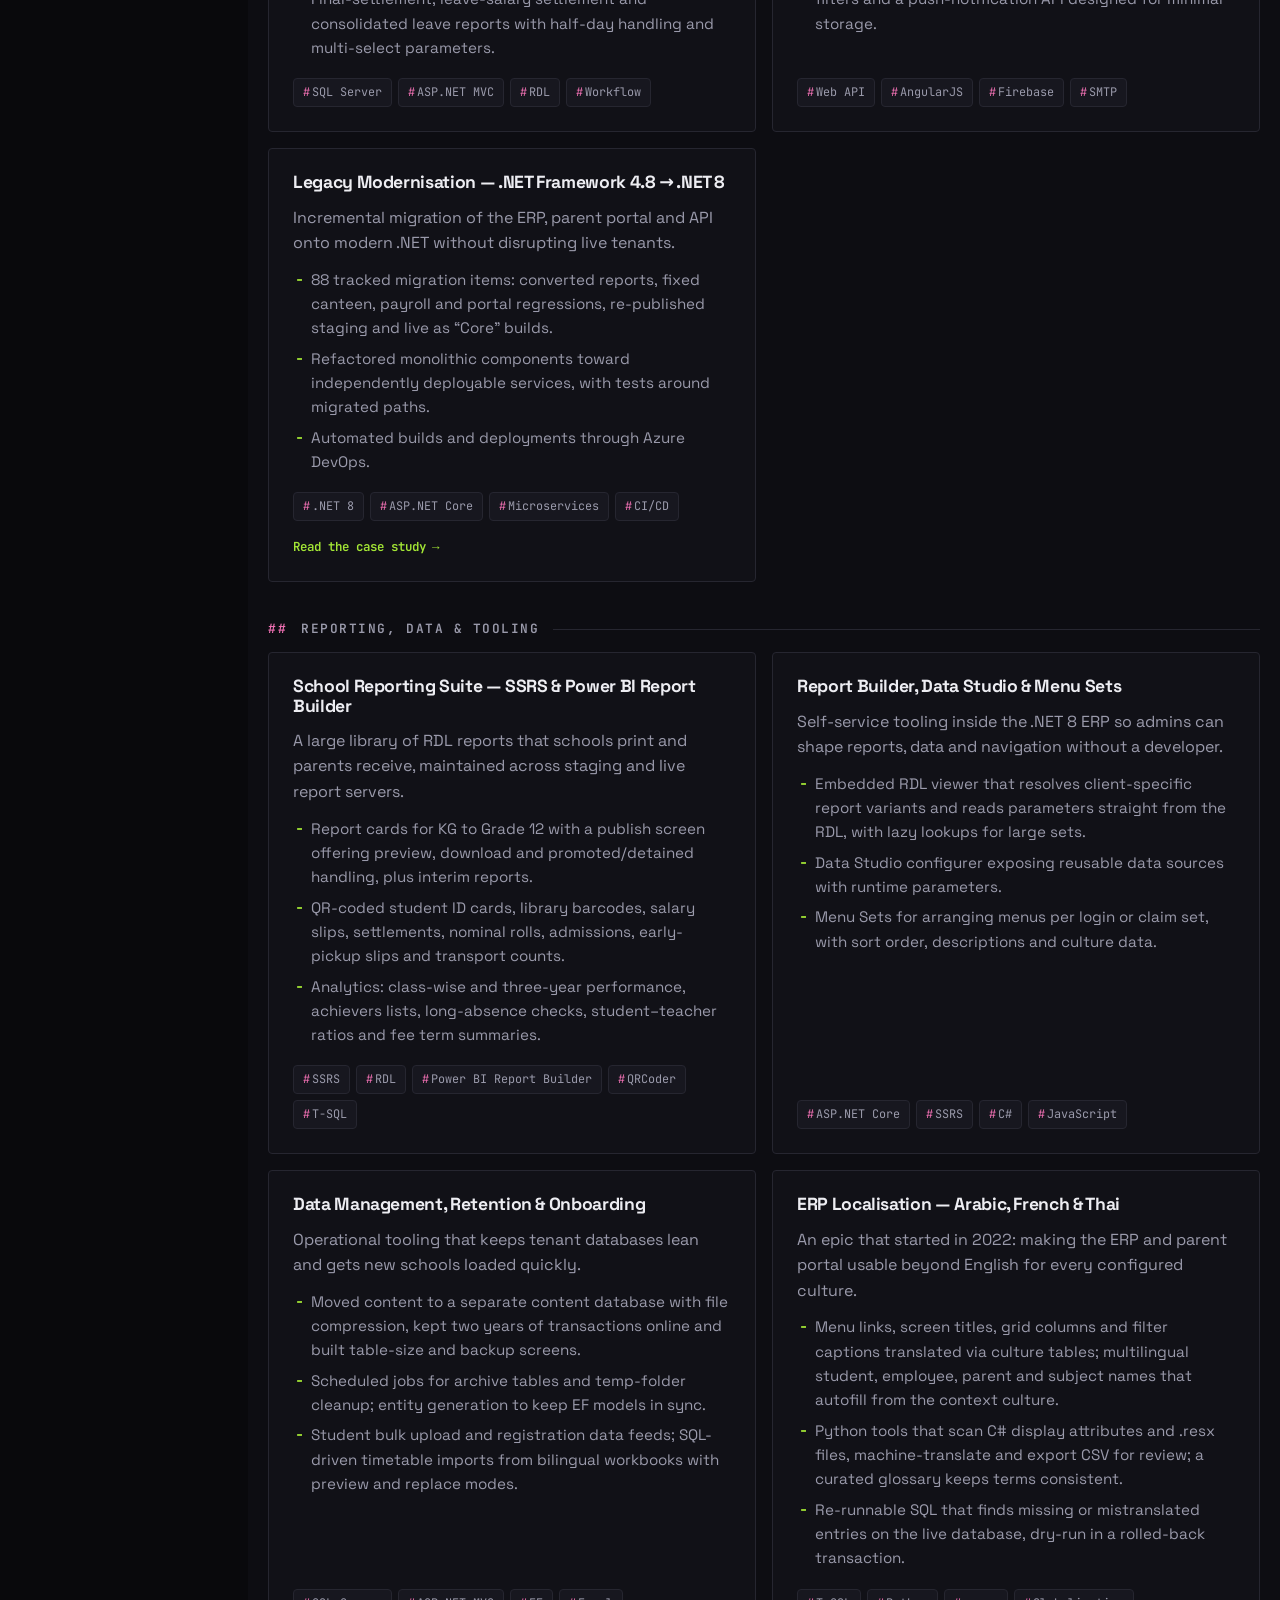
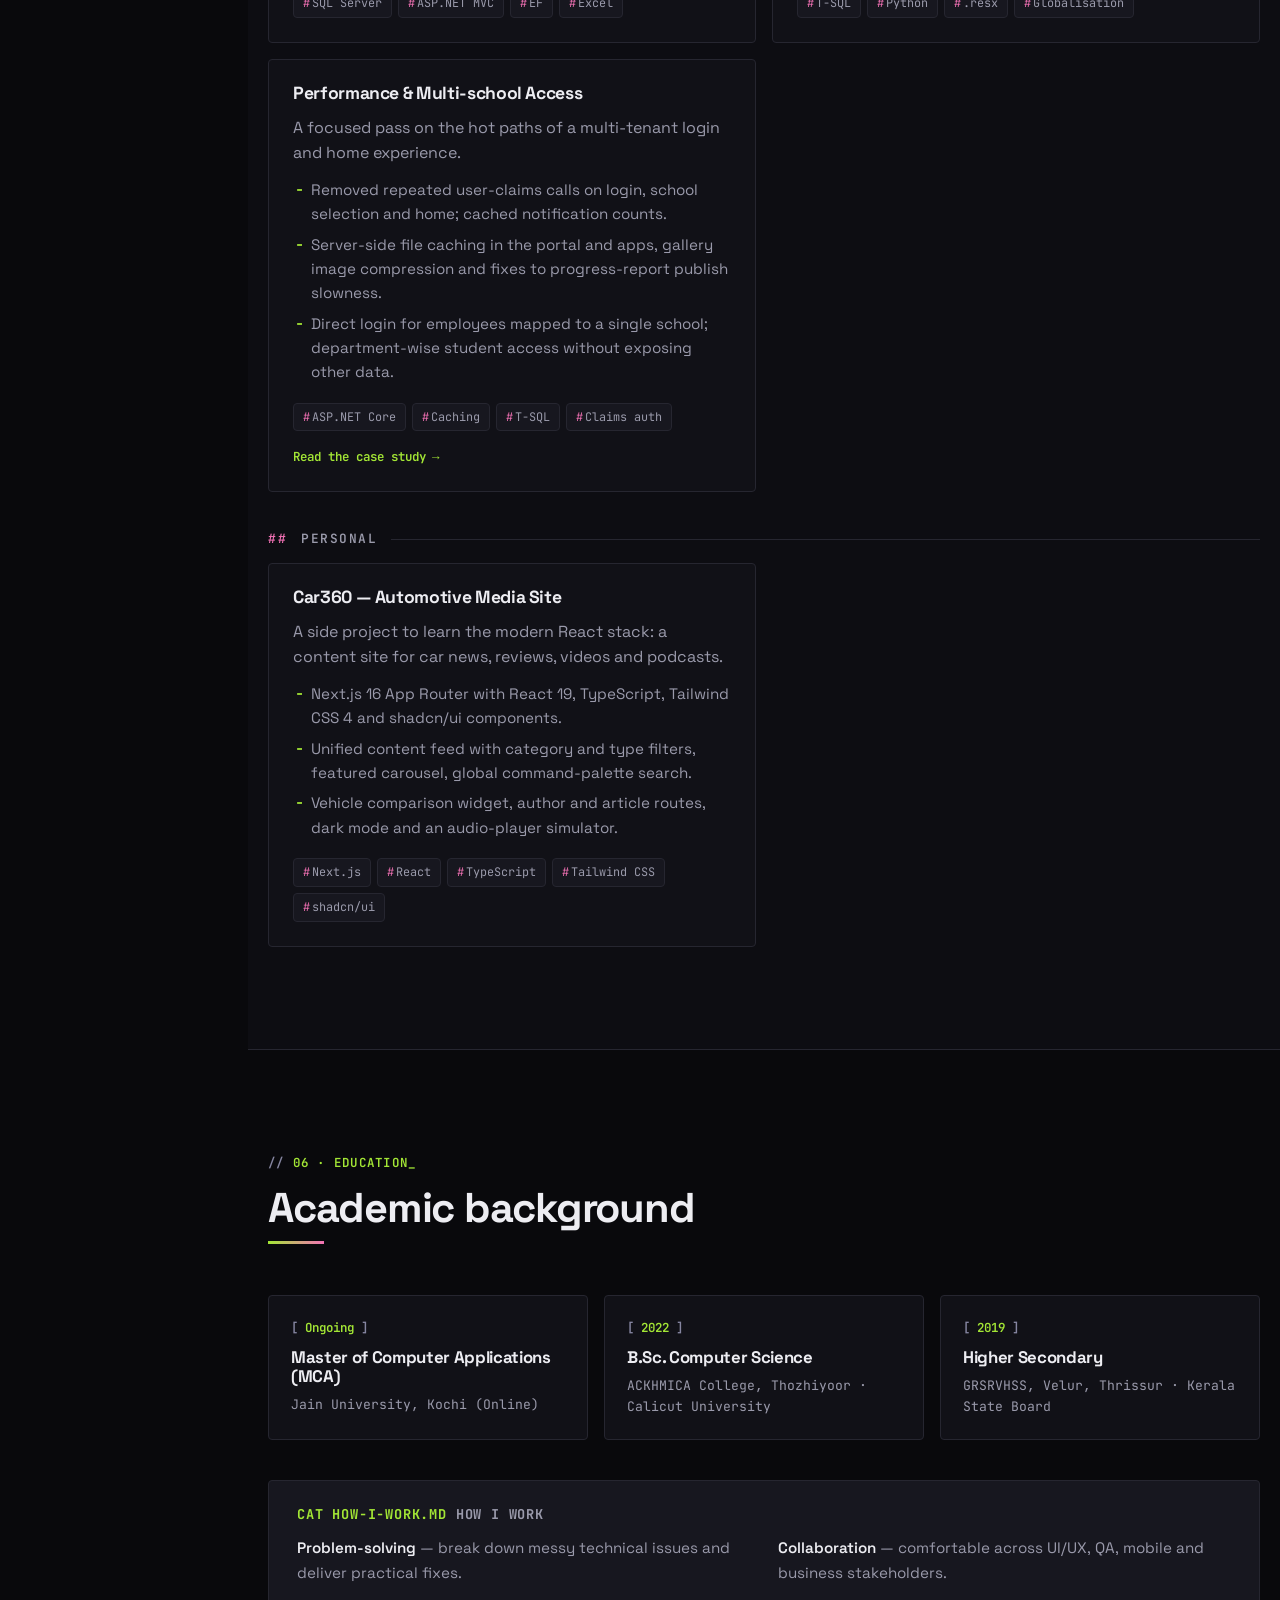
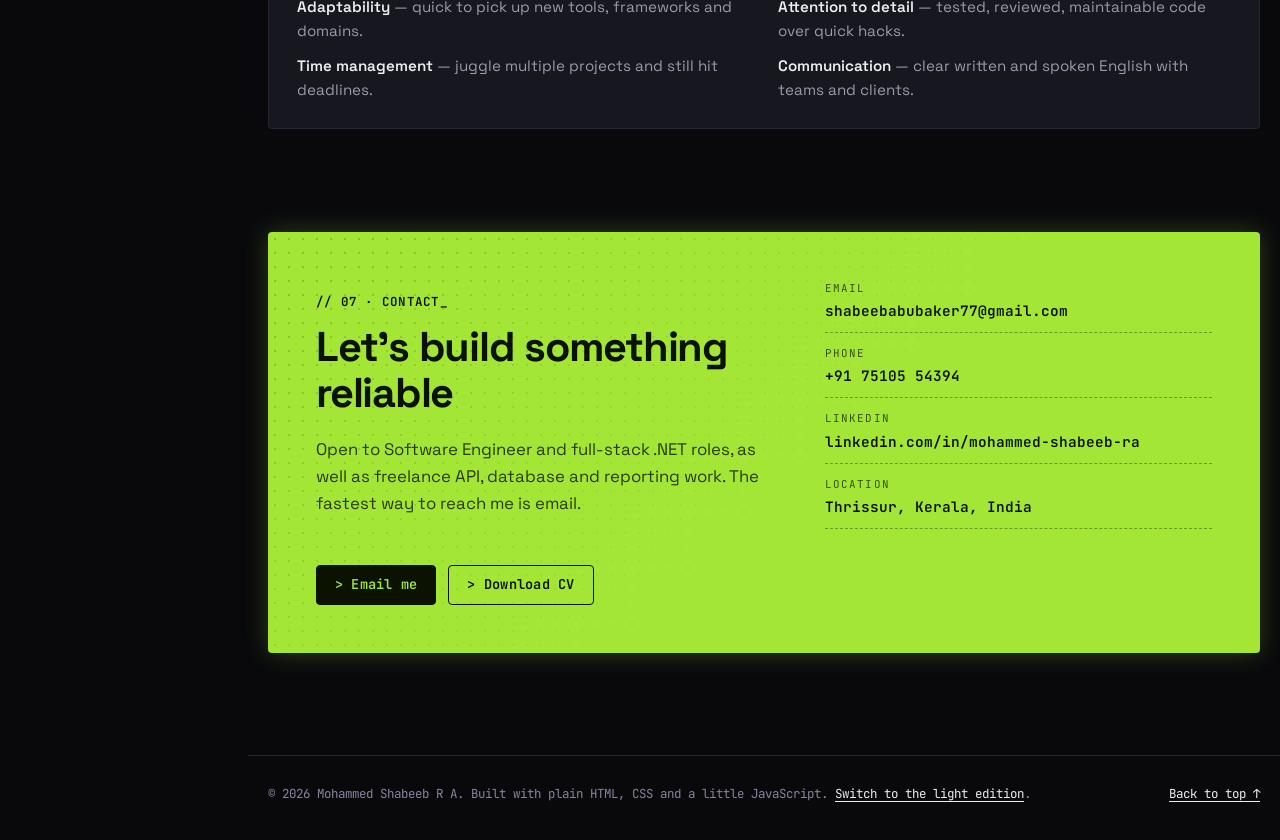
==== commit 26179d5a: "Performance and accessibility fixes from the scans Self-host Space Grotesk, Inter and JetBrains Mono" ====
--- a/index.html
+++ b/index.html
@@ -69,10 +69,9 @@
   ]
 }
   </script>
-  <link rel="preconnect" href="https://fonts.googleapis.com" />
-  <link rel="preconnect" href="https://fonts.gstatic.com" crossorigin />
-  <link href="https://fonts.googleapis.com/css2?family=Space+Grotesk:wght@400;500;600;700&family=JetBrains+Mono:wght@400;500;600;700&display=swap" rel="stylesheet" />
-  <link rel="stylesheet" href="styles.css?v=20261025a" />
+  <link rel="preload" href="assets/fonts/space-grotesk.woff2" as="font" type="font/woff2" crossorigin />
+  <link rel="preload" href="assets/fonts/jetbrains-mono.woff2" as="font" type="font/woff2" crossorigin />
+  <link rel="stylesheet" href="styles.css?v=20261025b" />
   <script>
     // Apply saved theme before paint to avoid a flash.
     (function () {
@@ -100,7 +99,7 @@
 
   <header class="site-header">
     <nav class="nav container" aria-label="Primary">
-      <a class="brand" href="#top" aria-label="Home">
+      <a class="brand" href="#top" aria-label="Shabeeb. Back to top">
         <span class="brand-mark">S</span>
         <span class="brand-text">Shabeeb<span class="brand-dot">.</span></span>
       </a>
@@ -137,7 +136,10 @@
       <div class="container hero-inner">
         <div class="hero-copy">
           <div class="portrait">
-            <img src="assets/profile.jpg" alt="Portrait of Mohammed Shabeeb R A" width="128" height="128" loading="eager" decoding="async" />
+            <picture>
+              <source srcset="assets/profile-256.webp" type="image/webp" />
+              <img src="assets/profile-256.jpg" alt="Portrait of Mohammed Shabeeb R A" width="128" height="128" loading="eager" decoding="async" fetchpriority="high" />
+            </picture>
           </div>
           <p class="eyebrow"><span class="status-dot"></span> Software Engineer · Full-stack .NET · Open to new opportunities</p>
           <h1>Mohammed Shabeeb <span class="muted">R A</span></h1>
@@ -924,6 +926,6 @@
   <button class="to-top" type="button" aria-label="Back to top" title="Back to top">
     <svg viewBox="0 0 24 24" width="18" height="18" fill="none" stroke="currentColor" stroke-width="2.2" stroke-linecap="round" stroke-linejoin="round" aria-hidden="true"><path d="M12 19V5M5 12l7-7 7 7"/></svg>
   </button>
-  <script src="script.js?v=20261025a" defer></script>
+  <script src="script.js?v=20261025b" defer></script>
 </body>
 </html>
--- a/styles.css
+++ b/styles.css
@@ -1,3 +1,7 @@
+/* Self-hosted variable fonts (latin subset, SIL Open Font License) */
+@font-face { font-family: 'Space Grotesk'; font-style: normal; font-weight: 400 700; font-display: swap; src: url('assets/fonts/space-grotesk.woff2') format('woff2'); unicode-range: U+0000-00FF, U+0131, U+0152-0153, U+02BB-02BC, U+02C6, U+02DA, U+02DC, U+0304, U+0308, U+0329, U+2000-206F, U+20AC, U+2122, U+2191, U+2193, U+2212, U+2215, U+FEFF, U+FFFD; }
+@font-face { font-family: 'JetBrains Mono'; font-style: normal; font-weight: 400 700; font-display: swap; src: url('assets/fonts/jetbrains-mono.woff2') format('woff2'); unicode-range: U+0000-00FF, U+0131, U+0152-0153, U+02BB-02BC, U+02C6, U+02DA, U+02DC, U+0304, U+0308, U+0329, U+2000-206F, U+20AC, U+2122, U+2191, U+2193, U+2212, U+2215, U+FEFF, U+FFFD; }
+
 /* ==========================================================================
    Portfolio v2 — "Terminal" edition
    Dark IDE aesthetic: fixed left rail, lime + magenta neon, monospace labels,
@@ -601,3 +605,7 @@
 .card-link:hover { text-decoration: none; color: var(--accent-strong); gap: 10px; }
 .card-link { transition: gap 0.2s ease, color 0.15s ease; }
 @media (prefers-reduced-motion: reduce) { .case[open] .case-body { animation: none; } }
+
+/* ---------- Accessibility: links in running text are underlined ---------- */
+.site-footer a, .about-copy a, .case-part a { text-decoration: underline; text-underline-offset: 3px; }
+.site-footer a { color: var(--text); }
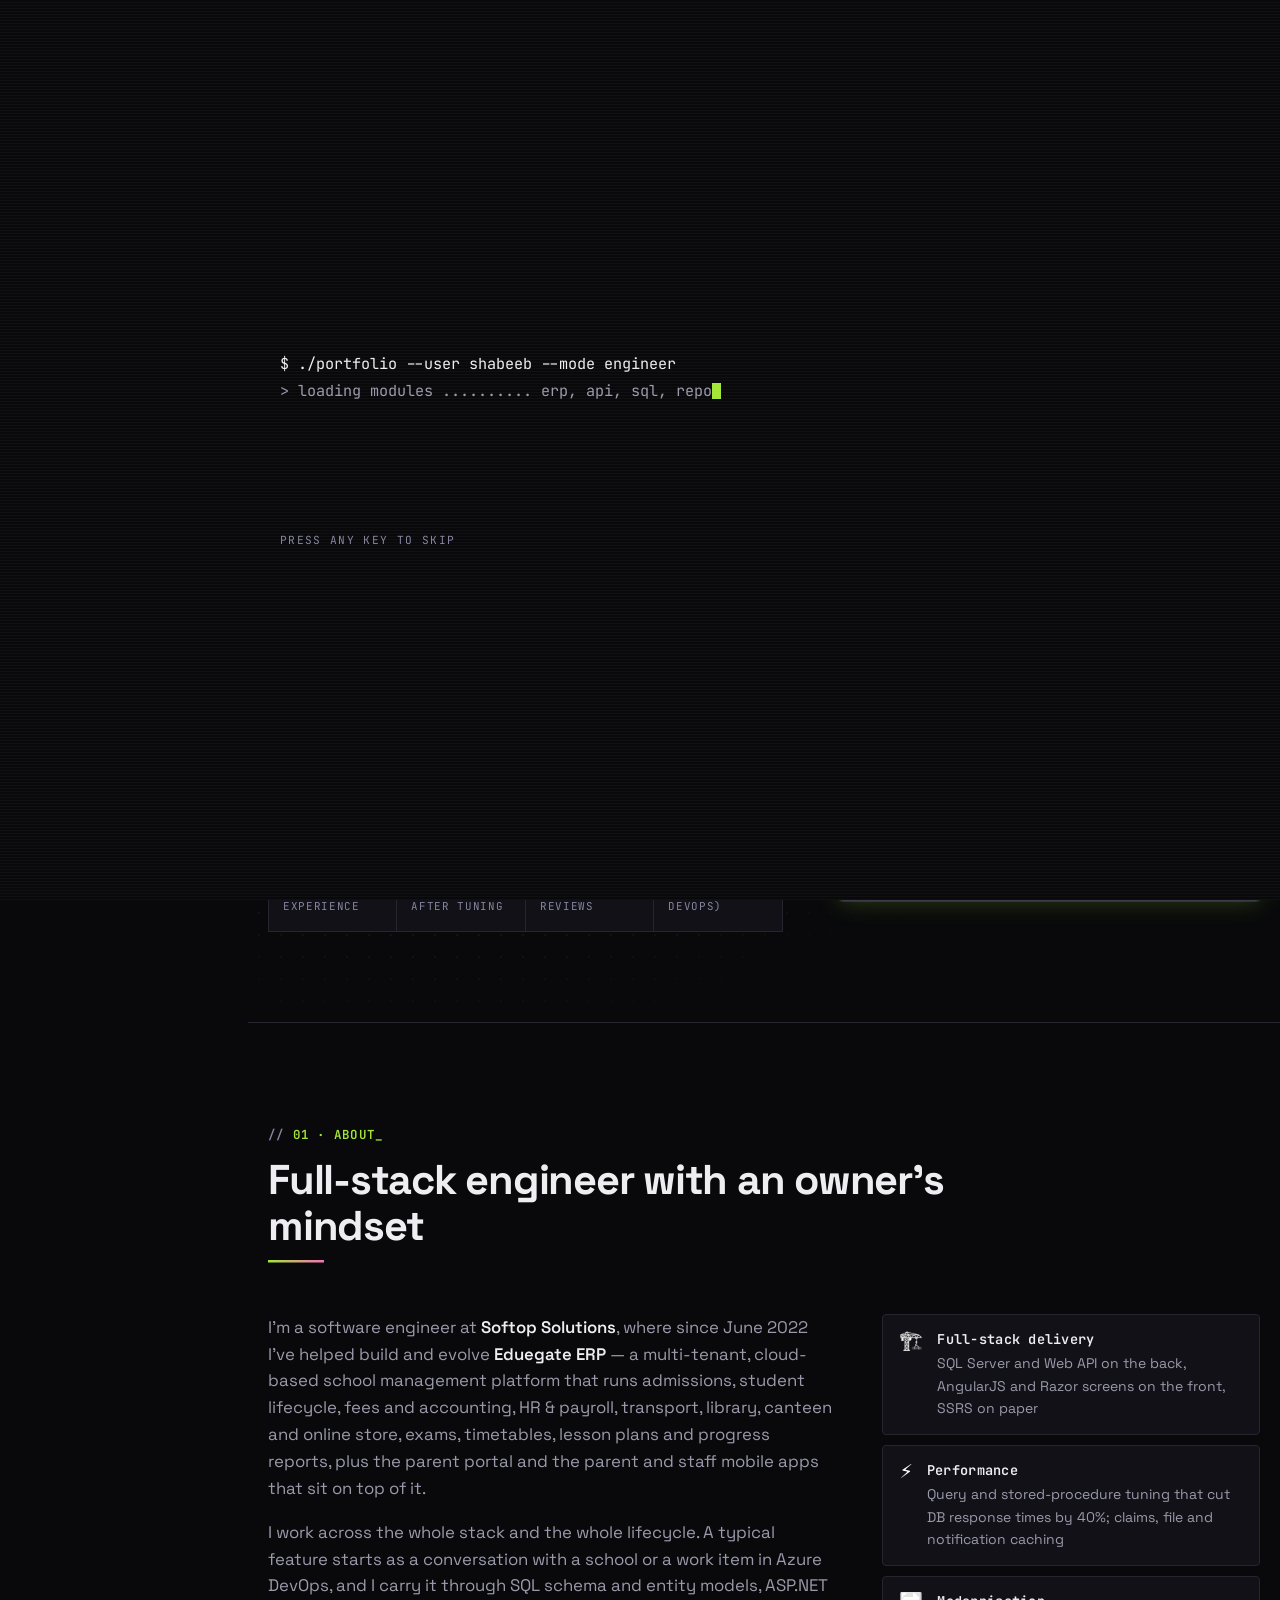
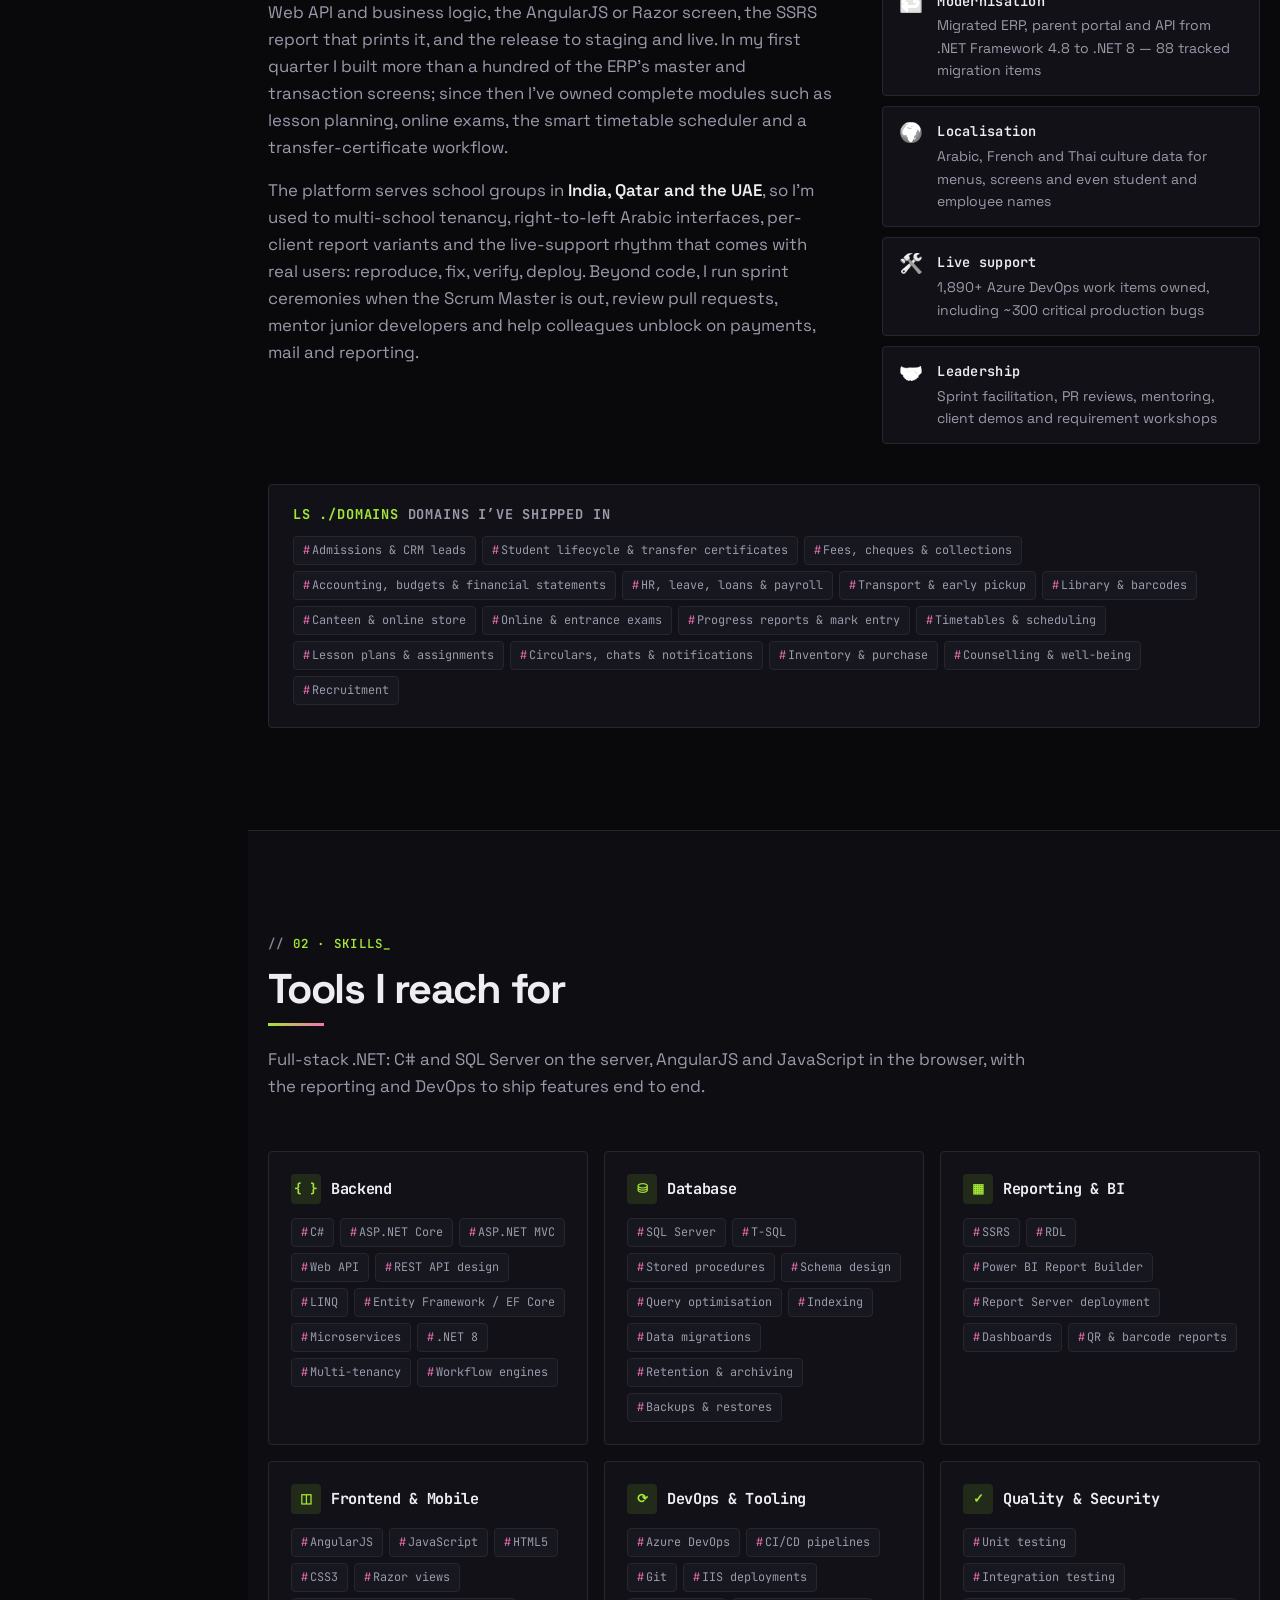
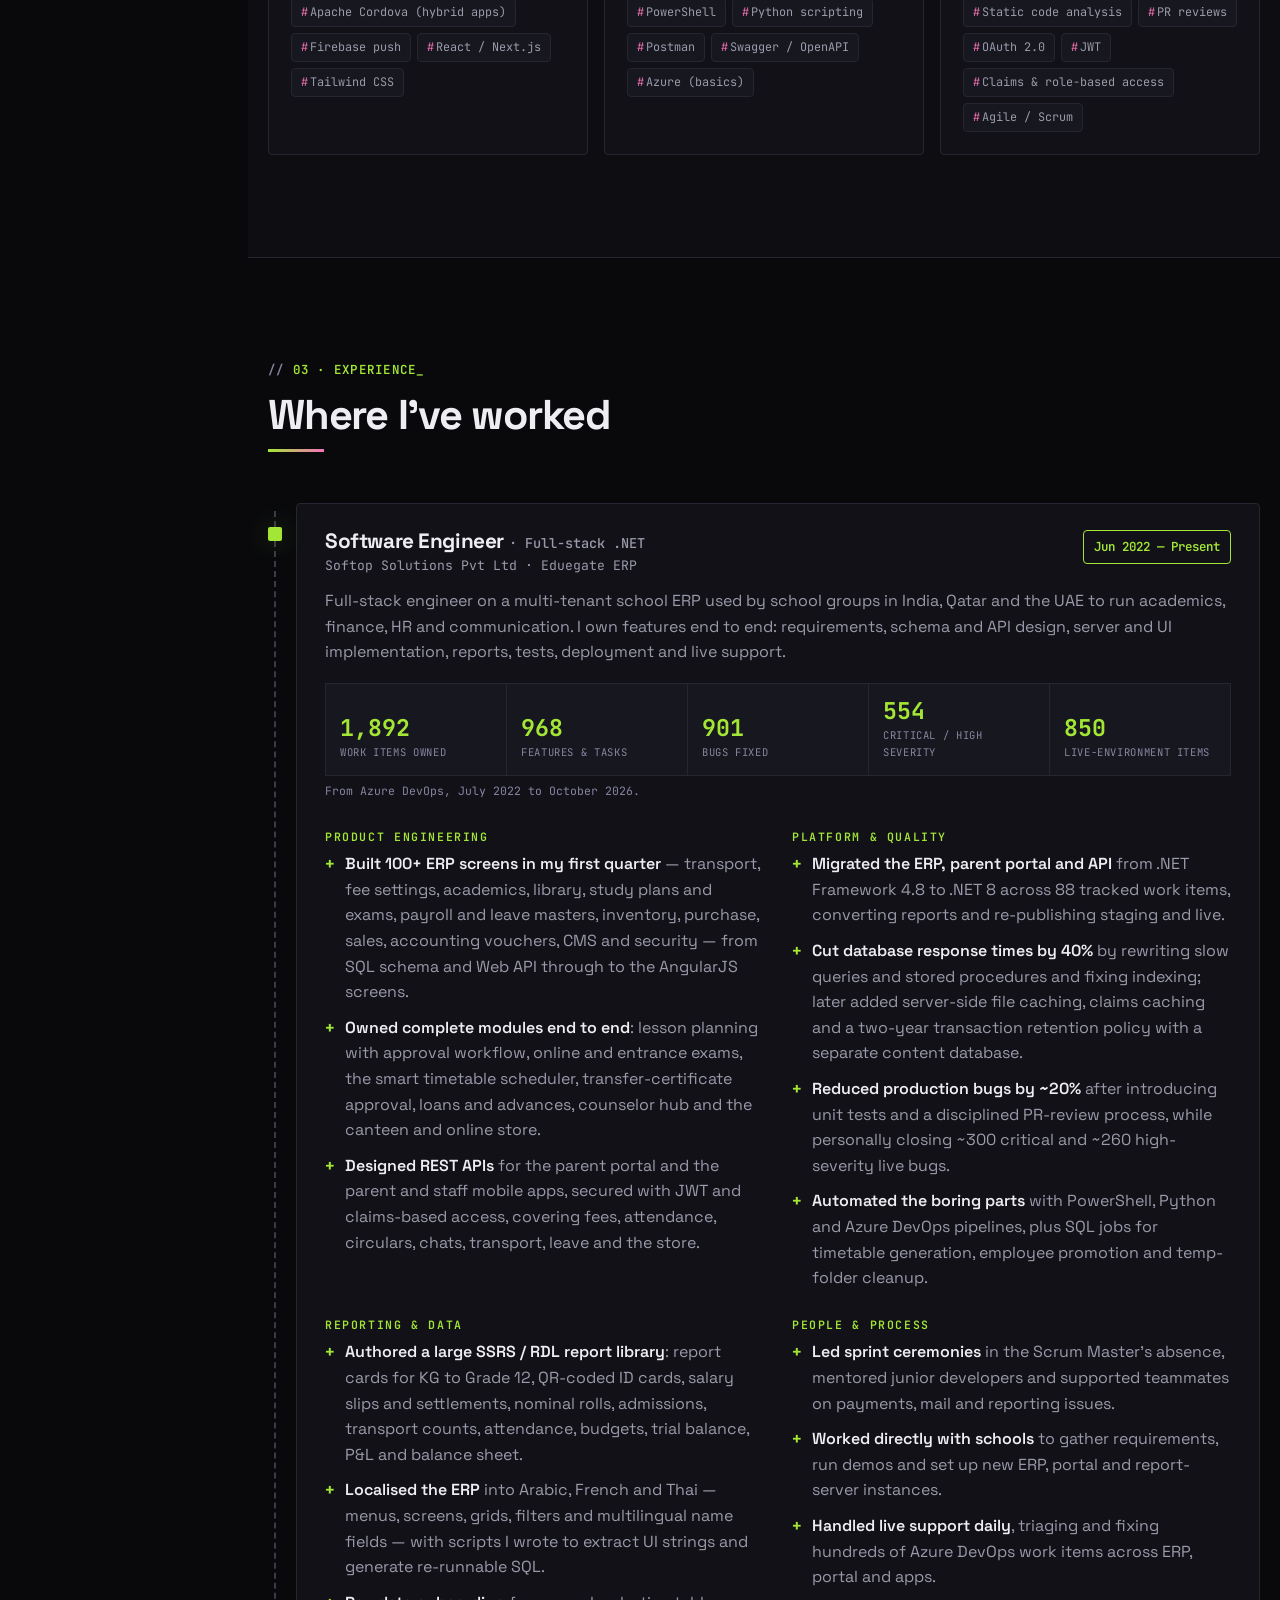
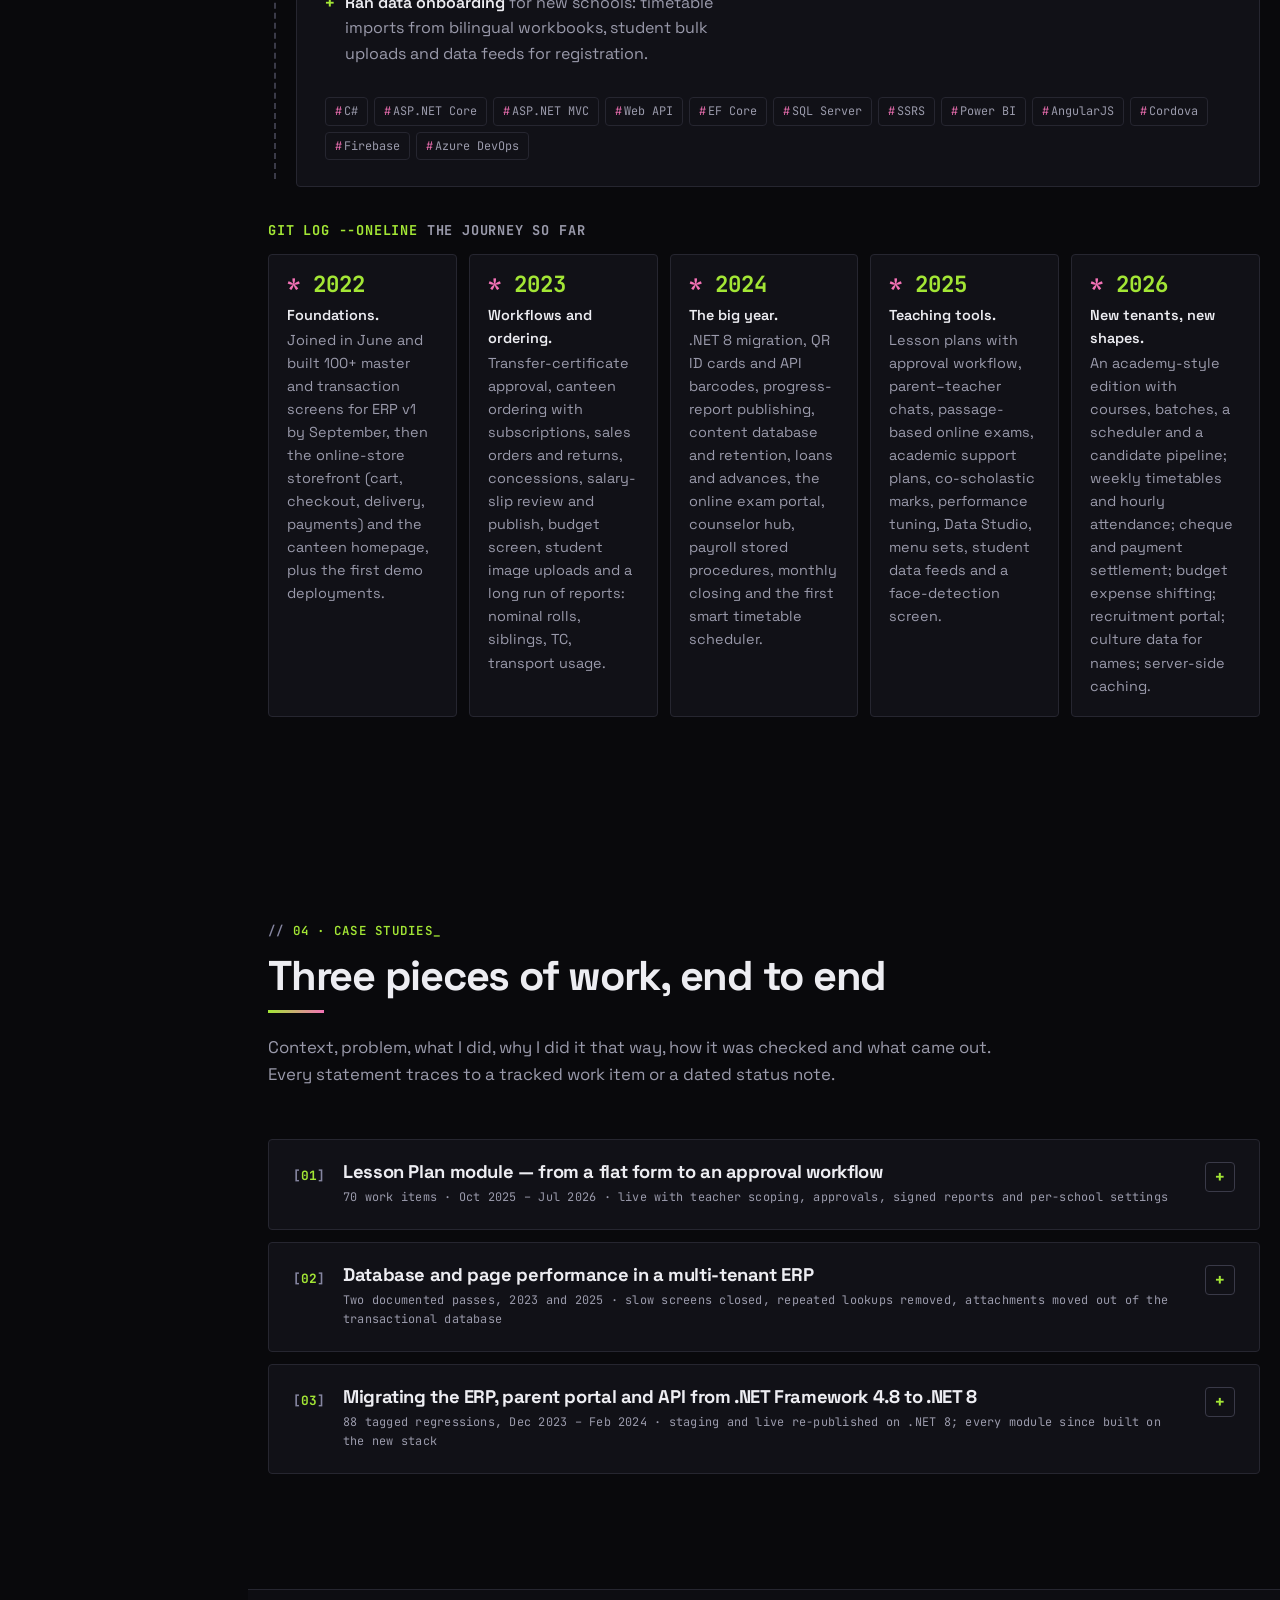
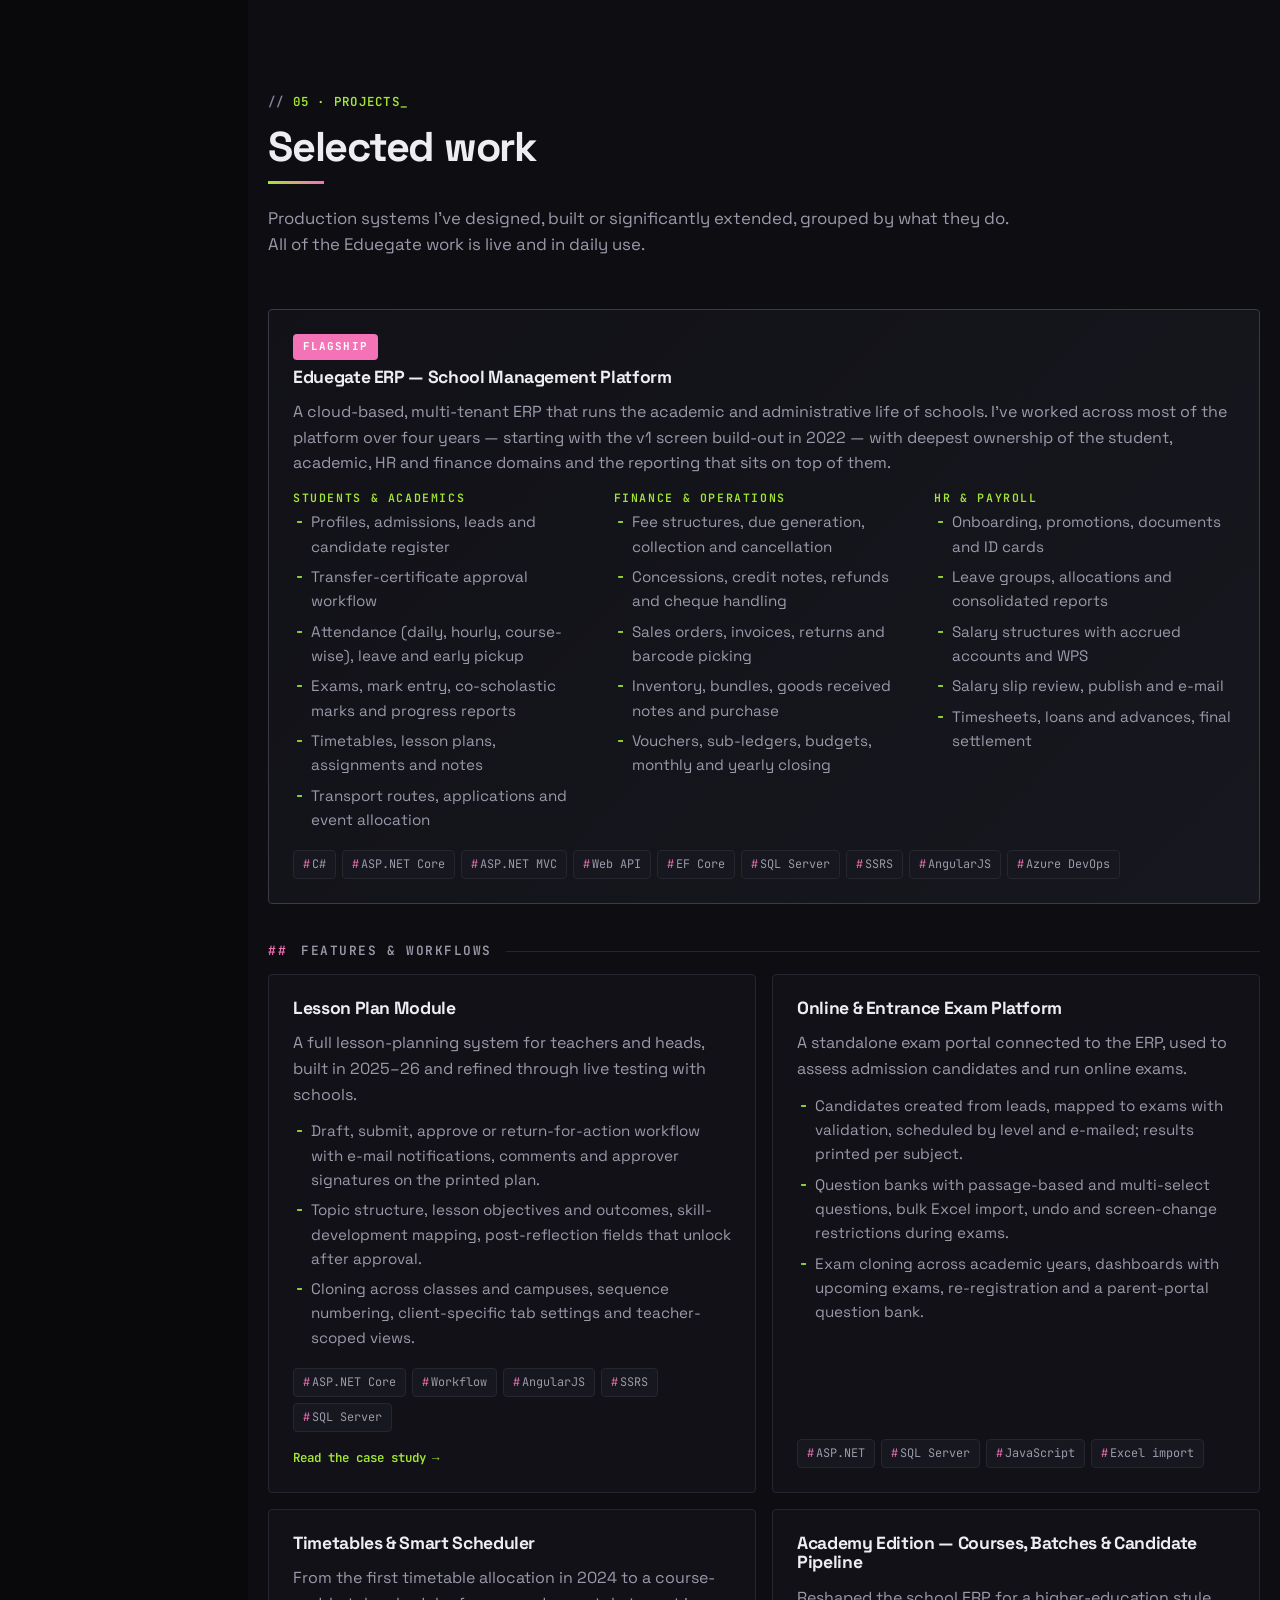
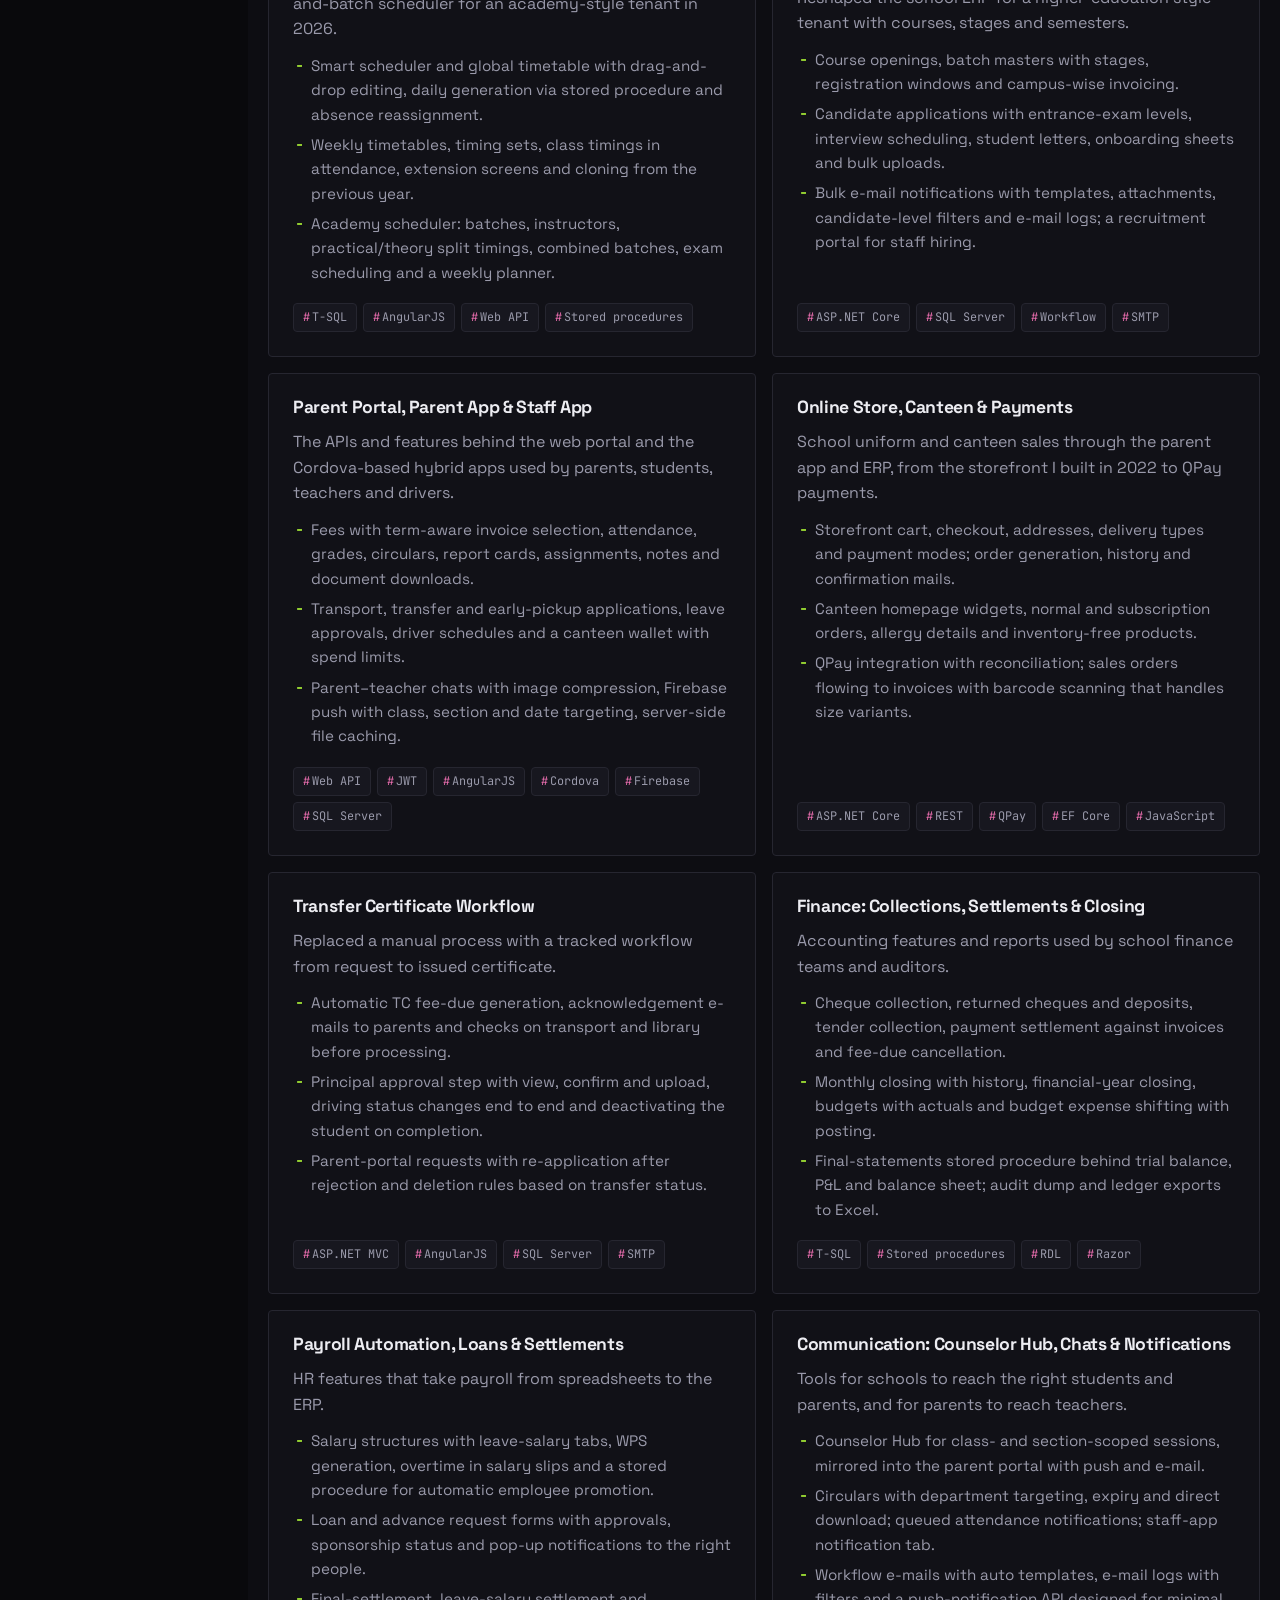
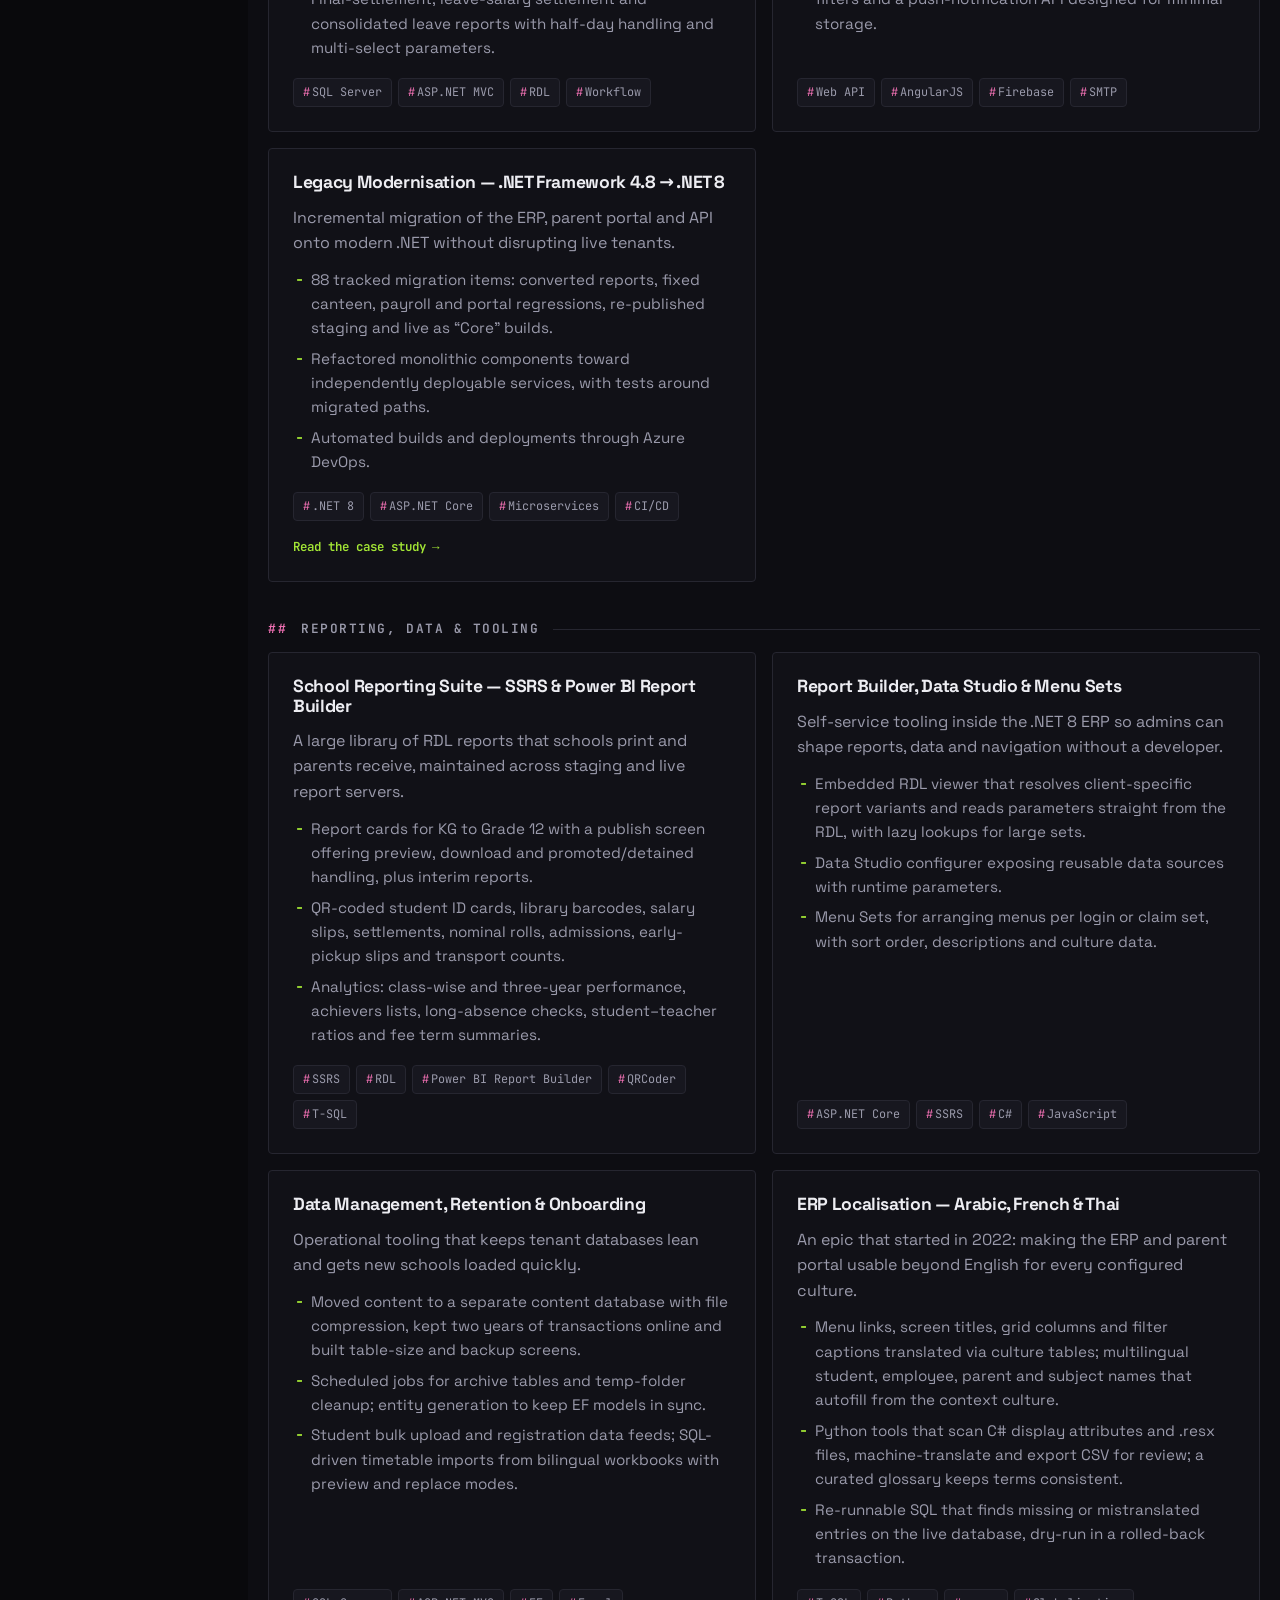
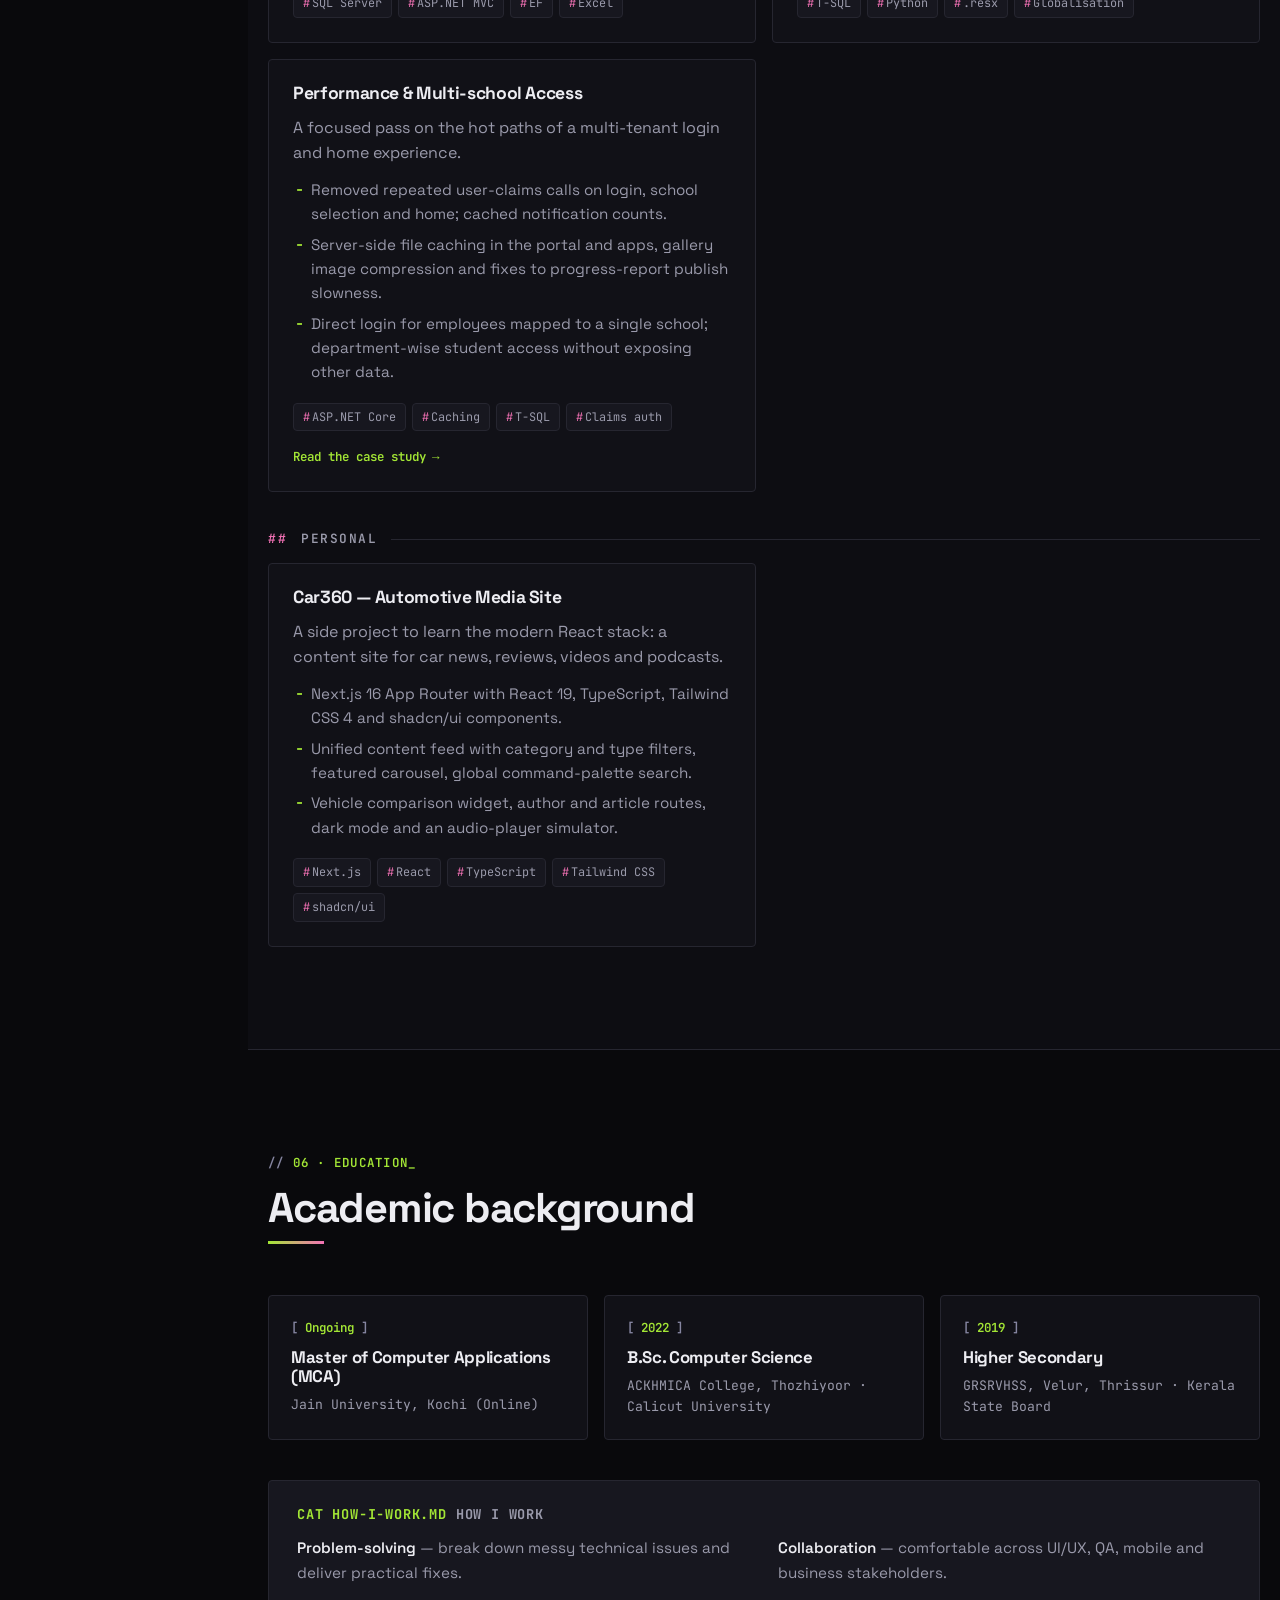
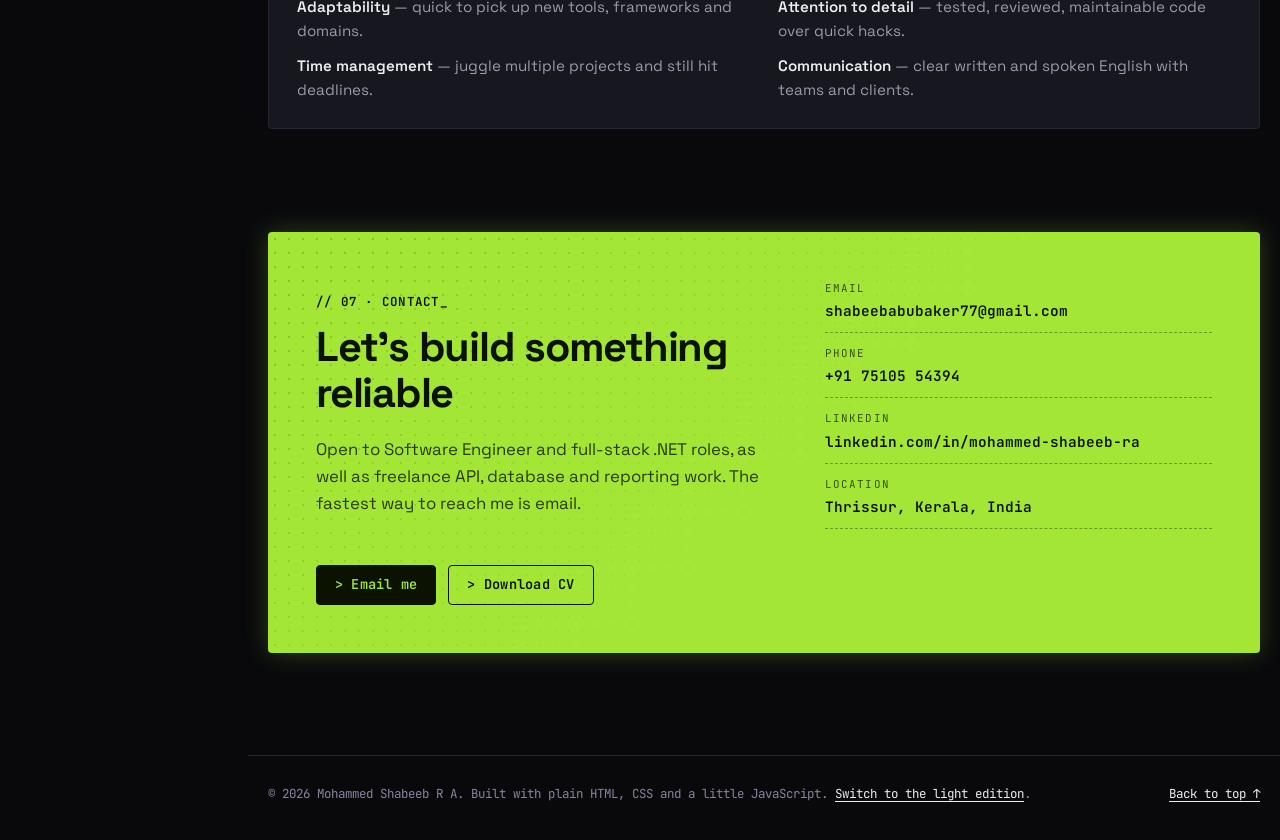
==== commit 9777c455: "Fix brand accessible name and code-comment contrast Co-Authored-By: Claude Fable 5.1 <noreply@anthro" ====
--- a/index.html
+++ b/index.html
@@ -71,7 +71,7 @@
   </script>
   <link rel="preload" href="assets/fonts/space-grotesk.woff2" as="font" type="font/woff2" crossorigin />
   <link rel="preload" href="assets/fonts/jetbrains-mono.woff2" as="font" type="font/woff2" crossorigin />
-  <link rel="stylesheet" href="styles.css?v=20261025b" />
+  <link rel="stylesheet" href="styles.css?v=20261025c" />
   <script>
     // Apply saved theme before paint to avoid a flash.
     (function () {
@@ -99,8 +99,8 @@
 
   <header class="site-header">
     <nav class="nav container" aria-label="Primary">
-      <a class="brand" href="#top" aria-label="Shabeeb. Back to top">
-        <span class="brand-mark">S</span>
+      <a class="brand" href="#top" title="Back to top">
+        <span class="brand-mark" aria-hidden="true">S</span>
         <span class="brand-text">Shabeeb<span class="brand-dot">.</span></span>
       </a>
 
@@ -926,6 +926,6 @@
   <button class="to-top" type="button" aria-label="Back to top" title="Back to top">
     <svg viewBox="0 0 24 24" width="18" height="18" fill="none" stroke="currentColor" stroke-width="2.2" stroke-linecap="round" stroke-linejoin="round" aria-hidden="true"><path d="M12 19V5M5 12l7-7 7 7"/></svg>
   </button>
-  <script src="script.js?v=20261025b" defer></script>
+  <script src="script.js?v=20261025c" defer></script>
 </body>
 </html>
